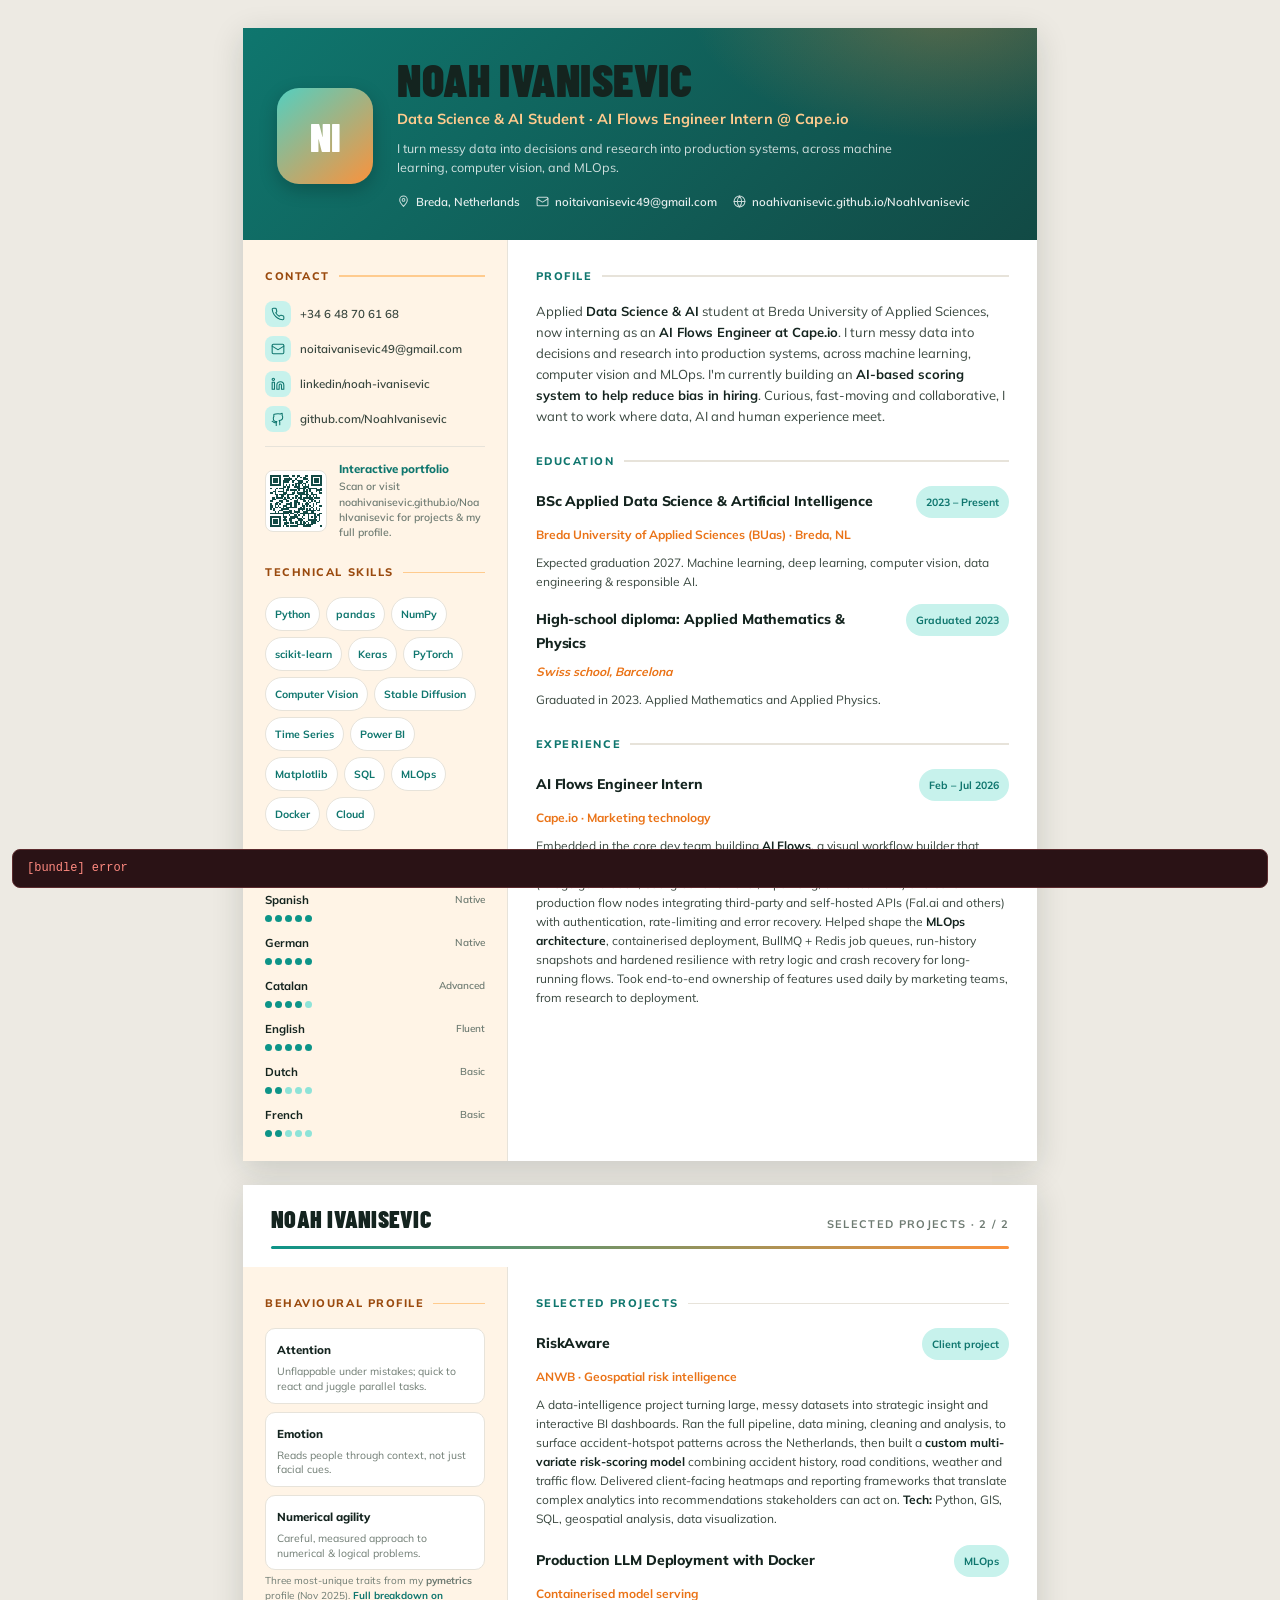
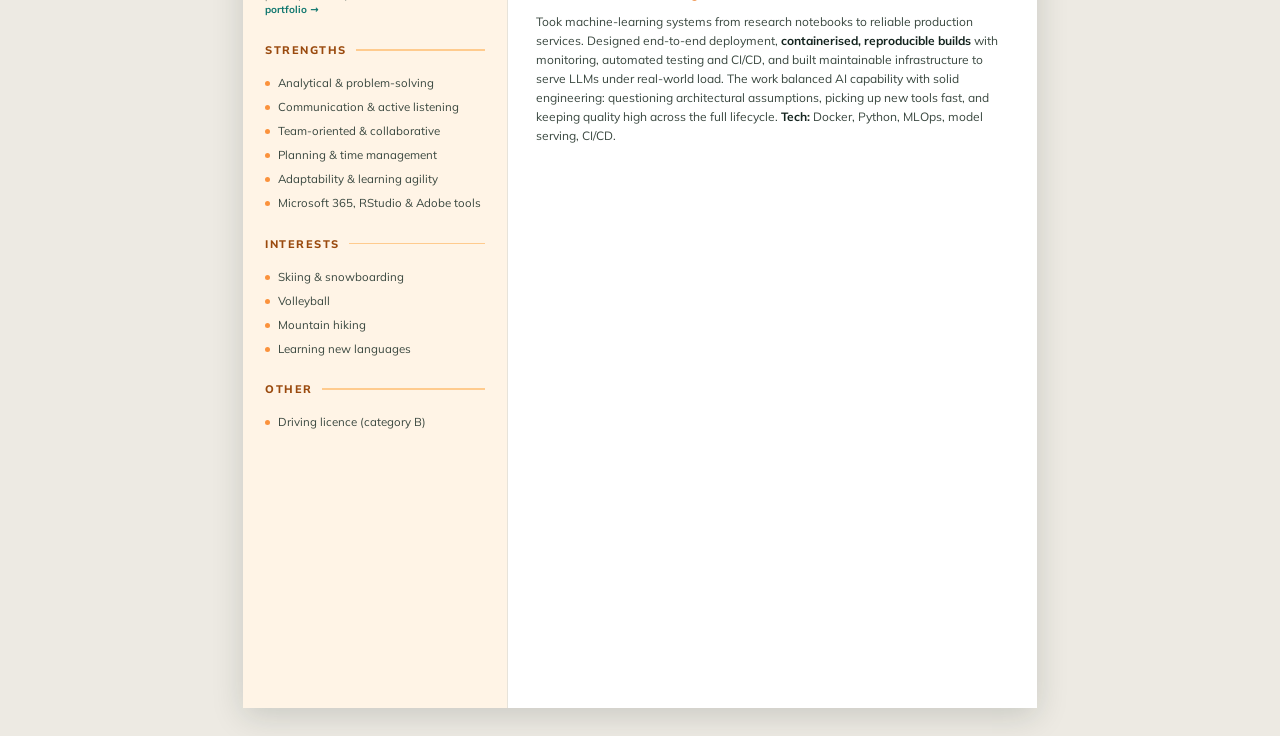
==== CV.html @ 50ca7d68 "fix: update CV link to use the correct filename" ====
<!DOCTYPE html>
<html>
<head>
  <meta charset="utf-8">
  <title>Noah Ivanisevic, CV</title>
  <style>
    * { margin: 0; padding: 0; box-sizing: border-box; }
    body { background: #faf9f5; display: flex; align-items: center; justify-content: center; min-height: 100vh; font-family: -apple-system, BlinkMacSystemFont, sans-serif; }
    #__bundler_loading { position: fixed; bottom: 20px; right: 20px; font: 13px/1.4 -apple-system, BlinkMacSystemFont, sans-serif; color: #666; background: #fff; padding: 8px 14px; border-radius: 8px; box-shadow: 0 1px 4px rgba(0,0,0,0.12); z-index: 10000; }
    #__bundler_thumbnail { position: fixed; inset: 0; width: 100%; height: 100%; display: flex; align-items: center; justify-content: center; background: #faf9f5; z-index: 9999; }
    #__bundler_thumbnail svg { width: 100%; height: 100%; object-fit: contain; }
    #__bundler_placeholder { color: #999; font-size: 14px; }
  </style>
  <noscript>
    <style>#__bundler_loading { display: none; }</style>
    <div style="position:fixed;bottom:12px;left:12px;font:13px/1.4 -apple-system,BlinkMacSystemFont,sans-serif;color:#999;background:rgba(255,255,255,0.9);padding:6px 12px;border-radius:6px;box-shadow:0 1px 4px rgba(0,0,0,0.08);z-index:10000;">
      This page requires JavaScript to display.
    </div>
  </noscript>
</head>
<body>
  <div id="__bundler_thumbnail">
  <svg viewBox="0 0 100 100" xmlns="http://www.w3.org/2000/svg">
    <rect width="100" height="100" fill="#FFFBF4"></rect>
    <rect x="28" y="22" width="44" height="56" rx="6" fill="#fff" stroke="#0D9488" stroke-width="2.5"></rect>
    <rect x="34" y="30" width="20" height="5" rx="2.5" fill="#0D9488"></rect>
    <rect x="34" y="40" width="32" height="3" rx="1.5" fill="#FB923C"></rect>
    <rect x="34" y="47" width="32" height="3" rx="1.5" fill="#cbd5d0"></rect>
    <rect x="34" y="54" width="24" height="3" rx="1.5" fill="#cbd5d0"></rect>
  </svg>
</div>
  <div id="__bundler_loading">Unpacking...</div>

  <script>
    
document.addEventListener('DOMContentLoaded', async function() {
  const loading = document.getElementById('__bundler_loading');
  function setStatus(msg) { if (loading) loading.textContent = msg; }

  // Error sink persists across replaceWith since it's on window, not the DOM.
  window.addEventListener('error', function(e) {
    var p = document.body || document.documentElement;
    var d = document.getElementById('__bundler_err') || p.appendChild(document.createElement('div'));
    d.id = '__bundler_err';
    d.style.cssText = 'position:fixed;bottom:12px;left:12px;right:12px;font:12px/1.4 ui-monospace,monospace;background:#2a1215;color:#ff8a80;padding:10px 14px;border-radius:8px;border:1px solid #5c2b2e;z-index:99999;white-space:pre-wrap;max-height:40vh;overflow:auto';
    d.textContent = (d.textContent ? d.textContent + String.fromCharCode(10) : '') +
      '[bundle] ' + (e.message || e.type) +
      (e.filename ? ' (' + e.filename.slice(0, 60) + ':' + e.lineno + ')' : '');
  }, true);

  try {
    const manifestEl = document.querySelector('script[type="__bundler/manifest"]');
    const templateEl = document.querySelector('script[type="__bundler/template"]');
    if (!manifestEl || !templateEl) {
      setStatus('Error: missing bundle data');
      console.error('[bundler] Missing script tags:— manifestEl:', !!manifestEl, 'templateEl:', !!templateEl);
      return;
    }

    const manifest = JSON.parse(manifestEl.textContent);
    let template = templateEl.textContent.trim();

    const uuids = Object.keys(manifest);
    setStatus('Unpacking ' + uuids.length + ' assets...');

    const blobUrls = {};
    await Promise.all(uuids.map(async (uuid) => {
      const entry = manifest[uuid];
      try {
        const binaryStr = atob(entry.data);
        const bytes = new Uint8Array(binaryStr.length);
        for (let i = 0; i < binaryStr.length; i++) bytes[i] = binaryStr.charCodeAt(i);

        let finalBytes = bytes;
        if (entry.compressed) {
          if (typeof DecompressionStream !== 'undefined') {
            const ds = new DecompressionStream('gzip');
            const writer = ds.writable.getWriter();
            const reader = ds.readable.getReader();
            writer.write(bytes);
            writer.close();
            const chunks = [];
            let totalLen = 0;
            while (true) {
              const { done, value } = await reader.read();
              if (done) break;
              chunks.push(value);
              totalLen += value.length;
            }
            finalBytes = new Uint8Array(totalLen);
            let offset = 0;
            for (const chunk of chunks) { finalBytes.set(chunk, offset); offset += chunk.length; }
          } else {
            console.warn('DecompressionStream not available, asset ' + uuid + ' may not render');
          }
        }

        blobUrls[uuid] = URL.createObjectURL(new Blob([finalBytes], { type: entry.mime }));
      } catch (err) {
        console.error('Failed to decode asset ' + uuid + ':', err);
        blobUrls[uuid] = URL.createObjectURL(new Blob([], { type: entry.mime }));
      }
    }));

    const extResEl = document.querySelector('script[type="__bundler/ext_resources"]');
    const extResources = extResEl ? JSON.parse(extResEl.textContent) : [];
    const resourceMap = {};
    for (const entry of extResources) {
      if (blobUrls[entry.uuid]) resourceMap[entry.id] = blobUrls[entry.uuid];
    }

    setStatus('Rendering...');
    for (const uuid of uuids) template = template.split(uuid).join(blobUrls[uuid]);

    // Strip integrity + crossorigin — blob URLs from a file:// document inherit
    // a null origin, so crossorigin forces a CORS fetch that SRI then rejects.
    // The manifest bytes are ours; SRI protects against CDN compromise, not this.
    template = template.replace(/\s+integrity="[^"]*"/gi, '').replace(/\s+crossorigin="[^"]*"/gi, '');

    const resourceScript = '<script>window.__resources = ' +
      JSON.stringify(resourceMap).split('</' + 'script>').join('<\\/' + 'script>') +
      ';</' + 'script>';
    // Inject after <head> so the DOCTYPE stays first; prepending the script
    // would push the parser into quirks mode. DOMParser always emits a <head>
    // (synthesizing one if the source HTML omitted it) but may carry
    // attributes through, so match the full opening tag. slice() rather than
    // replace() keeps us clear of $-pattern substitution in resourceScript.
    const headOpen = template.match(/<head[^>]*>/i);
    if (headOpen) {
      const i = headOpen.index + headOpen[0].length;
      template = template.slice(0, i) + resourceScript + template.slice(i);
    }

    // Parse the template and swap the root element. Scripts inserted via
    // DOMParser/replaceWith are inert per spec — re-create each with
    // createElement so they execute, awaiting onload for src scripts to
    // preserve ordering (React before ReactDOM before Babel before text/babel).
    const doc = new DOMParser().parseFromString(template, 'text/html');
    document.documentElement.replaceWith(doc.documentElement);
    const dead = Array.from(document.scripts);
    for (const old of dead) {
      const s = document.createElement('script');
      for (const a of old.attributes) s.setAttribute(a.name, a.value);
      s.textContent = old.textContent;
      // text/babel scripts with a src: fetch and inline. transformScriptTags
      // does XHR against the src, but blob:null/ from a file:// origin is
      // silently dropped. Inlining makes it a plain inline babel script,
      // which transformScriptTags handles unconditionally.
      if ((s.type === 'text/babel' || s.type === 'text/jsx') && s.src) {
        const r = await fetch(s.src);
        s.textContent = await r.text();
        s.removeAttribute('src');
      }
      const p = s.src ? new Promise(function(r) { s.onload = s.onerror = r; }) : null;
      old.replaceWith(s);
      if (p) await p;
    }
    // Babel standalone auto-transforms type=text/babel on DOMContentLoaded,
    // which fired before we swapped the document. Trigger manually if present.
    if (window.Babel && typeof window.Babel.transformScriptTags === 'function') {
      window.Babel.transformScriptTags();
    }
  } catch (err) {
    setStatus('Error unpacking: ' + err.message);
    console.error('Bundle unpack error:', err);
  }
});

  </script>

  <script type="__bundler/manifest">
{
  "f2dce612-09e0-4c6a-91f7-61d145ae3829":{
    "mime":"image/svg+xml",
    "compressed":true,
    "data":"H4sIAAAAAAAACp3dXW4bxxKG4a0QzHUiVfX8BpKAc4CzgJMdODZNEVAsQxKsZPeBzW7ktp74wjDg14Oqt7+eGapm6LvXb+fDn388fXm9Pz6+vX399ebm/f39l/f2y/PL+SZvb29vXr+dj4dvl9P7f5//vD/eHm4PrR1aOx5eHz98Pf38cvry6fRy+XK+P358ubx+/d+n8+n1eHh5fjrdHy9/nI+HDy+XDz8/ffj99HR//P9vh4/Pn06Ht+fD1+eXt8/PT5fn48Pdy+nj2+H98unt8f74/dCPp8v58e3658+Xp6f740+ff/w6PtzdfIcf7s7jLyKn/0zzOMj3Eo+Hv3783g8Y/xwv/[base64]/Wq0kl0I3oieiZ6IXozgyjcHIZpCes0rNW0VtNaTWs1rdX+c6wyjmZ22xkmstkubeb92ulKtzBVut+TlPE0fDZ8MXw13DymmUkz02+QyvhE+DW9G53Yq/RC9Er0RnTPbhm3WgKL2QlPW6K0VnsYy7glIGfDLTFpy5S2TGnL1EzkdVPvlPYq3W9jyngYbqX3u54yPhu+GG4i08ykmUlrteexijcLQbNWe9rLtf+gw2bsZXw2fDF8NXwzvO/VOo/NBpY/BoQ44K7zuLaJ/fZdUo8a9tuXqzyeNbwZvhm+Y+3a64T8jPyKPOoJ9JPoJzEMiWkY0/dy2DSc+a/CbEP1Mr4Yvhq+Gb4b3u+46nwij+oD3QfqCfQzdhY+GlDn0Weiz0SfiWFOTHPieiWuV2+3Ok5cDd8MH5urzC/IY/kj/OXJb0N+Rh7rT6y/67dpcRmfDJ8NXwxfDd8NDzQZqDLQZaCdcZXAOXM9OZo09DM2YplHn4nhTPSf6D/Rf/8JQ53XPF/x8ijW8Gb4Zvhu+PioVeax+nHNwhl73T3Wn7q2M/IL8uint2uT+TK+GL5iMVo8Vj8+1uOcu85jv4n1j8sEzrrrPPY7TuM4YS7zvfzqwHA2fDV8nNhwbFznF+S1/s34xH4T+x3X9Co/rullPozvh7cpWRmfDF8MDyx+nDjLfCKPdsZeKfPqZzM+0Wein0Q/ifEZNw04UC7zXU95tml4M3w2fDN8x1ZVDTYb2O3YKeVxKNafuLaJ/Sb2O5KPw+U6n8b395/s9fAy3gyfDF8M37BVVYNuxhuCZR5lBtrsO7fOo/7+wbjMJ/pMrCexnh6H8kjR8NXwzfDd8MBeR/RxvFznsf7UtcL6xxuvZX5GHtOQ6Kdpv1cc39q2+XIZD6xmnDfL/Iz8ZvwIp75ejRPUOo/9Ji5v4vom+mzoc4Qfv9+gOsObDd8M3w0fJ3IcANf5RB5lBtoc9yQ4kK7zuFyJPhN9JvpM9JPop8fNxlRlPA1vhk+Gz4Yvhq+Gb4bvuEy6rLiugSsVuFSBNgP9JPpJzT0GP9Fnos/E7CeGP3G9EuPf0H9D/72c8sQ4kZ+RX5DH+kecy/yEPNYzbgjLPNbfD28T7DKehjfDJ8NnwxfDN8N39K7rhCoDXQbKDLQ5rnL4Gnudx34T60+MQ2IeGm7Erqc6nl0M3w0f1wh8GKDOT8jPyK/Ib8ijz3HNwlfD6zzW37CeHs7y/NTwZvhk+GL4ZvhueKDJQJWBLgPbDew3NTm4uOOzAb63XudX5NFnos+xce3JhLS3f8t4M3wyfDE8sNfA6kPrWZHfca0Ceew3sd/EfsdWwdfky3z/nkX7bvky3gyfDF8M3w0PVDO+5hQfHajzaCdQz/iqU3x0oB4d9JOYtUQ/iX4S/YwvSLVHGZp9aXsZ3w0PrGaEBx82qPNYf2L9I5z4sEGdn5Cfkcc4dD3lcbrhaXgzfDJ8NnwxfEORKh7NB7oMlBloM1DnOI/gm/J1HqOZ6DPRZ6LPVqz/5vxw9/1/RXr4G8To95Q9aQAA"
    },
  "f3fdd509-0934-45a8-bec5-4ae5111b42de":{
    "mime":"font/woff2",
    "compressed":false,
    "data":"d09GMgABAAAAAB3UABEAAAAARwAAAB10AAEAAAAAAAAAAAAAAAAAAAAAAAAAAAAAGoEKG45MHCgGYACCdAiBIAmcFREICsMcvAgLghoAATYCJAOEIgQgBYN+B4ofDIFWGyVBNeyYKYDzQEQ/jx3mIxH2Ua4yBf//t+TksMZrNhzENjlMW4sSrtXKFtROccKZsBRIYa9VEG8ICkxisURHiYw9R3xHPeJof6Fm/7Mtjf15MzrHQUPxEa+mk17Y7CAv+j1OWEFpRYZCQ3tuNRXv7oeiN6SgYo97Rn51hCSzPMTv7/lfM7Mvnr7gKCW5QemF/gGUQFRUslnnzs/z2/xz33sX8L0HA4UHqFNKRYfFrN5aFoXYC6MX9hL+b/2/lUW5iDSXbSwi/Yv8Wr2tX3fPvLdfXfYrHl3toZdRRESikUlMEJICD/m3d/drCyWwgLLAg9haS2JN7n50y38JCSo5zqFcODjXtP2um25T/7aIrV0m08rW+vUjeiYBJqIVUXg+bWmwqIAU+MpP5RttgAwb0lHC6zNJQcm3vqK+osxsVz2tMb7pT+USTUS6U+WA3rK9ugDon6S3t8vYbUICbLprtwJdardddgGu+fincNsfrEZXoqFIV2VTKhBmQk4Y2zfGT3Q26we3VMhZgf9lWpr+Nz2961kE6TPjsyODaEEn4/ZUdamsiwfd28D8menlDm4hDoDzBsBZgBZrATlvF3TOB6GsC5kqyxQqTKUgjhQJ4nGvs3m5LuZyEus6VnLsqP/rwNViHA7vURD/dQN5m332A0+wmbOysyzgMA+wMDJPh5lWKNdFMcXYy2/L3tlfkomdMkbTNGUUK5OTvyd6qwSwD8B6SDUaASQCmBkA/[base64]/M75FPNX8wLoeDW+hax6Zw3VGKKjXtRgC4wkI8h0KHWNsHwrEKOicPfEooObk53pbLy0/1riL69wZ4TxO4rDf4mtJ5721vTbW6mqoBVVn+Q+NX/g7YiYq6qdUQWVVRllQP7pMNbDiKoIcBPixntDAVaHlwIpd9TRJEf/nx+zWiuxzsg8pvE1Hv5rteTaP4+DBTbk7t65fnytzCXke8A9+458IK6ajjEt8bK3Py4mZluYcSR5K9OcYQRiM9Yb0TFVtT2fsLq3VKSIEBME4vgLv/[base64]/+T1osXteLiQFVcvoBFKLwQuPUQq4UDbF/3zY1DsBDk10e+XbRWecGYIj2fw4LbPxtcNcrgZ2TXC8eSFt76M3WMDsAf9CxFSimllHfeZ3nf7T0PzCDde+F6AziSb7TgywTtpzfRLDT4hYL8usVF8fn/lORBN+V1dWRwkWa3hyfGsdCO7l0S3pcBhIjgUOKJP32JYzCJWLoJ+CwJOqIiJALCZ68DdrlTNXA/DEK7QQpzOJLNv/Hvfd13iOnvhJ/QCHoUcIP+SBToT0C/Nt/M52/dLVGhC+EqDLRzNlMVtwy8jmSCRHQSfAhQIldO0NxqQQj/87aPMAdgk37Rx7unq7u7E+jn0DeBAN/7m6T3B/3f85eQi57nbzCnHz5bnrpGj/G8Loh0CbroZhmmqH4KQKJmkFIxgsFigCc/0qCkPIEgIJ+pj9QbT55DRyMAyH6MwqWP2JhNSJC3pQU4yzznuIIxggDLObx40d3Awi0+b09Ihgawy08+7jAwjgzH3QDdD8gkmvoeTAKJ4q1MiKhMxXhWpAroKbaBSkOQSBLekR/LYmshkiIdSO0un3p6mLsRSBz6yAuneksBWaQAaPiB0e/6Xl/[base64]/DrPEfgdV/4CMB3l6f7KrdYzNhGddX98mkK8mAdADdbg/5tWkez52X18rRv9oeH0AQEYG+l/jbRhHkc9nYF98Rr76EVisUTykhXRv78Ge/6uiyte57htrgY/AtY56QHKdvAOBpC4cGGrVOiRIeyjNXzvnhwSUlHzB80Nf+PA1mNtLwTQwh7mFnC97PDTE5Enf71iq7u2F81d3pFSlvg9SkDknBV6Eg9izhEcmUiUFEcPg9RIzHW+qkVa4bSD5R18ki+P5GLkEi+Rx9jM0VZvug/Li/BeLPc/[base64]/[base64]/fEFxrkQJJ/p8j7UH0cFQIApLFQdR7GCqOhLVHEJ1h1LDkanpKNRyVGo72pI+tCBni1w/bweVCvRy+XhL66BTN3M/hg67c/fzO5TgHO+YuIrZPVabpjiRIsEFFBkUHSg4FDkUXSgKKEooetCVI0jdwDSuTsRVhloOhzVegSqjWTw2QcqP9SfTdUwhMpXyrtC8qnf6qTMDkwWajWxWFHuszMFzYtotNC2Mw+MYbThP0zS4KxeQFxEsXuIcvJni+8ODIiTlvlhg/wAA9t7oalmkKObvyApSyzSOBLief4sca1Q3asemz3IQ5227b1GwMJdqKgHZ5bPuY3ezZ2pDlrBvbsO7m+83CS1cXWH1DgD7rlwx8afunhRTynMaHBx0IxOpuw2OYz8ule4YcpAVlYRPN5ndxUU4JHo5MWZDvlyL/ta7Uad0mTDRSZo/[base64]/nH9mmjd/pTFl4Vd8DXYxcuUdsI8u2VWrvYfdpk8VMismnXR3IbA2jXIFkoy56RQE+XFHlVoqXfVTfQ9FH3HfOuNz+19i2swqNnU/+8JaV41tm4KN4dL9JbCL7PAD19sLVpcmqlwq8DCKLv98D1e6fyXuWXVPyKN1j1EAFWPWg/8ky9tvenp+wIpKJZMua7KWf4aZHfO0VPUcPcDBhBcOOTSqD4XRDhqTgvYw1kHj+lAwO6qTcAgJR1gESu5HIUWg1L2ghDSB0vtRyBCCTN8ozniFNKEPhYkOmpSC9pHloOw+FHIcYW542BF5iii/H4UCISwEBSgSqLgfhRJh62QUOIUMp1hj4hZ3KuKDacnXiAS/tMIiLpVJJMoloopTYNVR6S6q3A2rQT9hunkiZJVCJoX96j4Q7oF0D3zugWaAfinUpfBA94npnljuie2eOAboSiFIWcmI+DU+615/5LWeDA2XoNbYGP0A9R1pu1m+a9/[base64]/[base64]/[base64]//CMV+fL7nVgla49frbai6f8VMsX9pk7F9m6/ZWjJ5lzHbLJNzTOv+gFsK7Vr5XWcSHtQdtb/ofIAIWndj2y99VJpY/qn5+ngPfSs13jOFaefCaUt+R2PraFWoPxdmw8KeZ3L6pUd23PJJNMnuokK1YIGNZE4FxMxo8amRCbmBjrS16O1zuJcA42sUtfKZSvlMqeJu5p3gyke2Vi3hweHp96mi0XGv5Z4cz8zDj/vYJ0YKr+vU6lYMpPTFCEQWwQvKjMaSzOt4RZjobUXTgHB2M8BodrX1SC9Lx3RZ70MPTug/FyjD26kMcchzDe2uBDDV8wpEwXaAlXHTxBezbBS3FkrJwkcmVhQoLvqC+hXKPvjMo/+cWFKXEpVyktreQIlXRwqeJUJhXn6sqbCjzX4DdW/atdmc4bTRN6+x8kphLO61jWyLMIyAEXRv0jXuHKqQKWO9Tzi6ZkPBm94oN+cHZ+9GWOjz3JyJx9sl6gGiNhVTO/LmTz/i1IkZ1qiFzlxbLGviGNbQTmKXyVz+HAzGC8o18SFPHle3u1PDP3mx1Tw7Bbfocgh/[base64]/nZyUPP2jKTrUk68R0cLjbKUVW3arcpGzluC33qbZwhsIr2tODGKPJksCtrgMXtFvxwK2Zhc/M/clqfwHzeTRD5ykhAx3vt7Wihg025Z1KhvQuafor/Lv3wMQHZhanJbgaydaHTCkaVOf7dpL2aAhOYx0CWvzxrO68zMxmaV89SZF99DQ7C4kM3/OcBhsGm9WjcWRVcqjRK/yH8GQHCZhEgTkxW0fy6XQ6NDLbszk2KTgiO5RJp/[base64]/1rqclz/i59XpmywQ3D5+3+MHp19nsQ7XGOZJi7Kzcy6fcnevpx7Sz6+lfBY/0P891ADjMsiwNC0R9Fk17jk3eOEY/TWuZc4FYzLhIXSIWqv26a3nGEfJ5yPzUOak6wp9BPCioCA+dChsv3XfQRzatoDWd2iI8wNDFVfMLKav9P3hDlGjOtzZh19ieTtAUum4ZI6TaoS+TMDjslK/YpaUymDxq5S21lvT0UUDIlhK4ZqFvVNt1FvQDyfd3v1ovewtlFYdaOpH2CfVsn/0l9NA62JrOrpoQPSX6lDLCb1hsSmmnCBH+yqvSeR7p3+kPwZp0hR6xWSNnuwUaiJrROsDk8httkG7v7U9PFwZHuk5BiIdGQj/BYrZAQjoFljtQMIgtgLoXIchzn1DtsLhk9iavtL3hztEpepw9/3wS/zVDkin1snB3o3g7DCPolQOk0YxRw5rrYV0pFORBkNDJXsnmzU3sTgcJQn6kV0mCSxSPUQVVgM2OFDxnUxt/QPTkU6lo8GQkIpJS00GGEEOhivdr8jJTXOk8ji05+dCU05gizzZdMyiBkNWDpPIPdn7e9CEtlRNHJGlQihLBS1LRXXf9CU1vUdu2tPs2nmFfWJt0WCff0blHzynzvuWmtXMhjnMvF/SeP0n8ptRFRm82vf8XvR0/df6+hfNPf/9/+qn/6/ihOeByqL3apzZM7i4xezKNiD9HMfVeUAd49sKHfFy8TdDAZGcN5hNqY0Mys4GYmeMYSEMeEEhfwpF/Dg0ZaBJgTYTG33cq4VEPT7p7VfYulrTH9OjjmKDOPZUuX1ltNYL2Pv+kC/[base64]/j3Py/[base64]/6bAglehBjWI0xV0VQK+fcYiWzcCRD3fn67ri+6PKdtlU/NXCS4H10h5fIfY/mcZrvZOaBdo885bXOMV3XSQfT2ijVRaUGnvzeSf9EoIQ/YtThgEN/XlHJbYHrmJYl6LbbsAtOEgPJPcl03dTdSm8Xn5DRTPsYXS+0q2u35Eb/4ILqwXG2ZPyPERLHAFrKaIewHbVXOEs42v23DhVu8d3q1fE/FoA9DVmOZmco/4vGjYGUJMLyXi8kICt2Vdwqut3VUJPv5TJo4ZkLoL5ahO/ls58bFRTUlYnFMnx/aOV4T1YpR9KxicMICCja2uIcGncXFzKeclWpKaAWl7LO0ouJXy/dYDCUM1RprlSftppMa88+P2/vk/DhnPI95wbnRzlHhDPfhiV1ECBQqcVQOGKQufQAFPK4Yo2fi+80WWpRakfM/C4ivlg9TFE53dzpMB1XOM56qbRv91+jIxPT5UXvxQTBCEhlgL4C0eQa29ZF+wRDASYGF0398FDbQ2gQeGCjpC228ztM2z3pdn7j9Ty8GEbpM0/eHdlE8rzCHmnFQmSxypa1Z9iUG9I7xyll2UtVoKcQXNf9zXubp0NdBeCOkMNhEbaqIgtnm9LHMoPDemY1TkG/t9kYXNZs3gY35hU7ZCkwbX9hnVyhtHf1XUiSwACh6Paz765rRYdgKVxrsUZdGXvwXrVcdclO4xvHBX9QBSNwDMEtJ8ArqAfOS49hjxyrHVIq9dzTkgLgY09rkMIw0nTte7tUSvOgXi1ueUd1c93zKZXnIF/cXsy/+UyUqNjCKlWznp2jGe3fHGtp1Kypd3jXeL37xKEwADaI1W9ARjiL6dQT9ExJM9xAwokCyLKfJrgBd2l2RiW2jKSec5jMOfDwNRjkPgh+QgO617E7C1ZQVkc5Q+v/d/gX5UDdt/MmaZyeMOkJLgzjW9GjdzDYgGGivkACFgiSMHh8VNFtrrdGSmQm+wGH+QuDHYZt74jHfd911FE7/o3HPd/PsXGTlPUMFgG/KlFfB84DQPQoXprCligRdck4z5UhrdkN+HpaXLBFq89AtAgTENRsjvvv/IXPTqD8EfPIx8OHi68N07Zf8ddPqFo9nww/CRwAE+Lb0uP5LUaJyNL9YfGPUQfTm8ws+vla692cHncjd/R5iiCre4PtVXNGz4LcMP/+rml7xLeTRvIDusfM0runQQmHG/Rmv+Guxn/[base64]/A0MjYxLQoM3MLy/[base64]/jeWG63N2mI4VlDelEdqYpxW1fuz2ajRnCmsrLVn618doLZulY1u5bahbKiXslXIhoqhwhGX4smQ+MHxcyzbEPrjYtD3QV/MtQ34Jz4PA1bqGXyOXsbx7NARsfSbew7FAtOnzmF4JsyDhk+6zx4umj3xdf+2om1d25q2eRyMGUlSgLhXI3CxL4EEJz8d9MvZYav498FOWU6xaK8Kyxo4+XB5anBdsV+1QiP/xq/bHdSLKx3HmjJqHjD06TzDIp8X2fPjk+P3p7Ku9qVZc+i/AQ=="
  },
  "d0c072ea-0bed-4706-80c3-b730889790ac":{
    "mime":"font/woff2",
    "compressed":false,
    "data":"d09GMgABAAAAADkwABEAAAAAjjgAADjMAAEAAAAAAAAAAAAAAAAAAAAAAAAAAAAAGoIoG5lEHCgGYACFNAiBIAmcFREICoG6RIGkMwuDVAABNgIkA4ckBCAFg34HjiIMgVYbK4AHmGf9BrcD4b323aqjCDYOk7ExJ45E2MXBqST7/z8nqYyxfdj2I5gpVhCRZZaGSz2R2msoUcpZyENwlE3eM5OO3eMkEvuITjWVwnU75L5CYoo8D0Z8xgHFLwQRB0VFKViC+b7dr7VakuXWTzx1QZCYINEhB5EZxFf7ib6Ioe4oJBsQXVVn+82LdN9Q7LnCifWCtyeZF+q/jOSj/ce1UZE9dHJQ69/43e4ILX2kxyT+ef+K6tzX3TMLIwIjKQUYbbahIjhURkcCsskXmn+PaM5m9y6KBfk2VCC4a00MrTpwUHX0m+BeMcS+V9V294UPUpJTylSicRFOgRUMOvDYeTS9Bhfkrr7SUGBt7pwKLkECNXmXPnNEsrv9JIpiCjFgaFY/tkctkixa8lLVU7ur+4bSLEWyiL8IfLXY3PQeTX1iJVAKc/vRze/lBSg1gYpBQ0KoKFbPics2/dsWsfXsmosz1DZ5KcYK/Q8gEHDSpkrXTW87HgQhcIj4AzzNXu1VUIR3PsDYfuKWRxyetvlwd++4wkkqh0GJBUqUNkgODAzS/ApWf3HR5X6luqrv9rPK6ue7/d5LrtUIDEqWYXwM8HzaUoeKCkiBr/xUvtkNkAF1ZAQpKPnWV9RX1OqqpzUfzcv5xfGmZkKIY3YFGkmsHJDbHpjiXIx9Fexq5u0Av0jf9KdyUuCJSHeqHNBbtlcgsNP+29tl7DYhysG+2mHwHJhPLCoff1+qev1vP1YCJdkDGC5UquhKpdUrSDnthtR+im/pi//+Yvfv7ieBBWChuJGQwmoLBCV2TwAsqAGLMhRDp9SqdBZTNa3Uu5RS+twzmXsO51zvPtzvKRB9e529/XM/TWWjiFCOl0sfeqBLXOlKIS2+v19+7ya47DiouFFNIeX8j69+qn1U17hMIVBUR7kQNEOzgiwLB3X+dw/7+aNQaeybTTt5goCCMhUQntXf/c+hALsDrA0j1auHNWqCCbTBOnRAMHU0TAibCIRDHCJpIUTaYshSMhAeBYgSJYgqDYgWHYgeA4gRY4gpS4g1G4gdF4gbT4i3AEiQaEisBEiSVEi6dEiWQkixlZDV1kI22ALZZjtkp52Q3fZDDjoMOeoE5JRTkDPOQkqUQyqdh1x0H/JQDaTWE8gzLyD16hEaNSEItCF06EBAwJpM5cNHHu0ZCDJX2sJsEEUCep5BCLRgQyt3pl9xUX42GF6x43IcaPuXLJ8y8mzMzweibxUwW7J310ps9AIIJiSULsSaMBoZMrgkCEMRws+h6U0NQ51Rr6A+cQpCq4I9H9iPDhbfOfgCPoJ34DXGOZ+u/kWgVVtbrIKaZEBZYD4SHXI+1lBfwoHGAvpcWHRLoCBNEl3fonDuCC/MUj33caADqougEkiAtvkxmwQwbIKQf5DfXJAEI2V/ADQBX9CB+AqnfYK8h7yRfQl5hsVjz54F5BJyhuDB678buRU5hhxAdtEtp6xDVgQTyFjTABJH2kkkAZJINK59NYgbsVGwFDGFadIgiUReKRQEGZDaxEUohJeHHgDi343k2sR3GB89OBclukfraPZWs+/4+MzMB7Nl+gwsPsV4O55fRJXZuvEQcBuuituP7vOjZJyEOxeNRsoeHntZbg/qxrrVxN4myJ8QxQy5kA6JEA2h4J/zHM6cBsIWzMEQtHtUh/xYAmXBxtkMwVnDvj6CxHP4N55uGq3+6iR8/1x0s2qsj/W66WlRg9OCzTwxK6aHMvsjn/IFdSHHX/cT+KaDy1Ax+mwdr4O1u7Z6sR6wUhRKPdmVWvG04L94SE0wII/G8qBx6Pe9G+BZQw2Pq1QqxCHZQ7v/sjPPJiCN1F9RF3pwHRd7cf3RqGqnzDgb8zq67+EHSwdS1vcf7+7wMYuBv4Dgqa3wVZTZDWdW6JGC+aFLP0TOMjd1cQ4AMsg0150FYR9D17FH087RkUmb7eTLq9nXYozBTFB41DPXtchjg604+ZHG/Tu7ir7vwDwsAD5MP9evg353OUesz7FR7pMdxxodYwsvjZr4QWkUM/76JtODELaT0uJqQkSOgSM07ev5owjjNyP85rGjWrIT9u0w7xQYddQyAb+c0mO5jJXuwSGiiSL1ue4Td+/n8RrL3OyLbLPJgkSB4+tO9Mp+F/TaJpaRHKQCCzRth8xOCGoCpmL6qSh/sQUgYcJGDAmk4CLNUngooIQ6mhhgghUueOCDL6FEEUsSKaSSRS6FFLGMVaxhN/uvjhjEnb0LyzAO3VB/UQS2/TJzCL6sBfboFeGs40UX/BfjCxjyOeiAMeE8x4btRYIcrxMLA/SIvy2xZOS5acNnSFP/FKdOPsiar/l9L/S/[base64]/Dfjr2nN/[base64]/hjWvHWdxTbZvsfQhn3jtw6AE7LARMdimYLZvJLYHdCegClP4TQRQMPo2RkB1kKyS7/wz2aJZAqyDp6QkoxHdmMQ6rvGKX9ZmXw6mNDfzMY3py0CGMpF5PC/ZUiuTCquDRdWrelNtAxEkwSIUtt0y+MPbnlfuVDu1ruTiOOcjA9o0WjGIWWzjHp8EXtx7SW7kA0xaU20CYhDMW18/mH6t2T/0pOZ5+3StTd/+UZomMe2fSqct02kwRYPJd5Je7ZrwJDMx51izjaufwSoF+OXxTtW9xJ6zowCpeKSVKlx2m9D0Xr3mfcquUY26+pxne5Cdudn4Zu/IVP/x2pJ4NLGYErAlEZZCRCohyTjSicuwQK7/5Fgoj6QsiywnrdhiK4S6RsZaS62mYAs5m2wgbzOejZRsF+Y6Vbup20vNHvto2E/LQeFu0HaIjsMMnHCUvuOMnBHhJmNnmSphoZy5MmZKRbrFxnnWKrm4z9FVdi5ydo+DK5zc5a6Kt1o+gjwT4oVgz+k5xt5ldHGi3BbtDinZ6rXxVMPNQx6q+XnEVx1/jwV4onI2h0dRz0HV/BzTN9yE5graR+xAHdt/2uwqzsoQ5VcZCriDFAZo53rev88vNp/LgH/ncExJ1Thai0z1CvSZ7weRzVsonW9iXP7yhCvI+ziW/OwO9HRniilfRnpmrAVeAVe01wKRK9FVEOCUcQVCrdoKCmku6OzTKdelTonRFZztusLbV0AeTYSCgeymBu1s0mKrxehwm9cWZLctzd27/FpAqmvrqd6NToGH/jy0dsLRiDaABha90fTE1k9+oEYa4b+Dln+1MhXZH/Uxtr2Fejj47RMHmvxSeXj2KVTnkr71p/dBCuhIDZL1lhZTltaSiPwvkrHki3qSnIgPy0FbuTclJnE8Bns4AzoFjoDHHriDKWxoGlYGpYPDdFuRUe+it7p8DqFJARJel56E9xOb6kKFDukLmqdGyHDPkzGH6bLG2vRCqTBUrRkSvSUzcHKCzdUxorN/RqOX/gi9b/kDp2Tn63uKshzmaHnfxz2TDoLXYIOgLr2xjE50MS6vIgOy7LSAJiZmcdacCtBfXwIHY8hbhky/yWUhkhaXOLrV5HMjwORUCaeTsVcfKIc2OyNX+m7aOg3JVzqRU+CQJaHSamgepZ9ZlUbRLnSNsQNnBaWsDNSjTo/9bIpDE3gZAJ4NKbHZFF0Up4Rufzm4NWrDtK0oo2Brm6+ajooKGlOQK3NjcHTPmAsCa8Fju2IrUtUOVMhB5VaTL5lVqoySP6rPmFN+92vYPPJFe++FDxQbnVTUsbnvNw87EsY2tN68gQI1Hpu1dQykOqoR5tOL7kr5FiojIPMqUO+torpSNHf5QsfsqPSt/[base64]/lNYoL1RzST6CyHku9TnR5gCM2xPl4eEHJ6ow4L9DyDpsaQzJUzWMl8hMWRBhrJngCvVD1BFgvr5QkWKF4eI0dSRWxQU26UucwBbM8uu54tdG2oSf2ZC70hzbZrI3JNpGrgDYH83UxKa/0OQKQW5L5pn5zzPTWQhp2hln5KaVxzjESPMCR8Dy0h17i80feSYtTc/[base64]/sdMy/FphTvAEYrFmqybUk2L7pZK1nEoWWz5s9mJq+XWqd4V16HSU35A7sbnf+txh6MFsOi2HPuaAzxvpK2gYZyY0LYBcaETcDrUtbhfpCjPnDLcda824Lm9t8LPnj/tm53X0HBcgtQWLMu3Gx3ci9/YG9rVLLILOqKfc+nDnBvXPAA7QWp6QSHAVx1yHwFMQPUjIEChKuQxApBsa4oIgvIKFIuh5BRpHcCRQgT5HCegRFyipNB6JSZhWprENQVZBakFKgriCNdQiaCrslEwi0zWrSWY+gS9k9wAD0KTJYj2BI9X2OUGiM57h1CVPXSbD7qcJbFdx29nqK/jLvwaJHWd7RcoxV3VjXdQMabtme4rHsepR9j3K4o+MVx3pxqhfnenFZgXLtUW49dncMPx7141k/XvXjvQLl06N8e/jghR8gfvP57XuPsdJqrfa2V2tsCK6D2UA39yaJ+lNfJRKCet52gBVAPgOuAes/BbDhf2DxO5gdCrb/[base64]/i6DdSivZnEJL6kTWBjShtIRggh0/RYgQ5KD+6/u4dqeqwDGQ80p3TdE8DSZCGmg0MoLesVALKQkFBbsFqoYJoySuMftiMeuLfYp61EZCBhjf/aSkwXqoGTJShAmpmT5C1GPe9/[base64]/mqgu96Qj3fB/DKtGxXprYhi06KM2grwj/Hegt4JwMrC5nW5F9a0/[base64]/[base64]/[base64]/wGp0uyeHZh4Hi8rZeufSceWlN0yIgjyVRN/P6W66Zuqa7ELwMwu+rzUR75iXDsI0rSiSpf3QCzqZRNMes7++xtfv48OWjSXqeftUM0fnjdwpEC+tXSLtJAJ8aeCp2xOBujndv5fxGyiT+LH7MUNK2LP80aK8NKs8JMWEGvViWfoY4TFO4gYMmkUDynTKx4rc2WTGjSKNUa/JzGkzv0r2vCyBlzx6ZrsXWma0Zallz3xcbzvl9bYRiNgcbFegjHYTPrB4BXNu/8plXo/pWHtzv/bMYogf8nPXL476dPXbWC9rYVov0Tb8lEmglpTPz9yu7aJloHGAHuvNLGNlcE7ehzNywX9ksUPywsRT602PLhhjecOakdsi+R4hkFOfYS+2ES8Ulm2QJClcrHnyUzXJRz3Zk2SlIGe4bwNVoLEJu7i5PhztLSAjwcCc5lmLs8ZxL/4uxOjLMwJiu76x9MUaOaP8JX4YAeDsOh6WKVi2ClBx0/xS2DTic1XNzy475mBQh0K/AOAU+OcK5vBPccBXvH2+0ydIifIEg6kYSfkg0A1gq7/OVuH1VqjhN6w5vCQQBz5q5nuu6HuR6P+Dgf8f1J3EojaArkTBojaCmmSr9txGkxtJevdtME4m9raSEYAUJEMIpEpWYRi2gzXQF7GHB3oj0YHeMAniYAKhSDr9ZzH9c3o4/Sda/FO6GBFtM0RkMDExgtkOfRzczsVno4O9IUuI36fo2fUJsHBSDCuV4nQVAAt58cvd0aScEQAxs0Ug7l3AH7ZqyVNZqvR8AG4FIKubZC32MABzJ/OQGuyIJyQvkhMiIWY7QNxnwQx48pYIknr7Zeuw4f4FpmEe5zcVWzX6dSbtXMNuIa6/uORmamXIzTwu2xIM/gVWwNpN6TzNizCBtSCsMSetzNZozBwYHr0YsWMvayAeqA8sAyKRwe6AsheTbkROxi9i+peMxsZPizvqAFC9iDDBqczFwKDyWhIYhinPyNspejgAdIG1CoImX5SsfSfC4H76mQB8daPReSAD9JMMtQ7qKlu9mXMPgUAH/mMHzFsxXpzG7C7TrP54kwNxKVf6yyL64/T/Pr+Uf5oG4uHgkE/CP0glvOp/iS9jOZV7M2Ho2DQTwYjlZE43gDSch3nQk1j1MuLtOgBe0vFzhBTYX4lW1C11H6zl3NoAIfZWY3HJeJsUuWlxUdEda4FK7YhLJyRgPtdzppQTgh/NOiJ36RpcCTPWgQ6y1rfsAhmGEf6Wz7lSfKHcVgZVYMSSbLlaAZZvwmDQQRPjPBgARm71TsZgf6QysuSam4deydAS4oRQ4pMI09LQchyapkrsVbi9BdnWTKZ1P1YyYntBQVE6NITBjhf9e0i/O2lCiQbDjLk+Hg+WmfwT+5S5yVDQVl6iCieSucyoEibIxAZ7cB8A6sz23Lz2TLUVw+5gBdWF9aZ0iHG8x8LMX1NTf07PWHJY8vV8v6mpNxYM9fUGUk995OLMT0SpL2VmtCTe/WJk14T6u0OjGHbbUHWnlQ3DHLNmvZA9I8SnPrThSTbUvz4ZfK121gc/ji19eGUizrEWxfrNHk+f2Ses96V8uioA8GkH8hVJk7nEBABxBGud6u7NaxzUmgG4BIBZO5i/+sxlP3iK5QDofEVNFLblXPagzZMNaKGMaKWeiOihDP/CfoOGx45d9rMGRlq/xCz6XfI7TX++6J/jX7bKy4dzMEkDh5Is+wfw1fYsIqSrelIk2RSl02NYzhnKl1bn73ewbfaA8VMUZ5k06lwOD6pK9vXWsChpwrAT9IZYvfgSirB0wwhs7Cao2KUUg677Znbaits2MfAJo37DqNufGZPj9zMKFwGHu0VwcimZW/YdhECLmXuVogHhtgMAmcTKwPJj4n3HMOWrVyAu/OQKexwxVvZ/Rb7OxO0uBrw36g0K+a8VQljLxe3M4saKSEvc0VEAgEh8Q8jpkpHUFIMqIO7uQB11ew1dCECuOEks2iy4iB8Af8q4FR/CBN4CY2vO8ZTZGv2zHB4s4vXSmnqj3s75RIaL/9+sZXSFa274uqKh0J5yc3cuzR5G+IBAOEPfT88IBQ8K2AAYL1vK4q5gaAQPrJ+2ZFjDEVgcjlDtDb8zYBf+YORo4KfTyg/Kn5Af5ApmRA+KZgQTF9b5DUmdNT3ItYLYj3gkqOZrXuO9H0viFnjy0NuHeAeALNFJAS+hyyXGQFWM+pprAuFOoy9nXNS3+suNWVF2PH65s0Wzgmmc5hiJFZMpfvmnubh2b3t9pf2v2HFfk4PVzMubY0WsrhorBmkVadw97vWlVaN6/7f2Bmv12Ls0uNw2jfFGJX1CeJC8XWPoPA58zTVBwaEZQoovpFJ0UrD6Q4AdL79xotpu7R8tcagz9hBQZ9IrYpnJU1Sp0Vdp6KcqsWyJm4kA+5aNHBjeBeKgh1gImNiPN61IhHDiLzV/ot8b7pnatPiDOeom9vVbnnJSwQg3RZbqqArVXvOzB+xl/3C1cAq9clb6HtGsQDCz7TQjuA0/l28vItjjS4N1m5JHL0dw/eysSA6AAtwRRV02111/D+FVYX8D7mvlTh8WpqzKcCbxV/SzMND/WmTCc/jp21emah3tta/MLmPxvtRh2OKSZ2Tyy3L5fXLZFVlZSTwnwJf5ajK/pGkPKbms7asRVRjVQS0s7PJ+w/h++c1LN7SpOxkrzU8j51SoZ/JOeBENN3DAhEywXMb+uyShaVMYWnaayK14FNJAMA/aivV4crDcwmI/+MQWzOrsKdLBof3gH8Ha5A1aGDXJ7TwIbYjq3lWb+UPC65fj00KoUemQaM2Yp83TzO+jhmN2Qm9I3cxgF9oodvrp9nQn7ipabmqxvSrsb1sbYEjMDLuM70ZNsFREMP2Q9AOih4TC2WncrFDV/6b8GReyLUxmZaT3DS/KdwDnXEz/kxD+OL7w7n88j8NMRQHFkWUpWr6Hv8e2WL3fs4uAbjYOH5hTbEUi/N3C3rt31+9FgZL15YSIO0HcuC150W2d12R5u5T+snQ2IuHeW1S7DO2qs7NCMeTeWVjwlpAf5wpDH6zpXOys8rQ11DW0B73rJ4qDYfxNfMESbuqWmdkFqsCRs1LjoZ1NDu/Tfn1RQfpv4J374U5cn08r8z9VX0m4vcVMlz286I44sADwXXpTHS3cNDrH49E4FABIL0ZhSlsYhhEybFkQmQouryIl0zYPIXtAAmVEMls9A6xtSz+UPI+yKEb+ZW/gXOqThUFptdvX8/UPoid9SCjcne704p8GKNBsS9PBDxGyspjnAH8adRpmg8aSmJloIViI3BcLYItlZ4LUTH9qbtlFMI9zJidJNfJ2prhA+0UA9QSU4oJYi2JW25Un6jp9nitxbOPobrxH9MLw8/v7LR77QoZCavH8k2vp/q8QnBymiDwOhED5HILqvDYr4EIaKHf0IJOt6vuCJsdi8K8/599DDeXIHzOBZgrXXCsEy3/KJCuaq3NgBM7PeeeXM5NUa1GeW+UOSOtBiSgOBjDT0V+z0MAhuh2ozf5PuAWOQ88noCgfx05fdgrtT+YSIbYq50manOR90J5nrUm3CU7OUQy/[base64]/HQf3RMQ1EjIgI3DpCfR/ezwYqV01f6KV6ACuW2WiNyx/xp8JaDmGDQbbQDrO6Wg56SRFGXaG8xV1uKnX5rXXRDQE2CQiqL6YkP7il5z3GtDN5osNdlfZDcikaPbKmHwEve2UnEtX7paRcGOnFAt6YAmYRLYS5JKa8WhE0FsfMZJBnwYrN9s5ImiqcyoIuC9HOcmUZutxE+GB9gYUMtz/PWboyp6m820ysxl3WbgGTRYQIy+sKxetuIph73lBZVAERpI6i5Bu5nEMyktJRZLm1WBc+ru90Go0uYzC4SMM/R5eB53lHIHyHz39GKHiGb5nyMNcOEsJXe/efmcy98WEvQ8j589Oc8nD/gVU2FHWxyVTTK3Wz+xbyF3gvuRzZxybYJFv1ghEFslQbisjbvpIVWPNSCmWc5cFVwaqp749IZIek0kMyyb0SJb7rDNFCXr+tv+6iI8wiy/Gmp02clICdk6D3b+sjZpk1hnea8AocBVX2dF5hCX5BYYNiXmNI+RSXu1EuXqBZ+/LJ0of5p5ksIkhaXpfLX3fjIZbTZO124asJc3l3XooraCyKuYiIemFxyn3wy5ro0/RkVdhnNWHnA6yxc1LKbCFumEARe0MmtyIK8eVtkEeCLEGvDNWts/7PCVUXDHBGdxsGQwUAm4VQU9I5Ivu4RrZkb6ghdlJUHfbnMTEdKSGkDjxENsQyNMCMciN6JRgWLblySTl4SI1P1u+tQScO9OsB/4GhW9MOFBJEWioq0G9UJdjkJ4abMrTnBAh1xkVqNia4HqVq2tGgumc1542q0AA7aSixk9WlIWzHIE3KNFI1CTcPtWQ9tcr/n4OB2ua/phg8RDbnfeQAx0h+wkOCHKWukU2pj2zJj8j6zIQas1t6segB1avtOG7A0BFHoEvCVSPbSjEkyCEZ6KPeiyL7aKQaQpTb1JmE/[base64]/sMymp6BZeCPNBomuA7oBxKj4S+JpFnJzWnGl0r+8iTYhotT5NqhFrKhvJckXr7ztG99ZpovqzwTU/LCw5ogrxQb35zz2fcD60KvyB3DCeNlweIxvhOpz3wwOlC3/5je1Zn1NBP4seF94Fukg8qqb+dRbakObI+rbJxo0iKVb+MTurIC45wkci2YocEWSGfGksLwjbKLd7iUOpfFDq8Wt3xPS8hLfF1r61vWM61L+T7pkWp3cTu7ekFqxK6LP+MLb3wVf73/gMGEat+zd3u2/Vy9Q001wvu/+pQ8vYDsBbIlyMoqkUk5uek7dJcFPn+vVujONqHJ714PkfRTBZFJ901itXDMgYzB0lHPzuWUQReCwl6B/04Yii0nbuheiLIJmMDUYgODeOKuwkjs0q1P64L5KuxnCH0cBTlH4zokv26hAexmGaqQA8X5AUGtfz9kQRRA57LGFL7ijeQAnUvVYPvMGrZyIoTOexvznxFleRVoNa6XF8JDYPl2z236nmt0MpIbUbqaLtQEIs1UKGF1G/Xhf175+oUqTXBSrK3y4miFP7W50PWQOXDrbxZtpX69XK8TsEIKnVpPmWQe0YRPtDMHgx8U1fItEEOFL/HAu9WJaW28wxEsGKCX/VrBmYwJbEe62En8MPILAlyddV2G383Yjq4NnIxosf86bqC9kv5aZUW9LuLlaFYAzzuG7f/bNdoEZCbq5Y8zj9RV0BrxMUYp+aVlNs/15CazhR7vv3dsS4mcNsju4oFIh0aTm3kpoeGpPkrHFCnViOVLyjkzXIaOzipKiLnUKcfsFckQC4oaiyfXM/0spPzYhGPkwfynapYs+lyWYKi6ayse5wHtGXZ9hSPVGn/bvUxcfi9vKI49NG5UrlQzhvUFlwo1iA3l/XgcItNCBd9TpElcp4pQJlkSkELCl5sR5GKznwivIVVzc5Rq4IBidgQgI6/kJ443Rc54gGHZ9CS/R42jD1of4j/V/MdtIrjy6dyGanj2NU8fi9e/ikGRC5uEDP/joQOYP0ZbDGNRIxDVxVnJLx/FfgMyG0TvkuiSgIuKThyL+KZPWx/cMraXj405VMaji5QpgYbWoAnDiS2zOrLNRnxSNtDVt1pk9jZQ4vKr/SQuv2Wd6E3ASVZxDlxazNmTxyo8H3GSPfB/c/lXPojB/rqGptn96BO/vHUecIQkSFiieKePlqHiUUDIaNmANHSeOLA5i3xUfBMhSUs19gji3g521cPiMLlvMfvZyUbzEg57pREBMYdkLL2Cmage/zAE8F9IW+WweSPx9xj+rT6UmyhuvgSEynJviege3pkPw6pjrsqJ0m0cXItto8Jn9DJ/4hRsL6CeQgfvkvZPW5VKSN1nsQJ7Nb8XwnoSyTu/waFW/isNLtE5nhUR5BchujhWxRVFnBLK2NxwblpE29ve3vmkzHva8XeQfk4pYbCz3A9bpekuFxfV3BbGPdrqJ5cPezj+cxonveFePl6+5aTnQUcGNdyobwpsWLowkJgxgvigmaZTEbFn4/[base64]/8i/rzHzXX0PWxU41RdDx4ydhxybrlMB2w5X38M6FLF4Ntr9Vs26FlI7MNUgaguwCVpeHuIcxox5JtLngu+FP6T4q1S9V6cKqc4dMXEMeFVEeEQfNKOhVkPtRlg/5htPYwlM7hdvZK5i3nDGBrtD0dwD6nBj7H58bhJXh7T+DGR0ER1xFo4e8uqBfKDE8IkQb0uVfkkcRRQh21U2acHwRaigNmlY0WDT1Rxfg7jJHA9v4ezhvMrFGSZA+Ppw+NDJK1X6vzzu4zDw3eHEVIaAhyn3oC0yeNngBIRqcwFUlPUikhFcXO/imNax7YsjK2PHx2Kg9rt3UpTFGMDpZzYPJIzk7rkQ2S3j5+33BbYru41QYwGsxbbmtYlvrXf6vF0hyqWLUSdOlxKPDOrU2udc+vRPpXkkLcRHfqawrozdQPeyJK8FFpymytqvfq1Uj1h6hH60GkpQsNHpW0kyGScxXRqjajwv/pkMjA05jdzgLZU/jhgcg74H0R4mtoG4nOrXdczJhqzZriobPRgCub6eLtJ9+WdmM9uYHiN09pDikdcDzRwLjh75niShPF63regldDutoj242dDk534atjwovF9WVNIuCTzpyxQDG9gio7S19nj6HdHWhFnDx/1z/verPa9D/5QbvMLJBRMKTCy/9AqYb5Qgi3J+2dDllevnLKWgMwCjLQU7R+JeNvVwoWqKJ6AfK4xw7tissXfNDgKAi59BuJyDlP/OPclzkU6Xnk/+19kNSHLVpNVhNNgNNCARzRER/6w9LezIYptvwAiPjCWxdzWoBl7NaZSOU+rnHIOBugQlXajn0zrhsEel9xDOYeltNRp6DA7GwNM2vp1fJcOeGPK/W9yNNRtQtWPvrePNgOnyZWoKnt/j5frZa28e9c1Sv52qMSLGMWLnjljfXsTwZoLV9QxBszAPPYW69TOPFKeJmmWvHr0CuhGnVFOksZ3O3NtxS7aYcilc8BE7+82aNq/4QpxNZTjJZevnmFa7MnGQec67JsG0AaqNRDhhgTmTY3A7lgnBZbUC0mfSqkEPF6pmZCg/VjHADGWebe7u+U7M3dbikldvpXw5YPMEiKCwZZtzQJAqLaDArGTdyTvidUSWlGrNBSAI1Y7FSl1za8fP3Gmbc8Zd0KaosWv9vMPmvcn792F6BJ4cZ+isNRFaZS7047qvpKzcjlcTO+ZKcvl42KxmErB9a5mm2uOU+yBHhkv1J44/7XOehzOd5j0MoMTsyNsXHQ0hkH1izYNZTbBfEoTTv9IUpU5UJbUlV9Mr7amQJZDdo6uVG2hDBi/sE/7Zntx86lbrgzoOwImbMxEchhoMOCF4iTmL/[base64]/Dh5dPe2sG2fSys65i2mNh0SOwV9118AtPW2mMQ2JmBeVJnCaBWr3kV1byl9mri/Rftohpctw4p6uWgiXmiV21EB+dyPqitUVXbMX1hiN3N4LiPEF7h5eX/3l2Vi8/h9dtakO6D1FHBnET44ygaAkwLnXZgwjvnwtF6FPIZnwt1/hG25csmfPUQ2RkRPp9/GtlLDNJ77qzdUaQcgSJuseu8c1Twh1JGTf8Pgil+x8AYWTxQ/E7taEQriXf5UBLntRBUsu+IA0NQh/Zp7ZkvCRw76hrb4ZmWsgD2qHxvakfQYOCVx4Wjnc6477coZMWp29xzlfSj3E5+GS/WlM7TKJwtI00Ci/TrHowDVGijsZrZZPba97XqoxtxXrpgbFcM+ezjV4xJVvNlP/rBA+R4sbnY3qkGIBYr5yAMaGdpuCx5tPXDSqhevvB7QPEeZPRsu2MjYI4ftm7F+/FOLNC1r1V9WTRyUuK8QDLtNZMfbxqyXk2DYDzTG+8mvRghtIxGerZp3BDrvS/kxnqNgawhgnScfkPyEcg2nNTK+3/vnGLH7GvTq2BH8AuJ7Q+s1Uy0NBj5v4eih9/l6JQkHHG66p8h4Ch+vct8kRFh7lr2j+c2rvvnVvnqlv/P9NtpI4QzGhv2MHKYeo4nbS4TvC0Vso+gN9dgiCHgX2SEx8yIjdsjtjCI3s7v/Rl/u1is6ZW2Fzd9uPaYlXrAh+Rs/WbbYdCPomBcisstkMux8vH3tClO8kvmf5xRUUjhPMciCG1ywS9VoSp0bLx5tu4OXiedDvGEp+y7wQLhLV+dEcX6i27Qt76UxvXTLYCi2SEbarZien03pdeNxrB9snDbc2rmbWhzKHQlu4J2jM7TCxLnvLKsSpYr+XLX/FHWRXbIhM7Eu26+u9qRA0swpSf5JLyq4hC1e4YG5fRtsheV3GfGuBJKY1d73ptiAqqb5a+nVQiM34uEu91ZU58b5RKc830PkTRe4+CJRKNgW3vBUNAI+AJ0+ByMLRix9eg9S9JmsqELT2I8DDlm0r/wT5YHOp3ufG/Mh1veieFQKMhLeVNXsGrNE0yNgN1jqwO58J8MzV30F+BteR1XhkUQYDXufumHTY6lkOPyM1BMPY3TOIoiOf3+Y2+tUK9mDFT7J7rOKs3pWbmBjEbDy7ctT/h1WSrgEOdRdg1fXCoN9s/T9HSax981XQFrFeXj8B5WWKyEp/F7w5+wCJICWrariW726PwoxdTeUk8LdMfr3B2ni7G+YoZIWstneJdfzWL3EqO/1Dis8/CuWbX59yQxiYdx4BJ5KPVDpry3m/YLQ7M05wmE7l9bzl6R9JyzpYf7I/RizNOMXk8Ot756OC1+0mqb4rHgBe98OERT64mA8wDv+V8GVJPbVfBuRLeOLkM7wGs3zhsoRJzIRB9sKFbMp5EKlQMbMAyMFztjh94jozKuBZ483rsEvn88fFK3CAl9yXTpDav8Gk6kSDnlLZ8Yz3DAj/sTTKlCdpLcnmObsbE5q8xxg+W0yc6xy4UmatQtujuPFag75HJM22evfN+Or09N6KTzp6HPA/sgvV6pXam0n8cH454MvMq584imO3e1TJuM7C8FXoDwEv4yAZ4olEOAHbNI+N/[base64]/AwKT/LP2WJXwwAGoR9GJbjF+zk4UiHk5a6buftPIPiUOCgFx6Ve5U1YMxZcs/mAxiEPDN0syx+O4vMy6tnm/OGJlpQxgwQMAv/UiM/yLE43FAlqus5DDnnVd3Ob8Rus2fyTe10szfWJzNfdx6A/lAJ023Z5HUD1DsRvgUMKgn9pwozhihmcvyGjaN9vRxBe48X8mf0kLzNlIW31TJkk0j7u3cQe0c1C1SdfFuCx/31k6TwnrtEZ/oh9kxYHxedRam9uI23yYbXnv27p62OOfIbqkKXgQeUXb7Fxiuh4CMOtwBM7gbZNA0VhelnQV97dcJcKU9odzkC3lujmI/[base64]/+wsRDIn70wFuZ6nJQVUj7XirrtlHYszaNPlx4TPIEPSKqiIHwpmyMddgI3a6fI51Pl1Hshj2pbZcGLfIq01WyReBIJKpEl2OmN1rg+XrmgBlvua99L3/9vr4AUYATFEIhENEQHZbPQKEZMUDEUFmLDt5TyFJRU1Br3B6dq+WrqqfoLZrFTa1ZQoZa2Th+l1dXTT2dgyMnINcqE9Ul/c+GZCX4WUmBsYmpmXrGFpZV1pTZdtkRiSWXSPhN29g6OTs5U1PV86WA5N4fASLmQgUKh0ugMJoude384XB4/D4FQlGctyUukMrm85BXyVsxHSVlFtR5+auoa+WtqaetUChSkp1+wQX1mDAsxMi7UxNTM3MLSytrG1s7ewdGpcGcQgot0RzGcKMqngSBx+x7Qne+XP9tGjhdESVZUTTdMy3Zcj9fnb08CXTrwSbKPBcYANXf3d/QfUyQ/Ce22uY+d0Dkce7dI8lelxf57R6WCdMdrm18d3gHaWkV004xpA8pQvgPwwThpYvtSWbhYKwKBbOZIWU6TkvjUvqC+aW07qe/PwNbHU7wdrG2/6GNfoH4xnx1DGEzHvevV/C7tqeXFVxtLUbDvFGImiVlGk7ky8YD77PamtImmkD7EhmYlQ9BsCRIO2QduCL/eXEvGA08h33dY/tw876buL2rWvjSOt/2nKW0HxdUZl2/127KI+YqrfW0VVQP5gaaAsEH3hmXScmevnQ9xeqzL9fE/qahW6/A2rPV1U/q+R8To1d7X8/tTFkHGIRaqMYrnyvEx1o46o9FoanS3j9lzGgF7dn6xNy80P5qcTxg689dPU89cerqtgss8cPSnDJxA8SokY9vwBDp0tzM0RCSWQoePOh1uOewbzpDD4/fUeI9Ijl3zFjnjnQ8bd5GJE8o3QSe5ecFuAJP6LSd9k/oxVvWqWTWpZlWvFpk2r5+QdNI36ZsKn1o75ZtqffrWjOi0aj6xCF3SypITNFbNdp3GZgW1p7VahxtsVU6V0/P1GgslzbhF5b+/b+P7ZTd6WdqiqlOrVJNrxT+9CvYgA7tneLj/l++XFQZp9VTX8MRP3y97mtaZomp+cxbGnQvwRByaR8wd4Tn0q0oOMzIPrMvnwGFkuIChfustVFKLkWKsAFUiqSxAfLxCDWRDDUgelAmeHJq6fE1iIWmBXMAX0EoGAKGCcNJQecZx2IsMGCDnFZmb/KE5202hOUlUVM+7wGQ8K4EMi+ezXxRdYq5iMDXNuQmNd7Ll7a6kfFApqkFyIBqApLwLzP8fINvnoW+lp2ldKMPRDgAA"
  },
  "92d285b9-f724-47f4-8f14-446ec41b34d9":{
    "mime":"font/woff2",
    "compressed":false,
    "data":"d09GMgABAAAAAFesABEAAAAA00QAAFdIAAEAAAAAAAAAAAAAAAAAAAAAAAAAAAAAGoE6G6l8HIl2BmAAhQ4IgSAJnBURCAqCrxiChnwLhCIAATYCJAOIQAQgBYN+B4h2DIFWG9a7B5TdF6LcDgxJ7duhMZlu7hToDuz+VAQJoxERYxwAbPRU2f//9wQpcpSWv7SzwSNSsICqrsRhaOiYrTVVp1prIMfzqqW2fFuUrAvo1U9dA407O5wWzhAZ9c98pK3/qy8elVYkEiF8tCr3PsS11VucnT8zfhbdIv71kJUglg0bvsCOL+gL7Qw7m6SUk9ZwMocsY0e64v2AViBMRuhqz0i841GjK7TG2vImM325xD3Vas0r1NuZSdlv5YsAd3pIGXoSRf4+rZ59X3cGYogJMCKASLIdEWSC/Xna5nv/X1FHCliIJzZmLptFqat2Ge1KHXPFOl0yF1k4PL+5Bv8/[base64]//F6r55fL3w+hXgEjMAJhQLhfujBnzD27OyBkl2iG8VWYy21u8ksPtc2r0156t8mrIK2LAIH7yMuSrr1VlkIFTuu2LnFSOGI7/gxv//a9mWmb9/6fGeyBHofzls4BZwAu7RIQKANBbjk4sxzZI2RC1MjZIFYQMmQQSUoz+Z82k4vqwgo85Yc9uwE6QJkSXjukH5TOey5qF2VGXfWkYx/Krb5XFSUECxAk0BAvpAWx0DSFtiIznm96+rt7Oc+/XVbt/y+d9dt3q1RY6mg1Hdw/Qkc8Ka3BZkLmh5yr3nuiqt6rQlIJ0aJkMBbYQ+ppJJpumTC/qiR6hGDmAMaekDpOiJ6UBRg3YLvt3CHbk8PW81NIi9Uslr38y79bz/4vlvt//uqvPjz/7c3ZfXvTfvpLumOFcSlt9mZoqbNR61IUpStclMXoKECB5Xh4eroRP7AGMI6+azaEi2GO4eLhwf8/V9N3/zIrTUgpz+y1U8c73gkw9IgD4ODfLbHvp60XexApOYgTF7L5ubd037B7h9wWaRzXoZRSyxoRhEYWJfe33Ws51IWE/pnb80y0w5hz+LBn7brHEjlqgIBKSqs/P6b2p0JX0t5fK1ejoDuCMqaASd/7t0uApQFmhDzkCFAIMEEC/+duxpBDKl6QiRWSREIxkqFUqVC6KlB1NaDa6kMN5UJtdIF66gX1NgAaZBA0xHBohHEINzeiTBn0wEPoscfQBx8gDw8awAANgzxQCEwv1SBky61Xd8lyYvb5TCIG0MtRiGK7OwaFwZ1w1PszJZ/hJ+pkivY/PPlCQn6cVSYJ+0QBwc3xq39vlApHLSLiCiAEqI/KUDNKglixIthYmFnooPV1BtpQLihfDZr2QX0New/[base64]/w/j6ld9qXf1ed2udxpMbtTLxIv1Msr5+K6kCqtAZYPuVtWSmkfMqJNQx5jbYTVa/dpNtK7VSjTUaFvKNye1tVuyahWVVCI+7JOpEdK3ni2hVzFwKxKBEH8j/9qy/KD36aIetYM3+bRaf/4gb+XVXM/zuZgn48wPYmfdgs/XDeOyIosyh9dNMrvzm9Ogg0XqcmlB2xkPhvHtmUJ5eI/4kVtATq5xuRPnpbDl6/33GafKQWD0oV7APiyCPxvvu/3s8InyKdGP7vkS2JOMJ3IdAtvYzIe9lA9ad8K7Dd9W7hW56/9Wyorc9V9+GrkWc9kjfuXjovgQ/Uvb4ekg3yvfJ0UHecI2/NDMRnbmE/yk8nkvp8xHo/kcfg6mZ/5vY3zb+laNjrSB2GvOwsJ3jv67cbQzrQTymryvA4mLymi5fj11pjoX+4IZK/3rfAf86PYFI/eBp3rU6bN0zIC58L7CxOu9gLMQ1qenIt6PHgWf48tNURdtAB4NPtiwE0UKaWRTl6Y0J/dRXiHZ4pTX6VnY7K+rqyhdomhhJH6Mie+K7PZYesJe0wEs+69ntwE+bH2WjFFZNVDHUdiyVw8Gj33A31WGMonkiI2IexsGYOFidwZKaxDLDWlKoH4cnYIvn3djxhAC5vp1lLMZqcgsGwPq1hTPAPqm+zpZDcjXgJIS7/+m+ZiQf0kG1MiVuGi6RNL33kEvTYqK7rd8dnvW/NJ/[base64]/GIfjz8vr/1y+hfYmy/oTqtOqL10gGtS3F7WqbYH2M3bglqf2nXFKG5pwqXZ68Sxm/tLlFh0teFvRRJJc/5PimazgkC48XpQg8TRtEbPBvoZna1oXJ4TOkyuaaG6gw7O4lkFMUFmvAtWFYO1VJ8mDqRd0AYxTSmE/qKJO+yc82J/[base64]/QMrEJFiJUmAh2UaLF0kS6BvoNmrDoheO/QAIC1lQxEcjKCKWRw1r3pl71aP5eXkBQqZCw+SJatGqT0C6pQ+fqy7H2X0lKI4hraEqxOcD1sODwBDJyiqkMqPqX2nmjWujoGXgx1hRNaUvyLJKg2tZmSKYs2dQ01Ur0HfE7tm++EL8EBJUKCZsv8l3Wp/I2FvSi6WiLtGqTaDuSOnS2K2437cnr3fdlyQ/07tNgz4YwbMToOda18TURZdI7hYVdNHdZvss1V7TxcF173sdauhLyF0+KlBx+ZiBZepKMnWYfJGbyxCheIGPLpUb4Wg1FCB+89mIpEQYMsDsfiIB+HUIzICcCIcKIAVZmgWj94zdtWEw6aTBRJ3m8CxLA7WdLzeawfYptsc4K84a+L/[base64]/qRRIiXjj1RCnq+AoWLk7YaRMjp+Bg7GSsVnH/juLCWt1AxUjBA/8kIjNMwCxEtWfYRxdMrX25+FB3Z//LE552/P9gTiM/+qDqx6ybj4+cOFI98v3hA3C1uFdf/aFp38tjTO6/UT722ES+GcOYjaPzegFCJSpEXWZGIVESRETkQeasCXNHlAvUHs+fHlF3xh1G5N7MybE/xhHBYYpo+QqD/UEIiGm/[base64]/dlVxBVcFIXC4Nw5URhkahhf/1Ts080HmEmMNKOU46GqOl+n6516r5EoQ2U06DVYfawWq2QNsSZY061VZXtSknSSV7kDMBOrWOnWJE5lzVWrTKGNCufqrWar31eMt6Z9VmH/DuwF6BJg2pZ25Tn2iCcAU3+ZuA/AxDs+532efrTys+ft9sMbD64/uAQIsDawOzfITVliE8w1vstclXmOdrPfHUc98NFnd51w0hFP7XGO0zEl9nrtpVcO+oQ52VNUUMu4tJk3iwBWgSQ2dtBjtB0n/sRUUbtOl+mM485671JwyLrlclZNtfWW2syB4W43WngfyAffeP5/j53yx2nv3HNAmUfue+yvr1HAN+Pd8NZ536OCn97YaVcE+OCLQ5HBDhPcVKzIbi4CFkeOJ6Mg8qKjZ+DPhy8/GkHCBAsRIdRz4ZIlSJQkQ5R8lWSroIqKKquqhvrqqKueFppoqpla2uqkvQ666OiFzgboqx+IEVO6LaTR1X/9y8Psute87IabXrEx5o2PY2+k1HY7/1fUTEBD38QGpdQbRjFUNHugEx5pH9RXCnpM5x32ueQdcjWfOh1TfV0lVEldfMF45/sKvD9Deuc95Z2fnsNRsqMwRXp3SKrxXKUmFBPZN9YSMbGRXgGBB1eRgM00rUghVmxFAWgPhb6Lc67LvCMEl2lf12W/1kn96wzUA6l3Y0txc1ZoTY0HR/vqug3TS7p/fuY61jRxJc+9+fmEOPsDLSbX7AyJaYKx6B7lemSGSm+uQQv+v6EYfxbG7d6f9CnPeUtBdfzLMxMmfeyj582zzistTr96p0eKDDbElkyGELkk3LAbJvT/[base64]/ymjzpCAWeuH1aSiJDvK+e2QHDUq6B5GhN9BMTHJtFDUcLk5uhtbQFqzOkLf1o+TGSlDQotGrfyIp3ii9F4CcEUrj1ix2mGqj2mnjrRGrjyxlZZBpzRx/qNlQMYtWA9gZf8etzDLbVmYReA1ZGaI5LMQgi+JMpCK5GXMekL6RdBuDk4oG3n/1Wbzs6R2mrmRWMY/3I//+S0HU2FbMVy0gw+h+04wwiCRzzJm2p5uqy5k5ZLNIBgQUdGDZdBGKZzt9kl1uyFatPKn/MQwJUcWRZacy48NGFkrGo6Py6b5dZmAO6ZE4cVcI8+LmFTGXQ3T61dMIDn2mg2MqUEoOLFyWDSTZaXlonrrnVuacc1bQCq8wfh9yocn4q43e1oomMoqdhEoCQWWBooogoKogIkuQUE2QUV1Q0IWgooaQaO1AOmFOyun9Vy+oSc72Gbkp7JY8Lc14278sg3j/[base64]/h9M/VmB1emzP0XHsn0CITJ0hQV1RKaRNZpXzLpnYN0FYDNNIU1zBtRN7WJcnCMNvjNxJLNt/[base64]/nl3oCR7azvFpxbavbYvWaYpnRplL3mTTXaxWC6phGtnojUO9puvNKEvxG1rDadvkfW6tTBFT6c7xFDB8b6YB/24puyaqyrxK2qiO5bEXUsoj8c5D5uJQ5porYfHo3iPm8VjG5tJecfV2vz1PmMDLKLcoLaS1mfRXTYGcy+oMYguZmlrCMGs/xHWdNOKMDWSifORvSqwSbhMfJ2aAGfkb+RCJj3IA4RORFyCrcSEafoDjExp3grkXCHpDjmLNUHSjcSGaNshxbJGeUbiYI5FlVi1kt9eCyDHlBxxyroATV3rIMe0HCvJjK+zju2kDudTbRxHToGHwLca/f2LGT1UryfosEDu0GGsRnFPo7BkDGZMk1TNEvZ5lN5WMRhGQfGYTUBrVO0Sdm2UF52cdnH5RCX4wR0SlH1T0mev+I/eXz7O+XRItbUznmxxqq6DtUrCtPN7ED9t9UgAGEvpwZk1oBaNMjMAAs/HYIl1gYYjgX1P1j7F6AAVN+8ISgkiLdeGDEcgQtVoaPqCYga5mbGX17CzqJIdWKQV7daanUMvYRKVMTcEEOnQJ35AVXZaYC3rhA4sb5xifawi6p6UXymWFpJFaWyEtL4EPqos1cMthfJu8k0YxDoZlEDVdlQ/om22lQkTxkoFnN5KYhFKtl2RWJVp5YDCljA4ThHkOFhLOaUK/FckZfMaZSXaYyR5HYRBRIhy6rKohAvcGRVwBmkkaZV/VGn2KeUzNBHftlUtEAkVkmvBKSU195252UzUTBN3aYj0toHNpWIbYKOAiyRJCBV3MDE8k4rO/mcOP0RpTtusxmLiREZHIT9XF7o9X94oyIDEnJdP+XVBWvip3cYS2QeukhBkOJYTeiF8vQoq6SqLlFSMuSJQ2FCiRmuAEUEjCJQMPJ1HWINURiAqErbD2orbAFGc8IVHAVmDelotTOM9qm7Q4Huy1UQe08q6eQdkqIgXzLpm2IS3/5/HQSgrkVPhEfNKzccV08I9hWxGK//TkHYgvWbmSXgCojIIbM6iAX+a0iPQFygoIgNV7W2mxjUEpOmo2VCtFlqHWi6obABFbRQuQ40kSdlOzk5B8ShIzy+LMGSJdF0iCYaCwouMmlaOxgFouysRJJvZRsJ6BMmSmIgH1xRWlADXmHwtgqp/[base64]/gJgY8EZSjShy636wXAY3zLslbFcw0mF9ecT+sJFOGiszeeH+jkHs4PcfpoDmZ7zSiHXMM1fVOsPRkmrYZz8gYJjcGicOd49b1hJy6Gnr3K5ObAfjwffPrS4jiVRvXfC1bYksebQz/GU57qoO9SbKR9h711vnr8Nkdl3pUGaSnCaEqgIBzigktlTJEQ9qJ66ppFoNHieIlnt6PA3pJi5oQOcmky11jYtOhJmcB/5tSgQgqlSlbYwVGVoFwCxSlCr5MjwFXFIGyHH+ZqLEJbBhAPjXUmiUvDpokoFi8E9pnINaRK3rztFsKYHxj4GzXlZJ5uZhEla2I7gL9bCyox91K1uC40bM48d547K19hQUmpIuykFiBSWMe5UnNJT+/BZZ0PTlLcwcm25TpTJCWW4TDodJHATkw0iU6wbkk3i7awbTVO00hj86TEr2eIDHNKStjg6mzpSZ0Wu8cLUdTJwJKu0LTesl1vzHfi140KPAtbRJHayN3Hu/ikSRx+MAQrvDlm6aVmTt5h+gpW5p4rJuNyhjK8ABGFzwHPUA+PVlAu9bp0Fex/FlP2IyL2HE23WeLU0QWq0Mc4ZeY5CdyS4csxf7cAm/m9OW1GRD/ERCvhNNHHJFiDHuTgtE6wmQgD/ElCU1iVpFbDoQeIlqlYRqYLJ79jI+HeDNvjkkzAhiqBCyLkFsoFhSojxRKmukwJKHwT1RWq1qbC0Y1vb9XYdTH2u9VYYbqQ5G7NSR5Um9ZjF5aBGmtrMsbx8ndR+AiyxqymtZ4IC0SoOM4AL67i1F3FVyBj2Dg5sUOUwhS/PsvgceX+08sZs8s+cG2ayzvAyTGVZJrSChVk/Xe9AQ/ZqKnqaV2QbZWLxiRUnQ39I7To6ir6VBmgiuLFNNM3obHBJ2JYPMuoy6FWuuwKZ68i7D45RWmFi2AxM4lrUO5OR+NF3jZNvQ2a1iPBJCcHhX/SPn7ZidxKDU0GIMD7c7E37XJPS/ov8sCTY1aWw0fu1GiV6xiPNtMnLY63ckwu224tWsj/[base64]/U6QoCJt/YSdwR7T842XBuEeJaDPTlO3ABM2Op+1rJpiOKZeklPkja/mDGSXkh4UkGoJkYsCNIRwt/8HfYV7Lc+PB1ryjaU7jx5Q17C5Qfh56a+RMMKMlR28NrleGdYxZAF5eYI7gFwsRbgi24bDp5z5HLVU6N4Zk/[base64]/+idlPCFmqwV37ngyCGsyWdDn+78jMc2k9TayxfRkxf5VONOnDwPDTf5g2QsQ2+8JX3SrbDUG1YF8lTfcjvI56CYHdL5hOMOoDf+WRJN4I2fjnXgUlohKtQoG74q/XsTmKLI5CGgCbzbF4yNY4zSEf/s7pU8h+SWHeijW2XzfrhhAVnmUURrbOSFx3d1fdM3N70WgDDeZwiNQHkYT/L4XdSL5uUCIhz66AXdNQv6S3nyAnhlSrNdIyFjMmXHTsd7dIWL0dwxfEdDAp1ewT9sp5iTsvS8HPv9jD6TCpidDpPBP/qo6M1zulYxFvgXsybrE4uMRqhGwLvG1M/T/zXecw+o51gaxEIaZfZwJ6iLEhic+EkqrtNkTMnaQSzrvkhN+XdcfEMb3bezh5qDbUsnClwMRs75f0kfJTF0B0Be/kZH6jNQpMAKHGchwXY8b8Pw1cSTtyM1s4tPFEoktpa7pNrhvjmHYM/yc21P4wqHDlE3MohpAZ3C4PfAJWWW1sL1+eMBJDLNhYxWaTaaoX7uvARxM30TscEQ/aA2ug99R3Y7dsuhDwkdy1AH4K+JjE1JJ0o1YXmkb4TO1xSU0OnSFleD7q8URrNbw6YxzWRj5fTnt4DfEK0QvwYzo5cEg03x45r5TfmG6ZmhGxIoDGz+5Xja64OMP7gpgxPCcbET1j1iUUZynduv9D5pLDe9l6OdOhhzGIF/znbngmdHPbo9wTzxE3dGvefP0d752pp3CEvZ4iplINKR0+VsPEdqtj47Uu/E7JFsv6cylgfmXzCTcTjBj5QOp73v+NNz+kp/YR6JyE9qoMy5gM+xKkqG88PViKteWMdeRIpJO9UNt+5uoS8OL0B1pvdMK984695gzEt7CXkfBGisNx7pQj9XgxGGspzV3C+jWjKOClMscqlOvs7zNxKI2mnf8eX0EkqzPqwmuFl4gGlf4gbJ9tpwchYjFEtW1OH+Az+cyGacxa1wTzNYpFVNsMVqzeS59RgwEfrG0Wp/jQeFumlSdw8FTkR830aicPzWj4ACeFhXEa02mUMFt4HPxvWOgv1NhzDbFEUS9pkVvgM8BzJQkkM1vjIPVinQZdaM7kS/JZ34kb0jmj6vmSJZ54+r94d9p7Xvvwaa6XGufeGIzl1De/WE4tYg48i6JjmsqmnjTkqTV/Bf2LFEe7tJly3s+Bpl2ZNOyw18oX6O6GSX11FzbEVRcQbVckgxtqjqx6Dm9r3Tm4l1Mm+24KhtdyJyKKTdnLnsQlAjSpTfRYoA+Y3AUNqSjAwGVO8jRBTpMpmIu5iEJRG6cNqQ+DiEXhjwJqdiUlVGv+aNxCVsd8/K8aS0JlUGIO4m00qkABBtagbh0diVNUWw8twLCi2ICIgx5ZMF9KiNVnDoKxOmUT00+39k2Gc8KY0yrzjZlo/8YldaZpsupdAM/N6V/y7QMIgLMAwvePiV0/JwE7/d3H2sIcXj2L08enYXiYDDoA5KwodxWHQsU50FvObFYqSIIwPvMDX/[base64]/kdRKfhaKfpaIMIpPoHV9zOdh8PSPFH9m4Ui7h15hsunp2qFvZELfSrQRvXRTT8jXVLrpZYmwoMZdJln7PlLf1xW3x/2Nqn9k+SS4eEAEZWaKJFoALqqTc8UKy7YAYPDmPJBMFmDzLZh/NUMr0QBwCICMYpQx/zMAnD6ghiO7g0lw07TSpDhZ/aZ5OLRaXJ2x1l06szHH6IRoln09tTcZrYz6AXV1fR3RTFJWtvRXkfBXafXoF4q08keghVo4m3gi2lfZOpn5cD00vyoTgETtBHAGJs4wGEctZkL5BkxRe5I13qIRfslrAuEnkv/n2/23pjdZG+M5Cv/CJdDyO4HwYqovc4sMIu+dIsE0dAmW3QHIeuYzLPKVWaGCeaMRgFfbvd14+sAcNqpSiUswTMy/yw9B/nBlAoYvqZU1gvrj+5XKmmFT8OEk4DieVahq0UpyCZSyDBSgad/ibAVtA7Wvp66kztsNDf2fqH8W0SRXHpZzxWKKilHEo2Tos08F0wIQabGDuIjtYUYaaZo97X5zdVAevIMe1Hcc1lkne7j0yO+bIhVfL2KuXEfbMcIgeuQUyMBssGrChpxaR4kjpzZs0FgbmAaI0t9TN7wv0x4fsZ2vseiaixrbBipCAKBmgCN/8a5STc0abYtcC8BpALQl1twas665uFDbWGG0lgKwuKfRok43zVSu5YMMzuzBW/RMz2CD0VfSvkoP12RtNbB+1ekvis9YqG+IGx1WuuwNgeAzWbnsM4HgDZnWogqzWJDCjY7mVVuNWddUlK+tnWQQpPpMCMUm17jAMQByZM0qdbMsx3mEGsvJrbRKuk9xh82V/cbn/yKRLtzFuqWpsNZ0tcfi3V1RftkhimSfCvivyqSNk+9/qfDo4z0d8aGH5yx4pSUAGN1Hmhxxb/Y2au/ggq+SPn/I/xAKv/[base64]/wWGujpQuH0LOoBRf7fyIuVS5PYVc2tlKL/rVDKIAZApOcbj7hZmP38jnmwFQif8TCXdx7qhVxBetuFzmjXvtHKYeYgzPd9E1Mhk2M82knTMcYofyReUOgjMjOHnPNDVRG7kcTtTH44naAHHokM0y3BMc7ozwuHCGyznJoQNIeTvwShOx+ODOcorOIl9lCQ5fnK1L1Qibj+eMuLDpfZcTC1S7BE23C/Gjv2cMSM/k2L3eeNnlCl/Uw/3RwtRD18RF0n4iCGY4o/sbaSsbK5RfSydSvPdHErV1tYnayP0GTSik1mXJjfBGgm0IEXqaaiVE27y+Qjl+KB2iov2odf5vmMYoxZYaW09/mss9JdgoPBXR6WT9zndtP1eG4ACHNWlUocPAm4wIN0SitW3xMnk768Mrbp56YGWBPoCsxBSdNOqhqg4bAOt9o5LWASnAIGm6qK7O00qCdTSlDDrJ8kICVK4rRv9u7d39wUDnxDrR7dN4K/3SwateLQQTPAXf646XXajwRD2F/xIGiCdcdkrwkOAUhzMTR85wZuOIu7aiylxvUUAywOUtl/q6+vBfgoDptzxraf51hXJOqTymVJxXFOYnwdckkk8Xkf2JC4OsaE6eF0LdNLwFv3jRof6d4pfK7yFhVVNOW8oy2zXspOJC/AGEYD0R3W7DJql+S88DLPKUdUTOOYWqip8j68kQi3zPYtps1eFxIFKAuOurytJen3SQzW1d4ehvVWaa/5alQwam6Y59kzAgS9mD0oR9VHbOAv8SUnW67/X6Hb1jqoOXRZLfX/ylcM8tXFO6Ou+nVAG9888OjdiWtnrMNSMJtWu1zgpfdssMztTTghOCgaZEGYZqH/w3+AJESteV7FrBM7CD7M2u0pxtwY0QedxSLT3b4YTr2JsyTZs2ZXJETyd1O95y0KBScOpI3OqNQ5QzKChtLI9GnlUYny2rFZwx/3Oj4vPwYE2tWrflwtI4yZ84+ah9a1cCEFvNw11fh/jikWcq/OPMTxg8j2Gwx1iCYU6RR1zOjPCEcIbDjal9UcTjZ5D7vkpeJfTwZ1IversCsn5XAOEKvuNXd3wY+Xs6un2Qnmn5kevxRSueiXjjXls6Uw/NE6/aqXxBuZMQdRh7MqlfjQqIUfTyLGPebNsFGSuVvpo9C5YTR/PKFlMS5R7qUe93Bwhx3uGykwQ3fntlW6nPHWyqKq9qju2Peg8sRmOvY3MWEvy7Z05dPK/zvllZvfPiu+lWT8tobV2yPSXa9JfDZc2K57d097QCkATNoAMAmSk3F7oIjjPngwSPZ8BX+Ly7sr/3eQnr6IjOtAPwvaSmXAJoHZkdDOq96QCkeQKUpg/E5kGQJAvYMc+mGPvbhRZkQgbi04vSgvmBcGe2i6Ckn8vdJPGF7lVNfgP/t1bNIcgwWUsssZyUqp34SoWtUSwV9nz9Bw0E1Ey/hqm19Wk6gqwnq7bN+0h0bfeXQmy4BP/5s//[base64]/8bfOU9/v5e0AUrcqpTKGH1GYhIipVfT92QJh6x53mC8/urCgx5U+oc+Je9sFzCwBMFpWB/aPKQzzk9mzmMhnyPPnGD9S7zQ0SMAnSMxlK9b/5+R5NCXX1MMEBQESUM6SyRQuT4EeQBFqQ78PpWLvLYV5hcBc4HM584wqzM+2ePt/KGCEy5s2zECNMy7xFc6zwAwFZrrvQnv76ovrmAeOOWoO+vqCoQO5nc/Anv0iLpH0hENxS278l0PbMUafMeyQKGIRpZAwj16DTFfKsy4tZ0NkhDB9UO+Id/bn5YNBSk684zOM9jKtAMv3kyYUq+lprqpNdMbO80fu4O/pN3RZSuraI6l9QWV7VEYMCahmOj+E4T6nay2HvsSkyckut61jzvq0iw57zJgArJ7cyWdDDHoIeQe4uQfMN3EuCyecK/O2DL+c6fYcMgAMLJUXB33gYlQhn1RYVuowS5U5MANAIwN6uiAMBsryZn/hpOVA4UVNT3lKGRDQK7BdGEazIZN9tU0k4hda1rMxDanS8Vt/mpJb36LsAPAgZiJSX3ZJwFVS6/cC/Si6HHGmP1pS3ltEiZgXJVdnZHKtItlRIT2jfD6ItTO5ZcTukZ2JqX3U9FL47HxMZM6dY7LuzMjn8DNU9bPZ96uFYjHNIx6H0A6B8odeJeMrWMf15JAkLDhtU6OKKsl4X/JvDofvPV19UWFhf6P8zwS54w1dZmfWJxmDNjNSZ8x21xqY8s0H9ifXoAR4vaepgMidNVXxhiyvJYCY9Ta2EtMbbySSmrD6B2GRbxGLdm23eEu9sjlW2N1dKvNo0wT0kTgh/XwUOq+WtHF7MS2m7D1Vk8CVflqfkZVqnWKy7bUNzaL3B6FKyl+fWgoKGX6hhFtFkVlokLUss5g1tPLH2ozrXACstIhsZ9xoZEOwFKW3t2Rs8wnek277pqsWReE/SET0HFgp/lYjjx6R8qC0e7+6OmhRNlUnX/C/r5uBsdR4Jpng7q8treqMgmCOBy/OVwff4vHd9XqWm33OVy/j3aYETFgg2rdzspb0gSOxZyLN0ixfLdXprRm8FNeW+/2AtLIWpms3vYXneJS7JkpErh8Od1fGq9gg6Xw2RUWwMx8g6+wtc3lWrTS4M+B7j6maDyECTBtHX6KGbw0xJ37rLKijB1c+n6KUSinRF41XJCBIxcj7foa+5rqZntU84wp/Fk3cDkS7ylNeA0N0hkdLhe4LLe9KfI5Xn2K/x+NdVQ8uj3HO0pnXCinIa55FP6oHeygyoNN/4V7SpyFncXBj7K96SQ/G43BmcPKPZ1t9oKSxYYBwIWIx57MzH97FEw+4HWOxHPZAbp/GH3Y+yWA9UD3QK2AO+x9isx2ONBKPMf4zLvR4wP3lU6hq9vl/8BqK/2F1RDcImTcs7o3U3tUB0etVVmy1dkJ53lcd/L0+SqnRY3+ZOVVCcbtuczTdZrZ/D8fm/6Z4jfqPTk261cRb4L7EVJ7pvZ8lPBMM16LQgi5sEDsR7hunwt/2gZH2C478w2DT7wWeV5Fkt3xRLb3yt++p5JgtK3OhWcfTeiVI20YVp6mf0JqddTGPiuAvHqXC6EH9Zmo/TeWV8WsINYOVPA8rvng/tYIEXS+ahniKzc/JT6afcJxU4EA5xcKM4rEc6f/iLKgFKjON8HalNUyky3V143p/bCYOT84nJdFGPAhx3IVkwiYp/i3KCzFRcFuQQC4KIh6l/4+CmYb3pcPOjkIFZLsp6NWfNf9sJRym+adJf6JOzUqKU5FlMfxnnacxzVNHUVxHs49RiSM90irM+lsRzGKlZwusIO8CmyIJsTtagJcZpdHIoNgD+OcGgN/X6a+7TOh8WNHtUqG/[base64]/AHk2p4vl9mpVU68OlQHVIzYCZIc3q4EdaIVQuXOTdnQSFFEBvBbD64J1RQAHENOqDX5JYAeAqxNSSjSJ60EBLbQsJsL6azDCWfCzwLDfKfWdWhY5R4p2y1mMQgo2hqndnSfEtYI3U2QzhgldWThe8ZgjZ0BGqP6Pu+TfeqHv2ZDw1Ir38e1ndGytX9n/21kLji1lReJiyg5tLSvJfqVxzBovhp9eWX8svKc6vUnaPBOeQ+GDTQpdryYIj4kMc4lKlvcqatfkbEyvOio8s6Du3u+mg+Cy0LFmdX1LiuFYxfhqPYWfGK1/[base64]/iybkire0H7uCxn8Z0K/ASRAX0nYevTpXutBdcd0Jkz041oThMgt2vuSqLr5cpPSXMtW8B+CuchAjv35feYsoKTEB2OQvXizxHuH8M8XypkFx1ARDVcMOYWC6rmC9XGDfz06jCgSKlH6Q4St7/j8lzP/LLX9RsITHw4SXWEqyj6pUD6lVQW4GF832z28toTvhS2aoeN0gsP7DQKPrVvZmvmDT/7EgpQRROf58nehLUkvb/Le29zGsG+zKwM8MzSv3AdzbVBaoTnTXFTVgAKOcpgIxcixcdYnO6lBzBRqEaJtG6GRExF1IsEckIQDuo8Q4H6nQRfR6f4d+QvULlEqG2Uc/WcyC/nFMfs8FQG/[base64]/aK2s/KFlFdJHHasceGgabUdWRZuy345UrELa0WnGYJLv5ApFaK3FhfoozB1dSRCjksqnC3q/hwr4wIQMV8T72s5MYizodNfqz1ar/i8tyOGG8y+9REiHu7a5sreVLnbnqfQyVZQ7MaVCW1HVwqmJOmsBpir6jAyT/UtXYY1pqTdyRuiJT5ZtBOB0Yp7N353BghzuColv9751fpUqoNGo/H61Wu1TZ/s1muyAT6XWr7Nl9ByxYSFqvljo5iWl8kaa4rYy/bbC8w6P8sigQEClQip5TaQFb1ag2+jGf39uKDanrKdAeFWMr8Jbu/ojbrtR+dlFjnVDDqdElRbcu86Ev30sQYVQ3I/j3JMUXHaRm6Zyt6ezSixNzaYi31SgfDlSkcXxOxINBrN7h4tMyaAwAcVdae0sXxksvatB6sC7+h94qLHZ/rZXsSytlPk7g5FkJtDFBGDcSQ5RmIouQ6JLFYZAbkN9R23Maa/[base64]/hyqzDxuN5uCoHGYuzizRhzvra6RrXlzGE12K5WGphcH7hPz1D0ju+Bnq4cbGw8lE48HDDcnkkYbiPZJIzvJaqqNs/vJAYEV5JLBEq8rLlwUikXLJ3IxydV+bdoumNSdnWAM6ABPHEPx7HP8A3981+qnRBua9T9qRnHPM5xpN5lq7w9zYaM7LazB7xGGfj1mDKa8wVlFZnNXkTM/OdqaXZZWUVxT5Ni7Rs0tJEIIJUFUWCyKDSgpc/aD2LV9IElQRQAoAHTlGQ44i9KPEFKCGVzA2FAGAn4b5xX9l/v1O1Gz6fyUvcQuGiT/8ZLIfIWD47VP9xuKoP9OrVGZ5i1bdKtVqwrm63qdUo9OFNB7R5VIypNXJ6o6npR2Xy86X4edl9nNzUa739Qq78nUU189/gMdXHRk8dft8lvr1Gt4rLksCfXaosWXi5S/uSY9SBL5xCQ0mwO+PDjoFIegYJsy+AiFYLapyX5FPviM3Rybup2EhWjTU/jnR+7IRteW3Zz5VHLM42m1YI0qF0sPtUVqp3FjosxZ12NAViN/ZwSFR0Thqv5WefiuAxlT7jD6fxdITZrPfZD40fjMr+B6H+x6bfZ3Luc62TwRJ030o942ubfvGVJc/Eku5zL8+E3jP9Gxf5KJQ/HSMb329/P3D+LOAPmmyKnShJ/27N9BROkbX3rBQgILvosDKpq8VOqeal6tgLoktj2onftgtV+xMS9upkB+VZ4KH0Ubs0mxP+RMeiIoVITXvmT+Fe6msR+XFnp++l9k9kDAgY4jYz4FOHYKLvh54suLrI+CKdSnmlDO4WNTWRex0BsGpdDhxtqQVFxG9nxnhK+oQNH098MT/ixHgKVMaObiJS7IFe9kv2cw5oDAXgaJwGZQzOE+MTyL2AUUdggu+Hniy7IsRcHkzHTwfKCugndUG1CE4/uvxZOrXD+B8dSnWKmdwoli7LmLrOgRHT+XxKgecS2z8zAgPUYcg/fo8kdUph5IvDsBtVs543JWHkAoy2/[base64]/Nd7YJcJEgxDPtR/CZgsqn6oXaH7pCiFI+sXJBEPHyXSVk3sxRvdx4h64JNoMy+Q8oDKYGYxM3zDStiek/DdWrNoIhJxOwSM9uCxrk5MkdBGYA+aaNm2JbSfosuIIdbvfAmAXw+yXQh3oD7rSFIn//cJIXfsHybZsmdcjeNhDF5qvgGOF6yT8eFF5AlWaYE2B6dqvLhSJunNwig2cEwFIPhN2oMAOfR/sF4C+0O5rpok4N8BSB7tYfzIAt+WbbGgIrPKiYu9t9htTx0F4UdlNS1dN8Kd23mw7kl82/r0vsHWpUNLcmLCnkbWLMTacN8UWas/1CoJKD+F2AVFPi77diq3Py1AkcfNY10v9IV4LNA4pZY3qrSrUPQVqLX3aHp1WIoB7LEsDbyC/QZlsusJuOWCYTcueLbqA27ruk1NEMMXsbkwT/XuG0CjDr5BojTo8cyJmo61XlaaGyIKtzESn2uWqC/Gh/uaYVbGZQP7onhQm9h/9YBjxL7/BGjPIuwAPw4X/py3qV9A2b/WNyov5rR5pV8KX18/pSCNUzKBzyCM5wHoIIMQYkSs0yqFRA2VOpFXNAwfZoVNvREjNSpT/plFPBti54iDMEQAJfQFqLkha5zhZgVVkZ5qCat7pj4UXxqwNfvY6Jq/uF3p4nBHXdpYkjFNdq0Oh53FzoQWSZgVBDLdAgo8kFAGWOWtci7JjLRKybLdNXAfnky053JliuYB5tgvw0oRtbyIgZhEjFAJtzkGtRJhNzAAscHSc6RgWqopFedyJYLUvqDA7Nnn+vf+Mjd0EU4gHCjieQ0ANYM/Dn/rDMTSm1uO8RjfG/iq+FwodwFzFPC9BGy0dV41h90g9E+Hy70mcIG1aAmChh0ToEmRTIzJaiR8R9EWQeMJ83c49wWm6jXE4IxaP3ZUgax1y7vS4R1VVrUgcWCjRO1UDWDDbmAG47THKOrf/I+Q7WTnc82OcKCV+aL4XiZhWoV496royZhApZxQERnqvYaxG1kv2mAJPR6Wh0FLI6rCDATncs2GUnBkBjiiXQ8/2tE4STGwQjbJwjkws4AA9eBrS6k+EFZlP/lCTyNbEjbwuI3sdEz6Q/kg1d11uBT7501wmzxaArRJ7FkYGGVx3lT3yARDhjkVV6hVI25bGRBzhbkSM82jHPCNBHL/CRENvdyWCvOinunMQLhVENSjMkxNRCZD1iAmuhmdxYQDc/3JaSFsHZZpEaGZ9H6FbJEtOqFLAIzodE1TJAScSkbub0voi9KaQWr5RfvcARzh1zXYA6aj6hu50LNxjKoOcicEYmPFRaV1udKEH+4fb5kmeJqCkn9TkQUoGJoofNmu14MyzJSBQMuug+zD/sKBzR6lvc8OV6OqylPjVmjRwEF+CaZFu0T5ew2YtUaPMg0kUgfaJ4vDFjKUwuue6otoL9jj8liZzLdmyQeDQvyEl/iT3ILSW9H+8GW4Nenob7xOmJ/M/3bwG3ls1FoDCi4v0wrxtWzWNpKmqNuHGDw7MdKgAL7WDjoGVkRy/px1aL9xESaBpkAF6qVEc0Imq0bfZQU5ohhvADf2mH2sgV62lX/8LYnc6OINy1IjyTsQs7WcDWXEJit+VLJYaSu4h2G2ai4KO3Otbamv7AqyvIWOoa/9qMSMegkABJLPDqbzSWaXQOKcbsAvUAqc0EGa1cpzFsEtImigfYuuiGsEyEflhX1UK143ZHj/Auy1OXFxB5GkRTRcQM8/VnMoCwbNDmvLlKDXNhj3HuDcQ0STdDHECv6kEIhJcACfAQEeohrbEidVoDgjJzjJDmDzbFJMCMaA6/IgQ/m2093kgKIMxhkwNLAhWXE3yDs9ZD9lwvo5T3sWVptICNOm1SOXotw09JyUgPEsOVYIPrf6w1+mtc91ZDh0B/[base64]/yUZRA46B+vtGNl50i+bu5uy4IyV2cNzmzmkOUs6DoOvyC/DaRkZgI0sbCThGDGVHOacGqqBqAglD8SdtO0iRlayHyFGKPMjvOW8YwXR+BU4D0xQ2Zb7Io0Auxp3tXldmFUv670ulMLaHMSLxAXEX6Vp7C0Z/HIxj0iwNInJU447KMPQoxRwPAIRmi8caa4k7iP9loJFB+/M80gkczGDGuSOkPjN4ubZVDl4fMwno1a6ZlVop4Gn+bEr++DEEGAP2wlhn221LI4U0nMNNNk3dh2SvRmdA2OswCIpMChjIjQYKsym7Akuov23OXb1lyyD7mqH+JRa1LATkmxHzKGPxAmVE1JpEfzrp3ESxW6CmzFYwRCk/kL+gTQz+bPtIPJeFLgOz8Sgop2a+R4NwXQfZuIPmDWIpQfG3p8ncGyDypAAXl/7nwOvkDiqh/0wgUuetdRzt+3b/6aXIhvwKYvDxPBPFcVBjlp0YpAJpIYm1qc2bSISmauoH5dWfKiW9U6qjkzscRdi/Bn1uHUfvq0CzQP1L/r+RWyZURJeiJExP/1ZBDc49jUdyXbyeOMZn15CpHfULATqFJDAjtY6s6svWZuWu9G2cEV2sUaJIWIMVGziaaZgmTMq17lXPvGbjGvL8eclG/5xSw2PVWZjy4ssG2n6fevYaXG9N76N1ly2B22Lbm85saCtvUGaJPCCjFTOZW1oEVtbzKrWt1EeUSqK/AKt99Hh9gW80Jksn5GO770UVG3mqPsO/KzZgYNCLVEHmGkKvsqUiAS2FtNylpyaAObzQvfVzVhF4XUqVbXjebAyFVJ3G4sAoSzdnDV1chcOIGxyw2GHzCoIXJCwhiBN37z7B5x3GaN+gFrOT0BI2P4NHp/[base64]/wjJSByxCIoRFwRtN7f9Mmva1lk6OsOBPydQAicFkPgCjpdHG6WULdmPSKA9bdgjQR3UyMh7XXGXwZTCd+dlQNhsq+q1fI5WGXRSzKI6Hzlz2wjI4MohcQrQR+Q/D4hwI8pPX8tpjTKbrwmrDgQeCbQqnm3nJG+nRef7Wm23XlZ6CE+mOSF9ZMbpqP1yguHhf01XKXYdW2v07Ybh6y1tRWraEAqnWvMjy0ZJxXd0QWyBt7VKh/UWx/zAPjtLz//+NUX796ejk8PKz6fXc55imq/XfijZbsLlVv+7/eXDT/yi++PkdDUKe9BRHPDi/i+V9sEwyOVHUyrslYTI+6izU2yQavX1amxEe1uxzzhVgulyEoMs3gIfbIW0WaoAQ405ubXX3549/r8+LBZh0UKMECaDrXvAtopnS6RSyIl6r+JpS67pRyVLwl0nbIVJ2Ajc895qQjvq2w01VHhm1brADpxR3cGtoYhlJgCdqzr0kTjTtttgfeaKEQlfY7hx22xsMu0vPP0BDx9eHr/6nS/W/PZJCrWGsmtawfFy/4/CNqIDBeu29fc+tmiwI0KEQvpRinNPukv+kDVwElK4F6rAAe0KbyJEUXByYWCx5hELx1yk5n+BGC35r46F7nGw65/NL9S9fQgfyA2T5m8RS0ruE4XtG0EAlq3YwaCBA/gGtUxggAiDBr3XSBZOpoaA5q2bXbRxMQcrerYtnjUbhvnCA8w5tV2yrBazq7TOq2uStYCY4FJor90AlPL8AA0/TsMgBoaFFzIMAdEZuwiIufIyO10Eei0YunoBJKlvCKmu8lmGbL18XbhswyWnaKVXnZoo1CPq36Kw1ltD4NQ7L8fZIhVSYBWtQZBkEPBLIlTIhLSwEa9assYIVbE5Uea7jE7v0DknTU4WoruG9s6RD9HWyKsP0jYJGF/n1noYVxzUIdwaMwTy6HBGhPuneNeYoRoNxEhH42MWiKEHyt8TZmT3GT6gQn4Drt8RVDyNWp5Hdc7hDtLzNRAZg9KcamB/KoojgHBEjyc+mMtZWJ9fFZuxPtEw+fZ1kuKjKqw3Z1+KlFDPk/GnS2wzEBHXtDhywayRA5BOtp4lFIMH2XmMcIdxFxbrzWhRiNctVMBqG0EQNlfwqUNHgBw29Qw0ShfndYj7Bf/lYWgb7ysXkh79fBPHd+VEprv8LxZzSZlcdglLNudHlBy/32lQnHBFcQSewrM4o+E+M5NceajXHtTI8QLZgFymeUlT7syDAajMd2vFiyHbPjt2ZfSZdcn5P5LWW0gQr5iwMcJRrLDVBtyMFPaCGY4ylt8inYQ85eiDdp6mcffVtrrTgXzgwzehnd4+oBUgi7fgWg6RP51U+GoHmSnsIvJPGH1lK/UlGOjy9L/aU1wTzXfHs7893M67DbzWVvmYgYAK9Wr5G+FAiwLtoInjGR2TOo5fypunUfJqIbQluUfplNz9IPiwnLRYyL9g1QhbpMwGGaVkPVW2Hnk3Gpxi5Y5arAM6b4QZ9SRmTt7w7PcI/jpjE2hsPVjWRixnD2lLdLJ9IGS3y7SJRdPoYDMdJBmzBFCtYZ7jUkdwgRvgYECRUUwg/mdsDfXrS3X8SK1nY/Myu0zpf/[base64]/Pf1ELFstO1Gb1eKqH9fl4/87n2yzpjPge+T6Cf/HqLiRELsa4cngjjusDJSroi8wCaiwG6mew9YuJPcSDfhOZLhjNb9SeyLUNVvp2vooDz3cTPYiUMua1s14/agE7xyQExMfuqftCs23A5SKoyOJ8M5ZwE2kzEG8PQFNwFHzSRFoXeuYwU1WY65V5hn28iM0sHv1IcHIVYKFRwY5lBI3AGhwU9RBjAnRcRUfs0QxhrAnGQISMUAR2uvxhhWfxTE3gPHQ0GG3WqTSMcWtr27TmVsbIu5ZFGgBQcYJl/VOU6/bMQsPE9EQAWNTUgJn7OkUZtsygOz4r49Dz4FuBXeb/3xO0T78aigHcSslvofE4JbOrm27JxL7V/GXGS9yfYVi/nQiIDFP5dS2d3UrXOohtYzCH2fsP4Ep/AoLl+HaFFt80SIlcfdPm5o3/stHbccxr/7807fffHj/+vT8tN8sFz7Nq3lFvhx3z3Az/jFASFLssVE/[base64]/GAD0x9XcdjjrRONMWNX6/vGpg0XmTAK5LIgDOGjUyPpFLbInsllGvRR0msjckz/dGymtVBDknKzoYakWhMsUogswj8QTVydAUlRzbPlJBnNxDT6Hde+74TlRcIhu3V/f5ybZe2h+v42GuW6Z54bzYWGBNFv2gB9XksJHEEDxyN+dcyqk796cDrPJbOKoij+bx/FVIdJrRD6HeCTDUMwQyQynCnlVOIcYIBrLYw5QbD/s+V3/RLlugTkbPV7q3S1EuUg0dbf1miOvQH03oyYsM9/u9vYg16jlQCVaWuGFhpbIibhArV/0vFKKycQRMfr42yhGuHzMywC+wPffvz0dH++L7kOPsuZpivKAqi2e5c0pOO/0QX6vSCH1FEe6x8sFkIpLHii4oSB1Wyxl12mESDP3CMn9Cr4cP7WlaQcc9cMzkXYtK+L14WTsiLfbYF0Z7UU4ZyqopMAvZJR0aLFayzbi+g95fX7cB0UKlsN64Pc8LSD4I8jf+B6U1WB7LDwIx6F9u2cSvN/PWID06Nldp1WnCPNR3gKOSufbVuQrDHN557sVkJ0FjsmRmJuw19wrxNe3U6sx1MItReFht5nYQLO94xEoL+h8K4GvhECWuKKsHihsm2woXLMcyUKam3Pr+RIiVSeeIRK3XJ1p8adrw+K/BEYjumNKLOWDQr9floBADC7LfPIOABtNLwFYmxFc28xxchDSRsV4YziqRCU9WsnIXYWQ4J3uXG2B90Cen7lO4KBS6MEEYvctrp/4/dg1eNyqUh/1QWqVNqvlQo5rFubY9Ai/N7FY4uqBWeoyDO4kmR1ZMiW8Ek3Lf3zHDygWlYFt6173csiLDzA9vpTC10E1aYKqwcNRt5oH0V2a7vcM0S7a8rv2bXpzPu2TvVHRbhPMfRooUslPM5u81eV0eEfEBnH44MticmFNrHpHStfixjju8ZhcJtkg1eQgILShdtCzChIl8GOUWsveA14Xo5a6M9A4/QaDER1iT6dr9ZV3GK6HzyColdvx9ekBcABxzCvv3wPvf37/09df4tv4VsKsp0lQD3ZqN7Rfz24wnHjhSiHunvSWJdpuLznqdz7KV1gr17FN6tRH93bPjdVqOPxyWL0M+XCZY/x42AN3q5N+JEjwkMHpshj+Ig9b9Zo0KIVILXceuJ7mB9RsjW6809MUv0+kmoSRq9qHECX8G1BqlHqYoCIqDg9YfRugwgdU4xqDVtuwjBBYLYfXJsBDuDW810Qn03rm46ZcjBAcduV8Bs7fnr+JP2AbW9Px6Zhowq6fxP5iWTBtoXasZ5BKU/IATa3NEwA0oAGBklEG1Alb1/bHSUx6L5nuQdqlzB2Lz9tFmzGW521WD0+3LuZOMxyPGZr3zf1qOb+tzsdM4/gw3i8DgYSCquFu2JjypmysqG9e2s8PTtSA4QF6UJpwPZg/[base64]/4SggvcmGFdnajZYNcgyuUokX7A/BJy2SMNvpJ3SoI5NjT/56ywuS8gn/C01eA78f+vZl2c+jj1K1TN6Vp3wy6EI8ABMyMKtomB6iOcrsvz8ustjLeP3yz8hPFvPWVOrfYc4O0qnyPPX+v7VE4or8Wo9tNXiDQH8KZ9A95lpi3POBR9kovvMgY32jeJrWXOp3RzvHFuSlSf8l+o2+x5zzfvM6cD4Vj8y8Z6wxD3o3Md/DTsZchF5jyVKxOmp6QnBUAeAoure1hzEl/Qjt6Woh7LA4zU6Bf0HcP0PR1u9vPuseyuSTENZKnbDUrOITgK39SgH2FUQXqXPCi8KCUi7on27WXOS/Za65MlSMkVfEwTbWn5TFiNsfmJlQMpCs4mr+94ih7Y0QbbSy9WUBOsCQ9ZULT5LljaXGylDDnYaZ8Ssxe0x+35h1Utrkl5+jysyigCkSDHfSQZCbaIf7mhIaRxkpi5KCKT37JjA8Lyih2wZ84XTOeLkofl7uPsp6v5+bV6iKxeR/sQ4FK+YdVplcC6jmB4ZV1E3yEdimdx6QYM6eLWF1H8wwNlcGxheemJ85PrD23RULMaHG0KljqCLFa8E8jyKEoleBltBLykcj0uKQXHK1n1lEroA7BUwvLqb1sqSW73K+kAmAvVol5ny7V5MbewNfkBnz9wbqfTy4Lqf/Z6w8BVc+3yGDII/wbLylniWVJmS7EnAS5kOgA4yroAhUMmPZYoLeCinrmDO/rvoJvwQZHfjrmoYzWYlyi02WIShmvlEkLkZjqRAgya32wFuIRkjpmAtfO7BWDAcZ1RuEgA3BduPZ8ZPVCJ7H04Hwq25rzGREGnc/ykXM+J0yiLtYu8MTHGm2Vgxxy00e0GdY166MjqDOi97o+sJm9Q64yPmEuLab30jzB/Vb2S2iHka6EHK4KvXpUMMy73J+rnIGOmZ49eDz5rkzu9P+VJF+1Si618kdXzajGwpQcNBU370jH7HJGegY2ctULtHsMoJereUA3vM232WnMk50G4l0vl51Wc2Snd1TsbB7TanpbSu/b8O5Ey1bYOnC7Ctnld9W74n3UM2spKQRtMmzOOaO9HTrYaY5gIToK9VqYTs4674JwESLZXXTJZVdEzUBN71zw/Mpm66LUXLsUSuD2JkqSLEWqG27q6pY06TJkeitLVdXcXf6zqzWqqa63Gt6oqU/kH76+aqmtjrpuG2CQwYFgoHqBob4GAdBQI0M4DDXcCMOsNVKRxj7MEe0jMVVzLYwyxlijtdRKazneOSDXUcdCQR4FlKEcVlpFz8Brpm10lmr/[base64]/Z20DqaurdSF6P+hSkyRpOUgf72rTU60eG0WZsrYtSlnJN1rGvcddpI1yRZsjomMgN1fIr1d/0wR4bCC01kNE3usMbgqCaaI5ociSY+WBMQTe+Jpt+FNQHVeGGIGOQOg4CCaAJyJCAgID4UGBTkREBAEtqid+UZyegzvZjTQ3RO/YdqjKY1fRrp45Ye/l0K8YONRqPBEtJooSwD3qDMhp3mK+5yG9F1hklvn2pD/ql4SqqzrxVpafuFfAnZTaN5NU5ktKs3cdbPTO8cGOiZSTu2tOOJgdHls+MHu0kJPe/s7sfp/0D4r5Yks3xa5nd/QN34K6Yj2BKuYw9c/xKvktvusln12X09T0qf5BNzXZ2xq6UnG/81jiLai3airRYkli70TBz3riiW/RcD2z94+JdG/vf8/8cueiiwdX9XscnANrb+sNr1+ac6AiPT9P3XR/HlPnP9h964l8xVddzm8vU//j+R8c8ifcv8k/RQlve2AA=="
  },
  "e09a9d0d-8c43-407c-b43f-5d7124ed801e":{
    "mime":"font/woff2",
    "compressed":false,
    "data":"d09GMgABAAAAAB6AABEAAAAAR+AAAB4gAAEAAAAAAAAAAAAAAAAAAAAAAAAAAAAAGoEKG45eHCgGYACCdAiBIAmcFREICsRkvTsLghoAATYCJAOEIgQgBYQCB4ofDIFWG+5BFcptlwDdgV8osh6TkYFg4yBAMd4ZRbBxQMKPN4r/vyVwIkPKfKh18wqXxKVbdEm4e577QdyQGg1RIwrCwqYBNW46Lh1zWAjmRUGHlJONYDRijUqlQtm0+vrz26P5x8FXUTuEReyLT3DfG/Poc4hVrjtGQyOJycPz+/v/H3POtS+U3hfSz2AE0aD0QwJUb0ifqkxmYoLOnj/Pz+mfa5H3XvyRBIIkJAQpheDBCl7ErAI+pKLQOgxmSLd9qQrtxKjTzqw2Uali/evSmd2/X0aWAXVmuDOhFGBV96SguoRbY1OkTNGlMw/fzverEAMLKAs8iLVLxjrZJs51UxlnBZDsA55etZaLCrIII4a8zyakCyZpE+S7rCHKt74t6i1KnrvqyxeARZ0qyCV25CRl1BDOHs+58f+dmgkSwIrfnUGfZ48bSe4LFaSbsDg2b+zimKpmrHwBZVDNGOSDffpr+84E1cyEfCRbVIgtYpJ/x00PTUlJVeLUIadnQchZUf6hnf91AWggNRgtmf23rNlfXd0X8uwFQCKRKyTWcd2XftfMpQ3JgQrRMUYiZRKOh0MlZzz/t5Zlq7r6LxEJNXOEyR4oBl1Tle6ZagjPZiDJwmQ3uNCzLwvcAVYHwApheRaYT0hgB6xJ6BPy5El/9oTVFwmYk/eVOyVxdocRQhyqavzX65jLofo/JWybuazyJiV2wIpMGNhpf0fwSwLYD2ADshIHAwkDdwqg/0c1RgPR0UFcuEM8mSHegiAOTkiMeEiCbEieUkiFKkiNpZA2vZB+yyErrUSstgax3gYEAtY49cLHHJdTAp4r7u8CJQroOQohWPh9kCjJtZf3dkH4nC/BLgRttJ3Rfn5GubgKiD8CxrTCY3pwJAkQZLvD70+EE1B6emocNL+bv0K9SF6FejRnIPQM/sV6QyRg2h1MO8C0BTCtAEwJMP6HSKyU6+C4jlVyv4qux08jFOr/z/cgMJ6AIBtQNjRmRwA81rxcVIxDOw0LVEKB7lq38Cd+vvo22SSf40Nc87dEaL/8Ss3WmXq2TtXR2u98p+ExHw8xhm39DbWmllVPtaHfUnVVUUWVY54OJHqMIRxBmZ0fOu/kU/fSl7o4Qqds48bie7aJ/wWtv3Mof8Rf40/x+7jy+A38Er7wcgY/jafph4G9+J/vSPAw7scWHwxzob8K9+MuvBQ3Oa+ZUOYFhiyk9hdgJw4lszgQfTs2YzcsYqW5DIZv0R3bQH9voF8zJ1SL7vuk/yX6GN1A76DXpmzdZevOmZ63J59Ex9FBtBv/eTUJyPN745FD/lrn3yEv4iGA2CSj2HK8+ol1o4z8Z11KqxlAAKaj3uzyGrd+FfMMdnCqtkexiVSumkhYNbPe8DyuEpW+CQoXatpAR3a/PilPPGvfzCHW88gT37k/t7WPfUqJW9gSbqO4oQ+c7V+kZbO6Vk9XbbXun0unIB58ndJN0MjJUPM3ObB8qfqCewCUTfi3iFgvKKMQoF9Ly98AgqLzN2KeJ8df9Is1Pw7L4sGhRtNV37c/oTQsP69L3ATa1laX8dm8BbbSTLaRvxV+2X55mKWfm9nMz/khr4UPR0FKgmbd69HtBu7kunD3Pn6rPgwVNT0yR8cP3xo61Gquv3WLSzPmVknxe5pABZXU05V2BjOMicxgNisWjaTmyRPiEAkHAl7ZgL1/c43A70cwjc8sYi9nwsLPSX8XLjbAD38e24KD+aHAdVIRFPQ/APpXAKp/7F9gdHPBtlLsuXCz5pN7CpQsiBwIn5uwTExk5DwjypHaNvg977sfIweW+4c+33O96F/6dUD/BPoaYL+7nmP759u07218Wghz5+rNXd/eVMoBPc3yoVAp085uG+I1ocOTDMIHRiJ6hmRkYqBE0vMEFV1DREzS0b+xx3b2pAXoq39XMZY+4pkyIyDvygrgZPdNx2VCIxKwugQA+4JlH/fEOSO5Es6Bvd/6tp1gHBTafaGHATnhGaA9JAE770CgII0GxTDv8wvbZLYzCNKEf7TGrpguRCiRE+ve//ScNglG6vCLpeGtJwpIERnw9huy/+ov+oaPAy5WL9aARb16IXdXbtx/UnTv0Nx3sk4S6ORAr/qv5H/f/[base64]/O3zR8BwXU1OHzfw/QPkXvY9DE/n4D/quPyK5/RYJn8bvOU2lLX0Ch/q/DDV0J3rgvAeeAemgA4NSKEDEnKYFmOrVFxBKc0RGzs2FPjpJSiHjkX7IPkWBtTMTBA9Wv26gV7MOFwpKAUvviger3ylH53evCFgaOp0N91NQ4CoeWqe3wn/1ImohERdFQR+RXhHbVCeNcO4Kmn3r/Kyt4WSIZD96SLCt7/HG6toKR8HVh0j0iTj5POezSYbhdYMfV8YoSnJoDjw6N45MpR3OF4gTCdbMCI3jpUgU6UtmF4sBBwRNgJsInF4JD3oclzzDPU/rf2pMcMv4x9Axa2oDRbMwkO1B9NJgBYwyFGioG0GqjYjUB2Q+OO8NlAokUacCxZws7QQRYV4bzgv2dnJYGk5gK55vuqQ1/05bzI5ygGabMW24esuimjch8TYKzSVHsWheBVIiV6+DQraRbFy5DypAGKgGd6agrg/pig3IKS5PodTkH0VH1IwgMZlgUhqwhXHs5H3QMNz39YN4ez0Zgqplo6iAoCHJsLXm0sQ8EabzMhbzNIlx80ECzhhoqopCSgK2VwyFdkjJ/NptR4oWivsb0Tv1dt8XqJhxYZ+WfFCgJiiJoNIHOa7R54Pt2Bi+0dVFQxo689hElH8U3daao1GStsFN9AxpRC0/7sRMvwZ2E0VPZzDSZWzGj9s3Cc5boutRZIah/q5H208BygOaaJ7l4BCy6harJwGNqUBC0HIUw6EhtMNO+3D1itdrdcRwKIRdHb/PMlQaG8pcuwJyVpRMLjEDhnUAErDZIbO7TXPhXIbC/k5E64MMUfqAwsNSEER4sQmU/zVOzGNw7sxcCCEdHvGdIVYii7XISJy+YQV6ZhjtTcggIWSUMHKVCHKTKDJJDLlLEuQhSZGnJENekjx9HjUfc0SSPu5ElRL0vnruXRAoUl0vfzvOr26Xf14hM+fwot8sYPmEXduCxCzO21mdzfk4u/N1fs7fBbjUoSBK1b4o2JowJunrUu8XeARKBNVwvIMYT7TvzEpBCEXGkt0RWq/oMV90nOZSgEJjrkdkZWW/AudGyEpmNjqMDy1UPSxKxUCGwinP3E+L4BxUsm/[base64]/xbiVWWDsMHt2pSvON43Xm7NoYTqs9lIjMiDqvV57JSR3JHCmMbr6EzvY5p4z2xqRK6ckKyubGWyVQJQYnkOiB5S7IBgbqpQyaq15yhLzWNcJ5C4s+ewAB2oJCoJZ4RYCioJZcQM4REkwK91CQFmwj8t5BIAkKmhWuY2AKppVDwCGGprVbiOgjlbrDWM/NGRmjVsIaApmzQ3gCC3BbNEWAhYH0xLnsMel+WSt2whoo6kdMqCDZp3bCOiive9mhvU8qmfsjkQT70NS7Y19YUi+6vvuENL6E+JAQpYfzRSkGnFESCJSCuUR2fmj5Um1IqlepnWMKmLUEaOJGO05WJdUo0l1RtcJeCQQkaCPBMM52JhUk0n1cyEg8p//oLv+SKY7WijuR/XOm4Uesh5kYWN2zt7rxdRBUM9pBrgHELsC+4PxAphuA9P3oE4Bqz8hns9ZNkOcJQ7Bq0IoKs+QdgX2sWIYvgN4pljAoDigYayQF1WVyq1cj5CQCK6cp3ugWqn0UCYpzX5e/oo44VcIajiip9IvxCyoVEa9VW0T9La6E4xDvGIEsSFOGAb6ySRCQyfmHTmChg5zwwcBBrmyYTrodX7kKlyf8zuYNc5xV89odBadzprhRvVlf0CcKNl2GDbUT/E+l1qX5wTu2jxbVDY5LJb8cBXkhitHgUlECEwXQyci8i5QOnRcSQIMwsaEET6W5XvghOkHUaiAyqYUhicRG5riFVfGyD3mdWpr8Boi7nMbQtePIBKYC8o9xP/g8vacOYwMi5jgnykfUvAo8UpcCfoBR46gmyzr1KS4l3+wfXI/N2wc1+dNGv7/Jo/3nyi0/5RNUy65E+IOv/EJqQlXr/1NsVaZUAYZozLvtivnjA9UaXgBc5eVy6evmlQs6bmlEyOGcvGgWCFGi0eejIehoUlxhiuldv2OlzewVxzvKNyQf+8I4ihj0XHHuiIqg8qO/Ej8xJStiCZykWVG+1AePqxBr3/xqIPrHoPSStPBIqk0VCKuXapWJX3yTlWh1x/1FvfhZODMkfIjo7y0MpIhIwxdvnE5DQAo/cAJr16/AjKkoG8Uu4ON3/GktKWdd/oPRSmeMB/TzhrUryYs4wVPfVWBcioHp1B1GoaJNVeu6Abcx+/ob26g4W9xdYNqiL6slHU+ngzAoLil9O8HeZZ1EB8eOik6UuDja96kRHg0HM106RN3XtnF2ycLq0p37xCdBYPi0ZcOy06WjemxGh6fNzWFhq49e6WLeWLOWgwZTrz6Ud+G64N+B8VxfeSNFW98ot/BBQFTBab642LSkReWBnYYx6FKV+huJwoA7XXgUJVPYzE+mNuMnWJv/xr/8+/UKex3rt84tTofldYpUl6oIwKfWlGyMK0gL2m+9ttCX62ELWa1uv1WN3eLyWRxdwtzK0jnhDIm6ZAwvowTxhSBD+5x4/fwbg/sIXL+odVf0xTKrF8QSsxf2GXP4y55oa+9MrTSTd5wli1mQYzJtUg3HvkCK8c9O/9NzycMJj1yK2OuAsj1Aw4wNp14SsjbHR7Ry2id6ApieUcnP1vPNnQWyzheau49eZclGzYCZvAYZx43ummj0t7u+qC63p7Ghv6euqD6/u4Gl9ExU5xpTK9f51LX6QMVZGwZs06hYhtp34C7XU2/oGmCEM9aZSTj3fYJ6iXUj5kqf7sv1uFQTavBMNfXwYkXa6bCB/yfZF6WvzQ3v6rpT63ajDdHbwKNEof86QdOSmvDw+oTvgxouj937dTpOo1/DsZ/mYCgqKUs8JOZ/9AKpDndI5ScmqjSgsVTVUXQDIUQHxxu/EHEI/49jexBRM5NcgEhHxBKWk8AEC5J14/uYX9LER7ofAlCT3V2lcxDZSQOrXvG8H9TQtLK9Kl+jBnFCo1COZ/nHwJhg+Z1VZVzjz6t9WHMU9wq6sJU2y5tW8yyxEiRMb0sJK6FRh6z/dgLx7bH8FoHSWQsg2FRBnjTabZMfBv7irtEX7XKILIMqtGDH2zR+8Lzw6rUBXHCdun5B8n2z9S3VhW9kNdWV/ZMa23++uv/[base64]/yjPeUlIAfFgHL8DKQMHQbx05DTaaiSpm9OCVJHnfDn4RMpMGV8tL8tttmEXoYeLimm2v5NUHhHTHMVBh0hKbLnNZfIqc2ZseuSC1ijuMS4qqdUFSblWzvmwzfZwhnyp/+nglNgQQYgXBEupWlVq4c0u5x2pceGV65Pmfrw0KxVnbQ+HWQf8LzFPL7vm269k+pNtm7XJUkkkxPVHvr9wMSvn3lcYt7N9i0OqZyKG1ylkH8j5eedSKQ39bwml1gaTLaQ3yBBsTc8oH/z35ib0s83nZx9bM6X1F5u9yJIcm2RLDV7TQZ1mMfF7W0hKiY2olMm+fbV66rfZnZc+J5N/dyyVkmRpKqXWgC1e/rftLjd/7bR8MN1/h5w6vKkuL6CmyDLLoeoj2hXreNkrMo47E8GkVP1BuTcsgQkBeg/4+V7y4KaC2hK1wgAZTEApaBkoLPOoJmrG8BvjgRUbUH127yq2ioSrdBbO/QMNeFtn1DKORh3xvvISAKxFJm6hYYvDg5iVmOJS0gkixJGHQCQjINqiaqCAxIGIXVWYdbPhodeGa7JHbXQEPIjVtOxJVoIFCsh/wUImwWKzaqCAFICF+BD/1CLWwq4T/6h5hKtlMxik0AwWiN0MbTbXRW5jUMyMoL2sXAnyP27uyIzuIuUQTWIhmgRCNNmLFuQDjNbAaz6C4SeB/NrqaVmTKjo5dS6qcBbO/QMNuKszahkPRx3x/eUlnIG3uNG4xW5m7jrSCrmQSEYht+wWOEtnYMahmKOLWTcbZXoteKsOymujHVBO1Gb1nqQDqiGFPAjVZbdHzrIaKCApUE2MpPneRdwHRVcQNQ9fd1n53mjYDfVmK0iC2aoTg9mxxuyOVHIoZtpRSJmy8QMANpp9XeQb6CMW6CNa6CPDtVatNcz6JM+KdfNzP1+Pns/CrjB6Pg90rOcP8bfh2h7PXYLiq2IzgkpGX8EfKtja3+yUzr23z858cnruj/9t+/vvj79AzlvABojfqtjVGGLCPLNaowIIlEwj8+y6LMt9Nev7rpATdTW8pbo5Y51mBfGlIWuLPLwuuxDcU31p8M36Ho1+Hq4UycMbMSWXbExbi9rAu6aXEV/DjzX7J7zP5Kb/30yty0zlwGz1haF4p753jf8erqmzw1tKzll6a5pmX7mMlookzGmHcznDTF2tmo5PFRldLKMNOWDa3FCi6FH85ngvZ2rAdasPpv0baOTUk/kf1Khaaq6w2mGFMCC1jMzoUslkpvFLFdb0x2oy2yWioPDfZCzjcGzEh7ARX2BOfA0GcQgxElFQwk3tVQ5zKT+LhgHvpT30+yA2eDtEwVG4BN/BUTgKRxs9kTMuV6Ym5ICb+rXDaXw4GQW5Kf6WWUpZpibkgJvkVXxY8PKA76cE+I6OUwrg5rq8Oo9lGMjvFk+kY36yahc7Hd4/+0+rZXE14/rVUt19yTWKq7BDNv9R7UfkcgxTxFMM0syBB6GYDCITJWwdhOaFJF2Bhg/MFzUMgCC9oxDV4cPTlY+H8jg7YI/NR/nAmIEZYiADdPgCSTlRVMgKDwj7oITCyjynpnfmU/x/5BnlUU5DO0pSJvY2PZWF0onxkiQ32yZSVpYtB3SxUTwZCAuU02oNVcsJDPbqQ4wKXoGNtfEwTTotqKMaFdBI7wydekyEeROikcKOdtESstRiEKKUzwCsirZyAlZXRbmKu4jneb6tpl9Wowyz8JOzJVHRshCMAZQTiOgLRCimB/8nbgaiIANwmChUZeZIHvFJUxPQFDb9zggcNEz4dD/[base64]/OarGUgGTO6XcIPhDf+DUst5idJAZlMCP7QEh9/BOZuuteAJKTgsxQWccopUKWAUytZfPxEFIkKxinaCacoep6PJLaT6lgo7VSDPJpW51Ya4414BrnQKihwPhyYbI0g9VlmKytzW5ChbRqXXEBOE7Zv5JBciRPUgr3+/3D/p4XkBdZimhlaIa8yTGx/RBhRkFsekQQRIWLb0AMnwN67zKUO0k408QynxoSR98Fve5XPyVveLjVb/XKGDNs6+mf+ev2pNLCOJdbkEluT+2YXHMv0Sp6PkIOwJECFpOsOb8mEPZGAVioG7d0HwROe7Nu/FN3kvYX5jfyyXROyUn1vZM8OWOJ4foByS71ioXmwOsk4nmhREBWXF5cszDlWrJ5r+SFDP9HzHhbaaXlBgNBFvUoVmnyAs3g9CWVJvbgJC0FeR2Xrwmwth0DVubd6roAFjFcQ8xSLeHMf4uxCiYFMy10kZNjNr52ViTJCyn0kwhTpdv7Qev6xpJZ/HNMVaC5SAFENBd8DmQQK8Uld4xN0CkbxmDNt5iiChBPo0k23UzPK5TeUtSNEnw6MU9rBFY9uIUThX0w4vMjQrnz/2mDsQBxCZUYacKvoCrT3S2M+iKkosDt46GLCbe3TuRW2Ex1I7tXFyDi1xdUUhBQooBEM0cVfQ5gFO3xLKaatTou0MszR5hbVomLSEmplEV/PpcWP+r/tL8wCWzHxf9Ubk5keQrWI9FS9bhWswi/lBAF7GlqnxxFynIhdWQKFKLXglObaQqr5YSsFym54yV8E69n7DhoVG4O/2UcvNT+mJeS2msLqlLWusuQKiRlvYifBqmiBiO0vUUQEFddP9E8zaxXxf2xIiXfAj5dvvM4t/Yr0iOLnfO9+n0EAsswQICvo4+vxtRoJxu3P7e5NQ4z3rq57ON/QuNbrKfyudp+wN6Iv833T/EJ00X/lHnwPxIv/pdpruUlxjhT0yeUXzDULqH/5XX/fswyXvQXmQb7PJ4frtU8BjoTeB7yrTmfxLfEKyH2RA2z7Rxq8GDxxGIncvYvri6efTgGEHCPHswDpDBv2UaBR7ZcUBRYsRiBhhzAQ8EFXZFw17piSi91JTIMlqXiUMatratEqHCszAZX6beOPWIEW/s069Uaiv6gYZA+0eFEdyaWSJPnS5cjWWMoOuhfLmXu2KXFItw3eYv50qzQr/kbJQ/RkYiyXO/tZJWPahYiSDgHpx8wVokiySpLeg0uylliQEfd3lKZeZycmanBHiuvgr7k6szeLJRDiChmJTFeZO8frkCviTbozSV/kgEXXKr7nIea+V1ls28El2jV/AOaKJp10ZnpbdedWtmmFSF/[base64]/v4f8w2b9LUFRXlyp4iHKuhsBQoQOCny5C6vm+Nr9fTFYvV4CHKOe61AFlrsuYv0Pmf7nvz8ErHtAhQla/KnB+deL7+j4VGWO1CiyrV71BDlRX2qFQ7rGmApqMeyvoocWPtQyV/2GAOmhW7j4dGrMCBg0CJCgqgECDAQRBVSKblxtAgCSXujSAZKnLdJ8BrcWAAAMSFGggUc2NQJBAwCBAidrcAAwIQCDRDPZoBVZC46pC3qNnTZPvSW1Gsf+TArmz+Pz98grCjKfEOtNjm582r5be122zfdFDy+z+/gQEdiMvRHVlw4ijdxyQcHQMjt5xLC3pLPuBl846n0Ro7ELQF28vZp8E6VEvQFpjqRBwt4wjhKwRsxK0ZB/GZcZNzCUvk5fCR0B6TReLFo56Q3uu6dz6udVzS4kYXiJNCiS+MFjsyyDgmGND286M04l/KkZRi+SX+qwM+jA4ZppO6Wqc52WD0EAPad6ZZs8rnSjkZNySY/il28SUAS9xbvNTbvRpOQq/rGUJUjs="
  },
  "941f830d-580d-49b9-95ad-f2d904c79b2d":{
    "mime":"font/woff2",
    "compressed":false,
    "data":"d09GMgABAAAAADjUABEAAAAAjVQAADhyAAEAAAAAAAAAAAAAAAAAAAAAAAAAAAAAGoIoG5k4HCgGYACFNAiBIAmcFREICoG4aIGjBwuDVAABNgIkA4ckBCAFhAIHjiIMgVYbd38HxN3XiXI7ECLouvtEUbcj67mjKCd0rJL//3OSjjFkWBukVmr9GQWRR2397N1qvVzeozmRyCL6wxV7B2oyIIwULJkwlYxJG8YgcpHKQ5b2KBMSo8Zrwp/R6AiIRBJEmvy53eMv7yhJL/dSp7VS8r+TD69VuMgNPqD/2+A8jWWkR7phdC4bwv8Bb0Dil9UE66MmhmkIU1VEGq3iaDV7+fBvT37zH5echWO7IzT2SS7PR3b//K9d3XMeGQk5wIhIhSC6D4yg/2MAvlM/4em/u3Lbh4UMdGaVTjK7w+O2ftvbY2MbNRAQDCRt0gpoIxKrT69b/52X4XV+vfrV6fX9z+0LOimZvNIR/cMrpf6rd28lj5AgJEIR0QsR+h9AIKBZM91XZyvBAUVF8BluUgrmdj8Ga6bRDWJK2pJCRHbVtZBOmI+Ywdms/7xz9ee+QFDAjAEDiiDmNDI5r91PXTXbNb8od0HP5P4qDCrAAS6AAJThbKwf4K7cFdyGbv+B1MVDpxR3+95U3d0X/gFUignMcDylgAr6pwBfp+H0HDjQXe3Sx3JVDLREvTUhVYSkzcZZk1N5fB67fj/b28xLB+0AsTPViohXbbbdbZFTiZnw98RK9XttabCogBT4yqQ6v90AGTY0R0bQBCXf+or6ilpd9bVm3/SnclLgiUh3qhzQW7ZXILDT/tvbZew24XNqD0tix/ULKOMU1AS0nvf5n+vN5uYWZorzSpwiqFpgOVMkV6Gm7316uZlSSmmKtDAtS0T71Z51pFYxCrcSj99TXydXOUX/Z7oq/dXVPWhgZh9arTec8ykwcy7TJuGF51tV1a66SwgZnA5uQDAG85DE4cfQLTFPmHXeAAPj/BnnM8vc+cyb6LLLLog3jW/fL18LqOTX1kxpgoh2h8vefNubtg96HdnpMpRiRZEVGWObJO75v/cwtuy96TINUkGQlhD3+8+hAMdAsCuMTWBKEVlQlA4UrRMJmwTiQyx1hfQggupNBjWQEmqoEKgRNFBj6aAmiIKaygg1kxVqrnioBVKhlsmAWskLtVEu1DYlUHvVQ53ghzqrA+qSLqirhqHumQv1xEKol1ZAvbca6pO1UF9sgPplM9Q/O6Bs7YKytxfKyQSUuyNQXq5ARZmEinOHlGJCEpjSRBY0pQNN60RDwM4WGII9X2cCIX+1aoGPDehmCAvHC2p6Mff7Fy3YAjs9nSG2sDRt9I4uzMsDub8KmOvVJXNRuEMg+JADTFDLMDiGCSHHYqBm/0Q9A62fq2rp1r8M9WiRUJxi7EU9jQs2Xyz4ND6K9+Odl74ZiktALqmoN0fTTBGCcR7jT3EhgbUE2vvWTmkPUPWwuRwKKTvZ2FNsOpZE2Eb1VmIZt6i8USwS8EWGGYY/gCH/zT/mT+mCoSnOvlm6YcB3VHx29oMpmLnI0mci+Rj99KUZML0QLlPazX/zx/w03/BZ79lzyPTMtqhxVs/SIL+wYNumj886ZuqMhzHNyGm0Oxcs9iHJyxEsmIiDI6z/lv4+ftuE+LX/KVz9/QVDErw3CmUVrP0j4KUF27H6VsfChm8Yz4z4pzEWDK6NEPjBY3K/BYP9w2b8SReMpjgbGx+O2lLfZv4zeL4rQgwz/QCgCy2oRyWKkZt7RiYVybAFniJ++3TsCB9qYJCRDmF7akwcqupRTUd/1S9FB7rCgscoRYkqf0hmJRc53/Cz1qymlXV8vcOjzidfHbVQEduwc09/ouDQtXuLqF/1pd5J/wLwyN+xTvdVRzXjTzdDkcVBkMRaAiVt/[base64]/U/0VAVhUswTzMwKQzYyAOeotJIW9p4GhzwGIOcSr0Po/35vUnaGF8OM+whH2Dg1ziCxZ4oL/X3Ka8H3ak/0Cfu/gB/2ev7/zlA/S0mvS9cNxl2/s3JLf84vqVVKgKGa9Rk2Z+rdp0mGm+cZtsts12OypYTd0POPhrnnbGWeecd8FF11z3pEk33HTLbUnEsJ5SpQIzKY6wB+w7hLmk21w16O+dX437bwfAyUFQw2NcRYMLNpgQA4Xej30s8mI4w4X10mmUy1BPUKAFBKSF2xdUIIdEhgo4DSbQAEGCmiTIIUGS/ID1J2YlHNSXU8xKT4gd+me0NP6dxNyrDm2aVcmbp9qv4f5vSS6TB7PZmTmf/f2M3eKmz479wGuvhvTH0vyzKVH7J+z+uP/c2qO0TFAFeTd9l6aNw6iHKpmuN/tM31H+3n5aZId3WFepYAjKYepAeSSzdGP4yukuV3lf/ymVHIVq3Gj9zfo7Vcx77go05386poO4ePgsWem6ItmV6KvDRYgUxczCuuKMmyhJstQ/z8HJxc3DK0u2HLkqValRq16vPv0GDBpd8YQ0POYqe8y5EH/dA7/KHuNcCVvfpsQskAxYQq7wlY0w4zhwGswRgzsmvHVFHB/kkksuuSKbmQJyKSB1Ic3HKUxLizwqJWhj0qQupIW5gvHkqetapx4tHfBSfYoku2FlF1oeceHruIAXXlPBUskhdSFhFS/Si4sMd/A0mMOCZZMQUV5G+Yo17leXnuPo27KApq8rwM/PXB0jAFBP1gGIS8PRcjNL4sdipw0CfQ+B7NDsf/GVl686CLfBofuMH3oBZB4b9hDosxBqwaa2iwBQGGf3BSBn8Nr/4t8oEzQEYjcj7E/vRMWUhKTHl7wUZWGeyK84Jyj5EYUKk5JUxYwNrtCKqISqqvEiK6OySj0QwAEXaA56pNpyyCGHvMyNcePqvYtsUPhpQPsnJtYkJTPZKUjpt3WdEpg8DJhReASsAcjyrWrth2b/y9hEm+Pr6V4Q/V3eXe36Y3Ve3652kLUeshauA7d/stJ60Lrjo50efn37M9iegvDjN+om6HrpemjJmICO9dXmOuSEC4zoFVPL95V7uMNPmhOSS/M9dvle/[base64]/jMwwNWLuCdb5G5fJX4GyF4X2cIn/ekXm61oQU/0SOnffEkTiXQQcSZ9SKBLplWpFBvPiKHGhP+eyDG9pnhohRC5vta/Hb52Tcn4GGkbGfWoqzWcdaLUZlvXnmfWZnzd08e4bPDNEukzL2TEK8hBPr7MR6BZHBgzmGoM6BrXX6QB1a8M+AIv/qwmRyOBlS2Q6e3G33dxjIdPmX8uXs3oomolxFnat7Q0FzahmSllA90oiPyPAnDVPkn/oJMSuq3M3zWCQtYBGJlrfkyJwGJ8RbIO63sLxmOpKq2dXDdJWUCekZr6Q0m7XJSCG1IsA+hbQpahUlMASFpxZUuR2omlIzdd4bqVRUxlwNEO1FHSg6kCE7bggkGExZhhPKvqcPnMju1/8pymjYp8g7IW67tGtBzBsYXYbAXW20/dlQRRXUOdeBTTVo6bqpgDheJpENpqS3Oqr9tUEHDA+xOLkS0gyRFkbFusXiwG0shk6fEedQe37xQNy9mBxDqJ5CrNkoPGKYvYp2xKNwJqWb7gqjUasjd5cz6Gcy5i6q2ZxEyHkGFhlU2qk5JWC7Y9Peibeer5hAYa1t/udtrpjEagIaElzdSeijztQMkkBvdnLOIKVe6MhsEldC/NmrTDEi/[base64]/CGrS86GjLoW9DkW2/FG+XxTInw+IixtMxKBpufK5ZK+uKxF1uGhA4UHRhMKHIoCiBUUIRRuKDvToAGiaNxjWRxYK+nKn/vy20DMeLOCtIzhaYv14+hXHAMaY2iOS5mWVv3VS7CoQTBqujhRrZHv5fRXH/SLT3DC8tUJr0zG6ZdrRGfDJ/P45buAh27q/8WWTwo6e2yLsfwDAxTeZL7OUK/cBWQANxiXUEeesLk/SEvWjpuKqe4RkhkYGrlGYSB11aiC8Q2flSv7ZtbM9IRy7U/[base64]/J0QKzaqvoyH6FGI97p1xzWhOhUrbgyZuWdDJvInA2vzRi3ZV94MBPmlPH4Ycdz2Po010UQL6mkWjadZ9h2uxbQWF1GKTvnqHh6xl23PfEZP2/WHT4HN9Hr0AtwG9nVps0uYF51z6DCmiOCyxjsFnVy9esSjY0Nn9z3FjSoZV4j+wolNuS63fpe1s+KcSOTsshadstG5p1vmYQ3q3DdhE1UxrpR1D3h5VwryBgHdOvkDv1oh6PcvGf5Fv2luVt5jwK6qeYymA8+a13D41ywtwU1RtmrFYs+YVFX8/Ez4xkdZYhLaCCBYTFCIymM/[base64]/rIh77yoZ8G+CsIQX8USv3Gb/x97qaorHSi1d4O4p03s9ei1pBvbs9esT/1VXkEhfqxnQC/AeSrwAOQPV8NZO+/sfk78yzIIWcDgM3i6lqMHGUOQiauubGYPh4JGseQYYFMKh+MIDdcUc6EkQkrdBnXzGuEEjLour4nV0/oT57FuERd0FnewJZ3gbnjFJDvBbjORpJ5hBFyq+u5L9CqMcLIY13SmpZ7l9fcuzGSbj+/DgaWM7Fq8/[base64]/qjLbeIoobTIKbgrqBjElTk/P+bl3UX91Cb+6m86dT/[base64]/cJO2hMPRwaS1F+MSStx21bw0+WFyluZLdgo7XFYOwlW3ZTw+fcMrzTXvlC/NXCBoN7lvNyjGGA/[base64]/JLWiMLULT9gywbi6y73psnNZQWtYhA0imyKmzd1Y0MYqGe6/CciDbGWOemwMbLQqWNeNuGHbi7LiwJMvkNm9186hvSugdPLaueLiAVP6/tO7gykPTfY287eE52LowlQuS5etQnx/nq9Ugy/nD28y9BovM/bGvPBq0yO3p4ZTQrgthffow5XeqKtzclvdKB0gA9rE5gW+tTsrgbuzsNFzjUbIdWtgjMzJ728E1f+ItGBRpKl8dZfnSD5UWx9VyOhYuOVVGh7IU60fyMWTeLF1R41zJD1+LyEogpanGRIr6/NNZ3WYMO1r1ackYcsXjuuzysTfkj4dv1TQQJXgo+uuhiRlbnphDVraVsE3QFUTlnXCWWhXIF3nytztlSwRet9tVJNj2+N3Gd+wIknX/SzFq3GbDPaEVHlzM2QHr4V9bwhBJG1mDTGHuCebUpVMg9l2WzcWvZ9fbVbS591hCfsRFab1TmGeGlQ9PdmzVYCP10bgy1lim8fU+1YGtCmKW+UkHX0v44sEE230ovCS8OanZcJRl4FwwgrdGelLWnrjjtdfiaG2cbIh069XKbIGQukNI+JByKbM+Neaxj0VU/3eY8wGn2XvRH8bJKINM93zXcVbM3uGjLy5OcjfNXc5TRBw4POaGu/im590rKV8wHJEZdzfglSTiBwTkT4kQCuSYPKcJK/tspbA05j5iJHy23m5z0sEP39EF6AX55Tdk+3QZ7+wfu/JrJinYBNlOA0Uw8Y2lVZ6nUX5ttj2B+KDCwHtsE68RGNIihMqQwLUlgVhR6KKYecHg6kyylmjBe9YUJBT9CKJyYAl9447zvciUPN1wAHqq/1JEmuJwb766z1g70NDUO99VzYBkchwyhlcyXiubI86VyxZK40eCK0ZXLrhvobBsjcHNkGD2H6rcYZ3VWWKnyfGm/tGIXnMi8wQSEXZUoIt0a2T46HuhtiIaTPPYQaIOSjx2NeB29bBWHgOATGjkJSy/LJgzaEF82FK+qzZhWz74BF6EU00+oAcejrhZvpQPkTzAdi0feR/OhBWhW0bZyaTd05/1AYiFS9WbQu3Fyy+5MsAuZ7C0pEJHTADkAu3aZU0Uui+aYEEQBDN5tduZ4Y7Kp2Vg92NjQMdVfrwBp7DjDIF0jEC+Su2ieWNGdCqGhYXQVdT3+yeqirYTaZ44pLGOIQ5ioOhD4oPCYwXAbNP3YSqrj+UAh/ulMxZBtwih3Z3QPtoS8+beeM0C92uaJd80YUZO67m6gzWSuSMNdwSrtZ8TzpdF/kv4X2tepN6RXo799XOM52fJtIbSU8+g06gG2bgeIktY0Or/oRw/lgFL9RqMZqC4bwlQ3v3a0lZaPw1QGrp0y5BZhFMSUY7rLnxHHXrLYwvAHXerUd9Zd2xZm5A67uVsH9EY5LSaxfx3z20RHNNVgmjlbBEdgzh78OgzhSrSJJjN+S55BcRaE/ugtlGGSEM0yqFCGwpRn9AywcJYb6G2LrhwaaGocH6mMbhvsbA0bHlKnKMal0Yf2eC6XRK8c02ybDTfC/hCC9EP8adzNMGuwkge/t7i04pvQXfghVJBkR4SQBLrCAz+z7yVXxpuaMxPDKbCGLlqkBRY93xcAxCIOU/2t0/yuD7CR5jKiJtZTGh/L8Acnk3SzbFSCzlYunY0oTkywVtcbUtFqTpTJZ/rTWlf8iBUnnsWyNLFAW99td8ZiqBzprB0jywkC+38kHQJQUQ5kHaZVy2zjVAYspTFRidBcX2wV5Dc6ZNnWGXPn08rmdhDOlbSApLw9UWe080/uZSoMwNepbXdiTRRHUWgK24UTL/J5BbcZ3UREQ7oMwIuo/3ZIXJj38EhAGG5Ayq2Ui/HXbNNkaK1yrz4ZtMgE10KARtgnbBmfgsrCyxnmizmZtyPgGZY1/BvSKxb3yf/oi32TYqmcb6eGk6m+WAX5PsAVc6J9UOuqs1XG4j8ekGUky8BKhx15Y0O0WFjttMbvKsphwrb19mfndhcSyykhyt2LVjj5gE0NF+zAcq+ooZuSKzD4QnkZv4AUtnrhHi8uUYRBElfHF+/2ukcfQNvgfZ90ECrjUVirS/DHAAZmRtJLjkY5OtMliPBjYR8rWnQuTXhzHWHAz6NJh6eUFt60ov8nNvTKYgZqcamb/p0AOTGyQb+0ep9ldLnWFQyiXVIp4/Bia3ogwDJ7fV11B7bjC6iAMkaySiK2C1edb6/o9TYAi2wG5bJtSFTQYzbe9IhIDLcl7qx2oyam700n3mR53CdFZXTyZ31VPbZ11udLktiWByCAQGiQHJAahwMAK/iHkvimLOqoa9qChd38kwCTiJq85PXl6TTLNmsBrbAS6Jas7ZYLOZ1fbEEgmI8XjmUGVQYJPUatSpXO/iREsHT32Mf9oFep9Jl8cSzFrCLomeWSqQZRlBYve3/P8cQiFMAXCUHG4YE7be/U8eZHm6aiYZ7jsE1Stdnip/AoPxaVYe89jKyWYeWWtmf54BRl85mi5tcjB85Y5m0uPpTDcF0L6gZAIOh0vaSpuEKwcxSqk+gIs+fmxVU5pYX+WI7NnMN0bGztOYbP57zDq2Kfio57UyXaHQaiLqEBxjmtetwiABS9rYUEJqy0h2wbb6tCHG/1p/Dg7or0vtUVYdI6ZxbvTaJLKkV4m+32Kx1FVcv30mrRPWBOQs/0G8T5VqHWnVLDztk1jIDjT52hoWoVbawpeOWkQKyAM0DkEFAQS7/1bO+OsKS1CuW+eGJVIJnUn9Sf0ZQzD496OjwdvZiFUBp5juI0Q6iZAp9jB7iSR2oVCkvRZEBSPEQUGHarPsjjErw39el75st7eimyLSGcQ4Mx1/gEzQiyjov81/JRN/BiVKCq6jEPocvuL4+dwade0BxbcxDoW+bjjhCe+74IYmxMb/8uMUxHxJ8BRajG25HLCSXW2MRt3+zqM8PenWoDpZtPvAItoxAwIfVQJihMlTXFtJfWEz4BZGHVHOXGxZWHy09frSGT0W6DkZApb1BTXj/KYGbw74f0aL8YWgYmdTvQ6a0q9y5YQnTVFVl3a0NAVmSxS9rJRMJYg2S9OFAoTxfslCcLo+e9rJn2T4Ub43iq9EA+7o4/0K7LenjP8Ygm/MLzqBl4Zg2FlFsyt6wxmyXvaJY5Cy4qs+wCdHUfmgPVVmeAZ7VJHsfXM4ct+xJppRSspXU899bYj+jagVUazLn75OrUKV7GH4gsWEN3lXo5mrSx7jrHLBfw/urJsTvniqOHc1oqyivb6fJpZ6vEfspAVCHC+dFbKzT8+Wfu6iqs276705j0EQBQZSZl/y84B0qk7TZ4YrSPdxHRuUQrp2Tcrt7dBK4TvycJUMNdOi8nPN7rljFSoJtS0+pO16mn2b5K1LiOMYEga140Kq1AoyobQyeoI0SvbCseTsK6jhgQPdY54a3x1Jji1ICuvq992G8dPnCvn3xoGNDlDLWAKnuTc/[base64]/I8AbFjIlHvTu1wh6IJ37JmiaPA+PLdsY2B5a/s6fjYha6fBaHEg5pPvGi8v7anre/Eir90A9pKBVlqzIB6yri1I24nB3++Mvgn22xOYRB5mzYshF9o5Zh7mKLMNZEhovtgFhaIDcD7bPi/C6tBc3IEkOECMB9e42WTj19qSGTEz79EY595IGAx4xZSD58h4u2IydsF4NSqkzAyAxEOuEJucMKWvgHnyg+IH9mRmx9qTXREwK3QBisnNYZ7iqDG2pfboMtvjYXhMQugQAnzYBT+Rw+/zZzlaeP47jV47VCoN3vCorLLa8vAWbR82E4IQssBURLRhiO3K61dbkZSfbcUldx9eriTBV0RY6wyqTsW38IrMAkikwKPCGwcnI/syZegmHUsOLNDASbfiwQAeRnkXQNtzzPr8X2dQaohGS//i37oVYCtM+kGrR79NHNidQwQS9lbfZxeye8uqZEuif1CdZlpXji0zsTqJ1Ugr0zACWoTipxXKsd93E7Im4YnSlmhkljmLAyoaAsjH5vgja5Um1VE9FZ2QkJ2VkFslBiuqh0h1i8kw3qqq7/NhMX2R8vZ56h5BntuFUzEvEsDAnVi374VkjPd61gHQQnHrkbx3/kLfLjXGKumYpbu5BHfsylo267cNyypxTHNY1KrXkoVmbUeHwVi6e1y9HftLrfdFoarvldq+fuvES1n5D3zGpx4Rwqn1v2qo0XvYRRKbepiFOH9R5k/2amLK+WcfMpDixxKIQPbx/xWcbiMEeKvUAfLTpB6A5T0vvO2J0pcVWiiyhBdVCJ4xrNuI/bSXji7VXatfTOSElWRVyi30v1kolxuf5ybuWEdlySP4HuXaULy2iDlaXhSrFjX46O5tumXhB3OTQtiuUFdSdEDQfZATG552ridFmCXGliXMu/jKE4OyGY6xfnkY5gyspgaWwCwmwVfBVkk8R0lxOsAF7IfLAwawKM3VgebHJG16ooF0F5v6NrcqiPxHCHME3x7dL8Blm6Cygz2tEKlRQWhrIRjyZew6BJBCSgyzYRTbZ/cpkLUA5g0+mSyEQGGMeFDeIuGOwlEAl5fENJKD8/IM13kVZn5K4CzvTL81D3wZLIgxknghU5GlDGAfuCxSkJlhY/WFC9A6I44rxgadwOEyTw5Qza7Ido3PKLg9U1RSiFRKmdwmM+mDI2IMwMLD9Rl0vdLPTzpHxnwN8UG76D0wL63BMJQvi8SIN/RZuhoV0x3XiHG/yy/NOzxcyVuCUgznWpJQh1gpAaYT4gzErcGdCUI+4JluVnsDArAqpsETPu8XVnxKR0gzKC/zInpKLKCF4j5rURJpg7URoXF+zF5IBcmb0IgXc+cBYXbn/1DvZoPtzbon6UGQIBZXqIVTbwsLFrlJ11c+3TYSRO0cQbSuasREp03XQnZnTnFWJjxfEdeaN0Kt7il+ey7g+RJId56XJlJ74pdkNZSyWlXcW+LD4p78PHaKXhF+KQfZwijhrBl1giWJZfh0iSzWxJl4k1TYqvio1OnHeuioh9/t2HukX/dF1mw4MV2SaUR4W4WlBhTiJYmtJgQRoCorzEU8HSfArWhgkWZWSwunoJJVc8ZUBscrSeBXtlm4QZupJXb0/L4enAN2GZnNjbO9NivZaepNbXEraY1W5sTsf+8p9RxWCH93/zVj19QtHhx02dv3rF508+CZxIBLtRk5bTg09B2BXkj2N3qNyC877O+DEpkrKnd3PcDl+RoIHko+NW4PtFHvqycVshxHnOxLslBn9k3BEK8XkAZKGfDlZ1hueK7Ao48eCxFJ38YwzDeiXQkGhGuxIU9q8o1FEnXtQKPDPOW1/RdG9JrYkuwgrwnPjlcYsqeXuchPUSsJQ47xTmLXtFBKm3j9tVBLolsHwIIHzrel5F5kQQ0l8RQvIUeGE4QdmFu1mpJcMvFMr36M0TAzojb1hSL7qoariit6ind77snA5/EDk6ngck/fl+NEeBIpNpWYEuY46VHSojX1VvKCSvH7cGX2sq8JPy8ZTaso/M8RS+VEGUneEFDRQZ2RV7uePRYpBwT/zQuEXJfzenG4TkxYprqQPd8a0+OwgNmqIhtaoC9qma8j2DUH0r8dRGNDkO1VgsTLQHPUmQt1RcKzWeKB9gEk2yVNkgwV25WxQNp6qrxX1aTjFIry7anuqK8Lt2QbWCkxgzuGVzdAN1r5ev+jLVTndSLqDPuuaj4kKD0vKW5egKcldNvfSXhve9Ps/L5420PIPka6x6yqzfajYkbW2vJf0HZfT4cnQlDezTlZQEdQef976zb3U6q2vYci64UNRCbi6bG+EWmyBc9B5FlsheowDqRKMUTAEVL6fT/cP+Hjp+WMe+PseV4hAAOf6A9Ez3TZEjHsApkQLs6SEa7GH1UfzvXfwE/E6GL58yAlInsau9/+C8+qU4SC5uIGb+AxIqgLNHYotOIWJNrk4ExGqfxxsgt83zvToqR4AO2j7URxjuUfWR2vmFH5oSnIbjZSpTCxumAHaPROIUg/ty+Q049vaIUu9yip0/Zkx+raDU3UfThd5KlGQRe8RtqmH2TJNR3E/s8QQs55tVI6o5qcAJEtBrhN75n6ceu5wiMkRsp7ivpNZRYtGCkFEzAHKKxjNNbD5FfGQ9QRBjXA72WDH3M7+4YyhiyfsPfLRH7BTUxadUK8SIJiitPMAc0uPf7pZ1pMzzLE1cjrYn6no/JlcPDI2ZritMpKHyDWiLr2aBmp0VkyvK/Bu4X0VGfmPRPeuwzv9ifr73+p5UyglIXSRxCru19x+sV79aCeLNb6BwC59lZ1XJXNN1kHohYn7+W/CoXAEmGAcxIIC2xzKwtg991W1h0iv2Z93jlFoUYmgmAHaPDJPrsANIULlfQ/Xb87vtabUcNC+aQrx6fvtmrs8CDuUDI5S3uqsYurAQmOEFcUEzjUyCU73/+sP7Vy/BBkyqFFh7kiXp3aulcYtga/[base64]/sQfXtSERpbO8/iJ//ViNw2pbprAxy1XGeFx2Ac9gzCCo4BRsP7fCj0k/Xagu4j5RIxk69+YfkVXXhRBMngDdFQrR7f48ZGppSrxpEgAMeDdqGeKgvIBre6PZz9B67EfpP4A63I0BEaVwLpTcmKaQJOAE5mPuJNW/lBusAF4hq1+xvNE9iiTTjo2wLmcrYO1nKNmGmcROTXhFfhsoMTh1H006HdaE17y5I1GD0I0D4/pSlrMd/lMF/XXfquOA45ztwC2jbGLx6phNdWQQXZVlEJCM8tXhVYYHsADWoduAI4AvDebeHRxV7nMAb8pVsSAN1DxB1r/NBMQu2J7hNe+syAD6FLWjEbfDOPX5cbynKldugTpw1JR6rQmYlyCidj2upV4gokZH5C1aOjTSipcSekOmJ4HIewcP7VnpXclF185CZWonTtwbJGK7ZOsE8ogV/HpMDjx5HtrED9/VCg9NE3494P1cOAcI5Hww1qIMV9R1OpsEUor5zgB3eR+NK3HnP1MEzukwsri7Zt7QFNF/pDKfn84E9z/tKdIuilDEHSJu0jWHrEvpyI3r7QtnGdgSeDnHvFgBNIbWETTVz/SXMezwt4GX/383fbPOG+npe/honF0woaNouwMPdPVPIoux5t6LTiBg/6pSCSgB7MF9AX1+YzzuL+ChOkhVB8sM4qqQtCdpzedisSIjWFOoGjD2q5t5k0r1KrpLfHEeD/[base64]/[base64]/n1/dv0U5ELeBUc0XV/uyAZBnNu00h6jmUzrlNIyArVdRkQiaXvVQ/rFvIEg+21P6sp5eNYENlumgVvNAaN2EovTfRVJ2mSZ3jLzj6qaHAyLHoV/TWrG8HXZmqCSeqXzQj4xeNWCrRVJhnBAhSYD9Gg/[base64]/3CEG0mlWKJQugciJ9Oezsso7KvpvD3A9UvgeLausITKhM5+79h8kwNgNAQgrM3qCJaByecj1RZc1Tv56hjqrBHquBX8vLxUfjJVRLMy5aqnS8+MJnVJ1LJR6IBDsv0HGOsaEOmYw6OZvInjJmM5eGQjtIiJ/hAQBWhakltbzBSTjoA/AqKBYEpyDP56ERCJF89yHJvLSauA8R4EYH42sAsmZpKDMq41EgnEeEsOcf807P015whmnAW0x9FREiULIfHCIYvgEqqE007qn23DWyU4NfcM6784xK0H4CGL49Mb6m/Tqsz4ddg/NpO5D9p+KuV3OWuDtT+AFbxA6K3qIeW4OAqIrp6kc2GJEas+V4LIcx/1f6981ky6asdFnzl+va6yVekoP8lZ8sWzvTjaCj14nIqpFJuOX+7YtnxOmNMH9Xk5JlXXoaFLaLXTzgjtlhU8ewDjrCikeiF9Hdd34HkHg2tH2/f6W40PVt2pGCGc01M4Wh2JoMyrXoKqix4/EGYA9DUxqsMT0PH2EwB5DNsEh4tSeOLtCmsDsUdpyiqlAj8YU6cdVaRoh+ZsZfuEajL7FTTm8nOUZF/KmwBAEKMbtORC2OXmzmdUUtWo0Rf5WTLy4XZUdDBYck+HOo5OxmzZq/ThnimgUxnhpKQadAKlO3VBOaFDM0A37cUyiwtG/g3Ci+p/q7eNidj+uVhOPDOXI4Fi0BH00tcK89F7R+HEVlitw1oVh7Ds/qUc3GfY1cR1DB60cdlAJdu2FdtTmmqjJzQtv8TOr5TyeQOYI6Vst4hrE0hzW+79KPgZRqZ8BIBkDUMU3Wu4JrEvYdoIrz4CMryxPP5xeKJS+1I/9vT3cA9M1a5VljSp68WQayA/eFkxcDEYdIVmJnzSXhFIpWF5C0piu1ScsICiZg9wRDpm/Q9EAxBYA1lgHGh0KbS/2kLn97mA8jsPrbI4399iWr518681SxpId5/9+M9sbIfkq2EX9h7MP64WG/FpilmvhcNyBlBkT7TfiMYq/HJ/677Wep6av5/5G2rJ8f+Axv0Lx4ZnLEqUDE4ZTHxGx1cqFRIKMXwEiBM+zwdI6a82zA08Prl+QXP/Pf6bjlRfcchvMZs58L6oFpR7GkiaChR/yZvbmnWkifAnDiL8tPabOhzaydRE5lyXVyHHX9PSQmieN9Yni9266XvGx7c1B9zK8XapxltRHxUf+N4MtCK5lYB7VHMGhCC4UO8DVQHCJzBGS1xuhvwYUf8ahTgPAyGNMbN17ujf1ZsmAEijK6GKfjfhZZcOTpMqcpk/cYo+sODmwPd8lvQ8GypO9k5Pv+AM04+WU0i/bGidLx88ZWyxzs+XLITvne4GKnSwDMoF5ipE0Kr6TxdRbdeDD6XCPHwI11lbJg6xBMExDgRA+pwJlT9hpAA/WmrBdcb7rqyBXiVx1IE1RvQrzuh/qkgQFJT5VJ9YyvW7tEXRJpXgSFuQj8yMClwwXXybMy+Nc2U6mz3e1L+EgAbApBL+cBG6M1stFrj/r6r8CHFFtQILfen76I/W4RpP5jRwL8APj2Du0vhvu+I+/kttPaOf6a0RA7wAABv1CDsnW0o9ALWhGbAb+Jj+TT18vP/+1a+T2Doy+Mzr2m8FGuo/xDg0tfG72965D6GRh+CvzSCLigK5bPCiPuOjyXk2sYrfDHf526Dsvmc4N7f2l0xef0m6oM5PlW34X+woiNqKf1rBsrl1/0KZsgdGXrrl1ny+pauLD1F/V8qnyDfNpnZ+1mFpBtYDGzp/Fm6XlDt3cNLCbzuQGe1aOuqUWSQ1SR3uCLFWk73tfYNB8PRT8fG7w95/zhlkZZ+WGM5HW+8jMGRC+zzDO9CwVXPoHtHYWswsMHo6EkDs0LW0pv5F+H91Dz8Gvu04rzJLpsDp5tTYfa28fGD/1E93xidGULLhmN72xALgumBD+9hnUM0lmEqMBQXNfgPC76ezrY4KVihySNflvnIiRofZHq+kn3iNBpwGYDQeSUDkIE+I0boO8IeNJllByjEM8dfeHYwI7OAdD0BTyTZTwCmeO9EVg3mSNYNlh8L9sd5BgkNYJrFhu6nUbcaviMBiQz1s/gN6RT88NXE2uG75G+3/jidkYFPHI5NJHvgWwWp4j6tGjFjGtbxHCbbdiVNXGw79F9uRkPCTrGy6qYxbIxSYymTFGqmEPVHVZB8Zl2I3rY10s8THU5E5Uj5gPm1EDttfliFQsTswQqpSpabyCeFRoi3wXyczK7EZl36C/4oEp4jWszLvN2naRsRDN6v9v3GuqqepXubVY4GgGz2WC/g8X/t39DZAjGMiaOhY0j4zwkB0/G+zEugUwoTkRMQiqTTBdOiSo9I9q9krm2mPJiGSssLvlKkLO8wlJ1rSuu+ob4PN/41fYlFGxJLNze2d3bP5Dc8Oj4RGpTk805v7iU1sp3Jd3c3t0/eRjlikShMXk8iqAXlzceyoYEIomso6unX7a7Cw2NjMtpQqGW6/0q6Awmq7xsTvm5FeTxBcK+VikSSyoulckVHehSZVXqymv61n9fFU3NqmxuYWllbWNrZ+/g6OTs4lp1ty+/+lptr2+/+/4HyHVZ4/t8IvK0yHx2xP/o+ny1NN/yPT/yM7/yO3/yN//yP0SsYxPb2MU+DnGMU5yN+pieloLuTaSnlCXI8O7+jut28jEXyaZq7mMnOR2OvVsc+i81a/qPGLVXKjo+Xgf5ddzNYKLKGarVYFYKZqlMN5E9LDVBdpcKW54v4kstITyHI+QTFLmy+EgQV9Pado7UrQ6d4HKNt0NHvxM5oJfBvWcy2Xaw+/lx755QXeagq/ORtfLE2e8jjhEDj2IY+3M6Yyt01yvtlEmIcUy62krVYrYiXVERyr7LStRWfmW4OkQHEIfWRznt1lKLp+6vVFY7jsju6h/H0O8R7BODcac9J9IwmYO5y1plVpLtcZzIL2JZ1IcYKUcojYTmLjUhWAaHbgZKUD4qF8nxmGT+g/xJlEROWLf4cC98X1P7IBM5p5P1VZRpxCNGyUPN9CXPm7eCXRTQZRQli15FsXBwwW6uk/Ut57Z1O9SLYEy9kCJZJluPF+3LTttMkMQxnXw8rTiVp3XOdHkXf0a2WPzIauUsG6DcMmqtFpa8wmtmIrX6vdapuJbX2lQrrKgiiiqsuBlSW5h4La/lbflt0VbeVr4/QwJ7JTukgEMlh4PbbG1hiwm8EohGF0U6abiRm7mYVi33v5TP5e5ppOVFhAopqUh01mG6WD36n0+P5Rfaj8j0QP7i6fsT7UecJUhCRbdl11p0340XLj8QTGjsunP0q0C2cG8wiHPeCffxJGxBJj2znbO6ZM/kHWM3+infAVLPz5Bfjo1tRlbo8m3zzDkfTCd2S9wlcafEzQqQVQRRApnfGbb4HgBw3luaaPVllUHR6l8pOCOF74rS4DwLzrtu8MfWZVqM9gI6vTX/lr5INru8oktupW5MM7wUC+RHvpvMK948v76lerLfJs9skDXnAQ=="
  },
  "4ed27b70-2217-41b7-b694-0f8b52df2839":{
    "mime":"font/woff2",
    "compressed":false,
    "data":"d09GMgABAAAAAFfAABEAAAAA1DQAAFdcAAEAAAAAAAAAAAAAAAAAAAAAAAAAAAAAGoE6G6oCHIl2BmAAhQ4IgSAJnBURCAqCsHyCiRELhCIAATYCJAOIQAQgBYQCB4h2DIFWG/W8F5hu129FpDcrFRP8n+exRgYC3XGktFPU/KOQnI6upvj//[base64]/Tid+HKR/0/6VtM45gXXMffznIFtI3+Sk5fn+dY+u6+6f4hJESqyOZEkTIRhtqiBPdssgwNUO1NHNOf/7EkuubuYkEAS4lhIgkkppQbUqBhSShtEHwUqJp9HTagKtP2FOhVqqjzwodz8/zMTAZLJEEIIEgpBEoKUYlYYtPUrmue62d+/881WlSdiv389u/cFFJCLUdFILhMVC1WARtcBKVHhWyUra/9f/iFP/C8VrBQq2CQk091NQKbbYZtUmFBxWqSOJTNJsBao7HrWTx6/1/oQbesfdneI3RU2AAU8USlRVKJsaCNBQUABC7NOL+OdXrRX8frqZdW9iv8Pvp/bcYyFJhhn7Cr+1l6wSjdYozMJHwQV0DMp+D44HmhCJ2BKp+qvm70+BIlslWFZkjnrgynABgwgVZKvM+D/za3WxUbopMLrJI2memOi2PmHgOmSIwnkxYzkS0UNxq3j5GO71f/e1NcT7r1vd0kqpQj+TEUMKcqBphO0+AFaO8Opw8Ap1W5aubKa1rHrPCqAf7/XZtqBogJS4CuTyn67ATrY0JgSvmNNUDrvuahd1Oqqrz0uIGBTZek8FGgismQ5D75lO2UqU/Lta2+XsduE/zuXzR0XxprI+E24tiOSZ0y+/XmzyM+jn9BJ2r7caw+XIVxO97Gt/VEJ0vdwOrGN/QFb+rmNQIXpGpvaZOe5fb0BRoA2GA1GPf//1yrtv3W7z0z14gvh1BJ30BIpUrGxOaNnqod+361Z6KWaDlGFe7l3uQMAMm4jc6JxcTYErFhHRsioCKMToU3+3lSr9P8GQQFjIe3u3a7nnqXO2VTCjM/uQm8q737vN7r7dzcBNAAd0CApiSBnKFAGRpwhQXEGjQZ1IEhNiSBlz8mvcVrnQVKkKFt+jNfonLW5sfEl0QbhZfHlF6T5wf/7J2pfTg8VsFS0h5+0Sa25sOmyjEf2Aac2G0P77w2IptRVQxD99a4fY2l1MIntb88ihRERR0SgSoxNvf0ZU/uaQFeau50BohuUsZ6CJn/YMGdu4sxJhYoz/XzC9C0JMAOgH6QZDQMKDHCGQf/fVQg0hE8OUdJDDPwggUIh4cIhkdpA2mkPSdQZ0lUaJEM2pEAhpFgZpEIFZJiRkFEmwNxxB+aee5AHHkIeewz54AOkWTM8gAJ4CEQBDgF9hKuAbXyR3AO0X2aWFYEAAagtcAiOFG4YFATO4c+lRRD6Gk/ZILA35xfmLJ0aIosEM/DDBcEZ+iJvXODCEVUEOAUguJAS8ZBeWFwODr5MtFS0JJD1PQvZ3npIeeuh7n/8CaqDfRaqs6UfPTeAggjEQVxEIxYJgQM6u0BnJ+hsBp21oLMm6CwL4WjWWoxEHOCEjHnyhOIlIwRUV543AwLtLxAUCgj4orbpeAIPE7dnA/GX8TMZGpJDgmQ/d/5u/Bb8PI1FrERWwiejJXwfvoityXrWZvXMONsd2Rg8AHdniCWtAu8301rYm9fa4WLYBBdwlANnw+kQJUSRoNxzQ5CV0P/pL/qFvsNeYI+wO9g17ALhdHKM+Xpndic2ZNzZzeTXUraii7oAmJVMgWQcd/6IlrWI2r1pTgcCqUkvge9q9SRSe7KExvpwwAX/fDgsQWxl6PFejUw2BBi3Kh5RDDUVw89M/[base64]/AMK6T/AsfLHeiFsxSewz2DqNyfCAZ/ohXW9BH01pnxmGD5eR83ovUnS/KiPeFMcE4tx7CAUPoCGY3heQlbuCRXtDaiMBfMrKvBBRcVnpF7TUS3wiVoKPgvu7RIcqy/Vc+9i3UrElHmJ/1HNZrRUC2HmJpCiiGqa6M8AhjGCsUxmT/Zm2jXSs8lOaqSHCl4YKVk7cSIFs7Mx8KRwCiTXOjquhwBDdaNhFkiekqD6ajhJgoxQSpV0b0uIHvuAinPt2NGQUMij1IKYQJzxKiC/glRlnSksZX3Q/laoHPr+IQowXESfNxdSO5AAFlsEKPPERpGBemrzJVb5M7kzX4LZ9S2XNs4eXPc/qO5Gzbu+kn7/++2a/gN9HJr61nP/7uTTuzNw3Y52B+a0m9ui/Z22uTBRqq/Ftr+8pD90l+8EC3V1A+O71vcrZ/[base64]/tTK0/[base64]/IT3haFASTVIGdutvxRp7BA5I4SjYBg30UuEYCpLpDr4B2XkfKVktHwbFUqPNTj1h9VSvqWXC3oWc/u+bnHD/uxO5g54zos2JR3cR2x/hDVqaiyzpj/ZQDSQBcmufVxIvGDy4mKfrgXb9eXL1q9WHG7KlNKhbErYwavdLZf/t1IxPmzGJC3uNh5aN2dgF27B6TFkk4c/yq/fJjRq5CN02jpr9BqJA/TSW4Kk1D6R8iAQqeXKp6vxz+PZHgcFwI2tWPeAI22x8fXrtmh+Z37YyeavpPDIact30GtcvpfoC+cYS37WDvzz/fqp/4tB/OU7fb8oGCgW+GaHjskErn2bff5P7+8j46YGPQzRlYX1g1Jv3d68q+3L3tcDdZlfB7A5b1/[base64]/7MBhjp21W1l7oAM6IhFJSEYndH7sLjvqurb07VXK+PKZwEBkYZAfDLiRjRyf6/R58PmDKOi/MOgtMNqk+H0lr/sHKMUQlEXlz6nIhn5hWOWHAyP8SNWPHfTjqHj8U2puU1t/dF7jst/oD5m/[base64]/7Co27FWfehrR6qnrbuwTbuacr0vLcvZ+qhx/vTTrHvU5Jk2yKemosipKRjFiBEjEycfLWylom/YNEg8kBhZS9GfoJEwVMRWDKeDHy5RD48FY4hpeHNh1PEwzIYmoQaiapDOIi6n1xdzINVoLBjW1BT9iKiYmF/[base64]/zwkVoo2FSjYJJMQ6ui1RjOaVoYYy0HpTHvaZSzHZZvmcVWrR+Tv0Bg8y1CHg1KizoRREJxO5RDcbaYmtiBDwPLLFqW5Fr77RiH6FrHpXcS0aGq9AascnmJD2kwulIjYda4CUhj94bSTViJJSkuEBTjFF0jpe/RjLwnxPEZXChJG38jw4h776YvojsO/ThoJxqH2AHt+ns40poQO8eUB2xp49kz7v4vnAETLmNv5oStEtJLkCXAaWD1QOTnBSw4cPgkBFlhNbs0H5qaqC/QBHGaEF93Vvfk73TewfCCZyHGy+ZXq3X6g16iz5IH6lP0G/NcoPEIG8BgP70HCKtilNK6wxEgDc4d7hUr9J7HtOljxC68wn2Fqrhm+ze2HxrHjajOQBdP+V+Ad/9lQvy5KPlWfBx/1B5cOXBeUAAK4Bd7oBcyyKV5YITzbks8Htt/N8tRzzw0We3HdfgsKdqNapx1F77vPbSK3U+IbD4hMQUlFQ8aOnoeTMw8WcXyMHJJUy4CJGinXLMae+dDwsx2mqng8SDGN83JanltNzjF5WUGnoc/d96wh8nvXPXAfc8ct9jf30NA99MdM1bZ3wPH356Y7sd4cIHXxwMD7aZ5LrddtmjHheJg0bhYQjISUjJeFHT8CRiZGNm4cvqOR+hggQLESVAkdZitdJGnHgJ2ussSbJO+uihp146GmDwgZLPTnjxwsv8o9QQw+UZwU+O/zRpDuc49WF2wSWXXVTxMkadfwdtAKXT8t9sfLT1IHPeR+NB2TYihFJKfH1ZXibrQbZESYDa0Q3DfVx+WjOTpfV3pnZX/d9R2y/Z6+j/Gq/CxICv5+DnX6le/goc7TC8jwvkV3ekni7iEpfP53LgvCciYi/jDkT2USsS0KuLihTixVeUgPZIWr3R0xHTRIxa6OpIi9/dk3JnCTIj5Si1lM+WHe10GJWV6T0vy+/4Wn93Dw95ol06pR3zCfE0HFrnJNovkfOkYIYhiIPEkdWeqEML/t+jnH91YTI4mU+oluApuW39Dj35Lr9VPj170cRqccZvnN0bCqxPLUOWRaJL6PEenvw/[base64]/[base64]/S7pA5hhdnskrUierx7HnQ/IgD32FD5TInA+9sdFSWuT8NRcNYeTVDUyMwJe0e8aowcTFMs2SRByl54Wzj8A4PBOVsooZRx+l0yABjMnksQ+iVP/FPWtptihWYsIiS11DZ2jUHEcdbSJ2o+n/3N+N7M7mxAO3Co81LSbJbJ2fcD5CxDOd/aIyv6BysnC5LGpzuFh7hrQ5BmCLOOojUao6iEdG/xkjRkqzsORrFc9l2fz1YLpyjugEbmml5RpTHW5eHlc/dhVqonM2AoVpjZJT9HkAo8rX0XNVBKM5GSZphU352mcknqBtqaNOHEBTWwe5ySleMoqqtqU81AE16RcXlnLLKp2dKw8osFKKBmS0qw0LLuMUUOpU0DfEMqONQLHxPwt6p/rZajRiHehJw5ypqwWVV0b9/lWhs2la8rLIeMW+R2bDwyB/MrjfqfiyEMznRQQN/hSzJbOMmy4LQtorC69ZA89q2+/5JbbmHhnoGq9N3sPLqLf3AO4jOytkGgzzLMWeVRZszdGjjE4SWpk/ycT2cImAN4GCxrUsmKl+ISi9VxbbufI/[base64]/oSg9Mzf0+IdIs8uczTreZimsY6N7HJTW2h9I5d57vb5+kOebrjXKx3nHIL59zCJbdw7QR3y9Pd8/QPNG08cxuv3MY7t/HpBPfN0/3yPOuPzrzR3SLr7KThgyDeeTPdFtfe9L2xvGZ/slUPImoLISCDAsqkIAMAJvzMYOodgPYAKP+AVXf/3/mWpVY1MDgkwPw9YSTTEVQUYllm5AaYUrjrIV/B7sfjsFUxA6s5CSqGoKxk34t7kHsJZbltjbgprmgyhuLtUU6uVg4SFTykOFEXfTI50w9ZdWhJdNvQgpeHx3x9MpxQN8OgqVJBO5hCW+Z+FJlieW2mZQyjPJi8VOz4w47pnWe7AeeKC54zysYZrxvLkpdtd8pB09gbRsbbO6/loj2j3+QhM03mOOfmOvRCzjXv8Da1AnH0pePJKMxpewF7ad5DWdPhbO45zRTlPDyu3fgw3rTSXmjb7ZTFi6PjeNexvTBjn6c9gf1w42tbwzgrbW7MF98hsqz4FLV58wHjXjbb75dK5uUx6Pbik8nlh3v2/L3TC94xJ8xkuVy2mj83+UPydWrcGpVPh4Y3TFY1Sl2TjUqPkSRbf2x2jAmzzvImn4GidxjIgs5GqQScEPDtLhfASbSHqM7HBEGGqcCuzf7RT2mK7UR2yFb/Jtew8TsQU5vNNiQvos1Hz4jqTFkXAn990MD/Y7kkqrGiosiy0bb0pkNDSV5+Ee4geOM9QIBbv2vvSWRBcEBbdVSSCn9XxT6Al2b0Re4+IzSSHjpa6XIxjWqoqSOZCwRWwTsKqtAaJTqGqLckoO0UuUmcxId4puOEC++Gj5ZqGD3VnRHatDaOXPjaB6QsPwM6IfXhF520sUAadA/rMkVgZgf/ey+RBY+5anB/cag6vIMKFV8cJJmXjOcGs2g1TEP31BJVdEr2hqK1t9CkQbQTTuvtrVwziwHR4VJu6NdDhUAWnYm4TBWKZ2iXHU2UC6LOcydBZnRlr9jXN0QGE3lM7wB+7B5BuuWRVcxwC6ePB31XRFX0DAeUPLfPgmUc5ig2usjB3pLvv5CR/BA29MIdux4kuVaJqZYkqVImjJA+VOiIrQqDi1CVYwyRcAfmdgPupIrAXRhgWDt3qJSOBD7vjzk3fex4mAM/djXAFrPhlPqR/tfExumuCP2w/bhwxcLB1lclsoit+/[base64]/t4R3YYqoT7ERIm8RNFpJ+ekStx4pQlNKbsamaNEsUEpoPYEDca6JIkkMmrOszgcQMRRXEjzI/EawCasZ8yez2QpizI18tzdmjpficujl4LSQy5LyKItl2dqF38AZa0hJm7j9FyrldnCImoVuba+2FEe4nK3JQaeOdDVQ1QipRl0Ge4zF0vuvTi5OvCWLnPtYerqvAoMrTfQbdBvh75N71+7N25miDCZVoADHZODh6u1/8PBQVZ3URlekpU7c6RWzpM84Eaw9LAQSosul7HVLmUzwX0AVRp0S5547Q6K2hyyD15DKbAQagQJRYiF/NVIBW2qeVcxMxpJuL+uCncVTa3t1w8aHl87jQuUbyw6HGyHlVo1a9J5g5+s1kI3BeWJKhBhrn73cNo9i/oCPx0eg1hT62dSADQVeP+EtWPp6mjilvts3hMa6mvhA/qSJWI4LwKRPrGi/[base64]/8aoWxMqHz4FBkURrnsjR3LzoMRt7aPrQAS0SN/oH5XJHolQs8PIa60AwizjRkKEjnLpgra016r3b9nwSiAsigpBsIo6mqlLhDRv9VK/9iCJLkQExQCLFJvjceAqOh6+4TzEb2IIHXZJmpFrJIW+5xrq377+nZVpgG8wzMsX0evwZFsYVZZqtBbpkcjwt3Na1yiA6LFygdejvACyF5rkTpp9bCUazwzclvmNe45W+ffaKsFqZQkBHNbDZ6a/53KIPtIRX000ZhxZ5IxUKBNjwbiiwoG5qQXcqN/qq/YE772P/[base64]/Q/cGDvzjE44dFQJKGEq9BSFUGkEtgTwEf9Ji0YdtAZoJNQdCbJeBa60lEG5Njs2G/Q3wm3vRdJkSjLVyEEDicbeNlyvOv0QJgXBi7RtECoFm+J03k5a+MCva4+juKSJMuyH/+MeQgYFPBMYYPnWvff0GEOLiIel+aNGrz+iyvoUZtlIQtrSkJ71LY3k5dEWDEAOzGcbIwl88vhZ31JEYjvg/4nWXe9cefWcgIKi3SzBQo5xTn7xsZP5HbobxJBlc31XawV8kxIs9u+dMNQO2q0PWWuogJn/f9RHutIAPSCPdUadRrbkwO9ugWLBgkKVc/5YSJ1iSk6CN5HJFATHOsxz7YT3KFVanzulZG+hIcH7oU6Me/5nPoeGgZweFhuAjolyDoZ43JUgF0qmR4M0dfYOh13K9SVv4CefLRwCn9S2VdFbUeG6a3pGJemP7Qj5HeVZ2ZLqgN0qzfmg5asSqQUnelF0bV9W0BiCbbtSrgpS548nYV72tjVoYVVxxG8AgtONSLGF/GHjDcZicIjYCcVOjA35P4nDz9pwqAfk4oFkqNxBJmiSrMyfNDjWJkkxCJSwalpkEPnbhvL0qS+Fk0gwdXTf0rqXt24j7YgVIXYZ7wq3dH+x3TDEGUH29F/BES5lD6T0sZK8iX7HYV93oPY238L3uVsLk1PSBjGFVmb6+pIWpn+B71kBJP/uTCW1DU66QjK58DQMZ9E20EtjiqUBstTnJVeXSfs0ZgJeZW8cqPvSk7tSWsLVS/kMNtySue0By779LjtDpfN2ineqWpBVNJKydFf6prBHLVDP0F3ZCLmpvWzn1eL21gkK93ExQFdJafoWK4MtfpfOar5E34SeSvEaNSdVWeTA59eWAO98PekYeBCKd/qWROV6rnj3/xL9G8bRspZWu2/J7GntBaoP6fpBWWoIZQ8P4kNtcZb/FQDb3t5VN+tqAgv/[base64]/P8O5XszRgSdiTRe8tnG6cjpCWcx3Mcnv077YIcVFZ4fCRT4/OhMeWM8x06+Nh4ozVWzsWg+5igRXSNjqvz6W/XKTKar/bvrDKVrJp2wCBMNjMI65W5t9nsZ6Rz71dTcrxQJJ0E6fN6rTs6TSrHSJUdLoRfEgYA2xABZE8UW+dle1mjnDSHZW41xs98gXRBsEyD/DCTjzMwunWurqyA2eIcnVAIyAJJidpWoDWAPAM0mbIdp3KUEAtuJ0ZqsG209ZhdRZG3MFY32UIp/9ZykOar3avXFQeXf02Uk7yz/PLuVUJDoS38e7aqxDjAFyLQno9Fe9s1/[base64]/w8MKYrD3Xw+D4lCKrvi3D0AOVV7TLj0MEhCOGgB5mc8DcYISuYyAO1Br2+ZQA8P1HHHVQM3cdcR7DJrYSO8sxZIciXH0ghyAWSQ3bQvoZdRmPdFo2/XZNlv5MTjKYzCtkRZhicyLFr1NUOAYTRT89ZoCZG4wWxibGOxNRYrCA+NZoQLszRREsXFYrVhb1apHV+5GsHOpp9MPNCK9wPnK3RAT+VV5UYeKCDpRJmHo+1xybHOkyjDvhJ07r45MJbGtQ7FYqd6mi21s45Fl7vaL3RhHg2PQgM60m1XltrKIyVFZQVttcZ8/RqUg8z53/qoT3k/gYvx9b1CdV32SsKYi1GmwOA//vkIt9G/hylmitNB2A/CdLtZeZWq75zoC3eYrLZl80wrm8aAFtLj/TcUo/qsbQQY8Ke4avo3ezCA5dmAdgwU97ry7AbEk1/Z8rUrLQYRY+kOdNGaCqWptVoXBwY4cfWRb4VGbboOitsOa3VBMVsyYZRbE9eAK4CpEv/NJr/1Hg6bqCiBYZmi2yunlBq2iBFDQhTTUH6r4AetiJDqK2wtKxNZ2gtTgOkxRWmi1ZQVDRVnGr+8bdop4uM9beNPV3n0wNWArAspryzC5yx7aLaTcZ4xecPo37LFdL0cNpvjZHPWzlEl1WeM+v2GfXs7HnJR1jUtojbYdMijR/kaxer1cwxzTL11ILsba+thBBIW6lOK1Tvg3NysF389LXVL3RtuxYIwHktQ9daVFbhpmQMyuAn8KfYTWvMZ3EENp31oXdRcrpzpTO4DrKceby6jSgJ/lBmViOYix6gc/Xv4QSsf88XPcDxihaqBVjSi5saHz4Pip5ZgFHwgymFEuG51ocH51XgY9GayJh/lNNgHZVeuX15G6cnKHLnAJAmaCVTePkYthsYi9SPRELo4b0SMwAZgi0yqZG/tYhqL0tU6JwtIlfeDq3alZdK0J3Yf/fg2tHWZtXGtS5DUUNrf6x+O5kE75IkTakJXFZStXY6FyQBqG1rarbWZm4ECuUZ2Q62BZQAIKNz+IRaIHv2eI3EDoBMMCcSmvjXJh/srXXbpkfySB0siNg5XsQQvPVrsOc5pX7OKZmV4KcWTcaPp/oj/vs658Wuvv72WtF1ZS2fVGNtNcUHCh8GaVNfOH5sY/vnh7uqWlx4kzGn4PlPshx9ZPzrqAKTy+/CqoPuXhsdRhm2WADrSG7xNld8DLXXixLNkJ93mZLff3MP7h6mSf6D1xzDuSglN5JI9Ef8h1wBDQ15helpZBYUh2hdLanjaG7G/WT0pTSfN2FIAGzmmhhUNDXPzCJ8mGbH18rCCMJGr6ZtRZFVsNp0w90Q+DIEK/PoAhTfRh3IOV+f4aWHNKx5a7lVJgMzkTcnRpIgumV0AKybQC1ZdQIpkBHplWUEgs7oywwbxVF7v5AAQFfC/N+IfwDfS/TpHSntJpousbMpjwxwiNIYchz1VZTXGQ7cs216zD2JDk6jRtX0iUkQi9EK/lI264o2N03ZO+bNzyRTRZ75fgbPYRhifi3UUmlgBMk1Mny1kqmqMiTBD2rINeqsbB6sTjSQSjVfa6HLTWw5ewOt/[base64]/iaLnZwKKqsB1+3LQ+PsV4Yd0jJOkrTto33aHLMtJJDXpaFGnqaI7VfWI0ftJ5AIWC+s+C5J91itn02uopkd5yqujUWT+1YFkC02V7Le5gl1qlSKKChiFmxrAqN+sFpsU+vBn51DtEX/0yLO9ELttfKfrfWtSHOyjsR45r1VRqAq5it5OR9HBEO+hHrzLiL+Q9qVh783vu13AmkkmdDe2yij0Y9LFAEmwmkwCiNgp5Vw0JVRNc61dW2xNqCfXG6jF8PZkEHILi8xGeaLbkwU/3CisH/OF9Djd4sSRneTwx1MsI9vsmyGBRhYq7xob7OPgMQsu5zM7rLLb7Swgv6MdZ9Gi6rIkms2TfsnNAv3fITRoBeFOZlQluTHLy6+sLPWmJZtKokblnadnCjbL9VMD/i50FU2Ad9el2r+iGqrqBb3RPii3trtnmM/RHgocdYdDMv3AO/KnSyuyIp5393gc75T1KMvhDC91C/x6S9TfNLsdROQJxcGYzZiNK0Q58p8a2s2e7N3ACznjjCW00i72q0Z8xbPSqFONgS0yOPKpSyaM52BL1Tq+2/pwXgxBIHpMfMZ3Xk2wJzrW8hZOrfid42GEGlbHgRngZQLFDiKddC/azrrZD0cZyC5JgPeXbelZMw3OAtdUZKQaJsNu7a5/KvK1Z6bWP2QAopFGjcA1tWRwfEZkSJJGcNssftEeuEr1ACOc2RkRUi9B3nnaHqhbNSXPb92jTR15/d1IieKLBwKH43udsH/4od8fugCwPnSQSmCvI3+q3XTSRqK6dmYKlTAE3W/i47efhV4Gp1z5c22vvENRVrPOTK1ytl7x1QygJePxHWOopiwb1Q7jurBqP2VxaVWL4mHQDP+iCIR2JZ2id+eWlPo2LtXJZCgaAgI9hAvGGKW7yf3d3Mte0P9jtLrasMnrKysuypHGVRWtajoY/4RfwPmHYTwTn/[base64]/45TsvgypetH42pU331pnWi92UBcGTQxpG7i6vp5gjXbPGhD3FCwpEeANwABNVI8FpmFV/4z2CBGF0KI20tfX6uX4rjiwyHJfEsIxR0iixdQir5KdrcXHRnn3Y0oyvozA/h+yS5gOvIQr27IcponL6jyTuM8aww0hYcCLCaFBKmg+Ev6mgLDXcEfu0Okwg0OKERdI5eq1KNLxBjNp1vrRWQQh5fSXGkMg4tJPgieqoxJDzpIWe1AJAdtBGOMjYKX0ngZyciPu3pgx7olj7gFPzu5dKhoQ6H3d5h7/vGaf3jhckfEP5BBpmRpkSRvTxh6c7R60W/[base64]/ER3PS4ZJPEFwkjDgfstUkFN45FEZMTPacrnIUx7+mLlnYnoREezYqU5QrhNVnANCEpc2dwGN56zM+I8cpqiZ0gqS0nR0zQ9Q69e6RVdScHG6aGXz3OFd/i6Tv/FTanL9Ya03qTD7e619/0eEprKcjtdijSlwSSY6ClyOXosU1W6wiLYeu8cmrIbegiy28gqxMh6fZIgg86oi4uVmnpIssdchKZo5H00tdUU/Ebf8o5E28QZBn83ertHMldWBslOgRrHox3hUf+kl9JM+6OnK8QyhSyNnqYFm3FhliBrmt7SleP2FF+JSPDabG5v0ZXIBI+NEz4pfFBwksc9KXhQeJKXqznDbfm1DrvK9TYAXp4v2YxN/ukpTQIv2/fb8NQ/z8qICzzuBUa0GsPATq90FRXbnKVO2Qs3q9UnxDT8e5Q6T/Nlb+kWYWqK3Wqyeop5V5NLa8BRrkxA5eFCISqlOZvbkIh8ef6KOhzD3pj26noqD7flMZNu8E7BK7bH3aQvkhTaQptIC91DinyVH9Ogr+RZkmHmqpHca5dSDB2UGRj7EJvZacjiIjjexFUiTBb3EEUhbJrHoknMJ/eA5o1epR9TF1n1g1EJ68kGieZPeFFVUhXKd5ptpo8zVQLG/+gusVpcJQbaA8Nw9BiHc5Sx9fkaxU9YlJsjIHhyPi+TiWAUn7udS9CXnb2F7WYhSwNAqvCyOKK59KM2HyKO235kg3Vv3HTVblmiVi9d2WezPnVssk6/qSraZSw7OFWt3Xixwap+9PISlebAtGR3fQrAdnDJtOxUknOUkW+T5OtZDX5U/x1qShGzu9hmcRYPsmQHh3uEKYJ1TqX/EPEuxPLSTzKVwr+15cjDHCaC4wjDVCJoHk3yOEvUNS9TzbW3d8jOdWF0G9tr4X78ojRX3IdRPxFuMM/TWn7yRVsyqCZtX476BrP5kNXWqmndx/B/ICvACp7W9IMaCwabf3WT5MVcYhEX//7LIX4Bi+F/kGsbGL6947hGrnIGRK//cUnOGHFB6wUnLwTMfuYm01Qz1J2vdntoFhUej3piGL5Agl4AV1gTPWZnYmI4qj0ReurEHg/BjcrO+le3Hakh8Z+awM+qCGXN1wZXbJbWkuNBr7ydipjeGCktf2zPcSt2XYtRKEtfMytei1Yqyl43ZSzMdJOMdriB/[base64]/b2t6aPv+nrD7W1YeOo0aZHfOEqdZuXtm1T8lz32l3MAH6pNuV0lMdVHr83OSefPuXxb+a2+PhbMxd7rJYKv+2LW3KONGiE73MtHrDC5To+4F+v6LSJco+r5OmUdTvZAezyuu5nu05a5EeEXjA/Uh1sB+A4CezsyD5yVe9DaOR4p0vzrjcTBOA6ZdI3pztRDkARUz5CREYJ7U5sIeFCrDz2q+0Uvpd90N4Ubc7LNLtlz6PHc0O6ej/K43VlncOtOpRGyBBV9y1Iz9Qx9rbkovRXGcbBJlBb5VEMsJh5bjg9wfaqajUV2ma4AUdMb/nentaI1K3zG2iA8PFx7MulBCRcYlyW/bKb4L2C0dgmvrR6PcINup5pFvh9nRnZr5R/KBYEUuJVNTYg5tyw+s+4C7C7mn90AMiNY5MYDnmA7keax3Ffq4SWn5wI7JWJxaUh+p8SepSJTpB//4hTTqcRIMZQzWn29yWON0OMtzsN9wYRwACY7wcDfTwidFiQ5XCok9o5gfx5b92boba/HN4/iqzWWnhSPi+JVJuKs41yRTaMGORyg7L8yj+du108B7KO0q53DRvRvdIu3X6AXeCp6rzqIMakd2xS7xKdk6jtqjzKvto1lk2tmcszpLs0fG93Y224fySmB0B3ZRCrOCBFLaXXwRTrHw7X9zTj1TBn9ywRxpUSn7L8f7JxAKzna3ENNqx3NV2skDBdg9YDUCH6h7/5y+z6PYX50buA0dyWl9drfQDQ/y54hnoA7IODM22N3VGiGebumiaAuLkbvESfWaoAWKNK1pxAY6tb/7KunWIqfKtGXWTUSD86aHGaiZ2JWCXAmEwfQ5pjem8QYgknwsfc1NBsf7LUKsw6G06vYVc0s3iteNE/btD9ik/hnoaQzDtLZzuj0l/LxCTgmsnWLJGIMRAgEXLSDGebz2dEINYMIMIyQzjNmAEPanEgFwITkcO6r+qATvfBtU/70x5a01NyqbauAQqfVtcsnvwY42Kb6A13UqI4D5lIb6Km/JPnq+Q8d2OwOSeCRW2TePPohnpOfC+HFPQZN++xYLp/iz3OGtODbE3g1Rwm+0ru5GT7Jh+s3qUX1eUFPhnGZPhf/vXo5toUUVLtyNelK0PC6VUadBrVLF/FhLnYBKbRP48RkP55H2wiBxzlDCKLTQ7ksjB8xx86zbOyC9yRg6M65uVW5+dnPVW52jwB1S5cmae1rrQqB8+FMVE2N7Th5e3e3g9odQ/EzIO6tm+3ptrV8/5PlRG41aC/oNM9qDfcql+AH52V2Hlzb6UG7x4ebfKEDPLfHwqKzV4tXpaldJxYFKy3elgIigVxXHhGR2YclXpVxNPTygzRiK7EPe2tX8WtVwq8RfFwQWF2824XzlKq3CRg+ZutXU0bE5OvSxNb8cHxG7dmZJW+/jkeXWjNuMTHGdq33oxH+B97cCE2tsQLqmhHtSYcH24L282hT13yG5aYew71hktjOnOoqKI0aDTIzUcqg0yPkYnncqIOdDBXj8ip38I6xDNsAv4WX4N+jVzQSqScH9HdKTTbs/XPeKb+8sV7UvcHoz7h8xQpB8xEV3sHqfPy/VMhp74naiurvqGxn4+hRk/5/weJRbgJws0XWna+nnjpvNX0BPXUJd9oi9fqjXVteaWl0TxDgwlv8yONkK0EaeWL7V8n3bSedTgNVS0EQq6pL6wfb4+kHlxZKBbeslUs2zlCJlixWvSeJ/tsWurZnKz2U9X93clz/[base64]/PebWVyoYMjfPDuKROuTaacTGyCPGyCDGThCu04xdxLrrAouqXcR42hGp8L+s3ufam5NoSDN/[base64]/URBaqHcWxla+8s0Cf1oUv5oVvxolv9kUrFup3vRRzLb5cudboSF1nNb5N2/N4H/71azMM1auck+/eimzx8wIEB6IoRm2ydqGNo6QHP2jQjQho6j/BDaERumVDHzFbNMMbPiARB6YNQD++qxwUsMB4F22R+TKUZrYrmmaaNoRICWhcDHxRijixW62KSL5YnUZtIS89DgMwSIGoYWnJiWwxhAszuOuoXQTqJhikxktoksMpFpdP9F8Jk1DIlOmjXQWuD4HoD7z9STB46Dk1UnkxD/mMk8M1lq5jyThcCnxBTFljDXEpZYwgyGvRHKZxfj37sL9JQ4TcXjpfU2mN/FIKOrWlKjammNzTJhloMrshLlKlfXmow15nWvz/qrX2ewFphqp8tAY2m2ANm2y7M5t35QvPWHbm0L3Dhry1oN+1kp1IyuCyOs2bZG0zY1+VUqok9gGqtF7cVdXqDrlQxu4u2m9R99DziHYPFMajjwzBYWT6WFgmegisNcBaZooQGNlpbnyYRXcbCSNO9rtDAB6Sk4/A60a/231vO7e9HKVbH/qSScdJ8N+xqAiQvuMJ709NHqgH4gvx1DuOtaxPIvbQIjbjeAay2CZn+FW/jBQKFngWuRPYF3WsW/HhNphtPQgF3XIqFNoMeRBjBtEWQyWG7Di3Ffu1oP1/EYBh0OO0vlN5kN2LTH0CICvp2xKtDtIjMy1nU+C7xAuJl/6oZX9f2xSBtbG7Dreiy0szTY3ACmPYZLmRphN0z8mBDkv/P/6iFGd9iqMdlIcLCGM6LqfxTR0aAjbaRkPRwz5PA8CNcyBQqEmsCkME+zSGNuYXhEuYUhHucWtFPGgPIEMYcvnDZs5mxNN+qcjeIg7/OVhW14v3QuOZcx5O4mRi71Qo5bCeqiTDCeVX6qcwp1RqPlULQyq3LOkVttb5APLrX+fE6DAudPL/Fu8AyCkXISmTYzNBpS3S7GDCDAHTGfWWLG2Ud19NmAiBTcCaFpDoVD3sIZzg2IEGNColrWFKcBsdOiTfwi/eNxNBz27/q3WIrbJVxP6l5ra5ABEvgU0swpgch9DgG3wHJwhrdgONxpv1N+9o/fj+GGS/hvb59OCdq+ShN7FGc16HQL7h7uQWTNQaijVuiQ0eUKQGyB1mYOdixUIvbDQ8eXEYUUZpPhfmtFDPP2Jsg3EHp6BTJiDiFSMcHmAuTMqWRiAeASj9Vq3uQ1yvqRjYa7rdWypO7Hofnd7/lHb0UNRCGuEXb8CBJGADsqzblcIfOi4l3hY2fEVpzzI1B4cz5DJLgAWmj6KO9oNYffEMFbZtXykpTbtwBiYi6L1gZKagYvljWi6sIDMmOJiPOyd+9+Xxtrae+yt+eZiFDnQYnIuPZ2/YmPImFcrofXQiPKdjTcZW1DonFvEWTNYWMBYPUAiQskR9av4t3F/[base64]/Dmhn5wp3ckd7/CZf9iMgq5nEj6yxmC0wuc1zTnIV7A5yu3k4j9ivAjwu4t3NXxmYPdRNdzu9Oay7TJIvDUvmEuxxBHk3GI7v9M9Dge90sQn49aJ/[base64]/s+LzLTAPqCIq8PNc8Dih4TwKIC0WRZPjDhrMcj/t6qSroH+O9zHq/PicRo4A4MCe3oxpoJaeyA1x4aQS6vDs97cQDp9ePuzOGy/W99yG/YrGQr3cp1DYEelAB4aNF7yL89rQWQp8MJBl/rIHl5Dwwg6nC7Sv9TTJDopnaLVjoRW01L4BKSNcIFRTBRxfLvMyDx4SSHokYNsVHfrDpWOLNTiRCU34CV0kPhJO0zA0x+Z2bViIxhClxulw9yRoBa5DH12p5PwPk/hSk7ac0VVRBYW+V1DNt9IuY5fZkJMO6VHGPhi6ubxw3ta6kWfUdRcfkgVVXeNxOEAbH4E7VNtrta5wb/b2UFzsq9pDe1sMAOKZlp4+BZ5+8PT9N6/ub48HXMB530ZE0SN60/td3p+KV7HuIlxEeu5eppSdm1F0BRsjPKodiGfOpbCv5xGhiTBKHeiMkTCBdlPmzEM5UMKgnVHf7bOCHMUOanvrlSK/R+IYIQY5uuJlV56gdrBajLTTODVTY4wNg9bdGRqKCvGDhFBcPWM02KOdn17e+bB70eQI4Jfs65vmKYRuBjgQjC/O0ePi0UmEn0iJrtC6SC2gOr5G1GlVCk1Z0by/qPR5kNRtmEKw2UF/Z8JDE1x6e73f9rpUDhxVaTKdQdb9gNlEF3EuDIOyLGhi5R2RE8gTYhnCGAG1RFWfAJSp42tklZZ7lAKz4riz8wScNlvzrmcNADvigHqaZ523nandPwKj4d4FtDmJ24lLndYr8rtOBuiCfrDWMdqmS/KuPNOWD8JQa5M6KPPBiyooKF57k0cmibq8tnmYeykVPgs+jOUXexDGjYFAz/0PAxT6wegQuJeggSBAxDBg/8mWeCmrbY4jk8S2AjiYZ+Po37ErbEAmBU430RhK3by/ZjqGR8K2A7yuvlnIag3k6xhSi3cvKn774VIsVSLe1Q5S6FFIN16ZTuQyEk1vtuIaKfJofpvtAuzB/AOd7cbro6BLtQxBUegJrflSCJx1sOjSA5J3uTsyLhHyaxQQSkbqAsjA9mVw7fclEus+0Szi3bpno+LqYXzqc90l57H8cMtw5oNVblCqbEeiSefEdTnz7JKlAqBVwFWgodWnqgPEnCb82bMKCX/yibwWsUkHaIUInbX0TgwRgXn2hMKEi055keseb3yXjkWu5jTbizOIfCHBKKhRUwLIjMvYRdqoxWrtrFOjWaFVryOXfMBCuvvougN0KZEoeCmDd+WdLpf3vqkUxkYvDYWZlcP/O3a0bduD90FuC3pwY3K+aputOS0vXNK+PQ36pHAbMXPAl90EBak1eoD2WOlZtZajCkGmxllftW+BgtAYy6yLhL24hn1dHMXGRyk9OWbzqP1PkOxWIVREDiQsOMSkthrIGJXACZMYPu9uwM+uetaFekbCo0FgDcrv7otrrTgAO+cJ1vBdNqMzV/S74z0C11PZSPEijVFyvEpwqny4GeBALtR4cKdRgRsAN383WB82AbpuaUGrgy0AdJQnRg6kMQfXEgAcY7fl5fWnqaEaKJX+//dOFCAvTh5AJLjG5OAAQBkBDc0pS5QxlGkgAuppc4sVSPMZRxgGoqCRXZ3yi82QJyyoLSviVlbdLIc0UMfzEZMWc686UvDIlweAuG3VS687c8yRkb81AXlUieBRXMu1xAjHp/B+z0YWiyRWAKZ0RNFlSZzE+7ikCBZvsagExmQuPzf+zV8YyvN0lyhXLRNvVkdrq5To9m3uVtutsvHQqL9mphmkL+myKDEzbPKuCJKUlDR8jSRMWuUVZ9OHcF873fbZR51/dn/JQrw8TXPru71Q5Yf9KAw2/wRdg8PQj4y+nzkztNqxSKv7Hp7rrJBdSSWH3NsBzJDuYK+m1FOPRAD8/OPXX374/uuXTx5vrnZiOe+7qkAZn7bh6rogK1Qu/dXnJG4Hog8Z3dNaxDfqxWO03GsyUajTdW1kzlDOT2ewSKi5IAbyeamPP3zz6tmT2+v9zvcpwnstbZYrkGb63ioMeT+xo4ld8xR8o/ZOF4wDJRiGXMSUPGfGYGcHSFkXHwJQl5Zxj89qT50D/cciwaksrS3rQ3Smn20VYXjVX/R8WVfySNP30LpWD8xYeFguiU6ifb17h4C06HpKonp3B9y9vXvz/On1aSfm01tXGhSnQ7iZN6G4GNuaHXnGU3QFzrK+5t5vFgUbMf0tzdx3qOqWk7nm3bgwMjVKMOnxvYoSU4RHG0WZe1V3jQVtke2FOnbrDS/1G88/KDnPb8/fFsUJ+exXlGQOYbHbcLu0on0Xc1vY6xYtOzAYRJg0tk6ofmnRtZjQ9X13gq7rF+i7/uj7OrGePVLc9G/tG4gynO/8V7SbRgIZnAOghqYYLjLMCZEZJ4jIBTLyiBeBdlNk4MMf72yvHOVDrcdLFOeRgwM2xoI0e5rVR1hOUgBlDylCEuT1IhFTg4TI7tI4I5oeW1wc/S1YXGhjN8+dWvYQebF+xuk7Ed1MYQtqOGrBCeP/zBtQ4o/0TPIUYglgD4WgxgRttiMKaoMfSd7U9msF9GBrLTWVxsfirWjaN5rHws8TLAlqiZh+h88kMsSn+xw/0su+q81eKKh8lVav4XaG8EAxTWZ0G7Lp4HYA+Q2O5ulwHUhth+XITW3wEpHQE0NCyxuOh/vovCnLkR8kY7bfVW7lRlT7OqjDKghkRS6YQmnsm6swxYHEUFR7Au59ukQRKjmKdSoA9Z360Vz7LAgMxoH4TVkqGrn7Db3FRdFfQ4NhQFts0nBC729ohjb9HN25JXO+h7v9dj691MnZmMqC5uxa88pbcZW0Gjxl4LdSMWrvLk/L5joXxM8D6iM3tcWQMlDtVfy6fFVrRUWVBu2zrPms8ibeb1kKZuOFZiuu/YTUXnZxpskuOrqTAv4nIImnwiw57GY9XpZeVsNt1ppCklkvoLitJMtQ20GJRLSFMvRS2Qpklr8qYBO6DFrkUuawKW8wqMKnN0ONd6OMiQ7tVhMtz/UNfZ2+Qc/vtZsqPkcfsXI1g3E/MDYIVriCajRpcgPGIypqo08tqUf5kzX60F5nLbwua21IR27Og521wQ6HJBdjZEHN8qW6Rf/P0Ssgfz+9Azx+C4/3h91i9k6kVi/z2MVbt2OsdDracNrlagxrog4Lz6moxry+6Npa/b5+1xjd0fCzYwuUyXzKI2/[base64]/kjEApqpfHyKGhhwibTtLXBlmgxHCWtLQ5HPvo2kXp1MurfMX3Vc2S//vT1Oee9C8iP12DgHInCeXyi8GRfyqzKF9lcPh9d21TviLV89tl5gCnzNNOsdaHMowJDGpFAMtyyLGNme0R5Q3dmwc0uynJVkQULI4oiXvOufHsZ9h36nHf+jEvC1jta7749d9QX5YQmmPhvh52tGYf4/TpS3PD/NnEzhDixp4TODx4BYBheCYbbif1fVKPfyRAddf3he/sE1OmxQRNOhS/vF1gbkqIu3yXI2DpJZiC5esS6lZPvvSN/W+1VUCREqy6n3NiucXqUwSq/iu4s3rGQt4SJ3co73egC8LyAI1dSBGTt1V7tNHrQ7wYm4bHsX20HHMMaYDP/5RE5kn04yqG2Wmrc9J9rdbV6Vg+slKxeXu/3CGeLVOFZVUbyj7pMVXnvYhw2N2p9hiODtcHUD1rFnb+aa4ygrPVC0nOpEFCICYrQad224mNFPZkFzCZGpfFht0Pyet/Bz/6nIsKpZ6THL0/iusfOac3DXowHKomPa75D7B51C10gkIlasyIOVBj99dpbqwCcPWv6/SVFf+WjkRrEs4YcBs0VNxiHfvit7PDfxcvpCj39Mi+PBSQWRk59P+RxXXq4CXQ97PEpa4/Ek79salHNk6OOIlH4+qtPP3nz+vmTu9vTfnMZUnALbhRm29suGgM3/IS4FxIbDwp33el0YHOHFw8bQU4oUj2VgMg/zGTvJ+IzHUd5VjTGc+qRhwPoodt5XP7zS6PE/dy6jmDQIPJDBAQ3Al5ELiaChXHxMFYkBTLBnW16TjhQZ5Ch/Sr9Yn9ukT1R92qBzvtaK4xszSkQsHmycHGHSxEMB8Jtru9KoqP7rl45EFq45Ar9/2+mrS3xfj4KsCKHtbG49dS2KUsDyU4zcdM0B4UM5mjO4ZsOJN9YqdZK/UnE59L0hlqCU2+40B03RKcgHahMWPFwcLwd5o3h/CbXcg7iFfWJvNuORBJHn+kYjVWIwfaiB+a5hw+ST0xAaFDLW2XuCA504ZnRTzz7rs8puJdweUTBjRhilM7ExcnTB+SeH6Ll1WExqtTQfHAYLIsFab7pAz/[base64]/RmpYl4dbT2XPG5NliPj2IejnkcNFLgpypKOvRHxv0GpjYjnj+9OQUZigbFZ+hvnQsQ/Bb5c78OdYe16TBNuONxDZZNT2cUalGRsQK5ipPjkdeXzTihCUQwxSCsRHNzATauqndFpPp/Not8qdXcPCPRDagQR8doMBssnKbGGHKy42KRodg4UZ4+FmHG3tX8JqTyf/He/zMJvpT7NQJJ67doZSurNxFCmSzzuiPrAz8GqPpKaL6gI1dk3hvydygb/cUxWeIYren5fFBYpyAgERPMmlU+BlCB52sM6FSRKXaWsj2VPV5nY3yrmaA71Ul27BK3N704Lb2/PGQQwe1O3XGk89S7FKF7MSxocQPvJtOwykrbOnMgK7cLAuh6/TvbjxYFjzboe49Ma3EzwZDF+diRvkuaYGnSsrR2Mbar9RQXr4oijhkWx8VBrFsvixfdNTaxlvn5GAWQhxbt/39vPvk2a5aIC0ThXaLrCy+3DlhQ8wf5XGeHVJeThNCH+ollFSQq8B1Ua3WKqjaiVTte7k4wKFuKGBCnjIH9Sx8wnUTMIamX++3HIwH0ZKJI5F+/Bl5/9frLjz/EV/DlTqjoblAtlsELsodFD9P1pMGMzbgVl8sxsfIsZq1zS0PoeEgdRtjeVfRhLDp+F5EsonWr63kkyK3dNAihi+FnraJbkM+iexG/IyjfKl/hR3Qua3Ucx32U3yGixcMH1OGDRb8dXlvX3+9qmwQN0bB5yJfG6bsMiBsj9mlqi48kwA3eFdEvrdG/lnmtEvSPev4Ry6U+fvrR29c4wuFscm00XeY06tn8lyZZgrruC6iRWWt02Vq3BkADmhDILnJC22Xv1n9Hx6RP9fwZ0SxTtqjHl/Uc86jc4iliVccxy65tMWw+LuGlnsfgnbzjbrN8GedpSoVe4sW7SL9oQbE7F/HFhHR1XlDdPTeGaJ7rqtWqbRCxFmIR6V0yNU2GKyYNA0y1UiwBCR+v182ec327vjnsl7PuqqR39A7GbOa/LlYshR6YeGNUycNmPRI1VyMVpb9rIZA4xRmQUVr6nPi4Wy0oi5BwXPe41PB5zpIN36N4ZOhHedte5QIwXePTMQNrTxsfwzcV2d87V56Adbpupj7/aKDMgPtyD4MXDcpop40z0vUHfVa4t3hPf3T4Umqm8HJrEIxN0JhLILevUlWYA+0zZ8acB71vpYpK3cixCF4hfr28Sry/JKLjscXxeTisqVMtYVx+HKy2W7Oe0pAUAnLg+1mfcFCGMPobp/BXgM8uNf3KrvwyteVs1Xkz/uXkH+gJAwiwjRVpqsc3ZV/I/pMyyGbG2+VXKP9j520oEOU+Y27QuIjRI8b8Obj/Y4u/7XRP53iLcAsUap+5gMlvTFnLWHva0jFOMA9pzioJXNZTi7Fyh3du+6v8Zz9mzEmKPCfPI3ps/A9JjxPnDVneuZOqmiiNxM09sLec4JWDVDiB0wd3KHMmzHG0nOLl4dlOECFc1UWasVNs5uFKns7IZffSd2k859VtGJRTx95A1XcWzSo93IoL9TlO0xrfdSjbTJKb/OD94uYUzUnLaYIycn+5gM0BTPFw/CIEYWGn/D/joUvYaMYqa6iy77X6xktAbE5TxhI3x0lziCRNmByjUuuVWY+XQ5SIBIULAUiAP/wghCtxJMD53C2RxFqNiTg63mkTEid84NGybADaCIAVXCXitYSXcWcBH+SxykNME/hC39J5SB3f4vyg6VO6eBd5Yhfwy4JRvwlNnjxsKaVJPQEiXXrDhoenlBdzhvdIN3I3tlzWXy2m9KHOJJCjcETgAzyCvGaqtcYr7xgw/3isemzu+CmL76yzmoR/91Z/09z961Nky2vC1JKf9C2mYpcPfHvvdlLmDK/+ZuwvqpZQVJIoJykPLmiyC1Ns0clGizTIrbM0EsOughYCdJ8La0f4eauKB15CeA8t9vefrDeE1qDSgSBTMcikUaXhoUySvgIIZFAlSHNRMAZJZgNXrsgjEEAvbjjU8gBcCh0xEgl2YyRG4PRIXAfjrkkITyOpSxvJ6dm5BEOQQR9TdzSmWGDtEF0m9Kt+SrECQ/xQ5Yst3+uq78KrllOH6oconeXKoxHdejBZ3y1fW8tN+dIOzuSHDB+0NVFmnOePZnKyC+YQzouj9ODnFAbfzvVQf6rX9A75HaVMlDm/jUyUpsfMqaD3qjN7JhcHpzB6PXTaU6F8rSulRg1A78qVam260vtU2zIpk01lc3KeztYvS03rJC3Lrw1bep7uexcaWEdGA7P/+v5JLj/trgUKgzNpdMpAt8pywTxmFoOovWYz2NPOOMuHLz/+zjnvgosCLLpp7gQG1GbL9pr5dtgpCM80WIhQYcJdc12ON0WIFCXaWzESxqkBI/uZTmrLa5TPtzoY0+Anb1yVajVqvaXMjNngytWF0FlDSF/r6WaYFMONNMoIq62yS8AHE20/HdOF9DHGOOus0Vc//aXa2DsHpDniaDiIQlzEQzQst4KUjNyKHNp4+/+1MIhFfCRAQiQiJiElI6egpOJBTcOTFy0dPW8GRiZmFlY2Pnz5Ve+b734QE/KitQWhmsEax03FxyHRCoOVboBYcUTxb7c94jU4oUatvfbZZLNDDiPRCWBvkoOoBDZZVRwJfPTJfnredP5nrUyt44zLiGeaKVp4phlmmZhtwzJ8nV1jE1MzcwtLK5fWNs32wC1ztPGu+26ffM/[base64]/xP3hgZEzagLIXlIN45EXx9Lld/nDsewgmY3uCYhmdXLrFrwzzxLwnqzfKmia9LMyv8GwoH8jKzuoHLAnPA3s6WV5ZbMGhTNDK+KS7ONxwPSRl2UHFZoPHgOwvU/N3pd2EXfgqyQXWab3dFPdkbQQ7GqCh4CucQ7Fk+jp9Tj4V36Bxi5vH0Wt0Nn5L3R+7Uuxf+a/3zO/sFiR0hNyZw7sBw2j8YOPyhzh+OW38vtr6NJFeEsPPvcUwLcIjcPzTmOf+Mb8Fwr/m8OR72FyzYKz1VL4RPyLuivO6pX/LFk/Jf/06bCv+kXFHFpQMA"
  },
  "ac88ca6c-cd51-4b6b-b6ba-99a7dbe87541":{
    "mime":"font/woff2",
    "compressed":false,
    "data":"d09GMgABAAAAAB7cABEAAAAASwQAAB57AAEAAAAAAAAAAAAAAAAAAAAAAAAAAAAAGoEKG448HCgGYACCdAiBIAmcFREICstExBQLghoAATYCJAOEIgQgBYNqB4ofDIFWGw1FNXjTYeV2IIf8f1cbjYw9jlgqLpH9/9+SG0MU7YBW7QlFG9wNYxCMp2PHid5nFD09jW1Z1xNWxkclBGZbzJ4E3QoTJFKoUBwqSAZTM75onN87+f4rPlRBQCSSMHQ4/9YQv2pXlHkWPxQr5jKxRpaGj8n17WjwL95Q5qpYeclZN0KSWfiP92fZuVX13pd+I6gBh7mHUNYYSCa5e1DmJdYCYLQZcAQM6TracFPz8LTNf+/aO+44lDCGX9AefzixuteJLmFrYlHhmnW7TNetPen8nLckM50tW1pZssywB0BVsANuqp+iS5UU3XeAqmubEAVO9U9u6R6XAPD//X7s1973Ieqlm2aaRyqdUAiN6aLT8Uwjkc3+T2Lv8MBzuX+zsXjpDW0NTLcdeMss4V5OUfD0qjViUYUkwoihun02IV0wSZsg+5akIUq3vi3qLUqeu+rLpAXG2BBc91qKudUmNw/AsIjYiwsBMJiXzvz497k5aT2HB6E652Czt/3yENPMhNyXbFOxiMnp9NCUdJXC/797v9nsnKmZmmmARI4c4bDyc0NL7mSq+vOgq9reQuGwKI8wTTgWChxOGebzp7re/dO5UlgFgC0dtvwSKinD2Pn+nU769/UvtuTIYiMKggpKsv2kErODqlx0ijDhsCOOHYmGqcPWYey2d+0wz4X//79veu/q7KKHmT/A/00b5j82URTG2WwBFkYcjRpjWkNYvnTySBfqFa/D/99P+18bdEr1VqaRBOEEj4oFMNEpf/eVr/f+CgHrAHQjXqfEAMNAXQb6f+yXGCCGDBEjpogZc8SCbcQOB4hDVohjLhENdxH3uo94wE3iES8nXuk1xOu8jvMGb+S8xdugCCg54OXs9NkHLzBz++Dbz9FLALzUuSGcpP8cjCA/eu3rz7Hnlw18BdsWPvlsZt3VcRh9EBK/ApGu8zl9lWQDUQmYDf9ij26CUaP6lYjDyG/8DUWlF4DRagsQLOzxGLQQgILiHLyY/eMH36dvQLkPo7SxlwfqIHehC9LfhmDAMOffgIBsGwikBQzsybatLUjW/O26jMAAVoj+Sl/Su1pfZB5zt15fcokzHLtxoC20b+9uWxta1ZLmZah1WmZSbSEjGTzuW3O1lVeIcXapxRdZMKsv6FY9iJIuJroUnd8f0yiG/PMPf8om+xvZn0t/KHfftt0LnuLIRYs73fJwnStcxDoHzGJKnUDGMpyBtXfLlnGj1ZaabyZrMomt4YZAfMYq3XRqm/b4UCyHUAgC//AYfgMf6ivylPsm+k30K/vjc3NiDs3eacsm+ybZ10hfJusCYMIUTEdAfwL4VZLXfi6OxI4TIeICz/w2zAe8QvkjUr7mHe0SRocJqL2PGwzUzEqHnmn8it1wX6/iXwufD+/M66X6ez9u/2HSUz31B3yapiY91lN16Km/8vBnVBnUJ7441VvSxr+oz2K9hr2pTLS1vwpTJ/citQgYrGuRrMsX6nv2Dyjd65/j9nbYcioO7SN1UhIKSR9F6IiE+uSfZH67XtMFyyMPqWP/[base64]/[base64]/ATM/NKLf2DEbhq0oY8DAFaxH7hbHWjQxXDxSEZCD1vMuSC+ZXqY8/kgaYA2Uls/whNUHl71xeb/EdbprH7aQDd1SzxGcfcK4A+366WvcR83qcZ+YcQd4YUKRomOcZOmzgfPgi7nfvzvsMQxQ+rm3OeAl9voil0e8zpvxbtowCVdnNHDOb2c18cF3ZyVOa7CSVVOKTmt4IRJd6i505S7jGgYc6txt5lwu1GXzWqaca/1Vm2wZsEDljxkWcs6D1v0oE2u2uK6ht/C98GLD0dorE0Nac6thT772nyuQyOUwYQxBGk2l+/AxwAu7vwTgc/eLABLb8fRAE/9nzq91IIxfDnvpbCYYqdSAESqx/4Pd8iXqvDlr0u+Mz2tPXmOjPT1X/RlnJrIyw1Sly9R158j81X8x7SS/uUDzPP/iAxJtdQD5z14C67rZAAJU6ggYOerCgb16is4pPvF584cCWPylJRCYXPjUHQvYXy/FhIG4zh3iIv1wHp6mALt5pKHcTyk5o9uXxIYNQz5NDtOQcGTeGhDKfW0BkQCD4qMluhBidc+Uyed8E5DZJ8HP41zupyidqOHuy2+xI2Jrn+jPLmYCzP6WD93rh9NCupyh0+ukZ4yNsYk8C5OVtJfFHcQE2lh2GYj9qwswTKYzLaVgDkJLsGzCO5fCt/[base64]/JMendbaN36m3LV6RRWM8uH2vqKjIYdEE4zRdHa9egBROoBp95MqkCWXJjE1JUNkKq3inIMkn/vlbyEmjRHF6+j0XUE7tOstH1AuQb9+PLd9de5weU33gBBTl+0HOlNFQEsmHgOsxDSRcwMz20oAL3dgudumSEh/5C26zLdL2+43o1nQ0wLbO7eCPNORloQpZI9SZ+gxagziYQwfGXUrp9GkUcKdju+0jOgkxJWSBpyDxAFBYlE1T8qywdlWk5JSGEWdALH1HzoyiFoeC7WL1mFSUUFKOCskKgojBQVTioKQLUFQkaigJXFAs0lQhoKVHs7RAahe+i8pfvo0oNvZ4yk/h5v2a+NPNx6WDem/n8SjaO0IvB2jhn/tjVJ2OjjU0HxUFxUTSKh9JF8VEClB76YAhpFm0YvZyo5DLWZx+ntch6yhlm7nRjMApGXb/OBCLz3DGt17ytm3vvrYYbOZg6r+pLamA37xbEpFtkmp/GmzZCz2xq+mBvmEPuBR1b4AiOYre7s4YiDGoqidI/AIw+0u0yT/PjvFmWkEbmoQfB9fAhqlihPtdUrN3qIC63Tr9BYbLgUvswcE6Z1uf9xb6d27PEA7f2PgcLwzql+dNbFVuA0nfZAsIR7lK8JGSbOEeH/dBEmn6924zdJKm5mlEWiGHh/[base64]/dElCsGavBzUqUlqaZzXpnJmFh2DQ7p1RppNZt7sRbKLE+D9v7PZ//FvMFTMdDt7DLN7rt/FLxewsR3K7GNmZE3GnI6Pda8pG4hw/vmsVT3jfg7NZPSdZld4vca72PAnrysrL6g77YTODh4lDaVall1jvFTPkeIZu9IH64J6gY0J5nQouCnhhGFMyM9rGiYCeGE73s4hcSOjwJ/hIjkBBuoEQkIV5iJNLS7tiNmYmQJ0YRhTKjA6oo1InRRN4JiR11TXoPBvriAxgYio9gYCzPJyj4R8+n2jFSnJkht/mEF4FyfbRYzWi3JWysoK3XGIy+0fCtxnSHrqvtM9baAdoR2mmNyeVnTb9o+lXTb33YHdoDjp9oLX9p+VvLP1r+7cN+0P5w79PQCsRv/PPtk0etDqKndzeqd94sjIg08K12/U792lcmQuilzhuADwCgccAOxJ8gfQGA9DR4HXoSDtUOs5eoeTtVucxBdD1Te6ZfptaH7k4C2+8TKPoCIy3HNzcDV4/uLF7gAgf6vy4qnuPkXBzn5KHwZMNthBXwe0Xc1UqBSOQgc+VdBTIXvLoOWobVQ1xLC3RA3DBBqD3YdfV6qJ1H69aAK52vM0HtDUZ/DYw95LECY+hrB8BBsD/[base64]/y+ao8zdozzW8HC2dGw2UxSoiLTZNZIokz6iXFZCi4kLDRDlnXRpmO2gSW8ZVofbGDZZcr63BCjiz3VoNaA01Rub1NOcLP2PD6BUY+t9oPvKDtDX+mx5DMOnmfF4xp4nNZZ7EC8xNNcvMkjyjeEASZpQPXHdxhfIJHlyB2quM/jIYe4m+axozfSjU6yyxFqiAzBZnfQ3aQw2S/QAxw3DK1ev/0zLMTRc2j8PgnULjBFXMaXMZE06XqPyejD4Q3FER1yyhsSsyvLCb9RIlz2g/C/LvD9O4f6oIXaRTSB1j96E2iWFwFZ9U8tUOjbAzLgnSbiadWDVE719XNm8Y88qQOQTFS9rXer8sKWfFhlN0RY9HO/GVSTa/q9kcifcZxH6pwSaolW0+28vgGo81y9NL428GfTQetHzBVw7zHZpQvCrX71sx9DlJMyft335c7vbZLQfD0Xw4FamA2EYQW4hfxRf/2ZC4R7eODFeh8CErtOH9029AyYFYQnl+alJ+Zsz/ip8ZCdaMsEG6IV/umCuX5zrKj08jM56lkxENWohqEKtkVriQV09dpOJ2cir/TWICbmnzO1xNSuy3oxgq266iqunj9tV2DygOUYUkwhmjj5NDSFeCgKxNETL4ALH448qrshJrdtB7DpAWKVmnE5gaf+lDCZ6+VunAQVApalZFK/Uagip8UPSHXKT8rdFtmsp9t9TtET+FHDqg2ql6rKqre5pVuEQm8ZbIeP6C9/pKZk2KHlbu9ATkbk74CjyaF0aRIxg8cUWr2cMpj6YaP+4xWtRHESC1fddaaiXaWkCi0Q2mrifdnBQSxa12yuZAAYH5xO4q7aW3RjH3hhfR2bGZrPLzq4q8N5DZ3os+s+wT0fu3FfciZdJ7kEgPStEq5rGqOGdvYvXu0Yo6Jr3OB0/ghVEaqnoVVsEh5HMC6tdDjGFXcSqXYyiBuhxTcauoQtnU9ZB4frRwVM3mLqz29EvxKWrsdZJg3kp54qTF8d1j8mySlAQhZT+woqo0ZjEUclj2wLIyaka4wIEgxBzCsu/o45dmDCEz32riCILzX3oxFmlzJzgxsiS/rSiqMCHknE0UFkgQ/qS0kv5YKqRvDHD3+2HOxB2m6aVT61J69s67Emg3pLtv60b7tC1zrB6xWEFtbl1t79K8tqw+lTU1vSuzht/RHeZsCUJBELbcVnpUvFesp1eMp2eMl0ecZ47XEPJV80ydWDq/E7EfSzKt3beytrZPalter9J6ekkv7AxzecGXGdXhCh5NP65x3hxXN7HeeYkKNydctNmVF0ZtR64E81lLIPW7k5+pRWJYd+UjvUNoVlJ60+6XK9JJInOKzMIqeKwqRulN7HCj54Uzrt+xaQ4nhCOFVr5vpAQ68hvGsus41voWwAB/[base64]/S2UzuLmosPU6rpImd3D2sPD6WHu8bdLccxiGG8Y+lCinp+NrPfp8YSmjAT1K55jRX9VkMSmqAJjl5/PMS/Oue2u7Plqlo4Du9q6jSUtUluE2yG9mLI1SR105JP4pqUHn2hU28q1d4qqRzcG9G0xRzfc6oeMYTKkoESDKAi0MoY2rQVx/lGCn20aIDh9KNltKPxLqGeoJ54VpM8gclxlA45TvaaQh2wnvpaktts1zo8gmC9L8VdoQosxjFoLhbnazW1rkzPgWKwGMpcWG6MzKacNJxHFvlwbcBypJKK4FBvrMAlaA1W5M8Qal2ZngOVYAVyQ56xkZqCDBLydByhCJePVAMVS7UZuUofPqnXMqT0ETIcmT58/GhloVqTQQyoAQehFByEfHAQ2gbCp8C0Lt5NkRjnXQg2o54cwwqjNYgKx/[base64]/vw8S/XxR+RjlxuTd9hHRXBHIRiZ5UrTltgctQwRDM/3LztFnTf+HrQ82B+f/337tutbJHsJQAXAGZqlrJjIm3+ZsjIO7IWcYxsdo8i+vqijpmPtqMw2ErEktmEP0H0L7cU8gb1N66hJ3IIq8QMUYg/MpoHpFEwZLSYb1wFt5d3238ChGcXxw2UdQ/xJ+FJ99QY9rkNEcMwO0UvrZZvkMfhrU7KvT55YcJuwldY5rQVb47Qg8NqWGrSaJ9YZcJtsoRLoIk2t3miBFYSAA7cRQEH0sAthrYxotbZsLRd4sNKnyXnxFGRZ7naa0/1NdZLZJK+HAKj9BGZAa7gLWsN2qsR3UIhdcNokrzOhwbiAWi7Z0dQCd9ImOm8D1EA5cTbeh2/gX3gf3of3LXtEi1bLK3UGt824k5JVtVuKmGGBeuOIxaShvFJncNvMC1TN6LSmVt9NoS6CHAXDiADB/bxBdgX4+bZiE283Wnbz4U64euDHqc/ddsh/n/jbXZfLTvN6UQ3203P8YUxaqCuMwupYeJh3AJrC05sRYYo2iVyk/EiFCiialkC0QpDL49Prv5/sdKCdUTEbzdOhCUokVCdAwU1mRx5KbtIKNWB6hEnj04WryonwbH2zbYufsbgg6ZnoTwrSq2nu18htnWbyrZS0Z5b0nPYROdWDRMpKbdytVVCAf4XImRZY0cCB5WQU+E4bM6Z23Ug5HppT6DBSTiZ6ZBrOM7cahac6wlx2A0gtUjryEO7RImJFNNZ5Ra/[base64]/M7fX0PTgKcJfXqUikws6EHJhuU1EWqtQSmduIYKV1MDgmA7JArbygFM0XDMjXBrJoyPfjuZbUwoCsHEezMdDbLB+ol3fi5W10JS30wlPeTM30lLUnMGmqRoDeY4hKl71SrVDqyqv6s0FpRCeaMt5/SJjByNpJaQ+EwE0rGx2yoImdzwt8P7xnlfSXln7WmfFEPK+w1KeJVKSMRDI+gJ1sobMTYu2FJa4UaOcY5WIM2wRXyV3ojXjUU6Bd8ohNk3atu2+HVa1W9DtSDkV/tYk9BpC/dJlLvONKQlJrILTF7ZjD42Vxt9hAYRkqH3o0zdNCtT6+Sy6KJdkObYiq47NuwJvuTPpZlEl2ai0DfUEiUrVmcGwPrObmDKZ9VQ5DoPN0jEJr7o2fYWJX32CIgIR6qCCY/ErrJoyI5X8u3YNvLbMmJLZkCwtV6S79WbDlz1MfbMNpWSWnsINczqxzI4tdNg06vaTkd5ZnJRpWbLl8VBTgG22zLQOfKushb/[base64]/llZR70/qDwSgOlZOwhzC++4HQ2KY5hpaKvpwkm5jwRIQi/frE4g1VLyZE/EBG4nL3VK/j6WmgIsWSzp0nPHcIKNuBtcnMg6vSgs1iKE3gUQsOY6EGfcVjoB0EQ/5eM/61empUDf4eBSl3JmhC2u0vbnLNzqNa1MZrN2yBWYhBttUShHvp7I/Qg/8WEt0oLShjq5XKpMYL0dXB54vPlRzzalSURec4+7vfnWpN1T+tbdzJyT7/hrd0afZa6CQyY3a0ti52PW7mdIpUV4Cx8UjeXTok76sJwNer4TWO/9cM1zggDdfPkv3w+avpfe/11M+v8A/lP0562eeDH51b/z37t+xV6AAgNA8PdSdOtYv7sNzKhWf2dwDszfXO/vNoSe1fQM+y35g9H+D+gjfOeHnirs9v+qTPh5ot3/7xKH8Q9ywa9tniY6M6K88cMc/rd1Xm63/0lhgr8XYykN8uIg2F4Kgg7A1vbiEvhZHGqhnSivA4UZRRVe2HrzTfvqu32bi7cBCHxAf4n3IjHmnPdBgE91GxAEUOE6R1EFPubT6wZii19tYPTynQ2c416bH/YNEpOq396A8NIFl9pOQOOa68w/PxJX7nLYivXD/r4SkyqkIMLejBmRJL1WTExoR8s6M8+Hq5D3RjEJ6e647C8ZGOGdKuhdh/bz2F/FPKn1FyvMR8KNXrj0OSrlclyFWiLzwxg94dgHVlSILKW4gH4WtlB2STGCx6WG8KZGBnJkNcrjHMrVpQgTtYY2fQpXJaaCGFGsmd9nbng6qw6x88/kv/UU3yeHgOKC2x1Ol4enl7ePr5+7l/geZeXkFRSVlFV6VVVTT9VwRVOLra3D4dI8XX62QE+ob2BoZGzSt6mZuUWMaWVtY2tn7+DoxMCI0xJRDCdERMXES+2GFEmpsqVlZOXkFRSVlFVU1dQr1NDU0tbR1dPnVsrjC4QGhkbGJqZmpLmFZXcMsLaxtbN3cNzTZCwlkwD3l/7Wv9rMhohjrkoJxASiSm9iKCY2GHikAuYuZW/dhPiSmgCiSg/EBosGivdtEFsPJ17gSwaBjYo+aAu6zy8zA7mcWYRz7gHNuCmDCn1jXpY8O1J2LgjgjOKeg1I/n4UOav/thsHbzFQPNujFAoEFQsMYAIaFAwENfCWW1AIITUYgDkQsUPLggGEKQDhoGFiwpLiUEDQYAoSRtC43OCAILCXAJmWAA1aXYQshhqKtQXtu3RCv/+cOu5ueu1k/982ZKmvzpvEr46H+MJBy3OtLr+29J9f/LkjnWndjM9+i1xjGDpqrMYph7PzSTl5uThnWjGfSh4qgf/Lw4XUGefJbiJtjPmHT7Z/jiXuxjWxT68S4lcrdF4/sWp6LTWxW7r4XnPxR7hB3qHWocSiNJNHlTLRE5DfQiZJ/gsLpjwvfkxUvzc83Oriq+NE/IpRJnK7q56HLuL8imwCGpuqj9wdp9ahN4oHt1Q6xgU3K1LvpD8V4sK2tyKvkr1zLOL0HAA=="
  },
  "32a3ad85-a97e-4bbe-b661-5d5769dde831":{
    "mime":"font/woff2",
    "compressed":false,
    "data":"d09GMgABAAAAADjoABEAAAAAj6AAADiFAAEAAAAAAAAAAAAAAAAAAAAAAAAAAAAAGoIoG5gsHCgGYACFNAiBIAmcFREICoG+WIGpGQuDVAABNgIkA4ckBCAFg2oHjiIMgVYb5YE17Ngr4XYAStB1/20UwcYBgOT13shA4DxAUp/4nuz/PyU5GaIQd0JMXa3/dijKzNDOEs2aXdQoNYzEVF6dWAqlsLom3pEh3yg2iyXamnDQ9AyJFh+Yz/A10JFfXbPuZfr1aFZG28nqWkXVGbYpOzKEnWN/scQfKPiSyAq+dMYas7HISAdHgngjkZwon/FnMMUfnKvu/439+YkFv2nJqBlUVJXzNj+4Ar3uHIxjB6GmLs//s/b89rkzT74ZkEySeHWNllRXt8QimSaSWIUfMdEmPvfnaZvv/zvgCIthYbEoM3HhXBsdyKoKXbbJspyJgdWrwhiAZgPWdRcswhGMFQTlkPx4+rjR222SIAmo8UwSTii30I7uH7X5/uwiMYEQfQQCs0BIiCGJT8XtdujX07X1azsAQIDn8LTNh7t37+7g3t0BAhYOUEAUJYycHigGModVU8rIP3Xiqn65ivrR7kek+137FRbaUi4qhxUYZQOkC5DhQnoygjYo+c9f1C5qddXozH2V/gcQCOhb/lqCmGYmkz3ZV1SIPcRk/8FND02JX43tTxDNhEoM5olS99XdIRMSQxVLRUQuAl/tS/V1d184gFSKmUNR3xGOkQIVaLjS/Ok550B3tUsN6tncZ+kVYAbwfPaaowbjrvqfdgEFGAUUnmo/ff92DwMSTyYpkgOiFUY3Va7Odnq4Vs60nFgqEbtyHljZnr21yeSRYPcKJFHYmjX+3X6T17QagUFZZvDngShteit6QAOgHOKilsZNkcFzKlOaWFQ8/c9lJdXXa9V1uKTVRbZzl23kTENmAtAEzko9PaP+/TfNrbfaKcULkS00PBOYIs3sAuTGZsiEQ/+fTau0vmAsL2pmFrzE3iOKbS9nxxBdeBuVqlql7upuYWsMWpk0XpAHBDM276nV8jzRvJPpBhcYPBoAiI4h3fc8B5QRZBft2zC6LL4gzwB951vZJzGTHpnZwwQTggnGFa4wqtYN3uPkv4s4R2zzv9CZpYody5Ulcu7JLTIBgtgQqTxe9Z/9Vq0zstF/[base64]/TAHfFvuXqMai69/dSWlBv6XEpPZbgMZWefe9u3KWQCuYnTt7h2wvaftmNt3pcOorHLKRsjxsjbNDoM5gzeoxCcqSWZD09ZXrjzhhW77jX5khLTPRpAlR0iH4PvravHbapMtvXCnqbnuefeNji3uH2ju3FXjsHG6Ft0A8I8XO9UEmYE/bHexBq9/K95Lnd41u7vitpuEZuLv3iQTRLRjBJh8VQcS0UlgJAXjSLppEr2ZPlXZMuTkJjyFB0MKtZFplSEuROrMSKa/8cfLbHtkGjNZar1/m1HORTpRbO3vKK527T3dGSigt6sY6lcrxOV7YoOeTpvi55NND+F+508710bb7f7HKohaF8kDmVVgltwpO3KGWflhs3Dn3b/TRYdn9bzslBHS4FwDo7O6so9hTdNYjLpXTZngB9Wj0ge7BbNxchpmqprauo/LatreASgow31jHJqjcu+nIBuB+2H7C83C7ENHPb2H2LqBPnIvFyQyzaOMVo54OoZxVELn+Scs/CfQUuQtZZAO7adNehcu9KVOowRQcY4AHrlgdIlVf61n6ztTPcrrdK4gqXG2Xl05+V3I3sYjXbSdtETBO/8VqA1v7g4VIS0csAdZH5FzrdYwhU6dXk1CeL3L8Dnf8AP/lnHdMLemwVrq4vY1ZZyYFSPlatP+5M2JDHO21h6cxSEHP862D4c2PdOdVYwbDxAGmY+qLH3xp0HA4VZVhFWHeVCW+eAJCgwIIGuOBBD/owggBjMR6mMIcdnOCO2ZgPX/[base64]/7UiQoJ6LFWwaYLu0+WFiyudas9/Q/757EX37ulQsXaqg1jxJT1GZ68/WJWGAxUs1O+O/V2y8BW19tF+psff0EA+GxhLx+u6P33pbt1NLsnC9JCytdn5eGqjuDAw/Xo9uVfe6/fHV+fXkW3ERnHf/wA/H1Zo6BgoLGxqLxbhReLrJ5nMlBkbtuxeDC7tzIUr4fn1MIOnmWaZba555vMSJlykKDGy5cglkmcXbNyLEan9HjZEjRpEnz7EgMEH9gOducKEFYqJFxqQPU3YnUWiLCHmcGKsQYECBYoZowh1UFBn5oi/lOWKa9iDzownEquPO1hgvpTlnkLsEQWHOS89CxqjzzxHRDYvtLUvkEy+rDLhjsn+Mc0j6GC9lMHDbBQzEz0p/M5ikUzzCwYzfPUsu0iYXxO2TjDBcAmarwbEk2OedOP8trrJMOD4+PU5m22cAVbO4fb2O4KFv33G7REOj8FOB9E352DcP9xvQLcC1BJLfz8nnAIFQ+dmBEQvFLIkgDNNQ2MIrCEgyaiYxTpOmZI58Y5/VmdP9ic/t1KemnSnN/35FhU20MTJOhle+5X6yjc2FxEkwSTGfm0yBwUCwVmr1Hpgj3InKG8Y0DaxiF1cMi3z4pugbx8pyc18AL26Jp0GxEBQb7nW/Pmk0390Ntltx3R9zuuLpVZ56O19+W/TOwlMMcDk9/T/tyt5SmMlpWT+r/lfD/C/FOCLx9qS27htmq1SQA/xH9Jy51xxh9R7VWSA7J5JMYVePjsC2RV9Dja/5eYY/[base64]/D3i56EAjwV6Asp2p0n0OVBL1Qjn1ZcUKP9x6gHq2B5MydROHZZJnXZXCtRWKYD28vnsX4U3+f+KDf22yXj8/3DqZwrwN+Mh9BRYuYSRmxWqdz8D40X6L3GE/OiZPNJVXigJDuXQWEt4IVC6LaiURO/IQKuMHDnEinWUgOZEmro+5jvUiBh94VMdX7DzAjl3j8Gyk7OTGsrXxy3v6GD0tNt3Lce31enx83dhyRYnvtVU08sJ4TocaWsonw3JcVJmi4FxPDKczH01aMA/CuX0s/W1wt6wR/UgWEqh279CYLzJT413r68StX6uX2etXxSFtKWGPjkH2Gea8zkI/YnBCPmvakNFKd64RefFV1OKUm9Usz5DHixzSLgNhDNByZ5FQyYz0TxLl3UZcjdxqUhAtUlKllWdR/o5pEHx6qgAPVCO1IA5bgbm3DPv3lirZMVRjTVmlKMl1/JgEF8VYzt57E2l9IZUmpb2ncjW/xfNZd6NlNNWiJsmbWsQtQrSXWBuUuK0Y2WOObDAly105BjlYwvuBYTutRJ5a0T23cBcs24qAI7GVzm8lCXgdvRNVJQEYrddUxFtYURKev6FRQ0q6VGklDU0sixaK+WIp9nZqdBE2g+L2ZhLa5EUrQZK4VW66oupTPXRzQAw7FCVeBNzUhkS/[base64]/86LD9XRQIHplzNqmxjqmDjqmiTUM8mob1LQwKSiM1MOmaY8GpoKzSEkCyukWlZ2g6Ai+1gyuMqeMCoMy2/NaYWw/[base64]/jCaEQ7P19nTfrpVNX3tB8VsQZtgO8cnxRcnaS1lcLPHlUY4cqPP6o46dhkqXl+qNAZvAtxtLT7oJJ7JNW2aMpume+u22s0hkB/wgpR+pcs3yuOUJX5smkBkbocLUNKI8SWbncbtLC29Mgsh1JOmnWSMssk8eEzUwakTHhUii8piJRiWSTSvQRDlZYApJGp3baYoZUV/[base64]/Xuuklv9zC6p7MaHnavDHXH7+BAnpYYsaTm/60mdSt74KZnqBCPztVopZvA81Dx9z2gjtoQS4XdFdLodQSRJqmdItE00RTRgkiU3uhhRMkBBeyQTkViFxQ3gwSIB9UUIEohDYyR6SOQ6OSEkSppjKLxFCuqaIEUalx5RIRqEOrmgpELXBHAqEe1FCBaITnIAry7PF0sCTlklBl88nZjkY8NuSajD2KmK/GjRgLjFhNrIoOGimSHWgyO/BCEkXVIhEz1WIjVkuMWC1dFR1TtWhZdqTl2ZFWZEdaOYJaZcRqtRGnNVh3orXZiW7NTnRbdqLbR1B3GLG604gfmrJckb6//e2XYNwVgOHu5kRdnK6lxZV6iQpfwpN8k6/UFzwtKEBQq/[base64]/GQPTYbRCBqKHWR1lRwjuYotfGunVp3jueqXWSLSdMWeARQXJpqilceCIxISjBr1mrdbVMelATV4UhyAwpAJoRdtexSBGYmhnKtivmHv5mgsLSBHa2DCij75NGL9aKcoSZEIiIe1KXZAp4/[base64]/Atl3CZoIlFSmJ1gCrOYJU9RpaUKTyJdS9XRvJIJO/IuDTHOERSiMuKtvTDFeKhc1iPHaIIo+7UKZq6B7dM5UD58UWr/RCxUh4Ia6bE5iUnfLKdVV1OiUfaDzzqNeF3QufGQsntlOlTvXI590UIuSvfYyyYnsu9zmUxEWqqGgYvb/OsWnSSUUEBydR6/[base64]/BhksqBX/W2Go4KLlzzcdhDSQeCTRRhcSHVHgOquZmuDM/zRNmPY47YaxVVC2PsLXjpI9OyspVxuitviFoXshSqEfC1cVq33G/lxFawK3x2yWdClMyCvOZy2LhE3ldeujSTE8E89Uriy23UwdOJF5Wv4EvYwKd/6MqSMlkqO+nYmwnDBZq7EjRg/FUtzNtSH7LeDHsp7CodKid/[base64]/[base64]/Hp9nOmA4z5EnIJHXA9OjoPyeY3eykZfSZruz7nlcinXozrXqEmo12jqEzSNGl8ZkniwDLwZz8BoD+L289b1Byzs3axl/QHAsIf7vyespDL2Kg5w9VULRVFTZGTMn+SfmB8KRub7CXKS3A84NkaGsywuc8owlsVkcSy3H5CTJBCyuwIZzhBFUZQ+Qh4gI+QTrpA9p7XAUpDTGrK7njgngS//mCcU6jY5gnA43f0AyxHcZoBQPCVWcVICQiCt6V8DioPEJVSH7ZRAuB5qaa2mTuvP6BHUJQVJWk3zByH0Q/jIQBoF9cDz+Fa7RP8IiwAuf8Issa+K18b88ahmSMJJHpCq/9WDBTrGdyfV/zGWAf1ojPQBCScZwqVHvuRr41dZ2PRouQIM97uwZYqMDHdkdUSGgs6APbu9SMcZkKiALAsV2U9tdgipB2nMwgPee2dH4cgG5yRlNO7qJbt/En9CmA7hnyTF/EfrH/abkQI6bzoOws+Fxc83iIVOFKtaW2TNTR9E42aeDsIZfVQbc51yscpYiqIOkQF7VmtB/udBhfwviAX8Dx9bvyvIbvUNczZN+yw8CQRF3TNV6Di1MGedEcc39WFAgk6gKu/zgIgaE8MLx9l6cAeE8LFo324iibIfGjjsLi0FDv2OEIBZ5XVlANYt7NODFhnpwrNWW9FXKyWIhit7WzcJBVcLdR93MleQpSodg0CcSh5Al+xeKz5HZKGlKOBvyPOiO3cbB9PHMJ4TrdXgPzTGQvGcnGk9vOvIybGANjDMCIdfBnKH1EqbUs3zRw/CsuV218J57F3QGLXEMcLFc05ysZSoOLZ6J1RoJm2lqARL4V9RGIB/FOEL+1Fhe25GyJljaMx3AF+sGGfYo9WxEI5BiFSXEmYdUpdQ1Bmy05pZnzPL1q1V8TcZ5idW9mOiXMizNuUVZLZ02YsFi2dfgcrH9yLji8X9jNAnsqhfflZOy0uqsLctGOjaT1HTY3ODpdx8tzqds6yK18Z+uXyeazGjcqGE93aWzPANPk9tfGzbysF/[base64]/IpyOhhqL2WG7b0/f5KId0NsyHJ9kQt4hDZjvWhcfbEXtQZl1+wMLeeZ1IwElcJyBuykAZ/wnxNrA28dRZMZCiE6wl6XEc4sNAC3uCalavPyveOXiCmI2Kmud2uvLhPmMiHIhuIWOYnnJVMtPVadrEBcxZVY4l+FKlBDa9puL2g2X2kgZFpR5CFfoRyfxzpAfFHAtqxzs6qE1FTByEUSyG0PeSJ6bZUmvAeP+IZJ2R48CsqoojasZkYe4lOl4a07jp/5uIHG5vuFYz0hUMDnfVqL7BYdPjskRynd3BXp96XWY5MkLuFxcPLr5hqD106M89d1ejgKB4L79CaGu81uJsLi94XuEETzOKqdJhmnVYMvLyJgQhtlhWpiMXwmysoWxVBZJUCcNnfldm33r3jPS6m4x/jvOxcy7toj9CoClUHw5507DovTtT4qMh1EEY/S649Oyg8TJnrZMBuPxoCrts7Yzi3N3ySOc2V+g6z3VrAJVltW6JTW+NrtXD/ohBv92tElTZ5CZLbnJzjhckw7tDuCFMT0h8RVbe/Cvhac9AqVA8ON9Zafv3MYStpdeMfpNgyrcaGjSKagdBmSzz1FSwr16vAN1khFxnIXvAJulEqLH9z/9TvKdvVaX0jRX1mWo4bi3/0wr7vgN/THe/[base64]/RpCL6AQlHfeZj977sSk4hS6/RRO8jx+ZvQco33+zy4ml7vnLIE9kV6zLnLiNHWzz4eV93kBOQmyWl91Dc++Yrvwgeb0n1QFtz+1CwFiwgN3sPEDIv0JKLkqjwl+VRTc5Szy31HXvPtXqqBcYGZDAOSA2ln/3RtTJnCfLWFrY88Vnj+giZAuG0/J8PMZe0Buex1dWkuxnYtoRgAHagAUhpDRWn/1ciR157HbQUYsGHYotVtkAL5JRqcNyJr436+3/BHzQAdv1HUwaFNZXVfer041QDOnngL9Hb4F14JIkQPP/vWxvaz9AgKbu9hVkEQ4DI8HZMSoINZxxUoRm2PSga4PKtZnf/SERvkzlnPlyk581dSVP3+OLMl0d/eqF9/8hyS//XgEE7OKSawSEePYO4tRyKvYFBTHUDsVvEvLX3Swu7m0PqsxjAlGcRt8UU9yS3hKMzv1VBfMlvAKEzLJK/IyLRfAexZ8TkpHrpb0pvxtwBUxiW8hFyM908eUyuAGFnj4rJJVp5NA6W7+NcM03NPBCmrni1AE3IrIZX0tA+xfbCoIbrJki7U5q0K/YQURmeO7zd6g4RzyVHXq0Mz7LlKiktyrukfHLUvjfXiCgNLODrsEBYy4iOWgijC1C0+9XksH/tbD23bNv23ZuNs6d/HQ/[base64]/vero2jZ5SYSOHp2pD5l1OqUundeT4qHmyBwlNbRVDnv1fwf25l+w6rslcYzhqkhhjxFSf58sQFCx8VuAs/qKjBkbLfFWBNl/a3XKctGWaIpWZ6crE82ZZiM9NG7jX9VKi5MkEy9NLIn03a3mOmz8dvKMvdEpPUMSYQ5leEvw1qXML9D+IT7beYuABrRggK7UkSp8gUhM+uRgMSs9hYmQu+H4OloZrpOni81jyyYX9GHR7OFNAGMQYIsoMsa92Yn5H59nm/rte8yBn2JBMzMu9psq+F3E/p1Oe+qEybq6nTuLkxDR7iVZN2wXx0v1ysDen6XpKbFdfXEMG8vcz8zybWPaVtvq95j0EEG4OQx78YpVKUpE/2STuRrGLSkAnBtCRJzESRi7g2BsHay9BhrLBP7Gmww9nAUpzzWGadr27u6nIK7q08hpq1tyMrEl6Xb77XUb0ycyDsrcxof/p/[base64]/zrrLZ+F9VcP7noY1Pp5OHLlvYwlW0NcQE71tZGPdndkpegeAC58nF+8KqHPgr7whNIgCeF9qC5O2R6TcR4qyzyCH2ZHK/GOjlJJjBq6bmcySIvO4NdR56wS87ZRrdcNECiJvHrc2arLA3Rjr5Eto0clsg+khyKuMcHlziqSJJzdJ8QQntbY4LiMeCYFDk5vI39uoz4VcV2NTlwpHR8a/itRfNrYus3l37T2DyVUMQ+yso5DqVMeAH/sq7/PyAGvGwVP+Xytap61bSFsru6p721XCt+snP6+5+ve1EpABZbf0d/9zhWRq74p+w9v+PlkptLWZW88F8rSN69AKwBNRL+0YhUdt7ur8NSeKPY29zHwfNPwAd5FRHua6X8UBpgTki29Nj+tTOvNG/Re8inyn03xGXGPVlJ93l2j66HWmHtIAnmMW3+dCvvRKfOltY/1D9YrYuhimbn4BMGiYuCT3AcyJeSHkJvGg2PLFWzYe2/dOvRAPVMRZ4TmKsF5zPQCdv/60hKc+o9XLr1cEDuqaj/CXgTnLc+94oGKax/oekM7rhrxxJ4grg0ncpphXqKGOQSr1IRMmBT7+g/nxOoU2umZQNmWyr0FNclfeNedECeqqh3bncFfqzLJbu9a7Z9CXjHSqN75SlqjMsWy1dIIp9oDX/9CGcCf8eyedIHqxFNRUlzl701nNCmUsrUYqjMy/C8T5NLQH0v7yRhlFBSU3pS6DqSSZA3fDBC4WIvwyyFt0JavQSdic5HitNK1Vx1z9DSAE4H5zoGQHZcJrpVGqxDTfVyOKBuTMeeXo6y2sUzdJm+on+YgoBgAfHlUCDX5tLQZ7oXo1HU4B5D79VnK5BX6CzpW6QZUN8/iW77fun0NqM/xRXRVdFrIGvTF8//Sb7sR6Fo5Ry7UNQhN5dVHG6xgnDRB4oskX8mClB+SpSCOSj4YvP2pX+/2GGAzqzVKMxRT4HBCHYEoOMPpCdB0SKf8sDRAUxhvEpc9Q76r+L/GT/S5/fGl/r9KTmAXNwkZv4OCT3A83uwxSIQMfOxEgp8Xk83Q26r0y4ZVQW4BBcX3QRzd9h/ZbtMYg8KJRqOmzfntt1Q1hG//fHkFkic89fETjUvke/Q5bN4o8escwdOu0p5563ijHsgo1OISMaATfNIL0IwqbOHTyGCB9liFviODUuY7738HcCLj06hwxEZIrZS3NPj1mFi0UHIqCVAzGk8CWDzOfGn5s2JlmjZ6h1x8hC7F/ccjcrPevtleH9KITgPz6h/FDWHfxpf5BQN0Jg+4J6xcLkb/4r7m2dUPg4xMLOMwh3v8bLtSwdTMXepX4Q8xZzP+rQwieMnp8ElHO8kjp0IsWNULUhdIHESu3W3X6r3rxFD8Yk3KdzCh8TsI5mz/qVXRZCMIyrapFFNgDvwhohCYF5Mxkr4/FE4xjO52KvX1gWpbyGGloosBiSyzp5AQ3D8W0gPLu53aTRVm+e1EF8+Xr9mFWaMA+1mMZR3OVGMXBgHlnxDHGuZyGxpotf7t25euYwGCmMIYplr8NNJ7ZJl3KRnGXLMy8nvwOjLFXtATkLd/7JopA5AErGJVH+FtlDMZhIrda/fqMCKiIgmJcBxWKIQyh0czaqHvtc1Sk6BXUOP/tJT9Za3ARqmbI937i4maswhvQSjY85AqSPTbDsOQxZ78OWZMnwbhSSzDoQYzFERCLFiexIA4Evy9S5OAtFQ7rCnM+w1c6GOLNMIcN7a9/zUztJTZpXlh21PMnYzmeRcMbgaAdtTSwML9CGmKg0USvi2qr9+9jv1jmcPmxVIWryCGXtt0eyz062BbYfr3wMNKmw5626/p4nOqF2Y6hC1hhSB00IQb6HvjDf1BQrFVh4mZdF2ENVwnjtw+9F5bhzmHMs43FAD7nnnk6AoObiffeyAnJ450diHLazTIHdHv1AZOXGLnTl/2hmGKpCwx2WT3gxIHAYNizt2VFRKiHMzHFwhxaDiUj+CHyEmQtCRvskfzaNY1UOwqYwGWYJ9BZuMcD2d3hPXfUpTNFWqiJUJ/vhV0ZgowMX9KTC84WH0UvF/49KG44qjm6RaF9oWBi8d+IQ9VhegRZkAUtWWSN6ToYlFoC+mmeJhjYcVbadRazQCORWNpr4HG1jrKERBC23YTYDtyr9MwJ/sAGyOzYVoBmrrtp42C45y6aLWidMViUf6mmTaFQ+dMmoIAGXOFiPAmVKrxMP17Pwdm28yarIIDpPGlegfXaQ95i6jH2tKPkqqnL4mcgwgL5ZGGlWdh0MSCFRjrkOJJbUrD/Yw8XlgF3A5Ve0BU7guUxcrGcXJBHK9Ke8D0X6LRzHVaYPWIyNOmw8XCilGc6fBTfS8yrJ4QgbPdaj76Q/6qt1dypCHF72NIzRsYKADLycqBI+HAQweQdDm4ljcF57NM/zS8v5fgaiE9p0iv8LmlniUZGCisT3cpfwYjyyoCHdEORCPRSJi454BPDUsCBY2IpaAiUTwmWPls8OtEOYVEQPbaSMIQC4mQTyP4AynJbq+KN5hP90/y17KJi6TfN5kzVHU7gVqSWRXS6xWrG7vFGzJjM3Cc9W0qrC40aBpvRmYLAu2bICdGiBCULcC24Zv22gy5IvZZo0hOH+b5ST/7YBCOB34Vi6RtaZoxk7NU/TG6frYYWZ7V2ApJqss5u3HsesU6G0uKFxtm/CAiABpnHxDu0qiBwcwcpFsLFFRPQnvnjmWx5KJKbhKKm0wthcxJLExNhgLy4A6Hy24wmerGyEBhaPMqhFQ8PfP3OpF3Jp+s1EUoi/svna1vV0upOZlLcSZTIZdRbH1fvuEkFprTUt9DKg9NRJOf4DhaUew0DNC/Vi8zaNpunG87mxnttFH4WyH5ju8eRxEUNjJqKOKobPF5ocCy4inonw/1HrnARlYplgkE9em78QKu+jqaGcHQxrt+JT7IHuGoScSZ7XQ6LaBAZRYJkqJHpMOkC3z6QSKCrHvD8Job5rExGhUX5tf+MX1he4EIx3twh311J6G59hKSzcVn1kW4xmdc2CqmTE2zd4epx8TiXBVtRbaiMELO9A344cpN9PxNl/[base64]/dKF4x4+4cNjxFSB1Z2mtM1ix6Fvl0DroMOJtZWsqJbCAT0G4Czss5rQVVVpx+5O0ZUSd5bc/mjEP/YYNi1ATG3QlAl4oTVuw+bIDQo0TVtNU/46rtsZLrrFaJF+gW/vr/00r4nd7ZfmesyplPxFpk7CTQyT1EGcFDhco8Bw0Ie7WgMKjM7Y258w157M+bkHWR8XHyiVttVIvgi4f6gcbOyBRHAbLH1lCbVLEpV0+dsPrvlQXi//AFtOlH/[base64]/NomTCHKY5VHu5ujLJch2sh1GHZGoL/JSk48RhoJE1djDAcl720GgW1PV0HmzcVx96rVqXiNL2hJ10A65UwQmU352XOwE54fvTnMexqCD2/CzyTHZgawU3WtJjEMCCwMw8cpMmfjDHZUU+CwfiFZS9/F96FO8E5Px/SHFf1CTiPSFEgh0cUVKmBBnBygzTfM90uHXqNsdGYVEj0XXVkn5FRYjCFXxjaT1xHStxecPg+K2IbRe+ox1oAvA/42ZAWGChJmUNJYtflT2PKn3fKdJk3P7p0HTnxRTsof+mbZV1wI+gYMhHZJzJbbL+9fulCq/RBLW0fQkM2WwM8YfIUR61OEM71cdYkKs3tFunjz1m/8RCITa/NNkKmODtWbNqWgu3YbsdAZUjxDgsyVEUKXSmiYMqkegyxzkelYYV+BUjV5HWuwS1GDHx8WS0EH/LReaZdvW54CalaNW1t0abaXKXK/gJSch3aJ2daY3cCfeiUm7xxo8EFAoVYrpuM38ZIizoPpk4Le/vBwzL2z9xuQR5d2V4+d4qX0xCdoXnW15vQQn22tC6TMy7ud9KUT3c58ppkCZN0B6aFfA6UwdRjDG6Jr/Vm+KAXVuwNviBBjUZlrhpggFDQbRb4/hcWGLsaLfZ4/SiK9BpcV2C1Ytj3NwLr8lhRU3MwXEVnCaJjjGawYg4SPuvXuekwZTHUl98fMOgKxEWLxr2Vc34mt/u9M18D6XCTE6Vyu7Em2EOwtyXMtr7MSVh5mfPAJKoET27U1J5M74luFHz/9wEhwO8MqpMmPJE4jrm32A0tYZtGlPO5iANMpgAJQ4VwLp5I54zsk0d6pPFE9qCymyHTGyyeRBdt+6MwLG/t4t2A7tD65pB4X5C0xpszHru0taV63gibZMSSHubDL3mijaf2/Qoj5ebOF+1TwGIP3xa+rdRnx9TvKoovrzsNeTRuxfzmmQuzS8obqBhpdUpTrmAi49OuOTLxkjzmF/7vZ5Mv2UlGv5EvE3blxWkszegazfNHSY44kYs42KhLYnaZHDcKZAwKjBS45EabmoL6J4DP765eDlbV3f1NsQwk0b69NZTs26mSAXRCLYUBVpJhIP6Aprm1KECmUbYnBKhwk0dGOJ9oHo/PJGh3LSs3iaA1MKwxaT9FEnti/Gp96ti+Jc8B/zX/z2gQ0nWQ+EFWwuAXcV0o5QWO3K8y/dS/dxD8CsShoCkBbem0AgVWEaCdxMcF8cXecmk2Y39+BwoAVwU6hSxo5PeA6ZvfgcwSmSRuLPOMbKlumcsIi1Kn93sIxmkijyHwSyt2xgVKp/Wu76AZf9prTqB9Xal9fWSsc8FEX2YfDFZO7JpC+xQEAggNHsqzyI+80UC+c3/5q1u/B8eaRH4OQTJhKrbLNHCtnwAKgzZvClbIQVAN9KE8qKA8ZFDzjBw168iQaCHrzxeOB4v8flA3HIGN4krC4qt3nUFmZLJ9Ush+rTOwG7li5FDaLTA5Dtk5EtAYebYA/RSjP7uErxacQLqDMk/tLfApLpinilBFZI4aCoUPGOy/Rza2S/+4XmkvLziACujQAgRvFeKv8D5HUho2Zugmwi8RF4QGAdQ5MHzywZ7tVJdh2UQG2D4jSOKhzIYGwIZTy0RPR3fNH0MWxwLP3IsDgoBccJWs9KXHcsI/ikH0AXywGDkSd33JuPZ/4n0lhkhTwAIGCPjfMmIVbJu4FEBuT/wxD1Fe+PFeaxNq7z1N8E7rhJ9BFouR4i1b4Nl74Pv3CTN8R1ClQvTzZFB4paIBPw+Vp6hW/n5dU4f3TBe8Ywfgv9WPcG21vHh+vd3t6L3XVqDx/mUEtN7iEhziVyvNJrVj/UXi0qvhhLf+Cm7N9+fv1Wma2QPXoyXTAeT2cnS0fWaM19CB6z0qrrv2EC6mf6l93sa6upB+HJ9WdI7XhefPa1R1TT2RPIOtpaO39QGuGR0bQeetF8I51g4SoyAP1Iva2iYU0dUyZ50ON9pdcML7zjtYb7EKtRJ/wchvMNT7lPDla96eZvj1o1sj+FkPN8XolijbTYsq2wUMkF7ltNAqkX7tgYUeV7a+ElP2tTsBHaImCuIvaEYHZkQxdAENTekRgnxhfyRGsw0DJjDHLuCOXRsSCSylIKCRCeAWP7ezEHMvz8LUFZ9FmGZpNlk+i4Yv5iw6U/aS+nwVuMDCu9NEXFnFL5BILD2VFm5TLS2QsuLXNpdYKiu+ZvHiIZ5YllxLzJArR5JkORZIlsSChyzxEmUKkUysQASTFbBhyZ415/W13QQJ4CF8AalCQCjVojRXXFNIMNUQ0EJIZJlHOdX7xAK2rNlwIhC0g+Q0auf2I5YrQ06UNk63KIbS5DprEZjUQ3XBFEqVXmxcJIGkRJGUnZEzurq4lQTlyGTY7cfs+9j6/+0fQQowwu/[base64]/67jW84IoyYqq6YZp2Y7L7fH6/O1KXnutNaaxNn2G1wvRdDQ8ESZXY58Ns0h08AdHR4ZJFPaMDIcHpLiCPweO/duVrpTg+ci4h/zU9zZIZP4Ix4RZ9J/MJJWfS2QvCQmSpCorWZOuoO2ASUukDD1IsjIW9vEgu+wbDIWlHNsLBb7dgvEwFMzOQg6QKGbp+XBy7CHkemR0GI2YxJ47zvMO+n0aKavWoAY0awGot6VS3QWq8ko7bZKiBicispGsAGHorG2ohs0WA/vJT6bHwdRyDVqqa1h3pK28L/ynUGNHVTXqn8jjmE2y75MJzoXzo5r9HMoFV1W9xE2gYKlG1B7GctiY6hwqwgsTWrPEgiT/R28ysSY1sxqZJc8pyv5m/hbWwlIIbG16q7qNkX1gJV0qreaoqJyAqtnq1Ons4uera0BuHJ+NNS3ZzKY2iDE3wtmNsn5tSWduhz77OT2CvNkyZo6Mw/GwMlYRKjQIs26GtaEFNkjh4qiN9Uqp8ychRcqi8DUWfrBElGWZvUp/pMa90l97ZVk5c2xlq1rFqla2uhizE5HmlWVl2dTcVGwsm7p3b5EFO2vOUXmwr2M/ra/e4eixiLmCiA4eFqmko2Hu1gT0MaH/zwXItFry6qSr8Wwla1olsB7/UsFJ41/DkYHfmziVkoT8y+H4r02Q0gVJnq26Mbv44p5+sS+z2+in36xHdDky/rkdKiGyhMj0wyYExgPyqXRoBNEkIRmXqcZcMBOkYLOIL+sunzwsn2anpdP0NBREBGxBjaCIbgWy3vtEElAlSXx7TfMl4fbmIUoyJV92LyXqE6A07rLpOOZ+aoWIacyMYP1BcrPVAuPFCqENJGOxBMGm3Cv+fy3B+suYK/GECEGRZxcA"
  },
  "5ce60369-2378-462c-96d8-a4fe564a78d3":{
    "mime":"font/woff2",
    "compressed":false,
    "data":"d09GMgABAAAAAFXQABEAAAAA0/AAAFVtAAEAAAAAAAAAAAAAAAAAAAAAAAAAAAAAGoE6G6NWHIl2BmAAhQ4IgSAJnBURCAqCtnyCkDcLhCIAATYCJAOIQAQgBYNqB4h2DIFWG1e9NWybRjSD7gA0Jel3TzEZt/CgO7hW1wOkjAwEGwcw9lt/Zv//GcnJEIXYAxrbbf47BIsMlbELw4kw11oNe8LevZEl9D0by+Vaj/R6B0FCQnzb/IFhF8EpVJ/gqd+8PxvmX9Efh8ViiY4C1blm8hzOQKpcvrAlag9b1WMX6h3OIY/0+F2ptvQz9MVdCS8V27AKaeiQLmxBk3Oo6fs/rFrXnYFtI3+Sk5fnn9byO/dVT3r+IqIDRiMQFQIqBL1qkzqiTZvZO+6OCxZyIYRSciXEjIhVVFM1aqLUhW+JfEqFiqYk9STVSMWpGQzPb6t/Lvfecy9wCxBwMBAjAaUVjEso2qhYgYCIVajT8d/M/p1IJ9rZqXBjZqtnZ6N64u2+Gvr/uAfd835mEooFOATBWidg1ZpXKl6nzmU6GD7l4OC/uX0+x5UmnLG7sbX2BKs9qmCw6ENt1veqgKSDFBBTEigkxKWStNloT39dldteDrO3i/r/6bT+f9uN2gFDCJYIDAt4gE1jtXE7YFpghYBl6Qi6S1HeYZtUGKg44m2hIZkJgTqyYlk5/zzu8Xiv+/9f0+zCe/9XybIbCENsN7k7WAEnM+PRkLoUUFfCHljqVHC3zjL71TjRWAFI0+PUUf1fHLfC8/3a7511+W4X96S7Q4jaMqRKL8DTO4b+hIt4JaSUhjdENy2mpuSc7av/qSu9gaICUuApP+yxA3TgkJYOQT8o3fq2qK+o1VVPPlZo3ZbzsfIBWio6O61NpcNLr3fK37KdMtGbHYh2WEa230/vXYaf6jpbUHYVbghGzDY2ubkJxXKqyr18uBQIIuDvTbVK/0OjJUBaQ47WGXEtZ600Z1KZ1ZxxPjIua/z/G7/7/26YBsEBAZIiCVIrQRbAUEORkgbdDeoAiJoCzUxxNMZxpjRnNVrnSEJaURhHI45ZrTE+PmN8aCvfILrwwkviS8K9+IIw33CJ/zqRFzpewMNiAavWHOXBH88UJIeHwTIGi51y4fn/pc3m/7u7MAntUYvbYgzdSXT41JlLH9pQj0eO4sStCrJUh/KtqCgO0qAM8N+caP+7f0chUa1wMiXQNlRMzcgxk2W+3xHIeH+4eE8IkUH2sef+xf98cz7nGhCbW3fxiGAEEfKNogpVUVWPR1kaXH7j9i3HcFYfW23vvGvtxiAKBJkJEGmT92M/8wsuk+Jukvf37roFLNm4doQuiFfeJgHWAlgA8uARoBAgGwn80l2LxkNy/[base64]/CTLAJIRGPT1o6iIa9g3/EYLhPTd9LNBYwXfDk3YRGdaPPs+JdiTYVzu62iz3tW15W0g3Q9aQ1Wa3qW18sxhS/egprJ3zizzatuatYVC7MrokSVtsC19mY9M3TVOZxlM08fhZn6t6J797MWTVsyqtu8OQctXVOl+OyiG2OkTZkx/bamOtpiylMb9m1mQYWyNQg+Tep7pXR1oUW+tqCvWrZpc0YTXT4q7RFRoRdISLSJHEzLUUzWoIduHffD/ozpuhdpXKy0+6y8Xy27dTkMs5l/zYcywHqiOtza5bzUKLtwxZWZ+VY4ylIk/HP14MnT4OMFuApGG3S/Y5GtLuYgWx9hZGLsoH5k1P97P1PzkX/hls5PrcGpqX/jP4mstrx8KxVZNCI/3ODksH6BxNjPJVp91guWvQSt39SuCz4dozYenxZr7ZV1xY3vDG27r7VZoFydF4MEzfEWfzsR1Gcc0nFFTAvx1feOlr+M06D9kVhpqdz7fcLlDyOX++EZ25DcMNNXAqUahAXdc6DRrn8SPrmJgntr7Ad3F7EpZ5A6ig9BKk4Ew797FYtDEEmktH4XLYMHwV/n5RFmQAFhU6TESjxkwO+ZRTRwNtU+1FYie7rMqw2SSaK8KySBIrnJGeJtmJc2ssA1lpK4BN1eriLZCR0tVv/6wyKHKfStv7Eo9K/[base64]/tBSDzCww5UEI5YIGIepd3DDqg/rGdoMCxEhVLSgu7pVZVdan/5eSPdmX9d7PegUVIySsfnNQETLupM7x0bVMXwOx5UMv7593GrjnetMCVDkA1Z1g2/ifY/ocKuUjJmdzPcBluFD3cs9PLPlfc/Gqqbw4q2QcpGxtUv0bi7JtbFsELfECyT0X7gIRPpfqpnidDDw/AanAW7mirsjaDFtu1hV1ymoNd9SxWJVewtGfydidgqWm8ZLce0DVTHdtFv+GepQf+o1VWrsQ/OjuJzwGAoFuCAA/VR1zdwFg7Mgp/SXRsFTC5RxDkPuVp11/CTKW7jV0+eAsXV3QYHERQChUKRkFEOT9iWE6Y2Y9dDsIWHiorNCOaQa6XF6S6EdTcKDIfd2JF4pMzwYHcf/HOKN/5vOu51iw0xCR7MetS7Rcd06QYS+7C/PmCC4ejZqFE6FecQEs4rJyApY4SC25HAU0HwdCh4xmRKOOun8DxmUBPTaXiNGj3tI9ZZZ32mRhCvz0CRRgGTh/iR/3eIA3mXF+5yHQ8zTTZu3K5H0qPol/8GMAkRKky4SNFixIqXoZVBYQsPFl5IzOjndDzkJPDTcBUaBY010VQzzbXQUm999NVPfwMMNGgMn8e17RzdIagP6TYSYLA4UjyfJu9lFAJiiJmECE0YhIsUJfY8bj/Er1TD5WsUNNZEU80010LLY6sVa72Lsrb0RHqn6QN99dPfAAMNyuB8hiBD9YYZOSwrNApGG2NsxuUyHmPCyk3cMgkmZ0qcGfrMpMyiYd9+2Tg6Z3Nt+X6ZGaWvDD3MH2TsnUwqTJ0i6EQ5Se8/8iUIDqWPLDKEgAYOIIcI6MUQWgrZEQgRGjSwEQNEFTBRRDjbOplgnk70WDQSIHR3nxlT/TTzqFTMLlssxJlvkaV22+MQmwrEgr2zdC7Epv20jQGyzQ3ZxHfw/UDntiDm75IucR6aOMmEzmPdlSe/Pu0RzK5HNBBh/Zet/dI486smMuTHZ48I7b/Pn1Dzu6aZCN/J3vsUSylAkBAxktXQCGa8HmpgEi1JdQjJkdOhVQWLkigT90aTEegZRTLLOJuJ4sNPFdVEGDMdgwiemo7vVLw0iPFw+8q+AoWJkzoBBeO6UypaoWLfiNT85RtuwfPtz6OTBkcOR0fhH0b1LYQnfl6dFRrYG488c6jvMNx3LnawmbUsP5UWnjMxfDTOrs/jN4RTkS86SeNX4Ag5MlgkECgQGiYp+o0Uz0eVQx8sljuPPmnHoS1Znsm/M0cXGWy0mEUy5E8SRgpzzL2bZZPNrLbYapvtdthpl5c+zaSG3qPqX/baZ78DDjrksCNH5reSdYQetB6PT0Nt2nOBM/AxVHsaJjoqlKlWry3SbLow628RBhoqvGm4uluEq61lKK20Wiqt4abpGtJWB6a120295P1D6/HKfaZ/Lz5LV9gIzBwqoXhxgjRiwX2wKCM22VX0SX+kOnY7kvKszXV8hNPO5+8JBGPLYBvzLL88o5MKQh0r6YTUiGl8H3W3DQm83DZwTMVg9aJrNO/ywtOsUBoDP6NbfcpWTKnL59MEibPNRYG6tDrj2F/m5Ri60vbeVs5Uj5r3yUE/63aBm2C1D+pVTwPD5lGvAngdoKbEAawSm4DqmUugYCNdkz83tyOi6YAFxUk33UNMSLty1OUqrUcNKZqSUsGrCKJONIhGMVRMFDPE+nFHmkaj2ujv9YIFieJl2FFC2tYpuyagGsU900/UivpvbxbTRQ7SpYM/4UbA3B7fe8YeeAIw++uPeYAf//64+sfLz7b+OOxz/VP3ye0nNwEBtgIO8CHIjdmoaczVftJcmdXe083/ip3zxEeflLjgorMqZLvGzilHrtdeeuUUN/pQqUnJl+ZzRyuQQRBRNUYm0WLFiZfALFWadBmqu+K8q967mQxqaKBIsVJV3KrVaNKi9bg7FdJ3rJ0aMnz4KsLTbv93POe3y955KN8jzzxW5o8v8YGv5rjrreu+RQ4/vHHM8Tj44LPTSeGoue454T8nOXAkGDyWlA8Ff2p+BFXpVKGnEixciFCRwjwXIUWiJMkyxRjBNm3QWA+7dCeXSmXKVWjkUadeiU6BqQM96ODbmcaNGDVmWi/VyjDIf/3lCTPd9EbmUuSWQo2xzMVv4S6Cmnr/lrYgU0HaTno1Vxen9u2/[base64]/WZIzpKcOXqr6FFeffHhGrTg/64pp19dGI3TcDJkYu8tJdOt374w26RPwufrT110FheLXYsXRUZ3bBkaVVFyngEfsND/9sEU6XM8kaqHhDt6ri48MzRLBNWyOqRGnRPirSfuhG5jzRhPPbd+Fi+sMDHey4USulTbqCSuGjzS9yDzFKcVFWAIyhZbMMkNz6Q6nqkz1ipJrphQJmvFIs/k5MGhAItqGNbx7wSV3HRT2dmLh08k5/93Pc+DOqecNn3YMHFLvahVUNx5GzGWgmycrmISTLHsQHWMzvZNqRMQ/XqR9DAl+U4wuWuSKYDTbMbJhRy6rgNDUmQNYmEQnU1FlxrAMXSvLWiQZgeRobfQRlykLsoWot3JLWglbaGiDeWlrGEhrQQlyxqD5kdiVI3SewBwjRHDwsx1bPQAqw1vjVh9bXmAiUwrF/yBpruihUYDkiaXKgf2jDqldQFvhWUqZCsHkch0uJCDL7mFNh9oqVE25RLJnGks7/gs/wz0KY2jHCUo07vpl7cfo8Y2UqZ5Fhnp/q6WXgaRFEfbVZwMNZfNJ7AGkIwFlKznWXYRyp/J9Blddls7K3eCH4YpQzQQyGG70uS4ViggOGiqGP3dbQYyMiAhsetIJM/zzqHIqNrxTKvDkEwdDaUiK6RnkzkCSTkvTnsQFjcK57EStOwjnD+PnG3F/G25eKIV88jIlRsqeAgqeigqeSRU9sio4lFQ1ZNANU8S1T1nqOFJdcYQLczKRF7e8YKa5GPMKHVpp2Bl3vu7cXel7/[base64]/YbbUo9E6D2K2zGx6+PZbZuPox3pFU/+aT+DKOxt8Dq49OdLga4JpQZbFBGsODLqIIY9NIyk9Eam3VGx81KS8D7XMtJ1/iazWuAuOMJz/W4wRjIeDfdiJjcwYi5W4VR7RVSdWpUL060jp4lYSdSBMfLgxcmPe6mDd2g3JN9ttye32O2SQtyjnVrvP68sVPbw55IeCGqPkFkVZjwCzchHI68x6QgdcVr+E5xCIXCN8RGEHQ4woNSKL/Oc4BgimcFR2onJUH0AaR20nOufp/aFiGKSxEVNE8w6WJaK1EVtk7SEhfYxKZycuZ90Y4HH0duJzfj8yBHJ/[base64]/G7MrnsoF8NpwExbjdcpGPzHSAHuWZrlu50g8JY1aalSaH6SpiTshYyNKsPL+cbttZJ8xm21nGSsPtdOGzRqiqAbMMZjw7gMW6Hlu332uyi8XhsF63vGRAHrEFnsqJ22ZXLQVroVt6qVSIyl2LndkvornBvCetFg6JplEXunVDN4YPn6nbdkXXucX1sqWY25bPuI/EI4hIY3B42+d6xAwhByAXpBF9i/PAyOYP1w2ODKFhNHiOAfLOY7YmDknY5NolnhlLtNiTPnp4KJmMrqGR/68aQUWfAkfF8shj4Iug9gktfmTu6/X2GOg1Detf9yaB+0jkdSSuS7YY7xrwapGkmUJN60yLh/B6iePoGVle951kuVhrcX0Us869Tt11Sc80MCLZIEBzM9XaKi3KjWbszU5q7q09zK9IYW5nmiPtODH14U2dzyFzBPLaOYCegHiYmGMOVcQ5ibNcSPVj3FBYfB+V5EpHTjYCppJQPt/5SDMwV0HlGKOPcBDbm2VUxEiqJBjtZPG8hni6eRPOiTrKuHZKifh7Dr0v2QMFHkEPLQHZla3hQgWUj1jjAJRIwHlybQnm7yQsqpSIC4JbRg/HgEmx94FK4o2KMIcnkKgeOAwZATQiWWt2Hh3UdLfk8fKIIm54U6XMASX2mf7KI7I9xp02E0gdUGgFuHOLElZgZwADisRORiiNLaA4AtKTG51mrr4sQRHncyzwO6OhLPYGp5yCk8d0c6Sb0GGTmQ8ikdadza9nBf/NJdyuHYe08TSNJxbbuoyMFBSOnhg4ud+oDJKdgJXmTxHNiRL89nAL+liSLFDsjRZSTCBbDLRpgpRIaNrXUrGoSoq4waeh3RtI4jiDEY2DMYPvCQbFIyMA+RrIFWKZ6IEewGgDP0RJClPpaIFBu0gC1p98FsRBc+XubAQeCmIfnt2ixPIaVDCV/xzCsKiirkvIC/EUhXuVbpEC2Tb5KAhornOnlgjaxaLZslWo8i0jhnbwu/aywDPpnIRFhxOM1BxlE67ZMlMValCju9qhDJpytvXUiOWFUcsDfL5Mcc1DmkYo8SJui0uGN23V6Am02kxUxM1dlgJ0/088lrQUWWoSxhUPyVSZFoJY9kqg5ZgLInKKfDuVShXFFlXJ6LVhlcn+sK2pI9xmYlvrpCsXfXXVW7U1o63bk68CK6SsxwzFp/3SToenrdGlYRsbN+ZmYEfNLoM2QNym3a8r3vkJX1baDcD9CyEmc4bWv0XOqGFCYlz0zUAhPrFvt0mPBOj0YxtBmzktG+mcA+4rz/AQsH03NV0wFmZRqUif5c1KZRFQjux4cyXe4sNjU4vZTGxVKudmce1UjuYotF2J5ljVsfg4TiOfDjKao0FBP3id2E5vpXvnf03Qwp0tmyXrzWhPo5g3tqfRFmYiCxSR6tO66LVBuiuYQCt7Y4kJTk7qUDd2S6qjSjA30N4SmD/02tJ5FXHyGhNJVN9IKYkpjnnkgSNCxohx56+DrESjWJGKi8VEuHtmDWsmBDvUXB+cKJTPivpZuVuinkt3Y1OcDdXFzRw5p+OcUeFS3P88eOvB+8hRtj+kY7U+kHRTVnA/vEbyd+KsjSGQ7X6vlD8q9X3eUcWl8Wc8q1PrVi1ez3HI4ZgjCOpcWBEE43HL6ix4jVNB/U7IWAOeaA2rLEZryiKQXVlgP+UFcHlNXiycLOI+ONTPXevr2/wN12Lj0PxqVbF7Tw+4dANX6VIeJGuXVRtRYXizN7QDs/LqqiNsuAk9WgM5js1QbyqOxUIWUJVgfVRR6WMkn9l9temu1ZfBm1CZ9kUkJXLye3diLZ4ZBsOXLZOV3+Aeq93RCGxv+TLb3leIxa+PGd5X9Mbbe+B7SpK5w15TrJcKsi7A9VzkNknTntXBrUTTMEHpZmjbgt85wC6kjfCy2/y/+feMv6u5HSu6Hn3HG8o2J7tK01A77mNlGWfUA7D0DUtEvH6/EUO6TueXxjvua8be8Xofz3knI6OR9blfabSiu8npUBmV6bKd79AUEFSiDFP7G/[base64]/bopEpibiUM8RsC+ejR3OKoKvgL8BjQMuaJoAqB+V8Yc8f1p5E3nkJDWA1ZfMp39x+zWBlxV45wWbzoNl22WuK+N1ZXzu6hG9bAbqHJxNhLqgtiDtXsdEjSmY846vQyD1kuwaAQdM1HP7X/YzD4sNEfnuuqH21smuWNTK2xTb6D29c2DCyiQkuWTBHHYT4E1EX7C6nM3J0WZFMwGTbW80+5Fd2fz9p84baGityg7totl124/BfLpAQvjuGXjv2KctxXIiehsIJM7NbO4bIkP3K+sZB6a9/eeK84i/M3/ZPCJsgJBZ7EefR5//KxhfqjHxpTAlwEJN+dRZjUKtroTX/9GlZQTnjYiGzvbNS1X5c9W2EEYBauO53qtvg5XCz6nYDPY6s2J4AT0LQvV0yS7TEKG8JtukwiOhKHarSKJ/v0jyAS/Pk9sQgzIrw67C/vi/eYdC4DzIprdtenEX0PEJdkRRwT/m8rH/bOFInqkix7y9nxaZZXj4ZJ2lJyb0xG0CKc02E/fpkPtbG0xmuS8ZOqKRoDssp4Z6W65D/Uop0UImJNZIIfYY3cU1Zsap/9Kq2HevCVbvJxXXYFkcKmZ6lm31rC5Cu1+H6bTzm0NgOOds86T0ym9+yCu2RbHDU/xu6esbxKQJMWQ2lKj4oHXLXHq7hbI+bbTwltC2ZMmgVWC0Bgn+KYFJbPGlCsTjuZ0UVku0BSVnZXwlIpmMQ+mjlpmVRyytq7FZuYetamynZ0JLgFNkOlRS7nkW0WWRRwxRqn0smUgtMP4XTpScr6dV/xXgTVHUgqkWU/rFUMqvp4J5xa/SP2Sg485jDTwSJFGc7duoauv0IV7fHyM0ejQM2Xa3Sn7b6lbLMTS1eL88LXG1x4q+eG5GGmZtOytSGqr7sNmOAjevxo65H+d8k4TLhbHbSyfziT2yHZFPdXBzD4iDZdrujpvI54A8AnAO/P+kO/[base64]/rJkd8sbn3v3XADwCqzs5WownTwwqFXywCYAoAYeFGLDzmTfROjvh94REvik1h+xCaWiCEKQoW2oRciuIKoyh6H/LzexlhTZ1depv/pS/GUbzjVTX9RcxIoUxDq1ZExy346+kzA3yaPy9YMBqfVSSs6qvqqp1/PJ7Rgc/Z/Vpzs1VlnZX9r9X+3NwsePP3FlQsaxGRAAxqCueLAsXdSQBAa1cZLUAbQNqfi79DqfUbzs8NhJ18ADaDVm5g5cl4+Zr7X6yVdoO4U5t/kzCyZWRvxMKDbca28IDP1qU1teYrSw5KEAOKAmLTSdPeAxzGYD5yLU+lKNO2KfpizH6+9G8ANB2wQPyVE/9LqyYWcjmLh8xiXVpjs9WScUguc4+kEOa3565frKbmXLWtodq74XmEFde+VEYexafNm5Jh+B8hLsInj5Fl5a8iaMQYBB5LSuOp+wAAz4h/0snE0Dyx9/6PuAOxibM7tkK2ETGL7sicfi9ZWrhUxMKOpQnWi1WQ/rdygVSVabgAgTKwAzrXUJ4JT8dRx+GbsKmxrriuuTUQeD2YnpVJsiQyhrkjFlPr0xsYkphih+HzbPnchrzqiG9dGKqrNoxjaEKKU1z9mM2X2Yre6YfYPYanX2qBnm6QDz+MiLnAKhjz/anOqDJkeQviCnplz8/Q3LVLUgWGH33wH1wNPO+Yb83WB+ys5uQNBks2AL9JYwlf8JJnlcpDMhKAGQBI1m6hA1uD0WL29rOfWr8x1eQSce9EoeoZr9not1PFeaEpFlTcdVUANvSRcFH278rVPwMbxRF/S5IPxCbxA5L8VqyKVeX+K4KLgL/YeB/mtmbr/TZzUr1Fh7jlEExQhyvlAIwBQErPxSpmZY5TWEemwWNWGGi+UuYuQfxBCX9PELE5mQ05VkNTp7aADcoWtUpz+h5arpz+kyS/Ekbc+/N/bE5isbZloq9z3/vzoJkEAICSPHaG86lnMa/R6GU/+SP5m/Bu/aDKIp+wspKz2FRjJ/erNnrPu5mjSZUXBnCql6SPCx1r5qxyt2ptoh2WmyuzuG44MUubeU2TpuV2wtFakjqggaX6hs+5WRiDlSxJb0yS9aSsKBaLA4b+wFmwHU1ZJ0bh7k7odnAAz4f921PXwqgYOJhn3DEojH0LoI2nIURAHqNUic/CAMZsKuoY3ijbfBoC33KeiMUj3CHreCVPhpKx86LGhrHPcHPFxUPTUuiuNGOZrkncD6kEyYqPKV53oEjrqBOXxAMgJX8nhd4KwQGIppCa8bY2/B/5RBQAERSXJH/lPzeAefN8Nq2tIcKlRPJGQrgU4C/sqsZaGpOW39LpVpa1Dnrd67Ew9jYAGHWLTy0tn92Nf0GiVZ21jdlVsaOwz6d0RmYDJQCR1Hk+/xYV+eH1fCIVgAgKEQs/E3wXpm2NTZfq2ZZiy0diFomA6iwvcrnI9NMG3YWDFRPbqVsrOnivG5dhg611l6qHOn2+wc5q6dQiqOYpRdt5ir4b3QfNb4DouoFW/+wVluC1LyppLCQQRAjmln3cQlshWZop6Gus7/72rn9VEQgr/shSzLbUX2qyNbqsr4ptyIuEmNtPDeogf2jGnKSwRU+zm+oGWru7B1vrNhky3dUqrfTZkeTUxpUSWynD8jPOIIILVm/SbnUigvjBI0Qob0uizUYjgoxZcbqpFcgtgeA2NUjdXtGtVOGVjxUP0n35Z+QV53by+C6QBr8n4FdOYuajDYWtkcAEicXx2APDP9eZI+z3jQAQkYMizje2pjm/LepN2Ix10JgwgSIBSDL+/ZDswb5Xlh4ayw+lVNP0auaPZWm/tsHPKG9oRadGHE10BNvOXKcv+ZVTYuMksjhWz+iZeaE9r2fmFKU709IdaWmO9NTCtNp0iB8L1ZexKplPo+SltGd44i69nGa+4CZ/XP575eOmqJZR/SLu0pIXc6sKYvt/d0hRAKu7LeQh4EeQxKEroojpJAgRkIdIq3ozgkS0ySaSMdOi58uJ8A4OjJ0xZv9s0RSCaOMJnTtSCCGNNmebVOQfvbTZBPi1w51+/xC/hKAYf1a9GA2wvZbqZQZDEithcdBQlEl2ZRkKJig8dSlfI8k2jk1m144kpwDx+qE6j+GZaweCpu9wu/k6wpX9sGfLKL2eKu/uPq/iD53uj3Jcjb4xVXnUpwqYHadjhraISpjVuI/uyw5MugS/9RP5U7n7p/cyzIU3PGsUU+C0eY79EJv4VaurGXdMLmc2l+Ktionci42NbCMl776rYKBE/mFmCaIVbzJULcFGm0rh+OFuxyYBrRDwduP0p2kX7rGl5Y7KvpbG1gFfDTKBbcWnKiBe4/HP8iMC37siGmzO0mFP2543w9gzYwOLA4HRnkb1T+/UdWYn1+UEJgcHqJVkxERCwkQEuRSxVftfjZbiJPFS5FdYGNvHMSdvDmPpANwU/edzDTOvwsJYVm21ppAAIIrAr0Wd0AfbUR+k34q/4N8P8YPh9hq/2BiVW11SGcLZnNWrVRM/ICR5hiIjPuDQmL+gI6k5CJuSTXynIq/Ez6h6f0QIcjtNSj+GARz5MUmvpkn5J1zAlX5CUtsgJrPnexW1iyZlp7kIV3KapLelEHxZ/y9icf8vMj45R1qldjEKS+1Wco7M7CpC0AgEsLjUqOfpRTTP8LMUwIseICR5iiJFrADjOTXvxQ8k5fqqvpQAcDJhbCuvceqISIwEsJe+KaACnEbLHwsjS69dlfZ/XuG2owFIcnlXld0BHsWeM4ZXLucp/bgLIrv5mip5CSWrmnYW/hxVJhXvGtka75dxvdBjPvCvs07e3qUPQIyCXk6Qwp4U7N5C6xj9cLM7Lr3yUVHvmkc06GEXf+KwGQB+pJjnmuE1w9gUKCs2mfMrrLpx/VAbaZSLKP+WqwvVbF5xqgud+IDHBYASPI+R4g3bWuDGU7GXaUN1Xa5c87SxON/GhoRx2hxNa8P8Z/jdgjM474xg3TbHW/MurfoyTd5RQafR0GWLs9VKV13AntVgBbPvS0yS9wnB4aQCVfs874iEu/8DgB1nGicv2sQJ948KyI0Flv5oqLtWEMx1SCsqNQ5Dupz4krE8fRYfE53Z4vFpCvLadPrW3GxFPStobO3umJsPY2sEwe4+IYLcyXVn9xgM1W3q3AKv2lRtUPf18KKEX5HkPWaEuUcycX4EdVbV6AHmGAgpI5B9jb6CeqcvQG6E98UCsK2Stu2E/y1niJc6NWUlT+I9su4aAFQAOAuR890VmxOar+mqa/KMtXc1D9bx6iJpej8t4HGtYuI2ZaduE0yfqQ6wj/sxN4l51g8AGEW0yv9u0dzurbucluE6UCdjoAKOZ2xXZ9uoz5MSHSSnbmH8W1QreSzx0bnB27lv56ryHtk+LqM8Hi1GIHDOmhXWfbjX81IPoBnUUXd/yHkX8LSZ/J5uh8PZbQ/9pTU8+Co9dvz+g0ztfX8wz2EPWoJYphr/asGJuncEgndEGuEpLdRoXz73Zk8x23C1mbXjq1QuUapevsOoosoVrHhJEDCakaLMyt7pcHSfoe4ZmNliiUlSLBRm9yfPFqq+nhcchs25f8a71mkYREByVsuObHQkSxr5Ne/cb33uU19w28VdURKDUKhL1s3zBDV2tktnqmWObxi8UFpS97+Wr5JV4aHF3WXdkTFCHM52d6nzbQGV1Y1yojX5PqDFGKMXiZyULCJWRhaJxBy/BHVW1jhRtG4mFA8jVwH0nT9yBvdC8gz0bC7zHH9+TE7txPZg+7iHX5tRPSAqGl5QEsNoCUIuxmKVTOTePn4gH0K/wcTg2M8XlDd4obrnGpjNM6mtu2OiDveoiK8/bkpXwDudoyQYJdVZw/dH5L+8LsjzhDEmmkMOKSae4EQrIVJLM0Jy2cJG2XmuFGuFk/f4Ey6hVvJDOxvyIJL0LG3kVL+j2DVgX4/p9DI0wVOTCqQabcTq/jxX4YBlbapGnQqnPbEK5iuERopOFCp4eAxz/DMnCUtMDB4hSqQpvViCcGKEEQyTxOT93LywK9DF8UrtECiyrNEL1QFZiZ5B+jT86W7fMRKkQo6TSkYVI1FxBtJrqoCr2HrKOrdaLK8HI/5+wTVBP4reDU5POCxow8LYGocpsFXBw8GwKSyHeHRVgiiMlQmCIQ799dFYGQmmcTGgaQGRpiJLnrUwr1Ax/9zZBZtduLsF12w/NSjMztxsS0mudjbQ6/EwYDnDayVzBH04v9uPIs49egCcR5QRiOdCLwrwTr1SQbDIWVO5Nib3LdNrYWzh2scDoJIfoxJIy8njpTrftZKteI/M9AQAQgBiClHMu4iX8xFfYNDri3JycwoNYpxLUo00hQVQkkliSJiB4zn1TCvBL+Z3rL6ZGQBysK78yFc+qTe92a73A4bzJCmyWnNCSD/YXAFohAW0jvBgeUsPivZg2dhpphvJbEsyAHIAhAQ2ztkdga8+eBW81NY0K9nq+fS9ev9+5EBs1Okv3o9I++6tDYq47av4Tnvs6PbY2O2ffR2R+uUXB6KjTo7FBJMJQhwnmrtFcbI+5snvU0hWkSZWTgnJUlbIVGzHpy5njJ5GXeU1tKm9l48krDnQRPgoPpxY/+sQx5MNUtTvIIytY+LMv6vI9kRRTfycKvozgVwu+CxaNafp3PritHXuf65lhUdpaj9FGw17TZ4U/3P73ZnxxDO1lrZHyx/mSjHuu1m95acwRqbscjz33HGJxCWSLpQhFL0P0AKb1d9vLnL69abWfNVjhe+9+98CaEqnOvF3x4/vT/nrjvSken53U+9VPLyFTapKTq5iE5OT7t2/a+8nxa7fFMYw3KfSIVhxkk2EYuMHfL594xhXkuR0YahSo9TDGBbGSjDNLLAuLlaJYq4k5wVanFh6taUaVIwhulgfDs4T1sAGc0gOrOdOoUBRFnXz++8IFSTp/YyCCkiw1DOhrNQVVkmwza70o8BGXEkxaS3bSPV0ptSjop6Uu/szyX243C5+kUT4NkJaoxCp/0OgW1szlV3heH7Nn4uOT/H34CGTqtV4bdFi4xVVuwTik3sSf7z74jySLh4uK7K+6L52m5ykPj9R9Zz1Pc4GA75XgfCgdKPvCYfjCf8W6UGhYNnNg37VYeOqLf6v59tYjy0rsj5XdeJzapK8fc394hoT/qTDDNfMH3r0NwGwDgATTe2H6vo9eh171F694NXNGpdgsl2x4DVhss9WsjKdoBWMEYMHY6qcTwqP90qjzPWWlRwWZibdVpOPPvUOhb8TI0xmwu0Y6lHZnXlR4Y2+XGYLxd7JW9sr/nie5vznOJ9cSJSxO2RcRMLutLz9XiP5MucOsdi54zS2fKSpq3TGKXofTFmPJ4swIJ4+JeoVUnibS9Hb8CnQ3xpJDb6tRjLkWQ8De0F0O6YUV3ZPd709Dkfdw0PADi5JLaUp2IHYHp66/VKBs+GLZauYWO2L5JwF0oOSf1vQeJZ1osDT6Vnmct6Idx/Wa7e649c5AeocdA+yX4lHB0zGkiJU8AisFu16wjN6wzfeV3y1mOJni0cWaA/EvhqreFUhZnucevzmmNtXyNjQHTgMvLxEiP3pwtaCqeLcwmLfXRsi/6UX7+JeXojNyVQEiieNl3tGtVOpub1L+qWaKQq6K9qGxryJAGT8XN0yAwBUeUgp3qGRNnevhyzjkrf2MFyByinAVwoNAEziXVqhIjvZbfV4z5uPYg83CFfgJ+EjYmRoG0f37/q/sTRaCoBqr+RtVAGgHhye6azt7WDqkajZnTSXUDeJyYXxZgCmeqCpM0u1ghV35zvLRhqkWMnODwU0EcIBpfCN+jgIaVDIFBH9OPZQw2TyHG5xU0rsfgu5GQ8lxx7YercId4VHza9rAIAB7GN7y4IfRHwUq+oo1u/AgLO8TIgIy8sdtL3cCRA/kyeUrCJkGSZeRphimIGClJN6feuvyrjPvjjlWDdPfoPqnVcNc9iFn0ECcht58TmnFs2ap79EbMOP+UYPHiHWCY66JH3QoKw9KlhHHOHV/XzEpYYsVKtd7HtjhcIBp+YTjg3L71Q+yQbLsi8L5MpVDnkvQX9xph5FdXW6Y7lorUsvybWO3yzmR+c3YLC92XS15ZGqQs3OqPge2cgMuh0spzLGF0IwQS2mVEnnEIAknVOZ8VL/+ybMnifNduT8u1b2iZiBzdtGy1SqCo0GyhZRq0Mko/zlz6iYJX+UL+vZ30z4Cfo7pJT0V705E6eYiYnZoFBsjHG9v0p1dBvj/0lX0RNbytxrGyNTiO7hEY+rwWn8/5w8XUkGJcMzlFqBc40xDhWzCIc02xmFZIcCjQkJF/xYKuNbshoaMs2OUWfpNK88KaIwu7kuXRX71jIdirnSSiQw7qs3tlevKavc1C4yEgNjc+c6A+wbZ+R9fhTfgPEely/0w/yNvIeCEIkifnCaP/VZvLs4sck30tY63OZ06n3rEi36po6sfDagy27JzctpEOm58VYhCn33ajqG2MdsV8sSXdsSEhr6QtiXNOl9y6k/Lme4BGdFhbew/v5vDxN+FQrnDjU9mH+LEJb0fx+ASADeV5Z7EbEVMdVj9XZdoD2bLZ17sTPdWKYTbvz3Ecz7L0H8h0cnbP338aLHE6M/uIsccjrWDabrTFVdKpb1qoxuE6/nB5l4SJK/8SKi3l9sy0i+qMnUGUtqncszNNXhdq/oaMhFMdNhgm4MMkywkXlLgh1paz3a42ubPdzSHTzSsnX5Qm1H0rmDJb5Ju32q3GUfnbSVlkzYEHGVxx/McXuppv6EdmXWcZ32hSx0AvuTpgC+AcNm8K34NIatxwFF/4GNo1kvaW+InmnXG1ty8owd7UarNSgUycshJV20NaemrDzPXFZssZQWm/NKyy1la9p0CFoGUEzOmwjEBZqJBjWawQXR8VEVJADid9P49HXiHBNkvGWGj7HszgbggdWdQXtwPsl0ppYwbU9r3kBsYvwx6LrYhjx+RpfPt5Boui5Eoev5K1+p1KiqsrJUlZXqzEwTUVe+IuqqdNpMyeTnssjPpdLPI2WLyN7Gok99Yabhkxhq1zfzbNGnu2j5E/rYk9RPEVEVxtLDJ1JJ0DKpScVY4M2bvxoNMocIyL2kOuk2QlCTpLX4rZStb2/VqUtNFrpRHukT9JS36YfqdDNEk6k15Ts7D00wA5qIGeBHUL2c1SPwqTosX3xWv3Y6n8z3JzAXMEqUWkQo11JKjGaeSCkvt+QEZIGcAyx0e5gRBoUWMe/s7NWWX1e28oTnGzBEF9yex46vVInV/KuVuJzfKy+ANu9RK+UaLdI8xlv3y5+A9RwB14j8qK3dTNsk+RBf8kuCPTDlf31yMGDMj/4IpZKPs4YkrhsExgX7Dml24tFX2cFh4erwcGN4WGJYKJvzftYZF9As3H/CytrPP+HWyTtdx43YzPXfDxjRICMi7mFXvg3Bc98HPCn8vgh46LelcNIaGs9Ivt8WcdpjCW6i7qQDsq+0iRloI6nlQClWDiytoV8D8LZp9CzlyyZpqWySDsim0lw8FnBn6kDaJ5ulJbJZ2i+bpRzZLO1kZpC0EdWIatg6FyjfhuCOAEqO4/sGcOtvS2GXNTRuk5p+W8TpjyW4mbqTDspNpU3NdjYSyO0kvdyuNIome+FTrAF4UnSPu+n0fs/P7BmUtFXuLc2SezM9QekRPBZwC+pAssoWaYZsYSCQDskWabPyiTblE1meVjfXtlRF7i4FpgzcUe3YBLLsBpthGbDC8uYW1dwKeZu53STvgJ2wNOwyl3chXyVf9Tf9SkZ7gNXZ3AMaa0eBRt7q3ffIwoQ3yHpe+PX/ojBe5L0BsTL672ulZF9jj15jP+4zyT6vrxDXgJINMsItMPs2owdA88AhoBQAa6nUMQYqHRGqwtBYqARdg7hDl/T6ADRe7w59QfiZI3NEysUa1QRdYFDzixrXG3/coXrAjrqfu66c+7KJ7L95Vt7kA8EvYkS8U8CCoAbKIitZVfl1w2y6aB6QHKjMCp9Zf3fpKwFOaDvm+vVnwDfc9f9rswn7eUUOVMmqKhrQwjUHCltphxDJO+gEjucsByq8xCNbcqOLWs+VHCj8Ems54J9Id8CfBWCHvn4Ok/YWre6uRgfh0C8eKw3ICy7hlB0qmBrQgAB5DlX4Je3le3oX8OIvyUCNidN0xr8jM3NRR0YukkbLSk1sqsSvKSi/iBotrUqtAISc26iJElHxSGxBqrNGKFygFf4nEa3wtzS0aL1mJgX1GpbwLwryt53qVd1PJezq4ejoUf0rm79egeIWUrtZgwwXuVWK7ACY8XaaRTS0fbmS2+G6WhmBpvXtSgGC7uqP86pXcY65cYsC9QfV1VNzKCozWSErkj9rwE98SzvCo2nJ+JIxM/XKZTrFFNVUcC2Eqg6FQx5RhnMFEWIMJErN8mWmAslZplbMQRIfzg8fbx9vUKO4Rd5inRET5S2AHQGQwBOkzUrRRW5xQK3KyiiOBznNCfkK/P6Pn+TINfribJ7npOqW1SbWKW7msHUYNZe64CwdhBpqSYOMJpcAyTm1blawYx6J2DLOMJcxRRTxRc6JOSYxj0HfWEGHO4RIxRCxOYfcrJJkYg6wxWOfE0Wn86klGZXR8TLyeU7If79z3z4JF0Qh7hF2fI+EHuBI368vFwdlbodaBKeIxshTUHiVnL8KpoA2Ig/lgLOckp8GRXbdNG8DxMQTLPmhpUIZI2DpKeVBgRQLIu77WtRQejvYqE8QreKPExIR6RWIUHxxfM+YWl+FujW/SZSPWc6IiSUY5+pAHwJyh602vmk8xTkY+HAMZ9Tg5KSYuzKRrs4Bformi4cblXyZKtl5iCzMAVvzBIQ6UYoJ5gSL+eOma8FZHdWNsqc9LmYfC6gsKWigw/nSKexEhccIfXMy0SCIxchDv2lOy1cLdOxF1iROxUy9A1S0XhYtk/ZIcOFb+hnhFPFJTolhPqnrOC+gcHf5u+3bSxig/KX3SIQzhtOWPlHKdqxF+DRXI8fkI6PCVMAEY45IhPOcFtOLGzw6jSPZ3QSljoSYWnqAzYOELrRWZSwm4XeagiaNXVwkECv2BkKOy6WWmlMKEur+v/IcUQQoAUr0Vof0wmNvu1pEKfvWBY5Jgwp9+WigzokmOSGmEaosXqkI7AzDQ6Ut7UyuNOJHNA97DxJSLKf0GIKekTzaLRzgNLNgu5JWci2UYeW4xz2dHOCcco3n/sylPSvhyLtgQyyJFM8V/xDtfRHa/nusNgLYqei/DJiB6RUrx3ybZvrBBkOnIiIVBv6SGyDgb8gPCyLUIz0oyOyu+8QHkk1L8q+RO2ahLhWpuU9dsV3NXiD/b/zLKkqrB1RhDiH53/CuqDW0Yqi1xHszwIo7zYOiurKjD3y1U8SIoIOm4SpOAljHHlKptG32iLlIeu0v9/f6qu0pNuQrruzbZqbThRHYaxMR3BKRJ1QYQAiuzvrtRYail4riwArIcZrNpXWsdH7v9SV0VP6jGZGOIZEASQy8zdXbYGjEZYOC1VHzuWGeE/cdpZeXIXYIoPiUyf4YPHA1CH1esioqnUmOiREmwatzUJzpzVbA7nAgjDESIUlSiibudbeDLoPbF9emZi04M93dPeoExfYB13BrKzgRhPh+qqtIdaKUgef1Jo4RqgUnmUKAKzBU+lxihaVPZ6Jcw0s24cHAXcuyANK8ZTyiJY9bsZFnHMFSB8a2vQ6Tmxy/TsHwQwDyyM77zZpuUfgeXJBQDI3S1vY2wvGLAj7tyCnX6vupohFtwgvd0TEq1TIBfPPx4JXdvcHGNwCeQ8IzDkwjQtxzIZ8KSTVVx+zAuM2UaQgVQfFubEPKCO9VUAtKxQhRqspARC4ymY8KAdhiJkEfa49ah409gPMkRfTRHZCO8YJn97zzkWaIprq/X1mIYISypmVOCe/OLZUt+N2DpV/7Io0PxujK19jrYsI5XxqCYOnbqEuYMgtyqIJ077EfjZax+A3zjoamrz2sabaLyfr6+2lzLeKIUtdr2WthC+v1Qa34bVdRv7sD7l7cfXz7fHUh9thi4wWIKJ6I7vLHD/9YrEA6jT0l0p38BahyPt5UujGH+k07sRIaInH/OIErl/[base64]/fqAfResbv5CzMvD1RULR4nrAC8sQAIVpY6ZGqixCgC3khHbQ9jAhe3kW2ZBVIxJDcSaO/nYIqQ8FYs0v/[base64]/[base64]/dcMTjS1ezqQuYX9t3ef8sTzf73BIMiJEvjbSf4tarwBrSkJgtiulKEGpqGtlJ4HTvIXvs3FFTkQVpSNhETSsOKM50sJyVat2aY6gWEi3jNu/[base64]/PGwv2jjQFUMM7+pYDMgOvFPxFQXBJPE8TjeCFuGvjM4AXnKZN764pU7b80tuHrW7xh9WMLQ1zoarybGZbrb2aUEPbblZMuSWTprwAPdVe4+XZYVjagej1ASZRCX1RRBemogX88vcPv//y4fnpKNbL7nluUBaHJNq9lBvEb7O5/uHlYQgF9ZZN4p9D1X28fVbRXaWrWj3bacyzNd5II8OY9/Hb15e7G51HcVvJXzsb02nHe3CXs/RUNf2TVPEH+H8FU2hlWtamYy3TLNNc1fSXyCl+V8SfbruoRGhRoUvO0pYrjitGgZt6AYcblOjw2Dqtm1SiZWOPf+GlX7ugbd9qpdWB4bqFyx2tov0bBYqPE/qiTcLiI1zV0yduSpP2S7CuPiY8h0976TC636NYzvtnq2V1yOMo9Cd0/9/36d7uMJkyXFXrF8sCRpKlk5lbGvdhzaKKpnkrD1HapQDtlAIcyEYJhyJKkSaV5gtKwqWW7oT1+gGEm/pN/7y0Csvj+hO8M7eLEDw48yNK8jpTDqN6f51eTXRcMl2j2q65PIgwVHJA4x+qPv+jqTHQtG2zS9O0c9qm/XDEZ9iuh44edL+0jMPjA1ZyfZ8SswpK6GAHQA0NuJBhDkRm7BKRczLyQxBHgu9NEr99F+UPrdeYZkg3/CJLmA0reDrcOGyJYmeJFmpzqVb/[base64]/qBUZKr20YWBU7dNSx0Nt39Gvt7ZYvnvdWl0e9gbLUEpXi2BjkJlHSWca3mjmTrZkboZq8FEE6LkbAdn+N1aoe6r5FRU9HcLv/LroMQiGlN3m1UVsOcQra8PLNr97/r1Lo1Eb/S/DitF0/79ezrI556D9tmqlqiEfHwKz7LGWIoXGHwMVXmpgY0fPSf5crQe+otlpQVctezHNWjG1b9Hk6tk67i7PSx91rqcPCI4t9YlYxyzJGsbO4ERNOOEZgCxtUjWohBvC/yMaWZGY1tujNHXtnN7qgeBbvKneng2u9XVCXtRrvHEpGl735mM4IS+2oYgex9cjSryt99c2mede8vVIdCjSCYexOuEt2xoqhkQ1+yXYKwG1iQxouB4lPClpchuWVYUXFrSRf/0prosPm9jOB86VFncut8J5qOhvSJZeQ6G8Qhl1RUDwZHCpFabHE44s23XgYAWuu29VFp0JPXEdXHqA0k9K/vgxP4r/gS4eguh8ItyymZmOF5Q1uWz5kley3SzOyV7DfGuaYPYUCMdxTuhIAfWkMHS9sLSQIYG1GMr+NDMID/0eOghWEglomImYMytI28ZQjywitIjYQhkspNP1FBj2tGIcHySObCrxCfol3DJ60vLC8Wa7qRj9fHVUfQ18EnxUaxEeh0MBWjtK3NnXyRHvYCDi8d6NIHLTg4/A09a3le3jBgBke7Bcb8dSieAUkcSccjRFYEjGXvl+vuhaJzxzwlfEP0/4bdoQVrRXdLWlVZjlS5WZ25d8Efm5main4lRHFUAPAxPpLeo4RrXq42d6kwIHVv4uY/wV9uAc6Ji8Sise76tYDuGf9dCdUFXNXzoImLX8aDIjtibe4IASQtrW7O0KItA+NSAvZH3My+pZ+LEx9D4xZbFXc/arRan3eieg7l/1HrF368g6Acws238sVQCG7ewYZ9vxERJs45Em9pAMM3ArECdiPFMNcAbrTsHi2mkykHdsBL7I/Pz3pgRLCQz0oMNIj4G8KUT2cKCN8UcrppgZrBcA321IPARm9UAEiB4J7ixBQiAFFaNZiUvGxgG6WBmYTtbXI0yOQzFeG3/8vD1FZGJ6Z1MPOk0xsXH33mUXTKr643ux0ER4ZXe5mSfE9BEMeAUx/msyGx/MrseNinzkG4dtW++KBupN+l1b79ddF0sSzjOKNHkip6gYNdEzadvL9qlms/EONr3ajEdjiSZ0tStz92YyaR0MZfSiiR25NfsVX07/h+ako//pXP/nx1199+vD8dHd9OuT9cJiSFPNwerWxdPrksAf+yLyCOQJXaUAkAZDY8ghNqJndSGQ/kwyWv5XFHzpzsEuW+mgCgj1qCWlMQAnVpIWhxJ8xDc/[base64]/4V/uq1y0ZV7VRZHiEGijz6/rnNm95GntHYc2MMlsFXoRUrXEXaYPF4rGXT8xmmSxWM+XW/tgiPYsIeAeuyDRenb9fKxzSn7su6Wc2Us+JS4VpmtcIHVZEEUelW7C/C+JzIg1DUzEONcpZN9hu2orfnpY7t0UxUuN+aBTwjttUoAyVLksYOb99lfXj39OBrSSE2MYBLys+uF7u9ifMQ5HqGMbLgNueQkxmIiFEjk5cDAqRGfzwGFB+d0DN8wqvDEapEQEQstaKudfRV6I8nYje601lNv+mF1jc1uFxE8XYnpQ8D/blGmzK7WTJ871wIdux9WRa3l4mWVnioRGvkVBwwLK70oBhMp+gRpr+DspYRhPKoxbzy1ydv7m8vz/NpQpIU1VtJsZRSZHV5eQLKrR7Q2y20PD+QEP/t9KEUl9xLuKFgLSnFB2QERBP3CCQwNXRRVoR0ID/y/yPxcCKq3fRIvDTxXId8ugXStWFh29llUEmBTyJKOuRlZTCJru4D759vLv0cxThbctVWPaZA8Cvg/4Y9WMcjc453Ku3oGAUgjNwCTdIQwMSZVY3AE2Uzdkto3Gg0SFWpxgmaYoUkX1wst3fyHUPPZLlEHVy7N0DYWR6fG3UNF5r7MyqdIKF9CvSS+Pw9s7Y+wWfb6aoyVIMDVae4FNMxesznpq7/sWFGo0fEuwC/aSC5nd9T6h2nefCfWeGCD+SP+X36xz01V/z28F1aA0LzUJlL5LfJzh8A1UMiaglmSyIHIm32tyH653jB7ZyQJtSHiCr9QM88YRJyOqh/NEXzY3OyYhCujiCLS8Aou0inHVNEQejiPtTP9UIELSShiPIiUm4CNVXzaR+dDt3WVL7T7pSHx/FjDfcN0mJCxeh+ieQHc2KYU5Aw8urFVQ1CDlZbGAeIWoz/4JWhRYM7OnJClmTsPDRtab4Ml1sWOAOjbd3X2Gt2YI82ISW7YSzEHtUoI5VQfU9S63aqVbRXr5umKFyXYXWxOhe79qvm5fNe6KKWlXt090moO3vi+zC/X1Oj3TYW3jZ2CQo1BBIuvA21Q7WnIFECX1JQS/2czKavomk2ow0gD3dIBxMTxKyaCf13YYIBuD56f7ki1eRQEdWcGaXUvoWz7ohYQlIrtyO6CsBEBi269PICvPx4+fF3vsFf+PNUqGhspNr4Rw9LHU6XCNihnFRQEMONFVnIxCFVquSWzeN/E4Kd+iGf58dufMZObRyudjJv7QRb5emz2545dopVI1GkNaGS37KDR/7P56LFY6pWt+PYoYARFCJ5f5frqoKKqFidVIcMb1G2NMa1rrEywgTFsAY5865TtZX5RVVirDzg0tMT8PTu6euXD/iA99dmj5tWREvdlKvyatsrTLOj03yFRGSWnbVpm7o/jOICBgLZRA40U7Zu2qEKk55V7Z6iyhxzR8SmYm+UHOEaa0e4MBUt5+S6DM6Vc3nYr1/1z2ur0C3dIo3ZBUImau7Tnlq73Nul0zw1Km1XxomONSlT1ewxQnqwRXjq0XBByXCJoRID0qwSGwsg4WMRkxp3VGnqCBkVzvZdZ5ewvdlenx9X88eNhLt38zh8loMBe+v9SiZyiz/L3PdmpLpoStRvyRBIzH6mQXpnXZ/+6LBeEo+RcL5Oz1G4662mgyYFyeO7F95RtlwdAbNqR8QMQQYU80FgvrF9wRyWrSPFnacyEPmCVHHpqMVG/[base64]/r+9//46j+PUb1XgO9e/950qFz+G3tk1vof2u8hEhgRgIA5nWmV8RV2bah5VhbJGcZ7X35ItTh5zRZIVSVdjwhfmiro+vWSHGDTn+TRi1Zu+LsLTmQ/u/u4kmDdM3SXwv9UGD9YlQSgG4TLuVhltD3TS6C/0eYXUveFWudUNTspKKvoK+QHVX/5/hQPkOWOry59hRTQdIUaCsTNzgWpVDLTWheNcg0ZHPnnMHdgX5fK5XiNrntKgzTBizg6NLkIu3YBYEp917FD2w3C1qauq3ZHDlnK0JaITisLX9aWktUyf8offwO//jR4BZJVlXUv0z1RZC36YmWj7mx2HCZmUqOrXjNzKaTIZYpS48zCfCug6iQmF6m6ii+9aAMNIBKiQAZxEGNG0X+ehCbg7CWNFpswQdWDRMBGgwsHVHxx0WA5NvN7TPH6+RJpuUlbXQrfVfWatprqRUB7HlWLlFJdVIFfkK/0ZVA3BFmTRXSfT2gKbAz4meYWMkjjnumuExGa7bs25+wCrjqLbD/I3ejQBP5AN0HeoG8S09I3F9tDqgDb4LGFh4z/ukPhUjyEU4DutIL6Sh47dZXaRStdAf8G5PGviOb0Dbr76bs5WSeS5T7V/k3Ihqt40gwMcSgnT+PcJ68UABwoAXMX4/R0QBVdG8NtOr/BaxAIx5y7hu9UjuCShYoVB+EXo75Sqrem9z2CLGI01CIsQtTYZuDGd380GpgaAIaDFMC1PnfPRtEuP5tQyHs2pbapUtr8bAmdrGczIiXpin47OM34dDHDLOKyx/AZFYqbxo3RtIX0b/pIQQ/mPjKtFCln5zWq35AwhyGD/AIGjQnwU6urn5dPn3oBow4w47caJ0GsJPHSFutnaq+GXdMRcgo1qaAJtXzU5mhxYqM4YkgNm45RBGOfOY5ZvASpRO0TCDg401uTMui9JHzctjomNtGTkr1j4oSn0BwTqYFCxrYJXaT3VekDghiS1MmZ+jhOpyGan6xnM/uEZxGQAoJics0VfZzR12NWChGqnxSvhevvRdfdECFSlGgFbnIpFDNPPn2AO1eRWwa6Y5XjbBJ/va1JkqVIleauewZ5V7oMmap7q4b6aOs1ONzdrAaKDHH5UWPDkX/[base64]/k6/[base64]/r9d3kGsmdoqG8m81iTJvxD4ycwjx/dA6dZHufFAxrPQ9CWpnPQXMTqWM5zsOMVTmEyR4ly0nEvLFGKWHANSEYiMZT/tEYl1w4MSDpXgZ6dmzg+KbpJ3RTc5N0ELEcCASNhnMN+oqh7nQODI/9LhNZVN55j1zWqyO9Jbb+Gcy5yOLJL1PkUsc8NfBkHkjWtPs9S3MybJcq5uSALSeXKUZRKvwY9XE1k83nuVe5J1A84zvo="
  },
  "b10e4fe4-f37a-48ec-bc33-fe9b518c665d":{
    "mime":"font/woff2",
    "compressed":false,
    "data":"d09GMgABAAAAAFMEABQAAAAAr/wAAFKRAAEAAAAAAAAAAAAAAAAAAAAAAAAAAAAAGoIuG6AOHIE4P0hWQVKFHAZgP1NUQVSBOCcyAINUL34RCAriFM1DC4MaADCBpxYBNgIkA4YWBCAFiUgHj0cMBxuyojXMs36M2wHU7u3mqJlIYeNgA8ezOzIQbBzweFsHk///hKRjDDesAaDm+08iRwQCSdWSqSny5dj9UKa5pcXLPdHwEyckWoZI+ASFyNvKWYZXvQgI6S6kKIQWFSrMFOvIBxuyGipxoHfwgz30jWve++WNDxVrpKE14RwisdyHa3Q2/zCjjRhxSzf6r6/lZkpmYlFfeAa2jfxJTl544vcH35m5T/6AkJhg5p8hZUfsbmN7B6RbTQDBSpFa0jelQSClbhppjSQEkpBCaaFUBQVsJ+jpKZ6HvuJxtnKtWq41vPNLw8LpNe1cafIDbvv/M3AgsYQRa9bUxogRLRg3RJ+vquRF/4hMb7T3Cg/ifuFL2n44QDUg5UhNusl0JKy94Wlu/653tyZjVJjBRtj9u7Dxf7wFjKjcCGGkIjHSjikVRqH+YYyDh3/2c/etrS3En9JEBDFvHCqp0emFyqMqDqx3LhWNQhACGoX3F35/TZ0tlpPAUWrZv2qn/wEaGS7qSsmOFym+FAJPnCuunZaEn/IIY8tZXZi7EdL08P+/m/3vY1EI1jrVEVN6zfXrrsnAfWoyYtqpjBTSQCFiJ0Nz7Ubc8Q1LKrINEU88oVnT+qKK6u0uJYCg1sqeJwYNaMQHHmSio7dzSkb4OCBSQLx1M//vZt8FHmXKmBuUPhVZyYZz9tfUkBGoBLEEiQuBIDY4L+fnaA08doqgdtTK9bwA3HhK+dPxmZy+ZMot5VdA8gpIP+3G88sTfmD2wwAD3EVjG/P+b2pJNft3rnSfU5vSCmAVVkID2OiPvqzRSNaW5h37vFdaly37Vvu0m9IbCiytoxxgh5POwgJgEArMC4bhLJDG/39VrRakcLl0pjjpT8ZkbObsFs0Edd5yinK7ndNDDDIEURaTbFhygCjJA9HhQME2RCcNASdJG2JyjI/mBIie0YHjUBM3hFimkKoQyz1bblVu06aiWx6qezb+9818aKkp84400X8LzVy2GAUWaRKpBxWmll0NBsXboUcQCYaFw9e+21M5T/ds93AQmQYJEoKEIOKKPb76d197c9+lEo94pNfEC2ska4oRCYUt4REa/XrLfovv+jKQqI2QcRNfvBAMhbQf+ahTGaH2E4ZGB0MzFO7WGDC0A4YOeeuEq6sK3Un0IzOAwRges9SYK2CRpl4NDGuCDQZ7IzBsDrbaaJfN9tjusB2O2s92ecqdcopGjXoNTju7EACYFKJg84kPACAn/jC8hU2oqDVkX3Iq7ZpvBXbkRwFmhBGBSkwRVDElpeRMuCnSgrUT3XFL7KhLAAEMQGaQixaX0m8cBk8a+K9W6e1gsjvQ2cJhBwPdbVswBwBgo+7yUrizDVgAiMMBBfg/Vjj1E0ABrP4OBALwR1eOA3tSpKWzmujgbfSihOFRln/unxOnRr+L3q2Zh5zrIUcfPLp9jfhFv0TdbJyLkuk6ec2yuoce/XTv2R1OF+pI4l+j6NRfyWwycWp0iYDtab4vBiD6F0+gJoz3TCXJu7e9s2FuWKEng+qyf6QldfJ/Mdaxth/R3d6zPxpFfFe+xqQ2QWDpUaLlQNz4lM12R4gWsHe3fSZAsKnWJgjjCdcnGJZpw1JTKmXFUv0mOrNpVanMRtgcq1rlsXn+P9+hRAbmk017Kt/gOi1/gmb6Ewld4XHnrMWoIc1GrNc4sSIX990ZILXvY17OHMfX4a2DT+c/g+TZPUs5fKrIp3Swbh0VpbEQL0HQyrW5m7Mh63PDkyR3FnF9m/kWHMoJXxP7Me2EYK85188P7Y5R8yv/uh6/yBm1E/C3qrksLCdOXYG98GsyeRrLFTPqrIEuD48huaM9r/[base64]/[base64]/[base64]/[base64]/DqRd2Mh46MYRFduCp5RAhW3YNthFZT0EAeIpqSRWG7UR1SZMCjQ0QpvJiBAvl5IrL3Nj8aWMChUZ4BWJss9LxzJOAKsY1z5quULFuCjoONhSsC2nIoTr7U/zPz8wF1AdUBEGdrXWl21v2tz+69wdEz1P9u049VMD+6b2/29/aOHwyvGN01ue3/XSnkun3j3z1a3Ld37/ogYoIH8KLmsVveqMuSAqiVqyHesg8kQX0U3KVIbWYgaTTdrJTspJldJltsrV+DrfEFpiW+pKvcxQfom8BC1RlCixKFaJVeNUODVeg6/Eawl6opHoJplJVrKJbCFbERtipzioLpqL7mV4mX6WnxPkhMsayprKWyva+Z38bkGnsE88GGV755SydJCPoKB7S3sAI5bPLrNRR1XNUZeZCv5XGPvFBVD3R75MHFazIBcwpwDI39kJqCsWMROp2rdbDjQUs/765iMAfi3nU0cqDBUVoRLSsPNr0W+D2awWXoK6VkzMHK9i5HB89+W6JX+zQ22dmnXEDnVN3UM9s9345mfTTGoVAURSGwoeWhh8LQ93QkWSX9Xq/0LGb1MRJuRZofSjTFc9nl3XsluIk4f4ejTyPy+IqUtm2sWABdOn4n6LOxwXj5aiGnSG5dAudAY6T/7oTAzcfLwn436NC46LQpPQMrQOE6Ad6GR07uJ33o1G1ut/wDoWYsQxqtv8UQYv/[base64]/gIN1JzViGIPHW4BKKnbQkkFHPaw0AisdTfXhmLDcZVTcTR38MkFRc18zDJYikWiySPZc33SMEXlroy9raKnJb3TvFykP8B/QG0pmqqloiXylsqps7FvWy8JFEwB2uJK+3jbUgOV2FZeSL0ZCPrL3ahEXjSaMexJyspRhhbL7ikYP3rQKLrJXCrPEHjlckkweVlylos+GLGxOSPebk89TAkqL3GfT9aL6F4VmwbDJHpGbgTV1xMmgYJxaX+oxb6PuM2xrRZI8OCgk6/hV8TLOq7i0zkFUep/WwuEcvAjdLVkp7bccfJtGvzG+4lfcStO43JYjXSQXJzkdf5Ar09yzbczgbWH1WwSSC7swvP0594kecpGYwMo8VsSOAWLeXW02Dvy4d+CkHe5r48dcrfD5XBmKoJgaf5usIHpg0CxcPTZOCAD0GlwRabRF1MVbbKvZbxoBAaDcYc76FqJHX8Rrdv/[base64]/SEoWfDAPNJ2zxf9+SzJFqZJkCSDRqPK4HrnPZGDhBnVvXd4NziKAVYsWkxRV+aW0/PXjFYm548Z/PO/B7V1l+i/WDdtXeFpKqdhR76MsEohg7mgxs8WVq6BAToxr9bfCY96uMEkZLe8IT+GCHmx4DoJlLwopw9+CWR3xpnyj6/rOy/cLzLLs9BAvcDzVD4hnwR2mqevwgtYEqZsj58AJCrzkI5cu0+xqfTRDgru+NEBpgrxJoAjED9EyJDArLfVX9+KUoqwyeibLD1LAIQkoGku/bhjqGFYbcLixlqyRdI2FGg85IQn4jtcU9llvNbudSgczZMoVKcseM0QZBlvUvEaQdFqvzr1PJKy0alZDB/NesbrH8aGItRAllYsmJfUF9achKbf25p9BsalGPzqk4QxD7CSTFZTF5cYzHpG1nxDdrcpotcNut/IZ03RNfgzP88O3jpujXEJyVoogR/yFUTNM3zQSygs0PBKmCrbxtFtyUd+KWnfKDHiMHrblMxUULl8fcTxlw+Ll+f3Zhct1E3bPJgluCpMBfX3RCfRgRXCDxm0A1UZx8VdFY+ksWkCruHeqqsWHtGccEbZ64k/aaXiuV4OauDaDMWQRIKwKXeihXi0TgGhmjxXp880WU9mmyLk+s7AZfcx/jkxZGIDSUQRZoY5kJeXgemD4JvQZTk2vGHK0ZDc/a63DN0PPB/nAOGvZHu7P4oNznf8TT65cm4rfsN+0U2zKereqSph2YlJ7KMQ3/F5GwK8mWUfOWsxRZ+8XzYtWcSnTbajp0/m9bqX76+Qa2svvpx6+1pIdHQ9z+E4xXtRCjZy0dCD4J/H0Ne3woePj6mMDNZA1fX4S52HA5asg/vknm/vC1zxfd9gq+dfrndCakXY0u0F4X0W6ipXKMilh0FYNjqikcW6aAMbDfToifRoUWel4WLNfRqveKj6xu5pPaqngf1QeOHXW8uHFiJCTab7Yjwo9GeASLOX2jLawoFmrQg0pBUaFp8upVFuAOoXAhRe2nEHY13JefT3n41L/czNnjlPgo1Byp94DaNEdsBKFE2NgPIX+R/[base64]/xYfms1MbV40lnJEyiiAWePwuztznhdr2sgG/HZLXCtb98AP9TZqfqia1GQvXHeh3HxaGbRe2I5q8oyGfz3cQxnMHhLb6p9SQ+gINRQUItVCY+pHX7IdyqqG8s/5s/bMlbxGPWW5Gp//OWVwuR7631RFVwsthQuHuzsmkvBw1/3BuZxj/8+wenk8u7bHCWrWKSEy4aw8FI1WTk84I4Zu5hfWxBCi2PjEkb17nzi6URFCEq1f9DAhcPEUcbS4hdhCGSVu9HuW2F8cJAat0+90kIuA+qOa6a3OoH/cqZtuj+oPjVf56rZWVR6itj29+djo0Laje/dOHBke3XwE+NqZ02Wa0v/MGBztaY+3fsQ1JTSNVPEPtuQxicnn6xnbWyu96zYe27t32+FNHEOKnMiQ3xtgOMLbHLrpaFT97GYn5L+9UPzhdMHD09O+O5179zTlpwuFGwfT7hyELGHb8pj9nB9FK789z8FUL09u4/zpYP5yQPKqw9nTrD8GiD+EzsthUgWphCIoKusyW7idw9hRdagySbpymYxMUeZsQcZWJInDlUqC1RdtavJFrVa/pPxfDz8XzjUSaHKKoEw2ktNRimeHWlefpXFUYhFTQyWby/[base64]/YHLCWLTdewk81Fol6x9nA9XCNKsAaiTU2eBlnre/+sBnNYKrSfof8/P8NM/efsI8aRm7mnb5adqP5dH7tJP/eIfeqHgrM/QMGDxJzPHped+V/S6f+VfvRHalk/9S/85LP0p5/Bsmdfe/a/L+PZqM41+5vMyq8xh/65m301oQbCQ3f5fcqZmvfnsvbdYxxbjSxvDH1wD+vQA+eKdyrvvn93zjWX+7xNlU6+uNmG2JqlVYIiReQyqBK8Ozj7UOMAxd7RaNQbfGr/i8QjXr9OpY4YQ6o+Ms12Z5yuGxwKu1GLS7lq1YYEj0cn4bm66RC4SHwm48e9uJFL+5hhbJIzWUPcIX1LMzn7Nr7/y6LJ3JO3CtWxyiu0yPd/FmvCbPhf39xS7e9MxuWVv3wX+y9A5srS5jTu5vFt47uR7eu6e3u4wfRjDuTizjxm1WxHv9fn6/d1fEn40l+j1RtqNP4vEduezSKEvqfVTyiIKDdtPgy7SIdI04WYHZue26QM7nlCH9nm1ExHo5pD9SgwjXuJ+FIv0vsr8dfjpuaL7hLu+Wrd1mp89yDl6F3NkA0r0egZtjMMm14j2WjdVtEH4UUqB08cMPjFDl6JavPvxXcNxawuzyXlAt/nAg17LOO/f8lyaLZ0NRWl/5qovJUGo9Z6Qn3lWeLGkvcI71lhx5u5ffEIL6tAa/D5Q8OtfX0V1RlOJ/niSeJo5qMQU75548REo44acZSCYHDPHgrR/rbIvye5uxI7dYY6k7ktw+mOSRcI3uRFsvq5tvuOslb84oxD+bj///R6m6lxW4KWUztO4k4Sb6pEvE4w1JK+Fw+/2Bw22EDaSdjZRe46QDhwRtv2XjZFWEUgTRl0ujW5p4G48+0zkxcRzXUNUqWs1/s2RdbMa8TE9Cmybf4af4XbL5fN78NTN6ZgS0Jkh90w3dmpm97mCGbbXnimOHaVdPtze/duPzrmXq9VbvK49D45qve53KpNIzoXcfad159UJdJ1Awynm77WoKGFbVwe38qlhjVa+lqHp5cFrQA/BbK2Mc5t9U3uaZiKJ3KJ8V31b0MrtE/[base64]/S6Wv9nLHernXHbbd2snqmrZyNyBbY9MQEz4vDDg5s7yZvwCe3LNktFzDCWTNrvvrgIjLV/XJP9hFOp04LyWeTsVgi9ptEOlnact2KlMXS/2Xnqw/DURUbtlTLfro+ibzdRJSWATmHuWWPLPexE55xNo95FneRuDcL/zSWUCnP0OXD7eSMdxnWUE0/7gTVrUFcDi/9U+JCYXZFoqRr1OWv3dAADivBTgivOhLEP0kB99TncJa4cQp8L5ayr9Dkiib6+H6i1BOrVI7KOPj2K12qBGl5RT7RxNz3VfpfjkotffgcvW7BmXEqmx6MCa4eOs8l0Xk8+oRVgassLlTAc7TTzPrN9Du2/D6yOhgxqlV+nfcw8UW/T23QNxmj9kGK2LZvJweWgzyPJH0Z+/WJOYkC/uE1iZ8kTPYivbsJu0/c6Rj0+nyDvo7bhNt+v1av91f6b0Pg4l+d9zQEVRLfTL6o+ooy/Dt2MvcK2fx1kuzSMoHrG0Xon+HiviPnr0C83dI86X/Jmusa8kWy7XqrrfjnSA3vclW4SAjPnGzddemPS/9mvzIXuIpc9X/K7A1XK7768tDJ0Aw9cIDFfrvE9BB5aFbq9wqZ/wDcThA34e5b3aqicpuGy2bJ2OJmQrBcyqHT0VI5x5m3TjpaV8B3udVylkyuWDGtU3BlASO4FohXMqu/JvhzzfJ+DVdGmCMovk90ZGZk9r/JsyXF0kzF7/nFMgaT9dsrYYHSzYID//+6Mp1a76sJjCLrLXqNmaZIzbyLLIBrATl/rLbWpGWRlTas5Cj2hErDE4k0FaoTbyUvkBfgPwkcP/5J6aypgOL0dUBkPJOYtW85wWsqk5Cs+ZdlX/pwLFVIwO20WMq7wyI4/sURwpHbyO3DhMPPKH8+ba259iEC2uc8jZJs8R9yX3xwM8NOQs/tAytgynwubf2Nqw4b87c3kqRJYHz9iPnhfNaBoWXrxkhsWBY62A+tPzTgGm4pcLmX9uP2/wClTd1vXs8w8uwOmU5j9ddZupAFpZn7+EI7jCo9Hl/IoSz0Gfjw0I14vP4oizmauV3hvyNTpKmMgfTFb5se25sjC8jV6MtzrPM/UL4aGzoZnmEEDrBKPi+peQiufZOwD9eX/NIc+8x5gku7tn3NmJy3SxKXReHWCx9CtTWIDzYijZ/hPxOpiomGr7fL8dkjuNmrK5xWS0fN+N6j10YWkDnpHFJ1PZDuB9eGgTdXgFuYnTlePEmM+7+8c34fmxXNApXoHJkYMHI7QiIl7vOceWS8wFrTFWpp7PLU1Dc4+SwpQmFJ+UKmw00V5K/y3qBJuK7CP4ttHG1llUikcepKS2x/2CWIQ/HJTx4YvevcLdc7Mnsedwx3fhYePvjhP/8ohRU+mmf8/dev4f+wPknzIyOrXH1q1Bdnj+BGcC+c4s0is4YjcFevrR3xBjnwv680aUWDPbie38MX1/pHkRGTrlL/4Xbc9lejaGr6PWQBEvU8af8eGeDvycaEtrEtmPWOxHPv8IkkElJBLYzEVgqaQ3z5KWKZnT2YaGPH2eEw0v8LzKWIi7B+zdni9gHftOHNaxl6bonTaDBvf4iUzWiXftjva62JYOWFXgMfPiKAn/nz/WbbklzrijWeRvUCMrugeihnv8QDtA78s2i5TJgge4AsIHOyOfIyTrFGSr5BHQMrYT/1jhCO1OGERHim52/lbv9uB/dR+8ft2AXCB2mf9+R83pv2IXzzprS5OJ9V687jV3tcNq3bZG7P/Ck10Uocyf8lPU7SEA165aU1QRZknG2W7vsIN4mDY3m7vQWlljsLmhfTUr8hyRR2Cvi+yrm0D7fvAzOuSmbfDWZeKR1NUrd62V/07xc2CVqeLSqO94VbthEhKbxRXyiEbfHpOqOMu6rYQc0fylkLIbWt7NKCR7ass+XZQ12ZY+9fdjnhetGQ5bor5Rvl5xS4w2sv4iADLMdt/DvS67XAX4dw5fsePJ6zSMmGNnIEg7pKjaJO5N1mUSPXR/X5P+9vmLROs9MnebBi/7lTf5JJx4fD0Fmuvj8/tfzPbR+ezRqXmWkI523RoRn7C/Ha4zgYwzDkXNkD0Xvpdy9t/yoBTAsfCukVeKk3fzPuoadLpQQ5efSP105+ZPNLtAXJpYT/3H37XWTJUo0KTWP8obQH91xY4ckEE23tha3CXfR11l7xDZTfLbEeWQjcA8Ju5/dncnmw+prfODT58GOPHwoQ/YuQMmDu3+aRD3T3+6s4nZHNyFNLXiz4ihC9MeXD3y13+NFG9T1AcMxDghj2+PCmm/LhLKmQxr58f//X9gIyqSrtTKfvHF+sLAcB6T3H5/95fJsd+Y+G44f1Dlf8xtjNMlVZbUEl8U/SWwfyjwtdl32ET/3E3YED9MxB5c/9yPfTfFMBAQBB6Ak/AgHnjQDbCs2rQqfYlbNcs2jgzOXwKHLk/F+b7vBDC6A8oIMCsKMIV/8dOQcDnIe1IFzxQjjEu3kIFHwD/uUKLIwkIQjiUgP4uUgGLOUZKARs54vBDwgsAGVJcwogwDM7zwjvjFCCKQoCFC4IgEnuCzxrukIXDaZwfeFSOCE8gyDntzLacGixBBaIaRZGMI5i3H4CRCUB0s4bpnsHN16xIzh2aC2YkcjVFnX+Jhedtx5nAgB9bK5QFscFtVa7BL/ZBb9FfwMrLV0+jBX/EA4zzwUwzSIXgq3jFmRlRjo6LeijcmHZhKWfHP52IomIn3QPzgFgUvj5/ze8+z8AAEABfL9F1OULFoPA+Cv+I3wJQMD2N8Z0Ass4QNxb1jdT4dnNhYD/V4isxYvr/g08AP5fgtyFviTZKGV9y43iCrUKq9kt6zbJrW1EDoTwb+0k2HL2/DIKgK9YCPzvghqsjApSahBmUXk6phMts2B59s9N7UmRsnJ2fBFvhsD622nxAZC/+ZLoItsVgocAyGX3IDA7CtdhCjwup9qE7p9zY7+c8zOwPiBAShlHbKE/hluKK9Ra+BlwVn9yZQ/gKMqHQGonA/Nl/1lmHbuQ+lUC/9mmBggAIDukun3PoxwpmK73LzYd8V0hmAP4F7ZengDwLfcNAuf4AWroURSr3fHLfAAGIjRZqgaQ30xnY3/o1/3/FsBhyHYKvEEamo0MYJKhD+67YhRwEzzq8fOPXDNrbiN6z8tj/eiTS9qwt2OTAg/F9/jmBh9MOEXcnMOSblxaypocf3DZr8sKyB6/Y/hrbJ766IpGDpW4b+XJlSWc8/N3rarm3pg/sMAevz4xhvdwoRHxQFLfwjeLgKwlb07+gECfyVE3prxH2Ca8sfgPi/dnkWyMNugG/TyjfKNao+6lfMyODVI3Uq9IvSv1KeMK4zYTvGkj7Yq0HyxXmDKzkP5809EVhcQNGQ9kPGeWY1Zt1rGykHyReauFUWpv1sssnq2upd9oWWM5uMbfcXbOD9Z2uOdZv8kv573Qpsnm8bpTXc/a9m9Auk3x6oLn2d3aqEgV6b7CrU2+3phsyPcUfdzhfZ+Suar47Y5Njpc3/2bz/zbv9JOKqtSUx0XponJRi8gwCZ8kq2V1jD0Lew32aaccp9FtVW0X7v3Ob6f4p8R1TX+ty6MdSaNmLBLOJFxNuJfwtGuma7nbInNCvJH4MPGbu5DpKcu2Vkl3kZ5yz3K/sOvA9AO9MIBOYIKyCAAGAHMR4wADAPVIP9z/t+a3KFdIr7wlLwFBBfWJJLvwm2Enor+RC1t7nxy+cnKpc3mk6IbQ3OGt0FKBvotEbFgfvYRa3QmvX/QWJSCIoHEzBSAY9hlwgNZjBoihgxUn4ZGxTZtY1Cqs2t8t8dauj4fQNV1nup1ZKICpMnZX7P8sB/lP8YF7ot+fUgaSdGBTib2EboKR1v7r1ChkKxQnJoOUw1JIuYe2qNUPHFi500q+r++xkwAPZZBcLl4ckvjr+l+ORV8eGhqhpiIRBSieK7rhkhwder5VrR6LbMgo2UzH6R3QOqqr0ktZHJgWHQNEt2Y4IJgBGEFO7Yn/kw2A4wYlqh3weDHtyZ4YVZluR07PattxvnK1HLK4u/0nDj8LJmcNQHSuoQ8YGKD0TAuvCPdf7IQHxFogWYa4Pj2kcb4a9gIInmgnBITZ3RSMdX2uz2MbkK5Nf7o4xXWnHuQ+WMFuInK/rk+NdA8YT2dwtr/Mhnsyzhmv3oS71v4OgnQnR6A0nyc5J7B84VlAaAL2+NcLQA1tUgGzVSIwwhh0S6D09WE1+takmyGQtBYlGwY1iYuB/dQoeD3F8rY2axVspK1uDTADEDAIgMBhhRXDH4+pg0U+hqbWWRhb6amkcViDC5b6tjP379/l8GOdZ0ohq8AiacF0aYDpGIOBnkDAbxnC+QOmBNq/Lw5moEORWOev+FQBRqkADF9W647b+8nsPBP5QdglSArg/rRBmEXhc/Bq06AUlF34dGDFBLbtrex0x/BpGgDHXpypa3WR0A6irBxb0Yh08sAx0VYsqEnN7gmJFj0vN0oCRO0ZTmQ1z/+BAEaTfbE0/PmYqGNHagGBSQQzUmCKknvi2KgMxeLzMkgYDW9CKov+8mvoYa62pLn/OMm24i6n3KBUaCs0hCybaDQ+rwXOe4c0hzPbjNaYpONzbTiURTjmEGsyVD43BkD9NG/Ij23tmln7twi/95FLgVIG/d4yktqYZHF4uqsl6CkegPjLEuN3t/915XsB/M/whNeDozIJPOCBd1pG8jikoSQFus+u5IlZPX1RRIZvYLmjOWYzBidpyPjvEOSip3986VhvpsNEB0n+NVTo2xaA+Pi2Tgph2UItHkBEgaAOv8t3/eu0/qvbM/n5siDAGAkbk7ujN+aTf72WNZSBZ6efGPQvbY1l0KdA7ubt3QFIyiXSN0IQ6RtkZAV2XPRz/+s/1J1p5zaNCU7X9e+WVY+HbTTqFVGU5NMh/+AFQVkxu8RGLcUlmWpCIcNjRKgg4ioriijDrq2nxrg6X1ZP+w1EhOaxrD9qPy6JnChB5EuZVCb3Vkenun+xZxYp7Zv96TGafa4costs7oF1/WvgmIkJrbia3G6HFWxyEP9Skum/2sZCT35HHTo256a+xSvx2rb+tzJHKEuUUbTUzZsX0XBwsOCCNmzbGuUtu+pTd1S/YgUK9EifPPtW2e1IhLxmzRi4st0Y88YbpgXj+umtJouSYs4QzFDNO6JMyO+PpIQc6meJQmcuxwZDQT+u+ymxXhJMjJrqIts85Ii8iElR+rA4d6QwpdDE/+praqreNSYXlcDfTpS76DnLKVJyhlZxWzSHl7JUU7m1vYXFKOtqfdM9KqGS1fvHqHKnWhEUsSLgFOjVzxAKWRrTcuJ+LRDtFu9CkXz1QWfHd4VSjTFfE5acYS/FQ7lSqSyNYZd+KwxQaPqNIq/hW9NneEXnotFq3xX5Rg21pk2GSi4hSniOlcorPgxb4mJ4j5gCihliQJiKCMnMr7OzTHRZN9uq+cM+1a7MUcppMgqdHqdXe1dISSjp/XtxzeB6HQcyWmOIYkRlrQhtmY+WZLKbeMGtnQ3O7+umixWsaEoNUkfkRETNxgPd7o/Olr32/WOwGCostFAxCOoODCeUsK+m31Td0MZJqTGe3ZJRO1EyDrq82O+EjFqkdoVmzQzcN/js2XfllQ+VNyGZWHSWogOuOxhCJrE25sXGOIYtpkg16q+yvoU3OevT36qqzxqpmhc1HNg1deJswX85QZJakyOnG4CQZtRMhcEktSRO+FHWQYhOjMrXhSKxnBC7KEYYobI8gcBXUn4/m4fu/wKpfXSlj42mHas9WWWUGJiFdKFwqOFPuhAh86/DY98RKrWetvhimWKKAEWUqMQH9WK/O+DXqjW4P7NmYlI/PMy1E5ZpQoG6LvxPzthZGJToQ/TTw4NSoG+Hmhoaxb3LpFVLw0mQ9EilQVSUZPXp/9Mjc823KwghpKBSc5BXiTWYgJ1fUXSQJ7S3FvE1hMhKwfxNoSmhHXYXa8VTF6i9SyoizgFlIsOwqPl/iLYaqCrkLbXxywVCGOFE05FRZ/W5jW7Sl2O7zpRBjJjYaUw+GUuqppL41QW/+k6ObsFNYP+UV4Od1SBYiKVoEbNggwBTrjIrZslStIhZsCEAgw7nblC/LhxluVN9qGyc1v81aikDK01i7Mm6TcU6pFYrhC9iz3JqxweWCX/9lvZyNPsKmC8NUUoBuqeBu5ouWTTw+CUgzWfpDxWlfHosNnixUBje4J0N4EgYHZz808xEdQVvwH48TNXeO/qX4LIT//u0yyUF6ejuLbkZFkiTzn/zU7cal1ODe6dQa6u2IIdSxfFsWdF1RRb5s2R4+HDVURNBMJfmL29Xc5oaxP+Y73XSQZAPTQxHi5VKIZ+eea8o9vWnGmpUFBx8pVnHe+vtGmXi52Jt2pZFi8UgQOaA03B9heZ3L4ilYfNmqoWgO62IFXgyqrO7q/2xVE63N11joCnOgtYM26VRTiqbQnXYkuOmcNLpKYq10URCRz8K2E36qZ1e/2KnJIzXLZ7aSgYgo+02YaAClCjJHeaVq6CHQdKo1TutvWM5fbdXoLIGoRtq5aCQIr/EUDpp1FzUS2Ednut5SEmXpyg1XxeTU3QS+WMkpaibb9T6CRfgeqrwdcIad3+qX0L+ZvHtsqaJ6b/oty5bHqw10+IMQU2lkiKNXWDoyXCnPrc5ECPFjg9xmxhaRSPClcw8HBPcRSlhmDDhUQaWhli56nnPId/2X2wpjaz4/qly6gcNpR7I1jfdvGDFJx8R8kAJoVkQWLwcrYLTYoa+yT3cIQca9C9bCAe2wF1k4fO/p4XYIgs2NYcuQRIUwpSNmCOAAKEcZmjnu+1/bNN+kivtAZKWyWEL+yNZXDNiiavDPhrs+eI69RFV1Q5wOMEwFFISj21i6sIylreoXJjO5XY1/LULWLLeyFEhkUV2RkiBJJjUsV9/vzzTRjaVJVNcJj4mJUXGHhPFpqlUm3MwfO1WPivg8i4tRqiBsLVZgq5gRDh0eB6ZaaNqrEqOt+BOlCHpOJEE//aInKMZcWIV0E17IElDnAhCgYpNSGvP1kwA5Ivl7PeXtsBKacjiuF6ACBH/m0IeJRPzglVGMnbM3aKxEgGjRZxpgSGN38cZxIKpC2/mTqOkxBOsC1cLg4zfUMsEZHJ9/5YaOb3T9nYXbOhRK5vPFTFCQvjg8tWMuCATpYm9LTn9D+ghNE+yLJL4UeL/GN3UrkqLX9cEu5Rh9hIxhKKzljODPDYi+rxQgGA0HqN6MpfBGHSLEDYW99ZM4kbNwfpff3raaQ3hLlWFrrRgxabYsRfwYPvVz7lknFNhpO4YhgcKjOz/uw5BJrei/7tTjykxTd+FVAdZgoMk6EFjWX+J0OxjQ/RGCbv8rxu6d83DA6/XTFEal7GaF7JqPxEvDiFFiRQqkokX12beMR5J7Cxhm6PuKllxG9q1nVmXXx1SYkp1nb3v0fNCj/3hxGI3tCbCku9eITCAgYRNXNzSET7U25PdZtLpVFK+GqK8tZbjG21xW60FFEZkQlgvTElLdWFVBmBjo3BVQJ13PwThAORJkze2OBsanGYp5I15vp3uecvLrp+G5vVrHo9eYAPXvbbN734k5+jjDnmsudFscofq21JSmXr3Am88PiU/0JpZ7jH3hUb4RhrnN7MlG9ZxarcHQ+joR9ZSetjvfWwHmut/hiAFmDXe8DO6ut/wrgGte9wmX55aF7lOb57IGbUOyOCMM52TuME5LINkBe2bwP1qAW5zOxFDlzRul6u4SGyKG1cqlUpOfHiTHvbKl2owY/hdOTnlygY6EV2/d1M2KqRgkS4P7muA/l65qSB8nlE7iXaJEySxDCVlnL3uO/UQMP6Ptq0cswIawwKQcl0e+/z541ar2/Mavc7l8PUAJdc+iwwd3wJCrl5cq8BgPBCTB4pPd7BEhJfuRHfgTpugRgQ9swQ+/+iFkNcds9UG2cKz5I6cM05gENcgp09Im8Ju/vyiQOsS+HQ6FcMjvRD9FrM9Qu8Y2/WqS1RUnTHZChNap3B6FC5vdxBMDMYvhWYwmKPVWhljRyGBsIxwOO3XrLuuY3DHT8vYnj3plUH4uLDpsBsra31DPMoaFJSQa38Z4FAYp/ve670DIRiyZ7uTMoW1zL7Zoswzmk6OX42BDo8Lcf/OUawiUXa/i5WVb8nZIz36wM0txEEeCp7LGhqWVroJ3cN6TAFX4wrcvhFLD9FVKb7eaL6T85z9nL1JEhrN7Nm8vQnIkcdq57kbLazn+P9BtVqKUt6RzPjB27wVQ5VGf8+OM+wIha0sWyCDHrFXGNE7gyT7ytGIFN7xp6/19+sgV5O/kIoRL6P3q8P+qsANJYbCy61FWmL5wADnKmHvXNKKp9vE4r1SUD6+bY529uZkcp1FfVs6okYo/KIMs+bi8axzkiPlcqg1lv1Qwv5F/PTvdd9ZFVX8K1iCtygJPdxnkBFe5M4f2vpQiJQhEhYNy1AlhtvKsAU1y8o6bzlS/kuoZy/u+IiOyejjTEUkeCnZ/S5R10lSk+8faqj1eANx7CbDicEmBfukkafSGnaKI9W7WcvhOvppUeSwpjGkUgtQM7ZGyODy+DO0UbIEevBgP80aNenMI5rNPTUCdImhYdLI7eyx6hRPyXt5wuOm6LtNSdXCw8TIBnS95uGEnfLSx+4OiJZ0BstCQFukzS4IFLQ9LPvdAMG4APGP1himd48/F7lb14FKJ8eIkipDYZ9oirO6AnklBuUULw5ubPY6GJ6bT8kIVz/z8on0xv9Nfjbpu5PZm4jffugX9ItU5y/XBUCZ6UFPS0BpboKEzkOgoGVa8GtmKSP0CXP8diiORkVy0C/QLUJ4S6EkuyV1DmsDFFC+/AbQMkFj18yEsR3L5u+EMjchv/06aCemKVihC07ec76zQuf1MYoID/HPM4BuKfXsIAM5h6sJJdnEFHdLoHNx2MeUHm/dQZxVM5Y94OdUJY2LEiXbJMNt9CgpNHQkIS3LpjkanZAdiStmHDCbF2SkXo5cVLahe555KOZiQLxtW7aUlBvEcbaYNpuvcZRpZnWeScY5K3euHJK5YT/Azc7O02Np73o55IPT+38tKrnJu67LrpSzeAxRh9vbUxd18ilwcLdWhjDmXoioBMY+GxfNLsWzr+spQS7+xX9xHXTr+ugYX30drGU5GooB+YYiK1J2Gk4Y2SQs4cxXJ/NtYmE55aLYD7j20y6vdtMw/XQw9aIIrelaS7+AvMb4namzLrt2S9jE2kDb1wcgjCbcy+/q5m+KFwc2LxI+eQPIjtfTtwMuWluf/GmNyee78WtlwQDtYYNBFHt7cp9KudwH/bFs5eeh2IMNCRFtxHlxJimZpEk6a6FJy19OiWPeJLRA+wMCvgL5xxAOkkJcy11bqVn/E5IlGRlCZ4RFp1FHZ9u5r7Ur0qlG4KOUOuZVCoc/25M3RGWzr7cHQcrXXfNSNkIh9OPju1AgPWfUeXam2Si0RUMwjFtqer56GA3C3LLv11hWcewyQ4umrr5ZZllmMmnGZyknnuCev4KubE+McajaJv2yPWeO7qhs6k9nooEZx3Z1cXtBVQuX42kSYg/uPM1koNur0SjFhjwqCuP2dGFW1Evmfq05mUyjZQJXZbiXJiJOk1NccOTkTFI6xhnOR83CXT64F9uf9w2jT88qsOF36k6VwGJXnuIO//lTc/ttTUMDg23n3ogkedCRHukXD7ZqxfYnriP/bz/gbUukbzywPUS4Bs+ay/N5gTeZOSu4GyiuYvCC6Zbbe+wyVndEbXJ+c3RxmhHleWd3dVSn7nC5H5adXathMGpxR0CI5WQ2zwgO4W1rhB0TjSqR8coH3IhvimnzHTPw/9sxmPzVwa9PyPNjapmARHak7TeFvry1Vhfq0UAK9eI1e9oQA5RStEPRrg45FMqhjH9aUKg2wTCnh8vJMDsGMTHTZqV69i6LLRVjecqAJZGMlggMOZGYG4BCOPs6kF7/CX5jdsJi8VHHghx6j8jT65PDjwe+hdVhz2K7FKCbmGlFvLN9XyOI0Cib6QGnG0ZD20FMaQoeKzhvuhqgeMOMy94zXBbPb98XsqpurspXc4fPxwgw7JhJT1lYV5yM0djDp3mPpV0riml+4sdlXcXh66DKRUpEn6Lcj68bc/T//DdGk8P+cvaURa20JF1jg2E5qhPri3T6SqpU2kdZJ3ynZiDsNH+UOZdrlPOg6K5HrjBcUm+WmO2ioNWOWRhzuD0lt6pqV/HagmXQZYRbDYcKj+baQw4I0FcP2dd7obXDRz4cJC2il2UP5gTg8SMSsC9ZNJfLl4qFmZKaVKTFpVreanF6B1I6Z4axbmFQgcD7PQ5DImWKLMqE4mLk8tU/qFRqTWVFuhSJIsKHKbyUt5YcFGLWSegWm5kTPhim+bfVjrS81SqHAtAR5A80dYYIxsTi1tKxs4l0ensYSRjVTLAz4SwSKY+OBmc5bIC+WdFqC+wj8flrUmnVyy8rGAahl/D49j4DbuTP9A4jZ8d1Q2TSGqbyCH497nh/6y16u7pBpEt6PAKjOMqofvWSt4s4fjT1f/0MppzZZf26zG88PK/TAb3Thl8axySLXUtKlzj270LJvKiypeV7xm+rb2fHPrnF/FLD1bX/frS/H9ZGAs+GW9ySR80gyeORYYXzWngTuNsWg5u1AXtN4WHVTJAF3OsoANZrV8NlQSGIQRG07VsKbLPTWPAdMM4cB4+xgNOXk75O2OPgQzV81m6Vi8XJ/Nr0IJMxWRFjAQeGRqfL3oaXMi+49D+tlHXeb0MrnpmPaF+hVMGbQRMpvvfLSsliw5NI9uNj+HXZNIO7KYhhI3r2url4f3rti366LTorJvX7IvEKdTJ/KUiAoJoHDutKLMgDmzNtoI4lnP3qZAbN4970klfdfnS98NfMko1gvNHwcCKjZGOYXjjd/MZkEjsd443gbFtDz+CDpbUG8tI/eU8saAHGmbNhL4hBk7S9d9i46k5+VBheHtt/JqQXAqAI3akhhFmZwKHzcCpny2CCXnCWZ6evarBGzJjyhy0p1uMf3ChK0TRzYkRR2RDuyljIiX7eWyymp0hvdQk9ZWu1b2lV7GI/EY2jYlYIiIEj9R6Soy1kRqOOUEYCGi1/5Zyxv/B+j5sFY5CcuDiUmtwJotgFaG9K+Jd/sNkKb7L8+LRCrdWrMSoLqqThfDubII+NpdPQ9BiOIClCS0oRLL/rHfsbqSvng4kNlNNluF1tbG3wqGxYlPz4Ua+VJm7lv58vnTTDEUsoAsdS244cAT4QSRLfREZFNID6FzG2YriIv9wAyLRR5kMgcJwWSMX2Yz30shGyfFNifk7nwfl6JWIgqJeHTgAV2cwQC4xgRihFui0sQUgcvBJhqMl6uT+zTs4aUDz7oMOLcz6VS7MSov/TnjtAopIDCJ+ROuqK2yXmhxFiy28+bgnmCOiw5sApnQwhVRVGFEESUACpq21vjqVhmgHFj/vqnPrU9aFpUf+n+qZphzDG6i3Jb8VqqYRWyliGvAygM5szBR8Ya0EkGut+TMyviRGKW5Jvp/5RXa05U19XSGYG0JtXZODNgSudaI2jrfdVaozuxKjFGsbkrUW8QjjaSp6EDUBKyXIlJKonOcgj6bKagKiGxwMBCC7KkSlnfCTC5dw/stM1b3HZtatc8z3EMtYM6kdtR74AldUdK5LIJiVjJCKNnIOxjz4sqsnN/ACwUW6rr1ZYijXPVqs1UuOAbSifjHTKArNvkxgW6LCbHa6bsWprTRkprdjdM9RSJ3cxGO/UzSe9f+LSUgzhBRYrt31OFBPRq+S/mppa2uUHS4lmvch4A372j2HFzAQePzYANp+6NsyxrHImhFI8OcRmeSIQOkU2lSnV47AoEJRY5XnBUORiiQRl+sjICFKm4l+XeMbtH6G/yUX9yJQdw1pawBb59j8mprbDqKHgb22d2jptTZfa0kuvUQ2dvS+H+VjECwGycifBD8A44w04be0mvciZToDgTNz0Dsv+cGumVb2oTxTt8NvN9Mjj9bXe2hqHJ5bfIhfq6+bHvFWxG/3dsEna1BJXU6mGl3WLG7nRMKta+xT7qHNUSHXtzS2nd0riE/MCzpAzlQAo0m87KED+UjL2ZyxDu+u0atqUKFc/sK5c7+xWkbu1fO7NGXnbh6SQUmLInrTpHD4hiv/0U6vaIF9umBO8O8Umq8lYSHXtbXayakWHcB5/[base64]/A2vwcubFE83JkBzHAEta3pHwzNW2S07wrGrE7PM/GYxRG+/IaOMqgC9OnH8kJ+wOUJpvjvKxHPh9PzhWRkRo2Wv14H37A4grrGzODZVVTV1KBgkMFB5RBFwYfaV+RDTyUtphapbUUL4ijZeeyz1A2Me9ktcsiE27AkcZFGoJwugmWtPAxLUvscMbENouWGZSVWHdyaEPxCLVMgIIX2/dymX8iyFudsKVLPd19xGKlryja/LUOSS6s6BDUCctb4akFsUJiPCZ6eitYUIjXnCGJwxVjHTV3lSMe6+QSJCbomK8t/U/zSgF0Dg+CjGxdttulfL24PQDZYroVd6lv/jaEqzGEKwuRiKF80ixKWVrERSkd0dkHmJjfPjUHUEqvYTd2V6oW4aDJKIp0mpPc8GWOZs0oZszqYimn29B6HDQdGe65U4quViRsWV6VisLEd7mK/RrBKObFSXxqyX4S+dV4MuNBDiQvXSW7XFbGbJaaslINrSHAso6GsG7e5KnTCoX/zecPOin47o7LJxYrAkFca2FMWNl6fKPqo2L4kUpI5hBtXKdTITnXzeaWUv8tL1VCJ7wAOzEeH7OEdMzNTB68AExq945u5wi+7HsyOYJLcz+22+rqrDYpxCyup47kB1PHy2ooQP1OWAQS0YlNHbS/xWLIcNZ611m7Y3RClvD4ytsNDrnWVuX0xAoScrFh5/wtmbzeHqIpy7YNOp+bTGVDOMqYsySUSCR17AWNFVIQ55C+5mkVvJ0wMEyDWU8MzZFb9+/+6xoY5wYV5JKUqlKpYeA9+f55URkUPOWFCmYNve1rpZC6bDRI+hd4QUzOpPlWaVEtwv/91PjWUCHFTrGHl/5YkZRyPj7JantOgNEX5T/VPcpH8M7yHYAK851DfpYvxLFztOYxF4QUV4CcNAdjj9Tc94gobk/M5sKC/tzHJPaz3Se9Pq22650DO4aSmz/[base64]/VpmbhQH1MZqFlKkRjdlyMB3Yep4rEknfbeTO+l0bXCnfK5DidTv8/eF2zaLy28649JsVluGzjOWm4vMGmG4v2thOBUTfevCnn1TZW3bi09/IOMCva2KhEiHEaXoXeM4Oy/O3bnUa90aCsfBQLqbzZzMCa3A3JzlgqjJyaIwfWOsovGUsOXwf5KmVLP/iXiJQ0xgZqd2Mi0lFiiM/IkOw8RPHHKi5XQv6NzGte4q8RLEOCNHFixecxhom8zOsvmb31Ib+f1xzK4D9pvruPm0q5HKQ+GkmOq5rC3nb906GD9qV4syPBAZmN5JF2pCvLyyiLPDukgmj5mlznomBtR10M2U/6Br7/j1sqxQSC1GRNTU5NfcRsBIZNZ8fc1JrrJrtaIWg7Fp+4zWm3mvUq7QKIGTHbTMPKAEtbw065Du8SR+yKj2BydoqNCRoPQxgbIAyjRFWeOdi1mxA/oFSOCqUK5Utb9Bofqj3NNRGyQIg0cm32WHXKzfDS4b9qaT5XzqhT7Hkp9u+IIUYNK3T6R4PSa1UlcOamzfI0aY2/UqUpU2huHfhLcy9c1Qne6Hgi+ohp470DFtVQrhHbEVSKJMsZr30m1rBKRCsxKJ7PiBsXpwmorUnWgRtPPb8VvLnsb0H8Jr4E0C4UhsUmSx/MCbK8/Nonqsy6/a0JBmplGLrhmpPlzeD3Pe1/BXEo60K3g2HBe+XarfN3XubJVfm3QT/Drzne7irntlB50FXgktjrwntz7fGgzZBk93EHXqI1eqNOkCjDUiiLWadeWxSrKLsaK3dWHLQeVelr6uprDepySxCzO7u9RquMBte58JmO8TR6PZn+PZYz09zmRUbE472CPlJ6itWOu1N7UZplyfWsNiIOpwIz/kuZUbcrz4vh+MKVejkoub7+WRdQ0dvfa4A4ZdAzVZgoaXktJFc5I1308puhwr3P71VCktPMRRFp7AExt1xoCDmVEhpCu/SZOhV7RHzOY3mnzv5D6ItyvfNYbeCPUIQlRVTTi0KiIuEAEvaEvVvLmtUjGCPihTbSsbY70XxoPgFT0NqiqHRSVPdik7Sq8ClGBJXUza6RbpGCAoi/Fh6rpfE7laAGncXKSFlSaC82FyW9LLP/phQWlUWUC4603bBqe4bNmuhTHnNvfEgXjcs0Qf7GuywEkWYAEnLU94MMIvz6IMcRLZBuErKVKZw5iYuD+0slSCpFmBEUKU+m7TH25an8x2Tuey+0tcFyadiLlshZN843YThon3iynqHpc93/Mw38vISMhJilxVvYvgOLNr3gvIMFiEdW03Iu787a1Hvm38eFyPYAhMVXPilE9Mvu5XeBGOXgXfBchAbAERsinZNAZg7R3uXHtzs067ELyw+Xc+jqKSL6p0+sgNhXAN9VLqGwOCru2PJjI9kI2/w/GNcv9sOfuNklyxBoe/L0zpnqp4YCofimT2UvGMKwcQ+Wm5SKJK2v0GzSNBu4SLCktfT67XBVel560ANrpa37eU1zHMeuqC3OmNCSNTOCkDF0IY6yEldA8gtVnZ04rYK1Sj98K9K06c0ZUOFIcggNGkoMSZO2brlyqqxqmoqiWl9R1NkbBhm/NdRpeWZwhAACKR9NUi2CCdisEOpY6Mn/9Srq+W5GoUGmEDcbzeD+zjppc5SGZQd0qEdnMpUQJ63jpQ/[base64]/ghbJ7dnIZcLpQb/nM9DD8xT6VseeKAryVbl2oh7+kpp+qdFCS0dGqXQjz61rR8oMOTenQkpBGbWiqR8107iuLOw1qmYIZ1r/FE+Z8kmoKGMv8di3V1d1YjznxXTsUjJNKWaRTFC1WgCinr+k7r9M4AjvdM8eeL3NSYMrf0kGd8LU+43awt/8jKK05aSkgs6jFGwhUTckciKXxTl6gKRaPunWMu8/o4Ne4HkyMURDJMa6hKS6KRSXcNRzjyV9Y4XIe0t+za3B8sC8DvrX1hZ54VfiEEkpK1vZuToTpr2IFJ8p8I/9PmpNV0NsOjOfOSWW8D3BQ5VSABTxHanp/FoimNuylo/y8N+4c51squ6o89CPwPW4/dPdHw7Y6v/o9wcqbAGK6DoksoHn3S7ZMo6mThZk3yuE0+cX1+vQGrCzKMau+2pJtRqGf6JSIAZnYkJ3OH+Ezp17lnmsAFLSfdJyb0/6qa0NgsfN5q2H2Dl2KkJILesXO3FhwU/boHgZQsyDc6zE+FbMsWGSVXo8s2ooKAH/[base64]/ddEPmuNuA6IJTNXN2S+3fR9bX2f+9dRJBnx13qjK4yh/1J/9u0eo6g/+vh2/lQ8OLtPhP9i87E0E6iYZtZS/wzsNaFhPArwObf2mA62DxIreZpmBhOtMD1kEMyqTwxcS+/t6UBTJbAuh2P15hsdF/0/5T2JogwUB9pgh6wpmeHddYjgUqSPnyKEJWU0+naHZhRSPuydpoK1PAdWBfMW8W9uPzuYztSFTSKrFNc02inBTuTvrG7KqVEC+lklJ8veTPqD/l6P2eKjZ89g31OcvW1dTktg+5Nb4VOQ4yFa60Ps43f6vr+FkBGQnS7aGoUVPaTiXwb+mwLcfDHkcQkNAbp2vLEaamMhiL4CxT5GipAGuR5be99vj0vw/zfDsCIIsDXilIt5Bok46hhgEjyY9PeWVkZv+u/7ZJhcTcf4th1Qt7EKVFVNhwzAdhhL85+GkaVGkgyCBEL4ykgUMGJI/U+mCt+MtGLRRtFou2oquy0USsMbkcrdQPYyWYTMY2ObAgg1hEK0LKdEkbRPOFCY7Uwf2b9ZP5UltRP+IV1Zv6CwJKkCRPjXt3L6hVatUyQ5fEWuqZDvxS+wo2WmGE1prKIR/[base64]/A7cL+07ZrjvEhoOmRCZp+mN2lGB7qt9OJkEs/Y/Pre0tTrQ4HBbsHKJ7jt0ztdYXCaosUnlwrQuKxMaGKuioiyhY44y3QJr2TkXEVAGjZMyNlKe7Ud1OR5dFRX15tp1rDsON6axvrI/DacSkNbICrRNOU/k08NXNVpfgz+FosztQ84Q8bMd83Rq6B/nr/8ht9f2XOpzFnVSLfJ6YJuViNccvtZOi8/WaCPjx6SGoe0g2JClb7JQ/sHN/gcQwQN4RmtXz0dhrl3SBcGjj05XOl+Z/mc9+ZfP2iDaHRQPKOZOS+a4SGpAaNWsnOnXgMjio6idyD66jOGIeJYpy4tI3DSrLQmc2BKZi0uYQRcQWIdPsZzek/apWjJN/ltuq5PKPSc8q2XgxawjeYLUhVnqpD6H0qq86b+mBix2xpEVmXvJ2THgVSwcLeYKWVuXcj1GHICiH/3KrYblUMFeE2uIuTzpWyjqjy4zhFiYoPB8fpPM/54k9xV4tJz9f2m4hUyNNYfqcSPOynvSPkWtkeWf5s2WpdAavyjNpmvDjqABpS0mUt/9i/lI77+WEM/4nWetkHU/juyBOB8vC4KxPc/4BTKHgUVMkthGWoVMq4/pzuTyDVkyTYbAbuZYqfElSG7L1bcVmfr7BXroUXxqXWFUxTI0PihR0ixDHSeDbviWZQhcFHwOQt7ExBSICtGVYiTo5IwkOzLMe8X8VDl7FSvRlfKMHFK5ClNBF9NHLMeRM6r9B4x62w1n5EwCaSxQOU4yi1lE0xlhkYMcNm/rIP7fYBCpBmCIGpBFWVMxh/[base64]/ATwuX8wAPD183eMR/C3eNM5gIMCIGD+Shx2y/+IqJq+gVCt+iDeA/1E2TjcN3C9RpFKIER+t8/tF2PumsuHGdJaWelgdAjuDdLs21frdPkQc+Jz+U97ZFxOvbvH5XJqt5Sq97aU9mA279Luc/8tlutV4pOtS50i7N/5oqmk6AG++nei2ltuOwXufCvbxIbOvScfNUBganbd60WWBk/RuzFa3t/yQ7JuZj30Qu+/kVngf8gR1yIbrWFPqLFej8X7peXHISOrSXoi/QiveeDZKFmJ5j2ijEFaoyD1rXy0iZbQP5lXPE3dA23ydcUXQDfKbfAKNzNp/qOOtEXlm1wsrvyiJeeqKpcVQbvAt9wv7BrEGsXVNnhh5e5tS7QW15HaLOzU/bU9lB9yk1gdvFY3C0OPD+DtzoufE6sJNcpU3HOY+lCd5VLVyTx3vYwu14z9dGvcv9wgJwXKURTjuj5IB7zsn40ubE8BN3gWHIKkDYTsmYBWZA8UUH/BTnLZlJaGM8XRYWWtCjk6wz40+8765W0p8mIulbPjXFrmn5qldWeJ30F+A53KBMpEb+n2Ks6s7sx/[base64]/qcDlcTU/prBaF1TtjCv00t5LxSa8nlgjlxlY6I71aI3Mquvrdyyg80Xp26x+ot0GS/[base64]/[base64]/4/VVsXnKbhhrE9yrOFdU4CltCyy15zWqg1QE1owQII4xL0BYRxiRoSxiXwLUtYOoK5a0BIoxL0BYRxiVoiwjjErRFBHRhLaQdyShHGOUtPk6dz7M+N/t87LzkRITQZO/4cgn4ryd61sQq2NMd/gcUyS9RfQxeLnBBYfkUsd6/FR/1jf/BIvE4f7LkdiQ4seE/9o0DAAAA"
  },
  "c00db04f-a276-40ff-93ed-40aeb0c5f78a":{
    "mime":"font/woff2",
    "compressed":false,
    "data":"d09GMgABAAAAAD5MABQAAAAAgoAAAD3cAAEAAAAAAAAAAAAAAAAAAAAAAAAAAAAAGoIeG7ESHIIuP0hWQVKEBgZgP1NUQVSBOCcyAIJQL34RCAq9FK9yC4IoADDpLAE2AiQDhDYEIAWJSAeKOAwHG1h5Ncyz7oPbwbx7R+82oxERbBzIJgaD2QgbNg4gxHsm+/+/JtABYz/mDqhVGSLWM9Ea3VWuVKnn+F23XeJ5Y+9PfCxYsEa5KXs0HSX+Qdko6mitKUHRO9ZYeFDrO92zYXc1S4ZilZ+t5znwnPiam1sJgq+wGGpiGGgSDEMIjGO7djnn//+uMnV0ne7PU2Wrpl499n3FlEdo6SNGTwrx9E5t3u5athWSHQVYAazLTEkKeATw1SvREbL3ALbZoSKCVJRkCdoYhZHMzsn8it5HxvYVq/qV21yUw/On9sYOQvibePGa/JC/UFSA4w/qQUGVCseOd5eR2cHdyT3lQJ7+uTfvzNuztByDcK8erd7ZYhKB2Dc32gBrevpRCZUuNrvXa79NIBAQBmWRCoW+Pgm2tihfKz8LuoARUELMf5RXdQWfqmRBzByMYCG8Dvpm34ffijj1ZH4ez/o/VwGLaQdcyO3shzAfcm7TL+HJf5415HbLaVIlTRBwU0rynhAaObF53m3/A+6MaWNFUzerePDO+6pIq7AAG4wZA0YPRjjBmgMsODF9sByBFgoyGcWAcxHNdEjj8XQ+Hkf0V3PXfVQE/J+paTsbPg6XbAinRy27UcB76wzH+hxi66JJrV+/mAUWOztYECBBawEQpwWOlAaKe+BRBo4nmxTAx+wU44BUAKkE6hx4TjHUIVVS59QUrktbpUNpeJ6/V/Xdd5LcTNpg0QCGglCe76/[base64]/VxdmwAqE/tE0Pd1VAZAPtHA4JCL567ahmfe/FhPxfOo1CD5FqR7qBNGS1EcPBMdnMmYu8uon8hFUUqDgJ6JghQD2EAIVb8RI+w1udIpfu00XXaLV+7GvWHyqtP5ORX1En1+FbuVdeqw6pRbVIjqkfVqpjyyFYSqlClyn+Sl0/kLXlBjsrDtN4p18ulskPWcXKP1Eqsu0cSUiZxUfzCV7LRW15w1JPud71L7eCYNRuyBxeAqh9As6Iv4rtLB5Wmp36Zz/wv1AWLP70uM+O+TVmcZb5BjZRKav5xLaTYqnxKNbfQZFrNa6S5lmqpr1zkV40/2o8zSLYzFrd0FrA0ID7//WpVEmW+X5ey+HISnQ11wteu85RPqzPrpp16TtbFw+iu3XLm1Xe2n+iz16WjT4XeRlvtREK7Ue76JpnyVh2k0OqR/NApRK/Q+CBwW2rxpN0bOe2t26HCHJs6WxPUNWTaQB+lH9J6d5Buj1t3g5bjB+9CXuFr3pM8XrExHHJtrk+1zUuu8yTYVvg9DtBifmsqTHMtxbTWnt/vyIMDF7HIjtoozJl/NpknzWyhPtYOiA0HTlzfdaMAD7hYVSfW5bPTWPXDf2QRVMyjD8jcjtdQJjAdWGHih3S7uHHucWr2vUIrjM6OHc2Dr0D/FP5bpU63Nudw3NxU+Z3GWStdnKzzj25+tN0ZOJBYsgb68QP2tEK74IBGLhhHPGdR7lOI/fPG/CXuW6XF4+MBci4l+R2gPNzgZrY9tQyZ1BrF5XO5YestF3lOZlsWX6wjW0q79/MjKYcIwNXUqal0EYBmAJIQhTm1rS1Yh2WPJ60lOZbztvpOzVLpinHD3E0RmlvkKPaZ/fuas2/lRna8plJTPeYYebuaSwoum8lfDh+r9ceyP6U8bws8aV+hcPzgCLKL01S1TzlE6dzBi59IY9n7SuD6QSf3IrKl0y8O57RMbhkJy+WmzuVK6oFoWPdx0adTx+ei84HyOM+O/c6e4K4fSQCsHlhcQfSijJbgvX37aF8p9iSb2kzXy8x95nv26/38rMZY07Q2jY1CXrtSTw4n2Z/Yj0+zJqOObhm9f8ryxOhft4uxfTjXCknp46z1og99TyfHKE5jsc9kqRwahzE/plmb+12Ri9daZhg6CXiF3u0f9/UXfzJ1PuiIJxbZiKMcGFsM6azaEG39zv7rnTTT6ygBSN2cSymtSW9SfR2SDZ541665ZpBCw4fvLRe26zsjZteNXSvBXu/4JecJbPMeTon6YDwmcUIodnk8aESplngZS4wlnciqJzjG1D6V+9CTYTOhztCvyOlGkQJKqoyPCXuOcGt5IR71MqZf8cllb2nxjDZs23dM/0HFDsJuzW5rpYzQR6334hPka8P+/lAwWdsAGk9E6Z4JJbO1644WYd772IEJxgG/[base64]/PM4GmQqpuVnE9MFFxRlQNJueMJPgS4+nHkWKz+dwUDhOSkKY6em2IBRZhKbbLilzUxPLmnW6a+IBAQuZrkfIEzeGVldfVtJJ368Ui9gvl/DvDJXyJ2dSpBGd9xlST4U0xFCAqctKBoWmzsshGKh4vH1Waq0CIkoWFnbJfEpynssgA5+NUKx3SkhSodxJvUYPCHBXRG6hih0NevbspStgX088lc5e8pkKyXEUcsJsM5ZHyB1xxLFInDiu6G/OUoHpisM6aaUTk3mNOuRkwJUcD8mKWHb3nbiHFku60keOhnqCi+a8OKGNBFOz1QXQ8HQU4hVBhC8DkBrAN03OtjeQt/[base64]/gEoMQ3BALs3+WWQ+4/44krnrzm2VtevGPzAxGAAuT7d9cui2iWVgdOfOPbqI/GeE6mZEn3TIicqqBrGXqGh2lkGTgFHBvXznXwXDw33y3wCHzC4E54p3iXeLd0txyjxKqxGpwObyAYCCaikWgmWiDkc3P9xSaSkylWajrVRrPS7DQH3cnIZJogi13EKxfUxDUI5Yk3ig58Bu/Kqxmj+vK1EKj9agLA4OUVyzS0STBFVH/2RiD/Yc7HhI9RuqW/t/MBUyu1AXINgPymRoGARmqfZExy16ug1s9fsEYAfvDex0QoCL5AQhcDVGszYMYVBECE83hgSoukT1ai5dKhI+EzjPyGJ4XUhIVO/KSwDk6K6MZyVH8lKUnFB3DlbsI9zvHNYej3IDzaIyOaS/wvIPtXCYEW6tYdaPOqxeQ501KWNfKgGenCOWUChkLT9E+7p0eciNJi8k256WR6m1Zzq3mslG7/[base64]/Q8IgzFBnzNnW3Q/rA1NVj5h4QSRzD8WckUKNfBqHDsXjZ8I0zz8pE+vxQpMbGojlgvOvpWDSc8bLUFUp99ML4+FLuF2USwZizOQUcGDzndS2M85FCWFZcvrtBRNFpkaqpEo14JVGrzkhQ/bJIVltcrLgGrvvLQoNa3PDNRoRGK7Rs23O7KaK/nnZio8Wpa6i+TF/iO8eYItwYxaaBiyShWCW0SdKtmQTo7g7l/4MWv/KjN8VKrP4Sy1SBVSx7RPM7bX4q27ZJhuHb+NaUnh5RECcx8cI57+rwqAyjKOj6WO+LKivgyRSJylkZZWI2lUApZlGGKoa/ffhIQSaRjib9amNGoH2uwZ+wmkl/vPSkEbmrN5OH+HoWhD8XgBr3hdRClM5JRqAZMYTOZKdxZhQPjzSJJOQBsYegbs0EwPfpLzObWqIf1mZyJdLMFugN6vK3jhDSUXXPYJBg0o1mLMU5r6fBlQfGjrx5YnLawO7l83yNUzbbR6TnGmSisUzXI2Z/bzrPBuUp6dycobWjPRMnmO0dZguVFh0QUyTddl+6gyoRQ/BgpiorwTXInHQ/DMqizISl/FOluGzKCNl2ndbRsG1EAUW0uKYVWvYN57HL7bjFnzlWp1m+6XCvshzIKO3GGz/vWHRPgiF30t3xfGmSyAwuo1K8nltRCP6o28OJ/IBYAPujOGIgM2R/7dVdRPEBQ1KcWqCnOKfiMQCybtNVkaRa8JAXqg4VYvREoPQOvCDdXikE5cVR+rTT4hNHUFva9rIbz0OSdBbFVZZyqH5QcjVM055NURHqV+ULawkqUxJd4TzDEMNmvEsvsI0we8UaFhY/jDGsmfxLQq31Wc1AAae8ArfXTiZz9DeRX9CUSZVMXz2lZVM+klWttZMQ2b19ao3n4vcog4QRCbhEz00zXNuqXgyGbf3PJSMu+RO/By2Yhv6jf8am6dBMdF1JkDdlQVJ2i8hHVxcT/X6Q6Stxi0laQvf8crp6IyszfYQh8KmlNE3v753DubzjUvQebJNVII/lyci0pLRjN37esfjftAz5k+4jmdmVl4FZGVGEqUCmaBTSg0gQRFAZCoXnx2vjaN3haPyuRZ0YgWL2NxapL48E+tw7AiSMKqIjmTiVvCFtCz3eEPd2sY+MGQazCBLbf9auRqVDggrSi1KqWFT8tYUqO6KM5YpdPJqcNlLkUQG9EnjQmTzE0ZENg+Q/4tdBBtIcg8TPagYyFG6urkysQb48oZkEicOL2P3/oYX2y2EsqH/lXId3LptpnYAFZopEMkmPjc2gMsM6Gd3+HXaOuY8cXXFeA/Qn/zd/nzn0IgbpeSZpH94ufP+xQbZs42L7UvLY85xnjTmW31T/RVwc7yO/z8aTc8Uhu7+FYxxryefWHBmHFdNzxqHfiq351cGEk79fGATto4jhaVuKzJKkWIo35DY26G21jvLP5Z/XpqVmS64k8XPFW82tGoXSrra+BYdicm4Yp+5bUaYOHUzM0VfRHifxXWqZZ9+w398y4pFlQcuSP04awczRFxSoqAhfFIsqBq5WfRJXLyXLJ0nY2jWQ3+Dtkioke/B6TeA99QfmrYVDb3vJqJu5tM3Sawo/E3u3BKf/jAMQHilThfYnZjraxmlDy8t0fQeS7Bmt49V9iRLfnlF0f8c9fn/78AF0zzBoH0X1T2anp1XnFE57sz5saDJpNGmmlA+Bi6pZJG0K66QY0wpWR5ZBwlUIElZkrHastibo9sY1FNPVmnpy2LIsrZCmFyWoBXJYv7yTkrvGZtBweNVFFODdl4u3KXLvAyZpaFFWmuU775L9XiaiCUMcYv5bQ/uvBlbEhvJCpn9mCZNtuPW4UwFWoyKdcaxxk5ld0W1LqsxSLw9g0agqNrqpWe3KXw53q+U4i72soCAVLRYHBt/5YAMq1i1kT5rNnPJsvpyaiLlafjzBw9Y6SvILHJWJuzVbZpVvrZeAStRQZne9iVeZJ5KJU9m0HuXmgNyFTa3KQZIzap3z+tIlVqp5KwJ/0i0DE16Wic3Mh/Ifyh7+vsTXDUtTkq02GNpbAauUJofTvAtMcNSnrFMiWPS0RZD+wvQ8XjPAWGp4MISHjGViI3jDvJFeHttkBlRWJLbEDkpxFmdZQYGmpeidNNbGlscS0ZuwKwIZapUsI1YYMw+xVbXRTixuevmP0rVoYPvg15hLHbtmAj5kCzWiZJIlfxfVrvrfG6QTN1dgOAX1u+/fEs8S/NigjEORTOzzuVdRwoSeHrP6vz0i4I/59nxPHXtp2vz39NGvV+K/QsffzkXezYF78YPc/98VPqUw7eDX6tAv1HkH0tncJPehRqB99BO8T/Dj6Ey63V5nL5+Rz7Q1a3R6q8oxs17drPDcR/Wqu4jh8V8T+c4PlHwF+/tXX78d3BCuPXPnGd1rH1ZOdDzG+ApWTs1cTooOPBpNMf1UU+bqDyk9236uMUUbXr4jQT4zc1SX91QkT+QL+xEIKYSTBDsiOU9BIaZuad0ZNtTHxpfnG3R6u9IxVT2ccmgVyhxDlqKWSK764Xq9tmF/dorUnCxfitOhGhu1Il59FQXMHFUE6N/dIwVRE69vh0o5uOynGnO04ePHa+T/zxzV53I7nuurgI7dERJQuzcMzL/+5TUoOHFu7cZhS4VWs4MW1B+sXUH4t3ZbXtF5o2Er9sxWXd1VaFudNs3ObB+k9U5uuzPk2zRdq07sBf7HQ21pGu8hTab00aTKxk/LGlr2NRqF1VWwCRuubFM2Ss7Y2H5wG7DTsN5n7V/Dvvr6jrZT0JGNVTXV7My1ozXQNXjj9F2V11TBXUF1MB2mffQ+MhW8edBrAH/v6jOj70ya3ROk8xu0s3Qt9y5YgcJQL+Sn4Jf4Fe1Si2QzB4QiA0/[base64]/iQ74WDrPX5/y/Ah/Rq42+9rHQX6q1fbmwirrh/Zl2W112VVLPxEzX3AK9t5Y3Hnf7Z/PB981vMQ8L8neuC46STwi3VWR/b+4rpabuq6xERIDN3JThrn6iuvK4VaUnYCE+Sg0tNtu1Kb54yu2n7O/NsXBS+U6LC5/K3oH5bKtpPCGfNGAIc4SgsL06cAsTiLs8sd5SDZ+buiRiyhy8TIYk+pjA2nqcwXyl/zwkyaKcCIe1865fxUR9npnApVo9LNW25VwRQuOH5wN2WeojdJA92BnpHSp6rQT1DXkG3yWFXj7gFAdT/+QPHJk/9cP8Q4v825Xf1RGzbj5Ut48c+3L07MGWjm7GnJ+EBs/EV9okIcFosdPRyO8fVhfkqaknZwqlRshinIEPbjMjkwk6IP75EwE7cchNFZ2/j1KUoJXSyRLX6kWMYWOw0g2VH8ykh7Q06Rmf7G5ctAvX3kjQ/oVw7Fvr6yODF3oLmzp+WuH8TWX6BhqprHSS6eb8xXRtVbTimWNnX5U0GyI/16+JthSVT+JfXRJPvRFPXOCK3bAtvUUfVqYNXorZ9uxxuB65Er0lHplS2gdKwafTQe4bHKhNC40Zh8vZDtrH+YGfQGdd6iy4kIh/1pjmOnx/8YbfPvosLygjxlpUhkubyCUqwSqVRSSbEPpaIc9Ey/oaaR0narE607VKlTmciy1euPqqPAMpuej0JbLBFVpPQp6o/DJyOlrXmPlha0lzxS8hTYUTqHvKXom2jHP5GPnrHZjBo6MYrsFj0tGY+peHHeOFcxzrORYekTygkTUfWzneDKJwY9/5EVUdUpRZ6vuHKf1d4p+7NOS7XLn++dZvQM24LbVMxeYOuqeLVXlEWc2LsdxR4b5mggUskj+ipY+NSi6xl45gOI3ObyZGLbLVJ+ywwMeCfG0obdPqKcH1trLwc51fX9fgwuZWSJlMmtT4M/tUrpsSwBe8xs5lRlx4GXY7qm3apy7GfVKdW2cVT/ZL0jgmaQaOgikfTPCjAqO4JmQUyuqVmrkCXqkm6fgrakrFJqgrze96t/2h+V8PYUhHig5dsTEz9tKOMtqoooZGab07ITSvefjK2L1B0icWpaasaiqNBu5INfpo41YA6s/CDH+NXuDXd3U9/Lwh+UNhyjfVT63V00n+Ka5N4f1be0TIqSrtyIf1MiJVMkoTcVhM+7HhSyJHxzyZDO56eolAFpGQD0/r1xnm1DC8Sks3dsuXcySqP6A3Mk1s83kJNmv88P8YtXj3Grx0CTqKnnWbgmeX5pdnlQwWKFFKI5xaj/3MAlNaYKA0JiUWC97G+eKEilmc69+e+2aAodmDOy+Poz3KXhYjrHUQR9c3FnPJsBCrK2AwIAUHCjzkOt3IQEE33NcoKukMLCgeWuldzHv0GbPbhOUQ3cqhsmSbnramUUHsNcKyglX8EqSIY/BRtjrxkBFZyUJ2+vQy5c9z3vBjQjki+4WSnrl2LoegR2kYhSVb6WH4I2pUWwi0Ke7hrFgSdfjbJ2pWDgFkWaJBYPmVaZ3QqTmMaisBSyxFXkhM0AgsJR2IwWY/SH4as/JwpDoSL6+2QEcGpoWNv3e6A/2/dl2wbxBABlUI/oexb1jkF1gpkwkXpGwE3zIc1AWXFiva5PhdxZ4P5IpVczuc/y512lLoA70Jc+LLmoh4knN+h6cukcaBtT9+zkQPcw8PmsACzJdyIJHaRofICrZiVOdE9LfCYclJvU9w4VkmjBiLo3VvlG3YfK9+4fQGvR80YvBOVz6G128wULIb+Kk0AqpT/WtOuWdEV/IwCX9mkE+LD32kg4rsU4C0G+Uh8xGbArarqpggLpsukv9fj/EjTXU5Un/S5xaSODZJM8oYzqph5S59S/eoeu18+bwCw2V5rrzCuheGhxaIsjTkdnoHOFc6XzoHPUeZs/R3dTHEQdQl1EPShF5A3njcmbl3e3VC+ZPXxZk/vQx9HPQo9Dz0Pvlz9TkjBHMe/HHFJ+V+SQox7M/[base64]/YdwqMtsIdrMx7BA4PGssjyvXIb/ZAwf+R872jz91qVf/2IaOnuEA13bfkkEF89S4v/tBKTCFHHPejCp9ZRtYYAKKGFABZftDzz+5X/2HokD10MH6FAIhQFJAY+XqRwbrVazVicW+EkXp/Vk1O/HueP9OfQLQOa2TCHGKENYEHi0UjQlobaMYrTcjZkevWALDHMSSdySTnfU6cLeRdGZ6/T1ZXGRffCvtS/1LAKG2zKJZVncs+/rPHoPrYJ/uBdVadjlpm9mbPHAB6Wcl8C1qwjbeoJMJV8Go8daKtzKxsPlWkwBBO+lAkCwTgTL5oOiBm0ORM8WeQtONAM7ksE+vyKbLPeoZSrphbDPkg5BkPQ3L1i4655UJQcE10kfMFwGSmOEd/[base64]/WTTIz4EjZy5QvDFpRAcOvB0t+/zyLUwxeQFMlBsi1S0VOCU6TTl31O62LUDHg/QeQZd6l1J23Ed5mkF95+NzszcYVHefsmI169+8PyhYzMzQOKZNE/[base64]/js2bMpE47VlTY7NqkmWeutINDx12wbNAIpGBBqVbXV1GQzhm1Ogu2y5zWFKMrlScT4DjrbUCrYITPp9AEpDVR8963u1096g3A53ltFjeO2WoDBTH2kq63/2bq+WS6Vseh4GtgDwdSTlU4yX8JcvVrwYnTN3dgEb3Y4o2GuQmtpDkGABNaNREdDE1dWqIRKzki/Xrw5FwYUxPet3LWHuiSSKYVphdKoJB/6+rBdgktXjxR7IyWFCbOWi/KxAPJV/[base64]/bwncnCm06SyiDKi6rum7Vb9NxqnmDwYiVx+3X6fWmkPU1zVXqYrZWBTxKBSEiVBDpK8bnIxluVLmp1c4FJ+ys7MKgCHBGt31lUGc0aEWkN+gmRoZGZLdHx+TQH78fGJzIWr82uP6GELRd9fBB0PAo6QeYiZqhfW11uzEKLmn5plisJj84ZEJOfCYvOMEODa0EZijsx/P9KkJfidP5AnycLTDHZQ2zgEPBD/KZQELtQAgwFcF69O/RAc1A63VWrZq1Fiek0M6InB1yrcfHkVl9XeIcuxLPs74COcfnMYCI9xJoh4jKhuEu0et/+rn2KD42OrGh9uBJrIa4GudAHENU0dXbRI1RI17v1kEMHPT3o6SRMEKSRAEUH6ICQgkTRQBnqgXcU5acMcELMuq2C4zyk43A3pyIWBGdeVlISBWRubnHBp+Uzy9tXq4WUbB7xDLA8yHSZxKbmiAs7IPhABJx/+/gYizr8NCZrSX7jns4+NVQAPDz5nknaSy/zRbwBlwFtgJFuzSHtsUvAhG3iF4fwc6oGNn3NaivejfPF7Cx9qZZIqtNThoMqj1fGhhongvAodvdvv5e0GcaFhZbEoGYW2RgoMiaUTGyH8nJa6g+N8EXZD9bhetXfRCwS2DD7tc9zzp+RpPDgLsA5Iw/3zFVm+OCYxTYBBmeg/[base64]/Muws1VXp/HZTaZLaIzmcxunz9CaM5rS+Z2H5XTxdpMNDBjA3zyGBAoQWGg9sZxMVDmtk2qCJ58MDs/M9HV0dktoo6Orsn5xaUl/onbRNsYixc2KAYNtzZrrXRFOeOWXgOayHDgYy8dFwMVA4BGaBRpqFe5vOQRUpk0bCRLVkw4B7KW5BEMSe8xCBaR+DyhmIkFNN9FBa36boNRhHw83ihacKvDI6Jg3ZyDx/s2LotJNofPpmJxYO9xdxfG7Q4TFv8T/Fh9dlYmVLtSptbF45JYBc2Cg2K30y82MoDEd5G+W9zT0ipCDzdnZWZmUmF0Cobgbv4HV/zzsh6v6nutNo9ZwUCGFshA+akkjZtMU+WcS/MsrTa463KvAzjckgNPMrZDgWTlZAYhiFD5+6mn/vto2/P/f15fH4DDKVo5NgysyJUk7YWUF5Vh3PnMDGq+OUxA7RqZh6nB16bFYsIMukoiZinfapDQUcDgllnltqqlEhRjb25FhnoI5Msd5FPj09Nj8uH++0LKl6c3NMc0eNBzS3o0la6OR/GukoYw4Q4pR/koQEgDSEA6mZ0L4xviJ2lgBKOAUcATJT4fV6B0nYDrw7sTIodxHhg8I4pEsaKjERQuVWly4tmlnKCT4LrowoLDV47O51jgHPynfql3AShR79Uvn8dT8inYD9FKBKt3dyaQvCqEAbSKY3PD6DcMKUSFBctweSO4LAgehFbKzvMdmigIggEIfJC/BBGhhgtjDHMI6isY/pmcDqsbEKoKvtyALOQq/rAihA2v7RTwFNk2XvkWtzssw1fOW+gX4XwFzt9hi5gBVWuuwfCWovfgN1e3v/zE2iB4URufPOnRnIHPLcL8l+eGOjUiL4VN7SSMegBuwA/Yc6ZDJfR/0hTVphdKS7YXaJUI9LKkWpn71pHi6oamtmw3LtMnkwjZZggVVQDCLeptxphIjsM5nAxOTawMBbvIBO1AShsmMXzkDUtZQTfnBuZdSjb440A5QtIwyKD3VmD7wU12cBcjTHGeKw2My4pSlO0FDT23JQRuTtFbKYa2RUP5MiOG4wKbDaMTmzMUOijjMzLU/vDfnudURx+paAVS0C/SVjbcIr21sTZYqw2PX8Zxw/Bs4a/bm1B8mxswxapp6mINN6CwWcvr1f3OAJqScm4RxWnI8ng77hnxFrAoQJQShgkTMGtLKg02w3BWBj8dtgNXQXbH05NTQ19VThqEnY8+umAPJ/5WYKuK4wSPx8bXaBmm1m4nStojoztE/LVTfuJORSwNM/enhb/9hy4v2uwjQRIUwpSX1EYJ8IC3Ga6AV3vd+5Okv8gmMoC4DRTx4MnZ+XnDrA7Dj+cmfywsfOov/34FO77QxEVKLlmjMw860R2IIOyQvp8v6MD3J0Av4Lwwg3ryxSlHMBYvOXY6jLLDYRDxjJNI62EhYpzdomPOUe5bD91cpBQO085R/A0xU5utFK/gwM42dl9JVrxoKPgHsmEJlKAJUnaeb9UrBcepiq0jVdt1mDVA4QJ5zO400i7YQuutKy7GgR3fccotoFOCt5U++vtP8eGuGsBFDl96z+Boq2pNz5xexBjs99NJ0MrrgNSOJi+/C7fJW0IcwCyFx62G+O94uJ1QhTl31rxs4nXn7IDbjibPgllzSxrAAO7fI/mzqNrAxfFXSxsIuIW82xytjVxFmu+8a4QNrh6+fsVbloCQWyjsHE/TTPPfhtEAEAwkgg8G4cYmbbOpyqRRdS+U1RJ4cbnXH6/FL4/5vQTOt0RxV5ycm5/7eHEwpMFnWFwoWA5qfmRFCsCeByLBTcaaBItwwQuw5B3cKsZmALvdQY2pKsfC4UYwItDnNpJkZHlFPSpGL14aeubb0uOlKBxnYlIvbXo+1zalzTuG/tLtDx733DjDRN2guLSPswlEveQSdFeKY/uI0/QduzXQGd5QlA2GdTjt+tisjTz6fTwGrBeO0LZULWXBH83Kfp865d0hOWhUYzOgLWtMLsZ1Qy/0TfTcQi2ocIGcW8I4okavt3HBpu4QCehXSb29Y6vR7IKkttD5PK3Nn3pTvTMOuqj36413WW5QiacMLqXg09oPCEvSs1V8Aud9J9LWDOWBtALoilM3b7yf7hnIpPBUKggtAb8kdfCtFzh7nf/l85axQeJ8EbRJbr/71s7LJHMCUFTu3oXSOMZS7sjw8YzAAxGcJ1jIOTqr/Wy2IEC4kxRnSRZPg+O2kyPpLuph11g23VOSgFa1DQMaLqY2pyAsX1yG1QiZaO72ggaeqQsiILlYEavBvMczImBUKgg9u1Ao0bpOIiwkn5suLcUKN2CfGWq9lXO2l1UviPghjNEujBzSrLlAT0FHsqJ1dVH/01qJq9dXNltgfd6iIhidJIyv3tMLHIIRfMuy5H4TqNS+PkjkmdPIa1H/2VUJY1AxzZ9FspLSGC6kDMKbvMhfZeorkNhTkspKMJ/nmzB60sdxytT03O+bLi71coGaPATIFGDpZDRjpoIZqsluiQr8dAeVrfFxNvXNa1OD33Hmrte54K76W2FRlHC5kdimaKHoSXPZ9zgTHIMbYg5PU8HvvosXnW8Lmmu3ngFeWHRYVsflPJGPhzWeQQli0Z5ORRBArDPjgQhst1GMGweCrcvxwfBvLU1rOT95uTJz/3gyZYfwXWOXXwo8UN2Y1ARNR9giE0NmiENjWdxDzLz/gSJsppCP0WN8V3mJB6efKS5z8ck4ZUDIBBwf2v/OBe3+zkaPX9cHBbvQxe7YdL/9lBfYkUJBDn4rgxZD0ENlSj2TQejGFw9YrMevcIauec8jZVI9QQOwcvGa2nW77UxcrSm+FOHzfd5lOxiC9oPz27PBA2u7dhCH+m3mV2sFKwN5pdG22x/nd4x0tD5RDSkp2VoNMHu8QAhE5p5zwh+jhXV2EY0V4NZvZ91xv7eQL/7g2JIOg2dB5M58l7KLqPFPHH2TSdmF6NOrbYnNKIiSa7RqjX8BujcAJ9z1a4uCeSPv+HGixsfeInhZ2/XDs1cbXAYMF5FepoGjXfKMhoFxXx60tR8uC0ONYAFXD9ayhoYG+G63VUjnKRxt9TGPLlPdDHxuoZZbuJi8HiZOsWQznbj30KSwu6+Pjs96pqbSfo2jTNBj/pMRY7sGQcCttJ2dGb8rCa1lag2EXHDdf6sXfvO/TTkogv5p0v16JY8eDq9T5vjKyisIFRsOF+hJJ7SIvqT/iktAyBkV1HMKhUCKF9HR1hBs3RWEQkLYcZT15kEwvEKPNJW7tDOqNbP6me0qX5nUGwE3p68C7nEpJdrjk+NSEfDxFtTuLmiw1RrF0ZZbbI0b0pGtgi7x0A+CW2/abLjaa33BxycAPyPuXwleKBTwy0uoAVvGnuvCNj5q3YZEmSJlZZScY0a5SdjBLVmvbUFR81w9q6FwCrq7P0VsCV+JKbu7huXzxM2JeIm8e8P7N588HYJmuvpcJL/UtnGhBZoLxNySB8QSixOJJtS4UOvSTZBw+PAVo1OHvQgqoGYNeZyIlaJEDHN4X4gwBixut9HrBTK23G01AxfM+4t5Ozjh8oAVONh/oTQC8z0gpG0MZJ0E9vYUIYOwSUDDrElo0Ed6e6amPCJ8xl3vS1hLpqg1O6AzV8w9/0OTM+Ay9vqDtz3+76/g7rFPaS2vbGWjNq4hV801c2o/40k1IgR7qxHJEGjLgoMsCrrTmdgd6gnUQndV1Yete1yHVOE02PzhOLezwOZ1OVzYJGXlrGuMbn1R/wYw8h1UgCWqRrDkniG5ZhHnMCNOiLDmBWEY2Gy0c1PNEph0E7YV7YUeZo3kWPFIU998CFyk+XFnON07PTI0Cm6LGXMeamAcaAzBcaj5CFj3EvdBTCkhYCK//Zu/3luhT8pHp3W6icnh+W3//QOa1euG7XTxCslTl3YNrIQUFAUkJWuCyaLY4XT6bDq9xElGlPS0mNNJXM/Hu2InKLilgWLMBImKhFLCo+misbBBCYVpeV5hVi/YgiBrO3rw0OjYYn89FR2VZK0F6VtGR4WXx4inhkbBwC0NEhNZMyWDiRLj0V2imZmXZlGuRnCnGhbbGZ97Blh9KTmkRrB7wsjmV6cbBLnf4TuoqnrJKrgT+PiSKjmozmLwVQTp3Hw4CoJduKkGg2o9GzDCUIptwhN2j+ds42I4/v//RR7wgYFbknIzA8/YfZMrhArXd1K7tHdFowIzgbVeG5yePnaMC56ZHxvj4xe9OA+2ePDeZJeeg1HuBm+muxN3/WQh0rDilwphRVyUx9lUBEKMuOvAnTsdamBouyqnUSnZy6sWrvBy8JIKff5IuiXV0lzTmJ2RFGrtjbHS0CnWO/xFtmxMhONV03T2MydvbKdqVo3uDFsqalVu5MT0kdFalrKiwbaAqJX902xwm3XBS0MvvTpCL4QrPOZ9LlbrjDGVYL/aVzdIs3vk2u0Lp4YXA3CqUnRuK5HPpfP5B/ZDJ0t7vWqmc00ZZp8Wd7qRE9OzIZ6xZ7PQgg48bolSnAInTC90rodxZFkUMsrEVkvrlNoEOcMeR0kIKuDN2jatCY2H83MoQst1V8cwrPKVxDojgkj7PEMqSOVkO4a5Xba+pHrvfZfa29FzolVFlo2q26kv7Bc0Fp4dLgXBAryS31TfjuZkn3kCFWrYXP/P+IrRXiKey4JiSP0BXUYF8EDy9x6uZC13mteO2w6biYMg4xYD2eubkCGOfv1nVkeQ22OdB/v7//xTdxLU3EKQkoZznBOk8LStCWs2EqJBINuXCon2dJW5XzKYINwfo2TlBHkXXlJbVlJWGk2cDAWzT9G8SIjjluofHxEhQhAOoKAqX3s29DJBJz66CNDCidSuqgOOMhpJvo/SUo3emTTROPAOsGAOlKA8hKw0nXLJcYXrgKHsODUMUHFp5axVRijKQMaZWDysMtnsGHN1XYEIvjuxZcsNv1YHyUj8wqd7iwT//KBAU975we9Gn1JZCyRgRMRehcyL6eC5pr8z76jdDsYDos6zR2/68a+Y/pe/ZOntWM4Zz6bhMIenvdJ4CWH+0BDYTTeWgo7aLp11SJP0eskqsv8MEZc4e+17OfIc1o+EXYKeYdSS69/Go+ioexoDn3WEMYoBUp0hJmGdQPomNWoCdNuck2p7qsJajYFn/AY9ErFl3QPeE9G4v+MB10wRPqy8oQhW6CmjERAMDIEHMvBoc+ZKRyFBXs17txAJEeZ7dycrK5MVyfqU+PWVFVWVcfBkVIRqcZktrtn0PIzWp/dXCvyQ5FZEp7MHogNMmCDyDqEwsys51B/mBhnBYFc2g4DtODO7NGzPYGV02V4EK9xgwGUBuXm6OLAQYsJfxmAv9d/2IL0M8AIX6QuNMThD7YTqj82KLK9sTwxkoPhxrclJocHRtBSCfiLWc4BhcFsRqRQl0YWESZrBd/j9mV3JUfzWNygxEtqLm0Gg/33G3LkvrTYrHOx/kWaluZWt2FORhMKgU83NgJbDzMusXVY03FPHyXfW9OVOUHIrOo1ioncGjIldSrGQhmRZSSabnFeac1Ligpt0m4dstAODg7fHwBT2au94UvUmUlGMg+XPxK/GKOFxJ8l2vW/[base64]/UqkTpVxlJgOfbbEfKlamaSQeCnnL0HdA05BZr2PAJC9bnAX09BBx1hf3Ylfl4gFit9jzz9Jnhw8mn+5eXKVN74jAkjUwvDKSLq6DEwQwThyjMNXSWI6K95TkzsJUj0nOMhBEwGlyIPwYH7GHSnGVLJDrQAYJRwgAYmsJBnxMgeVK/EKl0ZNSr4DUZxmqg2dBCo341PaUIWMkaRmmCu7JV7xmyNKe9QrTo0ybvkjWe/VMnUOfxjw3Exf6QkWMkYcu1itgVKNm9kl66yAcePEnDBHFfvVcGnUvRw7YspKi+exft2VRRRohoCq6SIWXx9SFETMc6gVxfzI13XEu7V6zgz6IOB2Fh7utGtiZ6kiEXDYIeYopJAAiqCSS/rJiLr/wVCHUKoxCoVypTUYCXqlUl8w4lDKREKjRgJivumfRlw15uExBHoA28U8hDnNQ1LSy8/+38gvE8Nhriuu3RetbvH6EqU9QTiEJ1/MxGKzGwPgmddLC/3elqoIiPmm/x3xJPfjv/+O4EFgHjD8KjfFdsiL01h87JS/[base64]/1kgKDh8PmxMbt21MNEyF4DA3yMQegaAqDM/zGbvZ/CT9aRGAOe1S4A38/gHj31/8ZvKgTojsiacEwss6vRFbapaLJlwmJx3Hy3GlN1zIyF6nyglTvQHPLzTQOU7NQyzCDVRn88A0x3JawkR2fFzaPyKzb8xP03OefXhk+/aUstkgeOhYOcXLSY7Ckm+/PdxqQ7duMDuQEuGGSKdwwMDAi8/sgRXawMZQqKu+BdnK69DIqCrir1YajaQ9I+J2HxKMBDweJ70KdKDkGnWsQEXHrAw1ydh4if/1ZrLpuwlBne5FvYeuUVvh5f38tEQaHEPlIfDs8VQorNYxuS0XvTMebuUgeNezyckR27y3FgxcXH1vb1JD/fbzYTvlxtHDM/wr0mTT99baRZ0yO+jPZqFNgBr0HxTKLDI+PjOjLsWL89lmi8NhNAKDRy228lYpG8ne2IwM9T+M6oNYFMQlksYb775b/kTF+eHi2Pji4tAQ7OXijEq1MW7FKGm4xKUBKafFaB46M60ASEDyZTZw+xui/QPEwLQ7NfLA9cneTKYiwsKDbKT8WZDkkYw/RhP3lfvwexlo2Ths1vGydzkczkwK75myc5YR/D8ZAIbL7b4TS4QOvD4Rhm5khJCDpT7UfX/teelPz3p2dIFb7+KSSFxXtKGzsyEqQrKXDQ+PZlKSmkklHasj/bfFlh9S/zGE/vnGSfaebm34Z7UXY7Z7gtVdf/iQoYNzHGN11+YexoWf236VoRBkr8vDmSsElCS2aMM/q1eLsRz1vApoT7yHL7U3er5ubipyeZ/MSci1PE1nW5HrfVIsRV/Jmc7S8cUdpEDKhvqLF1n5DcvImEb9/M0Wy/PZCYcbod34S9M9P98BxVDc747NL59/gU019v1zegrSG3YqWkdyqp3nRLRu3Oj++bM/sPKi9vZ9aWlXKDzkeM2G8mpr5jmhRoys90adhD6Uh0YL+ugOyqDsONKT33+y91Ceg/3+y3qn14A3Ji3LLwwq8Qv9HPPdZv+9e+qbX4lpJP+tzOU3K4kekl1d0bpTP31mrStqzVdbZgPRvu3+3X8E6yqSf+Td7FhDRnXjXm5BqW6tLNfLbMT//+7Zn/5hZRn+++4tal3pViCzvKR5u1581ns3L6lsBATQ1097lr8pYM/w/B4h+iuAdw9SAwF4//1lV7A3+IWWjQY4KAAEfl7fjyOUSO5tP0x/QoCH3JvfQL1M2WXrrczsC/RpLOMzzHTYjpXRI3xjTVrqL4W1w8CoLTA7GITqjy1fpp0tuslO9sY7hqIJ1eXR1XJF/anIYTrVpbgRclOg6800C3iuNiQyU1ogmA+I9Wpa9NOSBhivrOLrIcD6LO6SbqIrs9cd1L2IaOS30218y6+0mklwSPr8qLZpz/a86/BXd9oifCM5XWwnYGHrdGSE/mb4UZpND2K5C98Z31KcbZ7uo5AJefYOWgSn5XQUjCYsX1PRXmbB7lwyCnaQ3/3hRkwZ2hNcSlWOBPIwWqVDLvPjEvQobUDvrSr1Q1OkMamUAU3H6PEWT8KenRvmBF2TpGP+pJmPjFAkLUvketg/LxflFFq1WyGyD+Yjk50H19WUMxNYtqpmxj+tT8ruhzJTZE8LIMAVRkExDLKimPGvqiizyEZMFLi9px9iQllvjynS1ZUxTYdOWWjisRD57UWdNQhOS6dNvpsikCofYUzw81xM4crJBTpNXkwUno6F8HJ3zCEiN8fCxHMwFsGV+lgUP+E4FLOUSCjmqCzCGKjK+ZinCr/HAtV4KRZR4KZYTGpdsYTEQrGUtOixjLBcmj/eExhl2KB2QxImtBvQq1Opyd3jj9sQretEzQTomNHQFm0Prax/Px2duxAdZkVdJ3M7KVbpLqvrpUilUteTN2nQSUmWDj957cZOaEkrpVc7YSxNa5+79F2bXKSXNtbSFtoKz1yfUaf7gVwaAx7hYhAY12lMrxFLmKY3jg5kOrxC01svUC6mxFgndrxa3YPJFA8bImShZ2PMM/fj3cqUKxOdo1in2V9eSGXhnxdKZwdr1SpkZmRie9BqUPfFSdCK4ORhfbp17peDJrNDjNNxG1Jmyh3fp+kziRYndRjrLDIJ0OF5ctqAbj3mSSYf32Aw0UGVLNP9tYMS/pe/[base64]/HQlVxGF1YQEDVBcyeGGxgCkMEcx0h3EOBq+ZeNpTlW+A+UGd0YwEBtbSqz/AUAsHBICxNljQ0ZAqypFiaLetWCvc6MHAIKEubO2CVRjXdCTYY05jVlsNRs+l5/4wWxPfvpi/u/t/Hz0E7Mycn7lxsmPxb5KlzxYfwxOQpeboF6acpxjAn4cX8bP5/cZJhlP2J5pGMSnjj33oEcQgA"
  },
  "88d9b60f-b7b0-4b0f-8290-915155677bb1":{
    "mime":"font/woff2",
    "compressed":false,
    "data":"d09GMgABAAAAACZcABQAAAAAbegAACXrAAEAAAAAAAAAAAAAAAAAAAAAAAAAAAAAGoIfG5UMHINoP0hWQVKCVgZgP1NUQVSBOCcyAIMQL34RCAq5UK8ZC4JmADDZPAE2AiQDhFoEIAWJSAePMAwHG/BlRSNs2DiAwTvehuL/UwInIgruJnD67MJDmiIszVbnzXn9zzLcRLVVU7QgwsAtalRUxxjBisUwxIwApqtGvag/LM6KCESIADGxhgVb7Og8ibbDT8lZ20ed+KJ/deJ5dO1+4h1HSDIL39ca+br7z+5egFglPhXFaAGFY5VTIiQBjQIWKlHmav5/2tbf+94wA0PUiPYfC+NjFEav1Six2+QSdRD9Lrj+yCg2/YHfZu8Dn/gf+lMhqSDaYMZuVs1F36IuS/YvMr2IcrtY6eYUdVhDJ6io6A3rFIWgfj+291DvDM1CImsySeqRhieiWMgaCh5phE4V63/imh/If15dq1Ab4TTaRtYQIim8QjyGaHTDQLeuGQx+YQSGBvifF/ijzrenJ8kyx3GASwBjD1bOsFyHOarTu2G/ZWiH8Ygwyc+3g5alwXnLUblYF6cf549vZEl7cPTdEvwTNTi3///rtK/Vy9ONgzu2M/CSJX/QBxwoGivOzGesFlrqpPdky7JGY48zYA9q2J/t5CTr4diSKbTkT7xAIMcLnsX8bgGp5A6wYij3bA3Y9tttR2rLTJIpPS4T6rDEZfr4r1/+2vf3JOLdoAbLCT3YxiY0IcQ8xWW2v7f/i0MoHQBgFvARoYPUkJYW0suDChRBIhNUywy16YS6jUGT5iEbB7SJD/[base64]/4ZU/AE8lgbiIfQESdA0BQXR+Of9cgNBJkHga5BCym5rjnSsE53mTGc514UuVQCGjr1F3mp7AdVYEXgKFCDDK0MMBN0GQTtcZsTUFinMO6nugOQRmjtzz6mRccSeQujLjmqse/Rlr3rhcpWlRqunUqxq5SHKoThsWSmKX/Sd6H+ZzmguWRWyodHU6fyReygb/iQE54tyRo7LasJxxQGZeDoIxnjAnsTFGAV8GNnrOdmavlNho0f3ew3udbtP+ierWnmInqI4/Be+zOf4pMFHeNlhu6wK2VA4ZfGoeygbbg7BuciEMQL4Lb8GIRN3BcEYw1/0jW7QZagBjSMANoF4ACW3Urb2iG7Le7xwm5xF8Rus1PJS/ZXsXfw5RXcBWKH6YO2gXIC9cBh/QZmiw3SbPLBJPviNhlaL3lMTUviLqBAGCfiHS8C8lmX4LpSFb0BZ+BnKijzvHkEE8F5O69cguhhxU1ariP6ot1Y4X/yYVZWgQvzaVYglqDBaZKJGH4WJBSqmkNgQNWZgljG7XEacM8voEzjblZyVjNOVjCZ9sGxWAHAFtAAVuAJYoR0zxzb9aLCeuwAcVIFV0bQeV9qVdqWb1Hey3GGZGgYGFTgvOhDANeAacA1w8mASXAf0JBP1ybh8Lp/Lh3R/qG9KSA1YSktNL49GgSI5RCb5aplVatOpQbcxLSbN28DGYdwmPlP84jZJWOJWCJjdu89Hq4D7SQSGkAjNk9U7FJL13X2yk9kqj9XfVQJCiuQY4ZH4g0HgV9+OAq+9df8PbyRP8/aOWHvCvtIb6yDakU7fR3B/qr3oP0kT3SkyymbSKlraE/4+XVV/XKjoSTiWB4e5u9+70aTSYPH+kDdznspNfd0FtOdR6uIE9rhWS2ajCt5UJi99WvR6S7njbjxOHyA9udvoZB9zGHABzscUSzGLmXK8BMcjeXTFFHNJmfGmE2CCGUwwG5XK6qwgZmoTtepw6rXgH6phJip5AM4OoIJi5CYb0EykMwgMNdJdbcQYZ2PnQMMlwAb2LXboSFH/FZrtJ9JZZtNY7E28piCxK+DpW5E4qPY3AbKtx+KiVjrpeA5lmqevd6PLsE6R4DDMRIcSqEhdjDjTRYjTXII4qx9d0HWh8/[base64]/iQD8OQyDUA8SiuLFdxm1YIewFcfkfG3AC1iNkiqUvR0UzwB8x1ifi/8Qc/KIozyfOaeAinMK6TGri+gP4gjXCgAMuT38E22vHxNuYAmgLspB9y4yPO4hqledn0bzejqVBKHoKySp42Fi9cd9FxGDBSwk6neFJ0VFrWJ0UFfqjiBlqIyWbvpfvPo6sBtQUKNoHdAVuj1AXZMSv/1ZfxJiy57o/frBM7fb/Zvzg3+/[base64]/gGVoQTAo4DKkQXwHaAK5ABSD6hSTIDsA6oSK8DvoqoGYdZZDIDPADQD8Bi0ZmC4A4YFIF0AAM5ayjleNAPZQ9Wox77/DTBEKQMrbTLIVaAQUrqMOOquCOyJENwB2JbAWJzFpvHZQraMrWZH0WgDUyxS0yZqazL4coVYw4wsjlPOP6yFq6CVCk6elHFpbT8ZV8GgXaeMoSDfgfhh/CDWaFJY6g87jEpiM47ij/X0AHW7eRv+WB9yZC/G4ygHbNLIqStoW1x9fdwhJ/X22o/oOSJxknvXcBNCcQrNvq7t5lD1PrwZ24Lv1ZKMdFIkXkUD34S//DYQHsHd79iqawPtYWqISY2Dh2oyhy9B9FwK2MgxflsHCqbMtX/mxilO2Y7g4LBaVW9xupHK6cjqfeVuKLr/wl91ybLtETzq1s/a2l94HS1K35N5270TOXDqqXcgDibi4Nnl9fWHU2IOcmCVTd7AkLupGrDGesmj53tLnD0jyW5qucLdvs14dbeZP8d8/EHv0GS6ohM76RfrJ58g9dl2x+V//pH8PuaDv1OfalNf/+1EfrC2ti7/qFHeJi/SFJQqsWcoh0IVpATVSx0mEXN96ksR14LT+0bFSz/ij/0OR3zEqQC2GPDHc98igqeYTnUJi4P7eMWf2or7xffbjsprvw8ds7adT8+YP+sz29jb2HrlZosh1f3OYKJ0b8YnP2x89AfrJ1PTVZOe/UHMx8wGhx1fA5eNxD6H7qmCG23yhvoey3Q9iObXDbfDdUrbtGJrwZVouYtN3VQ4D02zkw95l4j/Wc4SvfONDnJBm/p23gnRYSMvTjU4z+xsCXbQBQjCzhDBg2xK/0UQzVtEH9dWldJWu+mc/96fGs8JD3/zfsNzC78ZnE++l7i0quaSm26auzSk33iz+aM3X309bnj1tTc/StS4peJ41BFL2HaU5f0ZUH0CyI746BWPNu7ZcXJj2RXXXT955WNNO1wnNV1zZeyxlx766Pg9T3z48suPt957/KFW8HOPkE88/K318zuPrCzHFldSt1q/ffiRJ0Az/IH87cTVXerVXXW5b79QAiKuaE93y03Vc+aENR4o9Yyp89is4zG2YsUJVhJn9rVjQ0bLjngw2CUtlh2SuBmEXKEntOxD04ePPFP+d6A6sLvcVbvs4eftbZ3dJWnJLN5PJu6Y68E7qtsXD/QO5m8y1+8rzb/QTLI31/nmHa7DnJJD+6Nb6+bU83lfesth0z/V/zQv5/bluqra8KxJ1AYHyIzMawbMlsHA8pkDKNfUvNXZXZ1ekz8+NLXZZRGr56tS7OydhZD51Xk/tZ3NvkbzYP3pr7P/+bp+okrxKuNDyOJyNmc1XF8+VR/b0tVT2DR8UP7LJWWv32JdqiybLq1ew9ftw3ir8UTjmUsnGsI+jzU6PmG1PL75MCSGsrqzhlEDBCfuesFx0wste/Yie7uHP3bCLDOvrGwzBWV3nDLvPxW4/dwdKWk8cqp+kyjd9XZpCKVV06V16ZR6TfpsYmNate4YNcZYNwim9r+NRZXiktust3NS8Ma916SCKHmp/mmuIgxxEav+1Au4NXEhtnRrHubixQh51epVtuQI5djQtg/tbx5RrYy2uvAVbOkYul26oQ0rV1xTRDnD39h407mOXS90KaJva20ZIa98sYSvfkrJ81c+tXI1VI8cIt/6zyaDGpxHp+VzHS1mdjQRr8vLKwXtzZluyLpa9l9gzZTd+uCeUY0m9qDmippyP7p5L3KnAv1FzSeuNCRaUy2+e0QVhGqBWpqS+utCSvdX12Y+fXmVKdx//JF2y8eBW+IeSp0Rvt6YsEmYDpOlMWSg1cFWUKvyh1taCkp66UAargFsYFRCD/fvH6X9DQvt92jr5a7HpV0JfkxyJG/mDhyanU3Ll3c+EVjVVp193zFBtVWWvckzZXc7zE0+bhgXQB2CzX7sjY2FcsoLlmAK3X5VfeO7+Rz2Ey+NWih2qzdfvOmrBoIH96JybLBe1lpnmjadaQeJkj+59i2PpGlfwxQw9JRXMEVUx2uJSY85qFEa9Vt9g1n1x8d8yvLjbV1YPj3ty+l8O4HDeVjJGTM+vlRnVZ/LETd+1SACQ2tZ2pP06het1hffo7ZNtF//xkwcThS5Vr2Rn+JLgwiee+lJruTIJcO9Zb6l331ne/J3720613HwhR73J55AL03VPL43POVyLs4V3mFVKl8LPb7lNPQts6gyi2w5UDhQeOHD/uE+vvzZUYyAgAEMKJB9QIkr/8NtgcesmJUnxJf4HvuRFJfiV/yJ/0oAGszv6uAOQxgcF4IQCtU+ilwr/sS/GOIGaqS8BR1w69a/wbWhVYjvAi3cpfZR5FLiT/yLIW7mxMi/2KKUwFikPSMg94+de4zdACLDLlp+kBI3c1pKPbYo6sa62QZG4DxwA5ECqA1niHIzJc7FDdQ469Q+ovYf3BZ4zIpZOUI8ieexF0mxFq/iTbxXAkCVZeECl4nLxGXiMnFZoDIIUD1Hj9xE4IZj0VEcGM0KsRiaQaz2UeRS4k28iyEmIUSKgc9bZN1jhQRAYASWgQl6Y7+6crlBBAgF/gr2w1dYkccGRmAZmKBXgAKEGDdo5VpU6tQSqWJqCl5t7vqzwXU49umFef2Pa/OIdug24Ntc78DV3L8Pli2QQcAe2Gtk2HA9ZFz7GavTT3puQaZdGNqlNSxpTq1W0uuNFCAD+xfvNZ3kSbglcS62aavzfFbA35Z+V6taMwezDH6bjNBC+fUkBexfvJfV6RfhFhjC1+eaXHbyXLYouewnA5dpzy2z5lOsf4hckgE+M17wTp4LptPH/SQICDIVwC0SOfNmsuRRtEZXsUAGAUZsioZtH2coq0PhB/dVb/gJAhCAAPwEAV/AnVQ4OHv3UQz4Mj1EfxaojsGYF4e/IQQhCMHfEJIC3E5NxQKZj53spCGV/FDzgcu0OXRXrPJK5FfkkEHAX8Yb3rteRJYVmtO8IzEIuBrt/F1jCwjd9Z9CtAkA+/Sb57XiJJe4zRN042MJWZgvuw5pVRfpFj2uN3VFC2aQXNuc73l7fZhfcL9nHIkghqSmNBsTzuE5K9fmgfxVNMZQ0ZVZleWsZB1fF9az1VeTtdo4En9LtVPa5e3O9nTraeNtZWCzRUPCUDAsDA+PKk4ck8fi0T4GxvR46nj5+OD46nh5/G+iSgcm6+SfUtMp02XTHdNT/YpMN3OcueIEzjZWMuso6z7Ws877zo/OWdYQa86lbh2rxHZiN2L3uy+6re4P7r94PF6C78dJ71Xva+88vuZfYT/t93OMHAenlnMD5+mgmxMOw/Bx7n3cF8Mfw27uJDdS6vCKeA+VPHwD/yj/Pv5r0S+RRyAXFAjqBc+V/xX8L6wXfhNfEq6LykSvVTpEkWoz8UN1UEwRV4nfqr21DfKgBaEK+msAkAdguYboIA9A8GMwMTcwg8mSkvmOpNmAENRyiK387F2BB1yjQb9IBL99v/tet0cUv2ef7sje4W4DZMghLfRyWwiumYCKXcrCqJMhgAGM9Bbkg1rev7l1kPHPA0xgNjPjlF+Fnw9Ep4OMwuX+AtZeeA02SE8Xj2akGovND2nRSItEC73JhUrRqkNCWyuAMWkXkUSB9/e5SMzjicuqaHCoyIrLg4cs0+RnWDpp2kkOoOO7HVfWIIS8AQ/tDosF8OeN9du4SI282C8GeDxvE8Mi2H6PskaqXGWuitNCT+pGcl2WJ+0exz1pihZKXj15jyuIF4PgBhKgyG4P5kJACAIUBcv9mWYCq4PT/zaFjmaKiiBBvkClEET4Jh8egh33RL0ySHAnwM4/IkAOVGWr01Buh3V9jDsapFxGnt6psHFDH8ExFB6sAJUcKCJgHAIMCLQPCGy7qZSqk5fk+XwLYSe2qJbZxXYlZ/6PfHj1lLIblP432MinbMiDVwfQKgf8NWA4BBQGQQ0ECldvwIOIY/4ZHLmjKmhbN71c6N5AFTgLrIcbQjei4qqwLfdnkcnzx61NAfA7tcoCGlAVVbD0ACukmCJvbexcMYnB5z7hzA2UIJR0XYuKy+IeKISjletCEWM9YeLVAawqgEeqlFcj9r5DruzFO8AoaVgFu11EVVdczzNSp3KhiRNeFb04xG4xGEvG5BdhyjoVPYsOxGRKAMY/X03hADWY3zucfwMrf1yj5o8VJ+bng1UOEMbPLiQjw0W8jPup2x16Lw+exXTtqUJ4BJxwHI4awAJbOC+13HzzDfkzuF+BVwLWLhvUW9e8+J8s5gUqoS5lShdmqc+fZen/ExOTgfS5xv3j41OSyF8kYrCXhGPtNZbl9XVDKLOEELFGg6K4TGXJ57uqzzrl1JnzdJihyp3kVv/khA9O4xP+vosXLnbfeMONyDzf3nG+LzZycEDE1FwAj+0a4CbYKAXhsEYu/FDT2pWZiWE48bl4Z85cCd89loh6XsfD5EETj62iXgJMsy2wEeg8/cuJQgiSqglZBbJ3I7JYND0CAkwRvRxFwSg988+zduus8ALQFyNzsKl9Z381WLOSlLZm9p/f57FAgGZaWmJiyRof94/PSMAvHc5MZOeitELlq+WCCVYR5UyFwkU7KcRcvGxWSJ91Sla9f/jc3tW6k+wqAWmlBFCOod3r0JgITPgmJif62s92n71+1/Ud7Rc86++3rz+RX7Am2bxRXM31YhL0xkxTRwqkfADvjYWfs7XlR552KfXPg0chJtggBQVJfYyUtEVBvZhwd3b2xe4Aqs19TaPFAoxeF4iAIbetr1NGuRACFulohsWys6/gW3JIy+mQYA4t62SHAfHhENMrVs1ocd9557vdblbOvdOpskaJ2Da9CbhyWzjMbe6EcDAjv8cjEPDHP4cvKKQkHXsa7ij3z6kky21UVGmFZdfDoiCIgA5h4XKlZ9o0XhaIMykA7mIqFiEd2Dz7ux1lBBGR/Z87l2mjodD9BdjX93pvbaRhcO4VEI9T0VOqKRugEr+5YY2A/ajhFYFtlgkare8c2FZEJujaM/uX8UJC6C6C1bsgdFWqtthT7WsjI7aSEgt3HRgXHOFsa+b8jBwE0XHqH5ufVf3qom/xUvPB5uiTJ6Mb8uFxOIU0VPLDEdsLPWruJnpef92TeGw9wZZxVpZbD0GAhVgsUFmw3B8P03r14i1QWQrwSnBYp6BDic1wiCwbIMBSVMHSAzTtif1h3AAI4pU2ndAgG0/n+mtkWxtz+if8Bs66Drm3KyODicJoAUDy18AlcPeSRuvqqWkdPXru3IWzg3BbcsPK72BYrfQmPC+z+RgmaX9/4NnXKwDD6UZB8YNjfSbL+cO0vRiJyPFUoFkno4cagYHQtkLxnyVu0QBWSPj9HaGnpoLBqcCEP5OPXUlMiTdIGNCQA15WZorVaGCg/NkdKNrmUe9Xwz29AwM97s72W3Wif3cf2FZi48IROWDecev++g3FXMy9Dr/DoxbmntIwgOTRawZpVxnEWTN59j+Z9AXQZtSEHJlsufo/AhbktO/oX67pAYW0GHX6NUfkkCK9sTG/XnPflbFLXT3d3m6z1tzTdSloDrrdqNrp1KrXEcYZF3hNmtoZCUhG8NfseiXglAYvXAhKnRD71qnT5+Bw+p9TX73/cWtrW9uVlE9mZ4c/pvn+V4ODnwn2wEckA1jGUadsMgqH0XZsN0T4SDbN47HZXLSTgoNLdP78UPhzs9ktM442+IZvGaTFHY0LMMkYdNpdIoum+/s41G2TbS6qv+ZLBTW3i/mAkBeuZQqYfkr810WIF6XldIYKw7o6WksxvnzfYv1Btr+G4SQIZy6TTAa4PLefzt82Ih8LNynUTOGmtor/YPBPoeU0lY+Wd3NHoP7tlstIito270nnx8kJTxNWxGeR4HOs8dgZHU2WsU0F9J9HtLp58BPrS4L/jX4esu2v7LxxaNGjV7A+egcjGF+TlnB5NBHg8xmw3Nioy0QMskRjluMGnVhPV3Iwx2JJstF/33W6dToeTH/2xsabuMhiCD8m5I4mDnHICSGbEQIc4HBA2Z++BW1kFGF6odoqNgVGTkgI0KS5sMRiEqnaYCKEEF0im6OJsRrTpIzZfnYyrMmXTsV6ecohpYIylHMRkTQDQZaRxKUXbSTRRlaQ+Po7TxuXdEApbGhhmrdIqDDE6HsuhbQVHCoqDUbaka/6OJw03R9DbkfpfkwiVur0PqWAj9EIUYvs4tzeZWS+S8m3wHr72fEVTbUCYyieSpWhlFWBhoB++FCh8PtramBi7IZRxOrILfKl6rUEg+BiPHHxUlRayjc6qRRyFyYvziKFWiXZU0nPYCllUyEta0k21dHz3Yayx4U9DgqFJgbrfBgpZjMFEh/GoSGDARIfRlp5OQ0M1k9N0vP5jYhmkSEDYh6+RE1pyIy3EEy7r1xMBiCAiDCirjM1HScmxXJXtTy/ETEVs9ez1Ro3zTqds3M2XpA4gS7iBN63QBqkxeT/u3tizOvkm54Kzv05tcL8OtxiMVGLbKF0NGo1zzZApsL2smzGEJnFE+FLdHeebnM6c6lvcKSjb140bXBbY6Ilbs9iM7WY/jfuJRnlCsTDeUyLUeGtB6ABTQakS2f+P6L4O5pCWlM4yovZQtLZ0OaIZN+AIH/1AG0P788csleCsVb/Bh/WYf9Y/w94Xwy/qRGxF/k3A7G2JeA1oL4rs0ur5SydbowDkwyWyrL5bKWURpjTwVXHSFCRqXwinKXGZNLnHQj7mE4/e8o7e3UybDxyecDdxRUsTUxOTV1drjSjeWlwKTaiMCek+UwS4dIg6Tr75w/GGYABDNvxtI2L6e+D5HSvnUajJ9EP5J6zPN3M83+DU34/yVuNKMHR0z+Cy0tkZRUebGr/Epz7ZWxx/vlgX3v7XSrWGm0KYol/syhIk6JoQxnhCKTZMexw6joLhhm1xhozBLNgJR4gA+DN+L7+vCBXkAOExoa0483k5J2HhSGG4DFjPPG4HbtBAIKd6D+NaqJmofxeV8I399P/eCOzYAh2HvswSHjh/qKcbot/9Q8/m81MnmVtJZeUGJXaDYunpEwqHWZq+851yOWsyOyv8WSHCinUiuIqaMbx6ehvLQuuFaiNFmSFQjEEjC46ahz6K7QhQHCqsCKfHRi7vK/Tk0A4LRBMvj6TLuGwwiAgx6lU5sRTu0/9DiWwYScqxcIkbuQaO7gABCL9asRtKS1i1Hw6cd8iEBGQslih3lHCxrmhW7XUd0k7o9RcGxDotVZYE2ZgBNLW1hb/[base64]/ixahSXb2LRFqWRAwkjMr8lfCP9JAOXmeznicsRNLDhB5eWCP0XIMXOySTx01328saKnJqZICGeWepzG9q28z6S3c4GM/Fejavt78xXve8NiHIU+ek2pv79Ail8ytQg5eP+uflink0nszekF6UXi/U6V4YljUfWU0tUejQpzaeLnT83MjM7NTF6ebiniytYDQZD2XylH3zjWLFpnrH+ruAGoiE60RItsA6CEtC56SjYGcwq02iOG7TMfomcgzns6UJK1w90nKXgFNRMn0mRZDWrzGBEhDypzDYlyQn+DzHFCHXSp+No8dkFVDdXi3elZmcDV4bdaSwYnEtH/y2p5eLJBKVYSO4Oz9kDJVzMoqDhiQSiZ09IpFKFihwYNaWGh93//EqnU0OD3vH+kTnLr+LJyDUGA7lbJ8fLtCpFbLrJGVfbFnCY2RIbF5ekHWqb65uqPooG1P1K/FpjakKS/8CEtJXsrgJ0eK+6bbehzdZKMQazRFBxIlFFGXwqoQBHCebrWVg93cRU+/40BUyxq8+BCoksOUpR6hoKTUAne5/dpao9a2CWneAy/HBuTLszv8R9TmOUhEXoPP3X+D8CUIA6gv0YuHMIgq5sYy7p/iiY/[base64]/[base64]//tGREbpTO+ZxQ9iHkt4humrtjOxyAUbprH6TmdePwIAAQDqi890P8S+eFadtcCk9G8AgIENW68BABi66yty/WF9lW0wH2kABgQAAvnoLEBrybQUD64D1L7wPIl/AL+hf/cMseveYqVhnO1+QY2c9T6+37X/GTzrb7H19CfAc2YE80Kqu31EhbHJ4aKe4fuzi8GMs56I9XSlkCPYC8B2HmUC9DMrSi74W+niOYpCMnZPftn/hvuVrXnjZbHcdaHZuwH0jb/[base64]/[base64]/XmJY7hFAAQEWGhTc0JAdfWz2fxzeLAm+4PiwPCALbJXILiSChldLIheM4XDNABYjvnVk4O4/uhjqNIRzLQUeFwUiSMBAgYcAHiRosIBDInxc7iQAA+V5p9Vged/p7LU0+MwGYNBAgYMEf+qY3YAFCh4iYOCnltkTaMBgwZ8mgtNpOLiBZFJ1ETIo5aaZl83fO7mFIlWycleOiX5WkMr9PzReUnh8Ph3roKdBnLgoDM/6cYntVqpWn3Hvn8tiJUcdKClaVMIfDcKVj83m+2/+GKFiELbll83xL/6g34rWB40M/tnPy0dVrhRZt1GeGuuCuqxeMWbRavRKrU4k55QVpAuLUaqjKa/PC8Mo/dRY8zEzyk2Io85V3u5eEcaVzcSpJ6YzM3LbTnlZafTGZv6bxEjCH/lroIj4Y3/krztoPSr0juzuFfWqRZQFzoteUa8a06ac7AP/rau/TgUAAA=="
  },
  "6b508569-7737-452e-8ebc-3a8c16a1aed9":{
    "mime":"font/woff2",
    "compressed":false,
    "data":"d09GMgABAAAAAGjEABQAAAABC2AAAGhTAAEAAAAAAAAAAAAAAAAAAAAAAAAAAAAAGoUKG8Z8HIVSP0hWQVKHFQZgP1NUQVSBOCcyAIlGL34RCAqBi3D0JAuGcgAwgeIcATYCJAONHAQgBYlIB6EbDAcbwvo3mHI1fsBtA/iuK+mTucgSduwjcTtjml7F0JEIYeMAQJocaPb//5+VdIzhoBoAqlXV/4Mwku7moIgIRzACkeEsQ7B5pyPQy2okCjnpdNEI3xtTmFOkh3NQHEx6OgZxwjVGacVGmMHksUfjqV+38gjq78qfRVcnFQqyT1NHmB5USZAOM2lNuvalJ+WrHILLX3BhW+av/tv4IXYcyOHTH1Eb7pc6G6pOmVsZyiG4XkoOabZ675jD5d9ryAiVVLleVP3E/H/ynv0WuZ22QuLVvqqR6oMS9xp/dRHgTg+Rsp5QUFz9F5FVr0fq+ZB1Mk4gThJ2XT/Pz+3PfVEsko0eFQJWshEGVv5qjBohIF/eGKWMKkFCe6SFGBnw+YgVYICKhAyRmzVoDJaKWBogLG2hCygKSpPaLJUuiohYWqKJpvR6icl9zF3PX7z0q8ml1KuaXG+5hH+eH/f/P+ba5936pQqWQCWoiQ0+72eVqMj6W3GH7z7Sac1IcTOjPfgXBEk+IOoed1eyAwpB0T1KrdQeIjjOj3q9c/Cf/jLC44FIm1coDXqgbz+mBTKG0Bh6BWGWix27bOxQ2CndmwWUPb/xF7IEyf8pt/peeRxt2nXmq9t1ZTJh9bSnPbqc9vRFZMR/mwENAQKRKui/309PgAvAElC/AqqOpztV6m/AygKryDpg4vnw9o90gqNFSZCFAQYJx4HZvYs5vQkNqEWdQeAgF/iTGD+3H9jU75GEkhAgQRM0SogJRLyytts3t+Y4Fd0XtW63tXNpywDb7B8jF5EvooLvfvfdvchY3oxhNDYGkcpQUECAqKbbu7/UQqka28cjNeP/SYRQjEfZbA7bz/TXAIzkmtUhkw6L0Mgl8QLfz9YOyNrkT7Iictoh9npKENlgZxbYoIc+bxmRUaj3p9oU2Mo0GdHkfm1RECeBwoVMQ6jwOCWMnegf4btNhwEGHCDGw/f7pfruKdEreCIV4dhHyE6N+vlb+nubKeAmBYWgEpbF8WXhKxyBUB0fYUyF7P/Z9P12x7P3PDmJTp4eyQHgopEVQjtIVV6ZanR3x6PR6lqmNWilB4garfQiKUSyQ4S/[base64]/v2/9gy5D48rJ4tUI5xg+G2/W3icaPXzpGtllrCYIZhgjAkiGH/hM7lsy2/9sE0XZGrUkeQIUaLAyh7vKmSITp0e0rEUzNpOyiJrRmC4h7H/[base64]/pF2a75Yb3SruJNcI+8S5l0qTAIiWWznZrrf4IAgNYAjAIBrWqN0iynIg05DLvhzSB/rZ7DA5wL2BWQBcCgYEALruXAiAAfq5go+Kt5mrz/[base64]/8cYgY8dnCgAafDmCADVrJ/fLmWsaq8z3nKxMsTP1TzrVcLVd2QB63geN51MQQ5/[base64]/41z8EdqO6yUcuhiv1RqHdW7sZeyU1pKQgmippc8J+nuEjV/kYhTFrIdtmp5j/i3lqeQYC25bwJzUEEWxI1MKZ1APBoACVaQ3ml6PWkOoFwgQk9Fp5AYc+0AgmaHyimo0014ffoR80sET5j/C/05pl9K7TuM/j6Rx8QNRGwQIfzBIN5IWKdeTVR6zqYzATUEFhsjPccl77nE6d18cga4YU87OxF0rr2fmk5eQd4Sg4mIV/JxWQUOrbL2mDSMkAebaqDTvRl76HCnVj6uwYj4kWN1zOSE39ZA5gK0s7F9sALqOKeqzDzFm18Ylhu+z9zezBbaPjMmX53kWAb4XabARbd9PZ20lwgm6anp/vHzxuyoYd1kf6kZLlzCbkCdx5ZC92F2I1a1BRWLSp52Nr6nyhyNS1crMyDTZVTpMi0Bagr43+LKpE5ubBsvcDNVfmbRlfohE2frLRDIu8YzyDVWW7lCIAax6bECy/dGcvTXTNvM+R/L5XVeTn4otygAr6sXdM9JIEVLQkwY0r1+y/k6Of4sciYTzQ2BHDRtNn9u9XrUJRNjjL3y1yngVpnWpNOIaB+bOPmjU3FNu489Nj7/4zjT01Y8D0h7DBbzgPLrzs7Z6cJuavzGIEfHL3uLKeASy/bk+Bne3Rp3yDyRV65dchCJNZdNxe84eHG62cn2hVPdfX5k8JhyXGLXkYCC2J8/Ro1fSYXS36omIJhnWp+6MrPdsLjMtTrjYOFA8KF2oRuLIYN4ACoZRbcef/FD0J9HZLpq7F2VdmeLAQ6C6OIy5t29cQ+ssXFAwBcMBY/wdZlXIUMpfQto7OXk6GIZY4kAN1LdYlDdOa2yORB1eI70YnPKPlPfeA5jLiyxNnb5EixKrj3JUDcEjP6ni2v0Y16/CdNXugUQUsP00I3L7jxsTKHWpGPeL3nlB0h7NhzODcsPKxfjkP3AUGpd6CpE+WMJ5cNRYuS5cYCRfwKLa+QHbHzOrM70SHO+oLl8ytiEC6RbOEX4Fg19KEv9IFUTPAImXp8U18QymTc2PED5yFAF9vqvuGh8fJAu+YSt0s5jynAYOYJhMNLs/70oMET4b+65DqOhOJBm0Cd39i0WWIZkgzU5BYfiagQP/l/mCKbGFUqn9AQ8UWgWh3ILJSXnYFJ6ZjVcfhcm3Bpx4hmlMcmOnIrMxSZ7HHLM6fjf1O+c1eFHr52GHS5H9DrltGtuafLEa5/1tJ5xnbnGzRX5Qm8i2AFOm+7zEXEAR9FuEeTpOJ+fJr8kBvrsxE7mLpFL7JJ9SSlgMGAjH3FgA2EogOFzhsbgyNL19EV2xK7TU8eKksWZO3zXVOgv7yuR6ZJpd5QtInH/OdfU7qmImwXXXsQ29G7xRmaLN9NM9MSg+yRWcJQYw15Z25f3CvJk211puFbuXUfENh6ky6br5AiEpvI4mbYdcJbtsaTX+SoOB4iVVLJFj7OjtMN+eM81R7npLXB0b4EwnuGjA7MetFyPr5O+VKsPiFitnuHeQh8xJxLao+fu0hibHFzXIWpqf/l2jzq9YV9Z3zuqv09pvDzT0YmF0vAwJ8daELDmAS6HS/bVy4VaR/RX/epEBKDiOCSNNThzgAefgsTxOiFMmg5DCs4f030yk1hRxv30t8s76ozYpctrgIf0Sc0heyAVjN70OUyJ8rr7436gTzvmOGqktdtBzJl3PL+tj44roRaKuyLetbwg/wXI5NrCep3AhZwYp80k/R0vAtDfuU+J39tZfpLlt7iv3xX5U12rDy+X8//9WcfXUPX+knsA94ScTexlHHknxUoeLl7hyJalTqy9sToPVI9O1hG0rqQ9nCTlwjScNP2VPdPbOY0cU9hTK/2dfXhD+3BReytcEtMfjZZbcNTO/4Hi6J3uJbaNX+pfC3ovYqkHTNQ4WCISO72msA4nXDrhlqT3Vd0/+hS637HGHTSWauvQdIOpx/uQ5z44VWfPxVDrhN1IxetUjKOeK/quVHor9gcoDkz8NMOXod+rdEoAYv7IUGNwy7Tx57/5Q7k+yin1OopHXx/SsTy6qtQL9xeS41X5+j+epQK5QRrKDYPzIJC8AliEV2MmNfm5s+TJlyN/Q7kbYTxvAQIMpSPFE0SNL5ROhekMxGZyqLRQjWp1PJR82li0i3CImq/RmEXCLJFlhQ3yxdiq3L/22ypZtWob1Kk/dyV56d0ch33JdbTJo1y0ecsN+9zOo2et7kmvpJz2oWe9Tl/t1puNpywHnXHBdU3a4u2YjJ/OV+1ftCyjj3L4vUCizjnTLKoDogFMr7xuuvMYOME2rkuPAkcurHEXnNVNDAtW+cLAzlxPw90Jbz0iz2Z/mXmDG05eeuZSbqBQeG+8y8EPKAh+mHh/iTDELEhSJl2Z/ihJdDmw8aNgnYXBkjhVB1FpUWp9TwKW9UwErCb1i82I4Ft8gEMDh2FjCCQsfJW02MdAKhec6ySO46i+oCstguRkPOTBcnEJhV1Fqn7SgpCwi8FNpOqnLmCJ+dlblA5OhiJSmp/rFbU+5WpvK5ZoJBTKimKv/xSN/peyn7rokvAJiXyGJ72L2LAnCAKCBBAR/NQsuNEcMgeSb5c+2+1tI5MfX6tgAUSDy+Z7ifDdMUx4AF+CkbIjC/plnqnSR5lDj+c6uoKbMXD4U4A1E+HBRIwmH0viISXd45Lh3TpU+NPIa6GYmEukI3aWlL40eH3iCOwtqPReGaEKImKVqkhIW7IpEDgcQWyJmvF9qKZOox5Jjtvijrvuua9Js/+0+F+rhx576pmXXnntjbfadXj3J4T4FKBHRyR8wl8QQIhILfJViGFNFIAab3rL297xnvd94EMf+dgnPvelr3zrO9/7wY9+8rNf6mpyjfsKAAA43p4ulwAAAAAAgLqm/5FxicqfRhk5UzytUPw9gwRGiZnzk8CZizz5WxDliL+2+rMXonkE64FdM4CHQQKjxH0LfXUrUmyjEqU2KVM+ij3ax+TkQkqDHId+282maUv4L/Z/PPeggDbceJrmHFAGTOa2ORDEoXk6UHbfffkqyL9/7GX6xzJA23bodHt6kIJxgz+603zz+TaPDMr/[base64]/7XjrcsOT/JkACVSQ07Fn7jFuLpVaLwx9fX+Fi2XE9AsSISzr7Kvn+BN9M2t60gOwuuOFaiEoXO0Xw29gh6Mtso3BGHcjBZNjwCPddUhNlZOB9Y8H+NMGQjRsvJ6E/dmDr14mQt/siLEuZgWyXCvpXBwyfBrNY3aj0bRxh9LUcrqLoz57dYl3vogyhsSIUT4rXN0HyclbSn+vAeH8ug1MuFS0VjCrDcZJtPGvCofNdazZc0pgUJT/k5Sp4rJzTDTt0vO83gf6jn3mrlXdYfact99r5gBceMvW4my/Cw1eBCgiAP38ookWsdCh/uGAEM6opi4xiFJRFzabnMHPZ+bwCfmFpYVlROaaiWEqoJighNVFLNlItVCtspzloTnYr11vi47UJQqVhYXdFn3iocuTXd44DXRPydH465LwsArB+GHMnnozPv26+HpxsdT/1//VuQeA8MOsF+PctBlDnlToLoMsA8M85CWAWOOh73zjQXfelOWBH7x0WgQDwF+AvCMoEoaDhY5zJ7FqFDFoEAaBwAZgztUSZG3GUBeSxtFzTK+qS+BRsUW0nH+/BNfFePDHow19aMlRUAJC33bmnOP+z0Qu9+SiI+9TIfpgFLL+/Fmj48zopY9hrLhYhtXldIwwxou75//ZiPAoFYAgNnX1O5i93z7BYxyAsIa1laesiBkcji02woYSRkpTGlprU5fUcyfFcyf8F4QTO4s7Hpk9AKTBFmGIMEUPDsDClmAqMBhsNBOlihMUkyFCgzr9R3H67Dhw5ce7anYT0f0Uw4KmIQZyn/bAV1rnXM/s985U9h5ACh81eix3L+f0ALzgq6e8mHpBiCjE4DISBMUyMAFOOkaGnnmZCDLKAOOkL/5vYsX/8mSu3YlK/GMzTHQOE21NObCnQcAD4/0eWaR3qwXViW8D//3ey8pf2k+3Z8ZL9LLWzRdz7FwL6o3z+yWEr4LOb2yYFn3510HCwVZdrffogIIicY6+v0/Aje4BhI0YBnmGqJsAXveG9XObNyY1X8ENbAfzabPO5b+3wfR/r6nPd9QyDWSY3zPBSHkWUAIjOG7YRMrxe9GluzLF/Q/6vQxWc7ViqidlDZj+5BhJ7WWqkcpCLs4oc5+Q0sgswTqC5iuoyhuvoruG6h+02sYcq/E+giUgroQCPST32hMJXlL5R7Wsq39L5kdmv5vjDbL/rMt/ffm0OfOc/PxcDS0qFZaWztDTQl82aCogqn4hyMeQMnxPxFZPZUNLyIzlPMhrC+gaR3mByG0lhYylSWTAHm8iBQmgKAan5UFoASjaOCqLxPROnfxDscBPsilmekMBRQ0Cdv0oAkp1ozBydQnBGqWblWtR75pdiYXkZrCyTlLzZkC/RFZKQCxS7OPjBc3i+ZPgxANemM6DXoG1ucpk+2/Xb4ZgTrnQpUvuoHWLtCDfnEZ2DcxLTDSXu47ijzH/UvqP1A4OfzfWnef6y0L/+LhH+KQl+by78VhysCMWq0MRURGwYwsshsjzWhsWYG4m5k9UwTPmT32hyGkFeoyhuHFubxM4msLHxbErL3gK16NBus/VatWmwyUad1tgAAmAUBkKBhTumZ8FVYHKOyCUIMt7NfoQddgHAAYQf9nzAQUToP2XxECIBHkcKw4g6qNscQTQewW2OGo9v2hwzAd+0Or4INe8cWn0oRjnk+/[base64]/jzZDd0EwTRtekXUU0k2EzuUKFFN5LbMwGUB0/ijbxRjff/NHP7c5j1wFd5/KkfAVaAI3wt/9vSNvHApDpKhqorsQYou8EJbQZdKYaOUUVLM8glDVKpfBRGrJkzxOus3qkJNhu7CLeRcB1pxC++T1CtWh+rlD7jnKUXoDhInJItPhCBKnns6INGcmJgYR3nX2p0bZQhuKfN3cz2VKIaY72a/zHgLngjS98z5sXdynfr0Ay/jqy3Lo/bxgTa1JyMZdxvmGMLmCTMsYFGRPQCBDgsqdpkDrvGqFSpF2PNXj7IlZNoaPrcbgUR6qGaYRMppTAiY+TpMsVNQxmojBbZRj67z++hVvphGr6iRV5WIoLe1SLNw3SodRDvI0JnKarrcoyNVBzWRNsEpWjnHubxsiyO/g7DxPkb4+HNow8w2/LLintzwire3cphQP1O9dv+BRX+cwvDpkErJzy1YfBg2rw5kww4vzCNGm0sr5TxTOEzkLZ4JV0a9Dkw3Vgwta3NLLPRR9ebqp9wyFWTfCBerioQZj/QW8cuSs58DuPqVYZ9hgME6ChQLG0KtnoSjgvU0wCLkEWoWwRs34FMOm5aHX26YRt3Ll/Actg/Rx6LSltVUIkt0w76LBU5r/IOw3B5RLTFXYVajdnQ885RiTY6lUwbzOyxUuK8s3JR7b5Ip7s1Gjk1FYDZGzUEqFA2VWiZaWWg1RgNVRktaJrZ1/pTQm8vf2r3JkXEuis67phaG2+FpC/L4tDiHbeyo0nH7PQly0XQbySrQ4tProBgSjzq1RgzN19Wag4VNMNlSKuLhr9zYrjtD039oQys6gtQathpEBgge1sJVC7JYk7WpWrBsrHmphQiqsC2Ig7lZv0ES8dF148FRcP/e3/KTPumgfeTpc92VGCUY9KeQX3BuEx2O269dlTMSCP/c8ZT+9bIB7nKczphVbVgwbMV8/78CDndsRmjqefRW4OCTxa3xIxc1V/Z3riwVLKnt3r919kfv4dujGVaE8tTBsmsU46gzZyJA73IUc1ixy2I9OWceewJbNoDrTp+bNfZyrgNyq1OqBCqoek6wesHRPyW3FGLtwH/jpD4HSD09S4Jw+5Cm1X6OmMfSaR6EPBUwRaeyCZ9AVohT8UQQnKQMyHTZ9xK3J3KM4cfdg+7FKcTWzLD4LW2tg3I2Ia+wh3xrYT9MesEcGF3uC2SZrPQbqkN7wK+1PH5tC3TlG408W55nZ+OGJGqGyahrnjzNkzsDXCjGsRAH9LIkBIkE+AImyxgDGPWaGH/umd2gQcV/NnALUfWF5u2eQ6bwslQB/R3tnviKDsWfs25x6jFFSo5dK+xzMU43bKAn6VHsW7HNWwhpezQBz5mzn6qBmsCVCX2Ze74/wHtexlLKPv+mBM4E67ul17GLHbiRw9muec2IT03KBvQ+We1kgVryoasIYmYU2hwwkQzycjViIrgjMuJna6E8fiI7MB2ayecAZ/W+Gz4V41lYh5/hnteKegvdioFo4hSh/oYFtZF++jFDknZpVdJcnT4YjBucRZos1mRNm9zFuUcCygAzRl1kIwzGGsV6rQ8Z5fXMoILzNUFazgrCvmIaxj5G05rC8VpGWzSxjv6G3rXLppdy8YibXgmVH4WMuO1yXbD58HPbXipdv8xmLCUMpBTFdn9o5d0c8h+O97SeewnH/XK/nlrajtwIn8ufHok17lx9hP707/5Q2aVh2kGowkj/dbx/qPpjExoIu2DtzCcMwFGHD1swOrAhSKslkTGFi29Jtrd6DejE6lAR4KE4gvvyE+eVd7jzVtLQ8ngLm7W3m+Ger4DJ0uXjneGPkpEpS4qGbJYfNMvEGZbIkJoy3dgOW7XsGzNMn6dPN5hp/J9bE8T9bVIWA6xXH7i77bFnGSiCgOD+YF/1yardt5rHqI/3t8qZ/Nf3L8dfS/mLlpHR9jOXaN4MysEeGBu1R+suz6tyojW1IMqvPIwe5KEXy552TqHVbQ88/F0zDupWnAMEX8xj2FWGzTrOS5WIeP8L6B1noH0noeVPk4hsXJ4ouyQ7O67VSC1rrr2jz/Kf+0qfzww9jtzD9wa7Xq2VnDjk2/v7KISDa/tCBjoOlGHliiOwewqrcTvIg6lJ0DW3eB6u2xTV+KtBGfQVc3kGWXBXRKAyjXddQFB5orpNbapUpqca59fX65sHW7hnSTEuLWq9vVrfMkm81tWiVqhZN0y3AI/9e5dTsj0Q0+1Y5/YZe9gfWVC+sWLz8yLZty48uVnjhVOsHfWzw28k70d0my66eHsvuqI+eIB3bs2PXxyl37NxzjPNOW3X2f0+8fGZy8uWpE8307hv9JHm8OEQO0cbJIB+5aotduz8a0e9b5/[base64]/Kmhb3ihrNfnp469Jj4/NXH922bdWR0fGlR8jOqON9hgHBMF6S0y4t/qYFv51M7ejzNFTwrY2wSBVPmWW1/suq+Vagx4ivyYKf1TcZtdomQ/1nYBTSMZ+eL9fLIXM63+01ysqUFY50d2ZrZpNDLxLXdXI02iHGuZLUAFneGHJoKqolhjRPZgDdbNSWCu0hJkhGBjQTOO4JXaHAWWfWqBv0LWvJPdYmvUZTq2uONPkDN+E7gwPDY+E+l1OubXmUak5oaTQ293hAO92+sKZ8b6iQTU5/K8Ba06lpHFt8bNu21YeXlBgyZGSW7MchlsO32qHbF4moDix1gvQdc90F5Lk7IIxebq9eNgVPDocG+7t6Bocn4ally1cDu1/Oz/tmEvPLJPmryYIfJmm/n5/7xV7093uBRHk4bx/n36G0V5SFslm5QWE0WLMl9RK76cNEuuwicWNPasFl/S3S5jCAsZfW51wm/4C93FncIAM5UuER83vMFkE01iRXeTVpkuSE8QytOn8ZPJEklvg01SRrS6S9PWSs1lYof3cGf2BVI4kho1XwpQvzu3lErrcTdZpRoqwUs9V0qpk/oKuUStmWvN0lDR4Mz2xRxysy8xRtak1T+3B77gpSb3KtzWe2utrcyHb3cAPDjLVIPvcSefXdNZnWzGRTWz3gIdVeTbokaSJr1ep0ylT3QfuFn9ms5c8kpUu8GrXCJeZHLWZ+j1ssV62WXKTSVynos1hKu33l1SwndN70k6aI6GwNB4/OqsdJ0BYiTDdqCUCKlLv77eVH3XEft6274M/giSRJn+stLhqSFtYKQFnBE7QTQ+N9/hjxYhAOuoluK43DK5mTZlX6E9GiTnZcwcmkxaxU65T95s9kqfn2tu1K0uMyK8+3BhEZXrhkyCzsaatSSOsFbL+qYDtpIvl7m99W6x5wxbUHwk0sS5FN8rmPCAY83DHc3ngZu99a56pnWqf7Fy9Uqm2vKI9aTMLeQBXw/ETcjj/AQe7cljKa7aYTSWKpX6Oq9ooEXXq9IByValWeS5OdjF8TDNab23zBgXRba9jjae202VydchhXmH4mzStoG1gCreyLRyR248tIWPTBjt1EUPk1NVBjf4rSrfJ1+CqrbYN9yVU+ibzB2dQsgUXmKrXa3Oqy4MGiOR6iJwgH3yO+dye58nR+Xe3FJWrVl1QX/BtgmnD/QcrBnBTWbhkZZhulJnDTUiWpqmScproZE/OkDcXgZBli3G8x++lH+HKXAV53n4FFqfnVNGr8QDKjRlolM1UmSVMTm6vlZluDuxIutwg1Uo3dZcOtHLZe5A9hdEvkdfVE1B2HytKMcXhQ3dnpNWoc1elzD6YPHs0UcOSygEVic7REhmnUHCgxRXIIkIBFv8M1xzVQZP8POPlRC/MRWJBQSKVR40ILtsoVefhk14bsDa4UpoJJVBRLwK9Y043/QVJpK2QpVCUMwgOtE/VMLOVQT5uhUn4t4bT5Ew2GJlWUMgknvjk9U54mFXHhj23F4BVSLNGbRF7Iu3bv3m3QthLZSib6z0OUQ0oQR9fUNbnEsNAi1VYbGtxWHPwbdThZ3CoHD07/yjryWJ58bL3wWD72uPjir9yT32inv4GxX2z55qGNc0s8TQj76kzOpRn2V9T8HcgdlWe9Z7H//+x065R9XBZP2Oh9+QyBMhRTmK7kMGg9pu2tlCgIRExUVCtAzYFkhpcYD/T6sU/tYHi+bE9Xl2x3pMn+p2OUBS9i1BlKypSM2Uwtjw4f3rx5+Ei0vFKZsin5FqJOv/7WGKjXV92njjCWN3fLdg3ZzIir8QEaYbjh+g+NE9S1NNbB1ZeV2Lb/hiDcwZIWfLGdMEKDRmsOfYpsMc8CJbKyXsSJ6A3srgZRpbxG+Sxp3XehXX1wnxEyquDRpGc1SkQ/tBy6tlvnCPm9jrBW5wh7/bYQYL9BJHO/SJH6ZzeshjbsRNWlqk0GLYlMKvk0RZ7hWLkW2vFb2zdpKqNBC8bK9ZD+2R5yb04ruXX7THJmL9Dpl93r93s8tQntu5x5iPwe9wtPYa96GVAiG7x6BRFbGa+HRrceXohkIfmdrhN/59OUDFmVi/St7bt+WGlpkIvIJMWV+Fpo1eL9Y0g0ZDpjEWmYZo6+MkT7GEUZF4D4md1QtxE2xjgMgjprXAUkQtY7Su3GGBPgFCt/YDf3Qr3RUNuI11xFt9fD8jIvrPaqLSSRXq/RWu3vQZejlysLnYSvWjf3hAEaUJFKao2jETFN9jV88+0OOBH9qRGxZo2kQsGnlDmcxiagueDMWVXiswkPnFtIWXjuwBdd0Y0N51Xq1SC0S+c8P7iWsnbwRb2T/OBVEI77IF807G8OSbAMtZw858UdS1Qylh85br8m39ml8TIFDQj5rAfyfImQljb5OKpoAjsisVOoZpGYYrKTpBHQk+Ij0n3Kje2qC8sz5fERKDjTLAtdaSN23avqVtrJk6W83tU7PlH7mfw6qai01s2S/D96Djq3y/lKfZPNZGq0NL4M7mz4fPywibyO/JHf5Yi1L9kL7T0+v6nK+ghiQF9rprjVza+PQINHq3hN7Rxj/Fxc7ye7fgIqZBzEg+KQzF2zDqi+2u6kvBLzfp78kzgyjxz3fskmAuzAxwUhX2q3E7LggLv1VOqqU3gxps49RcKB2S7Ot0YfFMTHMbt25RIZYflLd63qxfUO4gend/lVQEuzSnmvHlDVbHWGkiDfOSzxGV/E7xfbDr2ffgmbPX4qNHqidky5UnCO7GVKaIU/kICpcmPNsUxiibK6FJsLlkeTckngBTR0RRC4Ar7mYB+F4oehvJ/zcn/JywWE/C9y8z7Ph2B/[base64]/JtuyJsNFyE6/4FOKY40V0DNk6VYf67DULKUA47TKcOSnKtayGjlVvu6VOunYJUGYXoLn5FqYXYk5zRKEFXVBKg0c9G85OxQTNgCpgla61TGC5lndE/3QeihY5BODvWKf9yWdlQ+7G5tz2aBa/NGiNVrRAqh84xblOlpa+W0J+m1/wxmw59j8xov1WenAQpkvMIWXlmWvvnACqfYcoL1Oyr8CLLCsbGaMjOXIzQDvFCAnxfYGPw27wlXClKObhN/KueTkiloFk4iIQCHE05tt8AaY8qL725gztHQ8rsjyp3cAmIWjpzkifuOaiElazPOeBJxN7CEE0ByjiqFSUzFYePjhL5cLD0vZfMbL26pA3cr9YY5iljBTg53pSB2jkJvACs36jr1P1L2zCI2cNpRN70/mwPzyaIPUCz7lQlwZ178HRdyDuTHZk7/IO+GOrlVlVVVkZeusqdLj5f1HY+oDy3N4Lf/LG2os1vGoD7HcV74uNU+RTsRvbrHQd0FWU8Hj7MHldgx4VcB1dNllBgDP/0GoWX30FE71xBrkir5fJmyKjZV7KgFfz1fh92WXFDuz8FRes5t5O8/qUYPql+Ynv278Cw2dVwQ8JyZ6WK3JWaHJPFz6Y/N5pGk9uufs0HESqNj+AnDBhqlbg+Ws3vrJB+4lEzFYaTjYAwqu7U1wwxVInEM2dNUQXtAmpK8+sbmgphB8GcFWbUvOtCJgPI0fJznOL6sc9piPw7WfrFTi8R2PFYiq26evbQapG7cJgKv0Jtwu41oJIIiFEf+Gtu27zAfP9ULbPRxEPsI+h0KdwM2Fwigx1L/JtI+t7CSdSxmPc0+M3V1W1oWK6XBOhEnTcgr/[base64]/iWljHIm70+Z6LZelYD82sYfVKpvv0Zywl7oQ7bJcW+1LnsJLprKOJ9Zat1b7U0dzESm72GQbECpjO4tw0nJuv8lrX36M7rGQG02mybCX5LS5mnd+debFMYz00s8pnWhO3ErdjO5XtS+PBChZYiQp8hW4sYDFNLGEtzbZdFSxlJYvNpG0+ziLGMpX6Zv1CW0Yj/UzfUdeh2hq56+puyfPy2KW5W/OdfIzB9DpwG91XB65aLKRscfEYairJ4jEf7FiR80pO+V4+pgJ9cQfHrmAyk1Yy/V2XfJwUxjKGG6g3o275LO19pU6sqKaisQcjHeMOnPPUfNXG+gP/uTemPszV2QOtXCbGGeP1aDrmyO5JNT26RSvpfOhePFrWA+fzXk/yckla+rlsTF6z78bUCZw/Nk16ULTJLqqc+r5h1daPozcsrH7S8/lIh49PJlNsiZhOfTKJi0dIjbGPslVfP84smMrVDG/TDCH9fk36cgiltL6viMnKpFNJ0x6M9+BPtEZDUeSjQcKMKT6S61nseb/+2D/J1NzUrF/YS2XXLFs9VVaMUsZyrc+gK8akmU59bhrOzVd54b40sIkL/f280n4Gt2F6W4BhX4omajaitHHmgRjL1DbNeiRxDTfrWWiraCQm0mbaBIj/EuMxg/htpCcBxnClRajcxxhLvTfJxwhiCjRavOQ+kn8ZS30yNUjzMoVVrHTQr29r+Cek2P9d+dd/oH70jf7NySp+9vg46B24/3Ot1i7tvZ/e3Diwyb9H/vU3H/T+VgD0cZ2ZRkXiUVu8s+xQ2JJsR6PVOevHI23M45xsqySIesut1ucG7/msEoCROnQ3LqD+irTmiha2JyfxN8EFSybenvbiEL4Fa0dkw6EOKQms7gJ+hH6vf01AzXQt6ViVIeFo5FT9XIupG934RLjslpqEpixYK98yvtsrkfbxGU6Ug+1iAI+caVr3++/[base64]//8n2ojLURv3fKLKQX60qWuFYOaoEXbJgloLt2gzK/7HC9S5KBdyEbHQUNYDIlZ3pNFdZToHJ6mR2Ga89GyUweqObPqKTCPY877M40uydjBDCytfgiH6lLblz2R/TSqtPyIcZsq12m0W5rOA+lFAivODqoRe18Jf1yGWCmZosctPWzQWnBqXZns6j0nWDi/AfOxyFu1qj9MWAXYtO0SphT6j/QTwv3ncPtnv7mlvVvxjaYi1NPez/GvKUWx4bcztUoCTud76Snqm3arl855TFbmF3bsC30wbKt0Fsnppssiwyeq4bZfqWqk54m/2HQC+OxbmTQuJ+rDGr0k7DiCr5ksREjlVlcuYS109zC7Nh2nggp5Rp8e8E6XRywDR0A4tdrn0Hjr5r+RKVc60xpr0DqJ1kW35adWniqb41HhQYap/U8y0R9wlj9ofWTBmz6tVV++uDBMLRskdTxXLHN3ESTMUfbMxsOk8kknqiUq1Fj6RjEgtsPnFpjwJ7Toeb2ZmEPofqGCvlmDSUBfRAnQzfn+OeIGycL6X3DGW5+5kP2Gb76quFH0Eyle8QQnw1T9ArxxY5simz7HL1F7VAjuZtRJ/3JfH1dVpp88aUz82UoRy1vdE2Xn/XQwL07HxGbBciRrH3cxetkf8PAxmHUaqYsmaVGZvzuZ+8SmVxVK6ysKSW7aVxnKptJSOCsR4haqgbqhba0O9UJvr2/pNTzaI3kJ6yD5yKbmJrCdPWV6zLFgOcYP3je0eu5gapFZQR6nr1kXrEWGJAexk7FLaTgfoIXolfYS+Zjug6Vqvd5f3Iu8tjIc5xDQwFxyib9Z3ge8m1sX2sIvZQnYXe5i96vjwBTQXmBbTbSZMvnllFLY8MIfl7OAA32GCZQA92JDBDj8GsRKf7L9tt/PsGlth99gzNiG9gheeKKVW2mWerJEK2SNnJKE2rZSmYjXpiK7Wct2tpzUeRubWStewwub1Po0u0xMZp2ZcnnFnxqelO6Qfyy5DXYZ6aUBmC+yAPTnz0szbM58eeHdwAn0q+tHB1wc3DXX447IuyLo566PKfynfVX6vhIY+GNo1LM/+p6Vv+L3hHSMQKgolQ/9WCQch/Vxz3OnNkpQzDZNbSqkXVlWetSYqV3LBRfdUPidf3o4O9HCv6kavWnwLBfyCvrf0ld7k0e/6inNMoX6aZ88sR5jYYNNcfNsiZpFkrevdE0vvdYsr0MRoaSTMAtJ0Qe4Xy8BWYS3nub5beqWbHH03h3EUXDlOb7MRx816sWj9Y1VUcV4xvbiy2FLsLe4vXl68q/h08WzxH/h4fD6ejvfi+/HL8DvwJ/FPCakEHIFLaCSECQsIGwiHCC8TrhM+I/wEARcf9IRoIu4hvk1ikc6R/iMHyVOUOIqIspbyB9VAPUu9DmfCXngU3kVD0GCamGai+Wn9tC2012jXaV/QfqNn0yvoVnoPfS19P/1V+of0J4xYBp5RxnAwooytjMtMBNPMXM+cYTFYA6zlrMOsi6wZNoldze5l72RfZN9h/8dRcsY4xzivc25wPuF8y83jsrkWbid3jLuFe5L7Nvcz7vOaU8IpMZRES3aW3ORheC7eFO8/vopfx+/jb+JP8QddCkei6r365YI7BV8Y8dqIb0Z4j3x6FobiFfKKOwAwFBgOgYOhgN7jDhlsYZ3hai1Yr+6k+kElkeuZR2T4T2Svof8xSn9suXX0VmqgdIkfd633k+gCtEkkOt9eEeDi/4VLPL+Lizcp3iMMGGD6OZWAStKnRwPtX6QAlywPRh8V0IVZK3Wvupg83qJSEhKDNVX1k+3DKvR3Nfhe11Gt0EGCxam1ZUYTXZfvXR05GIy4vnlEhHfjkQj6rgs/0nqWSg5KqCQDk4aEjEpAXvdiSKX6WYJz5zupdw88kyyYJgEZjVqXNO2iwSNrq/fNn7+Q+/L2Cg0kDif08KKRuI+EjgYOpuEcuFc31q9mrAnk485DqZOd9aTV5/[base64]/QTcIMp5OFrt4phY7ok8AqEENSMk4eOu8aScqo8m7uTbhnx7QBDlo6flbdkQzcpEbWmgqc3/CspFTADuMRH8ClLpMsHAxzC/4Gbmm1IHd4xwCg6g4BCmx6+YPlXq1x++MhzGXC3tCEMINTMr5FWogHH87lDWZuNiuCCYecw4IGzQ/[base64]/2rf6A27RBuVrZMqaIxkSXlJ50xOevMKEyJqlaXV2gGo1Jf0dZQ/2zs2c5u76uyWu1JXGIIeqLMYkioBTkkz/OMwTalleo59ULZCB5hmVrVxsubhxS8SQ+0ycH2usKsd0Zl8Q/ZXZ6IDAy71RWp7+38NzpaQvACWgFmthhihaG/LqkYO9BMHDYtUCRkqcUWgififZYWMBdB0flG/NXLS8hIHamgP0H4FupHgCshpyTqbHjy6/Ot4JSs7CtC8tyPrsIoB0AWxn0YcoIHwMprxgGdh8cfPPJh6dES+zpCuBPCo4hjOGw8Yfza1LVHJ/XH65PoV+zMv/T6FND+XcIf7gQlzwOxlkqIA01jSlhMRzMKQ3RLWIVA/qgAX0UBwyGslVujfCRMZ9yFe5JkhBqaQlPd6kjKHCgnDJjvmPkLBvwOumkQFiQqUXsN92zfHW5OcrOCQ0zGQFnWDDesQBdMNu2KqyrzMlvbXUuQXz2w6Bk1FDvRUldvyUGm95bH5bCtmSupxHLyW2vMsdAzEW3w8zuT9edoJffnsGMz57xDeOIAVYayswpyO0Hb1/D0pY3caF8vuS9DH+TlWft0WfL945R1/aUZHttjmoZhV/bKyWuiRwoqfPRJkaEIZ8ZUAKgbZdBmSqKG1U36RBdTQb5IUE3QuhUiYAORk30HXcsaRzbO/1OGpvZf5CoCwIJaPHiCR0x4qDDbc3SbPaxPPafs86z+66cuOWGwUHgM0HV5SY4pWsUg7qumGt5nwUUGiwhD6qkTglkid33rWh0MblwTL8PwX/sSSZZcfSks7Apddnpbdsm7e89Mm8e0BzgSkaW0nXKKvLnlcDxwWdll4AzfTIqIIpLFj9lShVQh7oufE/WlqJhM6l5hjUmI75KT54a3qjHAt2wn5hmnzjgDjSKi+pcpLD77bCjZiaxSkx/[base64]/daRBU6vRD0XW82167ZLWxetyamHSvc/2Z9cLeijTb565jddqy5ntEersIvB8B+ls/MdL3bNsmunWMOnyq/fah0ITY1mGQ6TcIIudssOKHrUOO/7E2ixROaZ70/EyNPxxHwXt2KMUyDDyH2ukEg6jUqeL4KirytZN6DAKzS8JndJUqk9m2vGkMOM56zOhNK6KZRsuMmxWzE1j/GD77n1vilZgVwM3NtcZOXLfReR/3AKFH389Fs3eDQuJT4xmnQFJ+PVQHKwcEn6c8pRBZwL1wrzCTNsW3oqS7SPFOH1KGoLUUZRE3EqL0il40TK9EqhWD3JQwYvTYuDs8XjlZBERaslFGVrTYlFmPnVxrL9VskeSSV1UaCo9OyHuL18J0pLhHd/KfK4b3+jNgUeabZWyQuNfO08GSgudfnKKe66BranosBJkH1xUH54WA4SQNydX7jfv+HzpQu0QuluFL6/PtAVZl7xZsfElF6l4eYVLG5VnwwyXhc4abbjksXPI6WK4gmamEXLIK6swgDnw0WiQlu1bU2LspKDJteyTjfZO650wAPQdmyP5i3UcTdMYR4krDTNr+xj9oR1sj2PpvBYJbUmT3Gg+K2Ea1CqgSHKCaXSw6f9EW2XgLTL03beildyvjMQIK34sDTtmI/u457BWe2kr7+/KyCsBcOwUtW1/CWBYWFN3u4VdCz2n/[base64]/KC+kTqd/V/n6MQxZMziaScqEzMNW/8w3a00IGBvybFLkRJZqZlBCmXEyOSY9QHs0oeypYX2rFbOX8a6CpEwsgCd4X2+MjZHtKz6zKXNv5FbqSsedOUtaVHBxc+nxwvFEx+0HS/AwGUIEEZM8+/Vo9u4jdubfTCM6rH9h8ZwJNAlq2bGFIT+gCyDmd0av8ySCzHp16/6L/yF1B8z8i6TXAMWpcd1/3ueYpXatjOUUCPhYyXinEZhcOKqSmndyk5JVzioIbzuCMS4EXPKLnQTSmPUJtto/id2LCZyeDHB0defI0sJ7flOCMh3m9W/iWOyLihB0XJm6KkbKuU3ffQrI8GL1VgAXdFpGHroEjxVYarY9KMtGWGZwY+w+A0oPLWxvEBNTWs75NW4FEm5+PR3uM9tdT24PU1VqtRq3UaAwuKVPGr/80SG9uvU1bTED+Mz/3L6ygpOora6DON+x7giQhH3tM7l75dCdGgxA8rr324xEDfvKwKcUilgGEMEYIE8b5r6jh1hBUy9jiHIov0dp7ZPhrgVQvI6WQqzibcDgeTlH055+on6uv1/1tgiCpY/wWMRynhx0c60JhWkwHHammKeSmXMhWVtNQhlu+K36GbsuzSkV3KSABaxIbtgNGEqhEOIElw8Fw9NHuqPw+gPyB5P5OoJueP0sG0sq1ughCQ7NOYiYsx7bGOh3cwBUUFF/0ltUXwxz08A5V1GSpXJ8E8ClA97rDmlmFF0/q4byOkEfZ5BrEXD2Sy8E4mQp8U/ruZhg80ejoXymkYTgp95EvwcBeJG6jVBWajRWMb+6EtKU6ST6SZxD7z8abtDEm8LUb1VK7pTfry4JyvcJDmQBJxnWhGUYlUovNvpIs5gvj5SCJwk6vIL3ZrIT5Q5PjnLjwD5IaRvmGrGjsk4SsUikWOc3zLcd9lb/[base64]/VPGsc3H25wQrJfe7JYhhgy5RyKM7Rbpif91ajG8YrZsqa3N+LWwMlQSgKhkvHonFBC2DmKplsNtogmk4Jht/[base64]/HMwscPlEfYH20CnPzzye7i3vB0BcL+l1a+BiuKKj9CoaSze8ROBYhNt6X6RYMtKGYbaENhGSG4FFDKjapx+TCUls5uIx3qmIDn48kRjYpos9KYYkDJUKBsaGKgPN/jnNBrPR4I/O4c2haOZAuLga8J2Ge/[base64]/5C1rFKJf/UV4rJlUcanRVBaRjNriLBh5Op/fVw9HmyA5G7QDO0jVMa8p6kE6xRQBXAnXCavBqFGPgkiGtVUyKEr/HxyWwkql8ps5qt5QrAgO2qEL+YGwKIG/rh8Rd5c0mlxeWlzEG6iRUCY68gllYJw3jHKObSue7U9rxqy0bR9bYwtvlBqxvwT5oXy+OEbgIrmrxwMFHgh1gktzK97V2mzNIp5dCBMnpDvA3BAIRywzc18IEEYZYUK3nY6pVWVD5rxTic7jnzLs4GeF923NW3cjkhKu6e/HOHwcvqgNAmHDX40VyvYGipIkh2FzcSFKoc3QUg1F2GxWDKPUqIn8SiVY66BNi2kIjGEYL4sn88yaxKIg5HKyyNFHFaNbMoEJ2IboKOiJNuUjUMro0b5RCcDNU3Sq+mXZ5p3ZEyfGWuubqLBZj2tf+3yRSAaCtrTF642h+Dz24Gg0EVkasgiHuyIeg6Gp08/JLHm8Wp12zGvhApiMYXCDuTkQDCDm5vOnOwXVTOKAmONIlktoEkt1zK6unuP8NKXe1KN9cSsC4yqnPF1ku35HqY8nz6hkuaVDAcoi4YY5adAbllumZbQeN6zRAVtFs462EgMeWQOpT/OQrfF2kXgAvzg6LAF8+3h7W1DoAiZHp0dTQGftGFzRPC9FfbVcWG1X5YgdBjCR026Yel1jW72udWn1Vh6XBE4L3k3ROPLGNki9jq8U5ISi4AFMEBRWhEI0pI46ysDjV/2HmyOLRnd8Qva2It9MgtTt9/gT1vh8KSp2xk6wE4z7W5waRtKP+MA4AouXqqc4BHf3+jDE2yflAHWxBy86Aecmc6Sc6/TBzk2bjgs5hDyCs6cj5qowGSQXW+qQw96rwYIBqqEIRREfg7Beb9b8dTzo2M2pLdQR1gODXFUjeY6wg92MjLJ+Ml6YVNa5lH2wnyCYCh7yCz2m196K3dsO5s/UN5tB8lq0n4lspbhxrnRo9ejmw64CKUiJ6DiKGo3Ar28QoOMeqwE5xJqEnnTAFWxSHEZGgqAnVD2YP6NfDWW6LMOZa3CE0yAhGWkYc51qA9+TOmBiQ7zw62pqmCaBVPIoSxwXtbNLpHtUH82YBJd9ISQPv7MPfSfQKu2KzDODG2HfcTSlllq5qbfr0DQiHWBo7teG5/i8TjDdioJVhmvQy8/QPAl4mtxXeJr+65F8JOKo+nWQI0WFAubvzVuvI13maY7ZMhxO7GKY7yhwWnH+og/wgpdwiQ4z3/dUSXGOgx8wcMx3mUsrzJvuMiQ0nAanKZmbTMoyx/d6g37HMpv1dqfeqdAmLKfGemhLVs2QWhAZXC408SIUJDrtHEvNeiWB1OcFKCtQuVaLnjDWKfipoeHRkb5gW1eor6+jt1/oQyz0q4bRrWxzRN/e0RlDgRytGnHjlMowrbNH15VZL0sg9Wb131lxuV6XWUyEOY0GDzgeLLCWieatHlbU+54F9ti+AnNCU+L8tBFrF63obxjr7wgFmwXjq5MCug4tnvR/jlV0xWSEKcVc48Vw4l6ToZfg1+twRokqZh3AcXDcEJ3ThHW2s7qfJc1mu9VcK/G7pOOa8cS4+1yeCnM9xzXRF9yrBtVZeHubqVWYwPq4ihyb5X1JxzWHc4e87CgMnDaY4/M6wjEppMsOtgKjITqvYw8UOwiR8zguXw+OEfvxAMMqLBeL+00ryZQEygTDcFbl9gA7BnTBH0dWanynYuUPoOL5dcE6yiNre58mBSZMMn9G+pLO+B2TqAevb+8obTrkeot3uc92XLI5GEeoKJ5Cdxmu42e3SZKyiRek5/XsUPIiO4iRhp0tx9nTM0W3LIluQlrunjMYe3hOtS8Epho79DD2lwsJaraKM02445iOVpYcmnAaUaPob/EMGfXgw/ZJKWR/Bj0LsJYN/a73lmVtTQlbtWqz3+sP6tVcsTkulYLR8ipFGa+TAtIJzt48vTuyUNy/RDYHOG8SkFrp9X5PZGRoZH7I42yIyEDCmkO0WiR8I2DD+DqMGSj7WcbFA6d40foTVG4uPvU5QMs7Hm4aLFxS/XQNUlHcFeYOthZccFPpAGdLZwshF4yqW62IkOqREFKtVCnhNuhWQQ04mt1TEonRmhoVhwnQXU9NC4MZVllCjcK1MsdWGxERInbq+1TCNimLgiRrEkdg6XnbGgsJvs744pciN6UTuaiwrDPhfFtVaNE6T0SK77QG4nIIaDxVtVG+rLlFQpHiWclm4QIpckekW/vf7qqZeEuw58x6t2qE0NSdjwDdy0DmB1y8eDQWI1oGcaYKA9RhnIvd/[base64]/FwyR5eS5OLx2jb9aFKkjwLMke/[base64]/zrytF/pDXKZfKZStPhZ+hW8x9huE439ujD/t720jqviOKgQ08gk+Tbcxu7Om5TnhoFyeXbYe32W4Ju92u2P0j3hHzdT9RTOOEgi2fmVQD5M/9PYJ1X6h+lvz3etJMolzyK8uK8b7/gi0vN/w78mF++JDKgWGqoB2lo9jQ0Z4MVrkhR6//nJIEl/gdnA1SoUbgGVUB3Mocb4g/wPecDgFLhYb+xkCZKkQh0ljuLRcCBH+3mlBvb4pAVEEnaqVn+GDdy1b/McjXVbg1a9JUNXrQKqbbI+X/8G3Ao4TViKzf0aQcCK6m8bb4SjManRcKgm9D9Y0+O8/wQCWE9ubywqQq1hfq+Dj+ta5yWxeU7IslIAqhin+C79RfXLrPObyYG88yvUNyB4EOTsN4kN+1rhBBlRBdwA9+vqh0UUp3JOS/HAxmaV39km0ExCdzvGMV6pKYEpXiqhXo9eKjTSKe6q+U3VbzY8nrVlWAKqOCttgtADYrRFXblm14xpk+zsqB6QLilxUxknRfvVVa8/5vO98X5pqqm1hCRD3q+q+tGEWuaJQrtTYyYZL81ZLnwDB71OGt1VnUcwpt0WOZtnRyZTAqzPwmwUJLsUIru8LtWbSuWnG8Y43ESiB6xLasZE3NrAA/15F9iD7GvBhQoXTpA7hAJRQ/0bKphfBrRcgSPxKBLdM5J6PQJze+6IxSxqoxFRf2onKqilK7J9GIRb4MW9lvvmqNCOYJAbaUB+y+3ZksCz2/3p1l3bt59YaXjaIe5Fj8O31rdk92ryw3fB/znb14nEtkRVsaZrhqPo7hm6t1P75UZ4ozsBKA8Ecuq+PVOvmTM9x3ZmQ4u5eJ1lwhRMTU/kvmrYt4SEcuUyDoejtTiL8mUi8UxMFOVoucDinoN2PNlq/E1fwuHEvRH0QRbKA4NhLTFPr2jdmvN54+LmcvnBc5v+Tyu3P2yOQXSsN2mRcir1wYX1JFaK+rSzXsWp7obD638z6JfZ4iMghzdWBY8laQbcPM5tYDWE89eatopjPV3qfLXrPW6Fd6vft74PMJ/5t6bvLLiz/M741wXgvb4THAIVcI50tQFyuzmSomjoOkoexWNikGP8fKeqBMlxf1whQi6m3e7ajmVJsLpFm+dwF7wBW0VxGMWWuG5sIsYlWNZhFdXfHbwZicWlxiLhmnDwIZFUQiC+R7Qu1RK8VTNJvbTxZXr6w8Jo+CjQ1d1k8xzpiqi+9E/JgG1Ht13ELjV8GDzchCMaYtYI9yY/bRTvFHqTGKtrHI6bDryztdGwzNZ3exFdygkgmm2kHJSMvemoLPtTl45DNWqnMQ3itEKg7kDWHqtpiLSrFYrqDVKV2k4hmyLNDSS6LgLB3RjWINTZ4D16n1ftdHCK1jRHq/1S6ulLnfRkc8EjGBf8mUDAshUs2BRsfZUfhC/auXD4ysFngGibx0mmwELrRImgzmtDkGhr9rnjfDJgzqcjiZ1VGnKdqun2WFXFvLaQj8Vmo8oHCLJ/XkG3Isvbkk2K62w6qabquix6j97nxfFodIpWKyi9I7Wxw/RZ2XKgNq9hOqAWSxa0RY/wJE8P3z+aLYwDAwZTPb2xsHn8DT3IjZC1NCJFe3rWgwPRC3xJLFqUA2P4emz+vvOxe9vXe58GeoG5VyrZ/eVhR3Pu7A21nhFuk34jC6JrFgfnweVa/ksuZ0M3bBRbWYQVAQk7FQaQrq+VmhfFYsXYtUmzOSHB472OKMjB+WDczg7xSzjdxEWEvd+/oSZI23V6V232C7tTvUmZbJG7IBz91nTDRrFPFuF53Eh0a3urhmj/slJrOJViRa0+GUihggqRMTbvfm89L/JabCbydmrf7MFAokZNnO5fFaeqVbe6rzMfFmaOtjF53JAMJGHEaG/Qg4mo8mKbFFzueXCZZdXDeXfQSNQ/3xZ9NW89cBDvXnElB8cO2yfDu/RgtsmSNI0nfmL7+Z4Ortjzl5uUUn/5MR00KMbfPB8bDwvefHR1cgmkfwn8pecG//n21zZ7RD8P63YzwsfowAzMpGJHqlYwck2mtbCsUtDbIkxnOW4bwxrktGqxeYpMgjbQ0KV6KLSlhLkk6X+zsrm2yz+1uRIWWNFxA9UNhYsc3y1ZLQr6k3pZm/iv7i04bbBOwM4ET3Ht0rai97lUl1DbbMtgB9zqG7zJaCCNJn7Lc6eYgrikL5fkJ8ST+DaTajB/iTM/9HYsnd1PD2m6t/v3jC4k/wX1U/93IDKCeNNRXeL+PdmWko2Nvz2x9xY3HDzSpudl3H/D4ls/7dDO97AKjtWirw3Gmj2Tc01XiqIYjAnz6snyjEOwN8aklJFP8HhLtq/fq5brPmNHzjJYyW5AJkMbFTId1LnkFOXE2+TDhJFmVsRmkk41nMIEyHS6pNRxx8fZ5jXtc8Mzi4nHGxs5bq+6jmNOfOBNSWjdbsBZhm/kI1+WjWDcxRIcIxgmKVSaKYhj29R109qdZkCUiSqiRQZkoWjDPDuTEF86lFUxQncOFyl+apdd6JMLHdVSloLubIYWQrtKSpZl/vnF9IEDGPbuWje11163fNODzptqUowfHO7xU1MyHCxwwUnWq+rkZio96vzo+mnscuPaP3Ib2MxK107w9OdmX+GSOoL/iFJpxWEUi17SWwVGjL31Bc8lXOoRBANKokeEM/am0/NOQY04L8q7LoNCfgk15EZvv0tJaWw3bT3q4GnjEpFv1RtBcNa3QBCnkfb2nzMDIpw/vegn7mCuqrnEx+++OwOBxJWNjSwLKo347JoRFvwYmwWWcjK0Yfa6NWlyjV9BQH3+B+B4XIlaG2kFlBfPI7RwTq+jlfKUy+gbEaeWyOyMskOtiouevK3FZFmhgShMTWlsApUm8tJfRlZecJNCXleUePz4tqEB3wQvV8veFaF5/62fms2fD+x886VikBc/ciKOFS3deY97925ftfljHgkoiWqjmEtpbL8s5lZCvE/eB0Jz6Fed5F16yvhvXb80wL4AMb/vHhDajm/XLq9Jk4TM5SmHfovZAzfE49/dan7/01EDy3bw1xs5w6a1zJLqvV1PK9k19R5l7K6FhcrUE7yWp/vefq/F9dD7tbrfbkuEer9J3He/Poiuu/YTh0lpdR5EvjXGglit2rPZ/prT2Izb8Shius4dYSWF52yefkP30bv5zpwRio3NovSJXtJb+kgIos2bEx1ExTDKUrMs8XfShQ2TW2LvieUHRD2r88uMIw1zwubpu/G52LriAYWRLp2Avx+lL+ktfUQf01Lkx6N+hrjK/K/[base64]/9VwKIFQ9/V0idvrEXPicZzI7vT8sE3tx+94BNDma05AzgqCKCaOyGdRUwWqWHRTUMBfzZ58isWecIFPrlKZ/q3+olQP+LMz497ZEQmV+8NN2ddMWS7SwZLAr8oSuE20PF6lH8ntNLy/gEx8kAEBhMi9Hh8P2zipaWyDb7w39OBK2HTQF+dqIzxJ/ESzQwDUcsHcDxOE6baTIAEdWGykl50pp0R059ulFmSFBtbgkYGipnWKGDDBmOwh+gKghh42hZN0jCbiq08je6gvZQlEDhP9KhEOYonAnOvD91/ov8ocQzO8NIgwQIf3Qgx8LpHzeDxC0Ow0zaso/lnEk2A/[base64]/dvnHCrjJIh+8wR7pGZlh9FbMyaB85OinJEXbDOHBJ+xvdLelxhK5d5yEXeSN7C/lr+DWtQQWXP1M4odjzAlHgQ6c2AfcVrFtQ1Dt2/faPu1CZxn1f31gl+8ItG4hyxoQ+EPtfRPXE8+lLOF3rjjM0XZ6L7AMujJqKsW/byE+snDL8ErILHo/rK0eiKF5BOqM9iveNe7YpPr4zBohMPWUMNJJCSOGxzIzoh2xxJyKibcJPkGu/UM74jLJtjOb+CmssRJCFZy1zdXSKo3iAGrdpOIZfFPDFBuW7YvfmkZFIU6vWtPhwNxWajAagiyP4lnZKBFlaWE+tn+KkSiBxDCC+8zNy8tC/aeYG50mvFjhu1BjUdM/[base64]/bLaU0hguBBhCALiqRsSzYJDakLHHIMGuFYiKlUYl9r+uY9UJbouSsLW6YKQG2Idxw8JT01xjiQutqa0mJL0lTGaDnlGggXz/Fk3bV6FbRQShRztFxyGeiSS4FiCAtOB5JtdpO9PU21HC7eyYF6OxolMB3GKURzUc5E2lvRe0v40aJAPlyWRMSjd7TrdCqO4nWBlAPlJnfX4AnaJRdxpdSaNs/XBFOHHIxyGcVAmclJapUrPh9u7dh+UIb20DXjLUdp21FgnSnsmaTHfSm2SEutyTdB5fIgy18/kCgNUaJxIuYBSYS63kABKhebrp80Bkxuvh5XlRolhgnfu3TNpbAbO2Hh+Fib8JzOVb2UO5FnX3Vd4aKbG6Sngb6Suh73u3VGNnTOqXGh4IyKDN+JNd2gObe5WqRIVJCKUobnaKi1TqyAPz3PVbCsLx0ptNes7Fa4KzSzUKMWYcuadqiHPCiIvnMwW/cm66MrJk82k6eN8h0XjoLqFI+BSN80/nwIap0SYOv3ngFunUt8JO5EAcn+I6mPWlzYrTMX9qiiQ3kKwTRC5sKBAjKXhXJh2ZKbgtLEibnhizWuhDA/OeCkP5iE1RBfIoZZxlCU2vUkqByWpKFb8C7ZbYQwuhOoDGNuiRzgFicryoUjkyEX0NEYPbPRgvHF8lxnT5fTnTVnPFvv9fXK5C7Rgu7bEcdDZNW3qTQfKkkbg4u+EWsklWI0Qa/HKcWM00JHfG8b19ibHW7FK2qZFxtyO+VHMPEQ/lV8ZsblQnI4qCNtbjdrOOtFFQpuX0X1ZSZLChfXjiTaYsFnYrCCh0LgEu0sZ9KEvUn4aG2WG5ksshkqQ7N7IOHxRGMdMR4A9iaLEMp/FykPw5GoUGnPZAbvPkmEZebYSHXGnkqVMGpJFMJopZ+A+5kAjCPSMAg/[base64]/7X7669tnC/fgUXuGIflZLehQQk8gJSw0F1OQuaffE0LW5jzwG0l+2u1qJok6MxzCXuTceUS55vKqRVRd3J584ru9r7hYrY3JdNQpBLtu/ZvX5svXLKY+OAgK4TZZ2yQy/QMXBjl7VCycCHlx1lmoHLevofYg52pcVppH+T4fHjkHNezJjKEDB1xSXupO7V4Jhk84igRfzqrqGH/a6EFkUYbyF+yA36bwUW2PXIpz5w3C5UZyrlg309ys83NHmqqedT6gLQDISe2MHEgDsRl3nqSbmIccm6GldraF8MScyeZNydrBnR7vbPo7eOt+5fF6H7cB/oOvohvy9Nx3YC0olsC56mqWNnj5v4GHBWf0LgQrqJfLHQBzsbNUR4hjxUfvZnZ+D9wQpEJC8yqhTBXsCzA7rm6MBNXwgU1f7k/FUcZpE5B6/+cQXrJKhS6vWeAqrScKJ1GukMeQlh/Gdb/[base64]/akheLGAaZlU3wa91GPOBYebWCWBArqDsNTTX6fqSWK2EiICEjTO8pBYKhMmUKRJxX1L3tJBIKgik3Nw7RFT1Al27HWyX8iEsgNk9OJox24W5MI8n/ILe2GV/YRaGwY6vCEUXkfbsvKFJerTHOkmT1KiZ7zRJqxidiNg0CXd2e654mclS03DnyqfK/jEfOOfmdx3pqflQwLM75sbGZuCEd09NwoQwZbKcmUvNuO62dyRnr4sumBEJO/woGw9YlSjNWSPWuE/OcpaHc7DAWkq4sWolC3FuT+MtzRAtVL9aCuZqlAsYwUgBU1SnNCR8lC11iHtsBXPghsGmRH4LLaaDMwU78fQyGAYJ0ABxP5LSvpk3f/rqvsiInqOXWU5rneRXnkEUovZIaxXdBqdX2lePFEF4vIDkGoQzqJYm5z2h1fNbKGDbX1vEG4oVz1TOTEP8BiyulVWSz6ipdm5RMOhZs9Fz64jp3pEmGku4YFUn9Symjht6+icEVzpBVeeHJaNNhyxnphxbQHrXG/4ZUvzHZJfHP2Y1XjcWj3hgvCu7gpVuKj/+qWymNM+F8N+4f/0UL4XPIS6JL8ck1F1utyr6886ECv4InloJ8b8CAVCu3OlHy9OGX8SivxI4/hIAH9z14xQA8NE79Z6l2kfi/UEAQAcMAATKTy0GMGWBjltrjw1xtgt7qV0gr4G/3GPNknrPcwN+LhJMPsZ1JmfefBxPAAmLl6r52IGb5ihvvZsoYn+edTwPHCQsKd/hzE3tD9BbPWSyJnZ8xQol18sHkD2yIy6ETq82irHshxm32ZrFcM9M6yFNi9O+zunJ+6dgbv2T/HbbaYQXO2F9+n2GYowkclu7ReMdPZiB7/LRgbjlU4BvIxWCxWsYdUDV2r6UImJyXfygB1+RqENHh3k85SxKt0now1wPGGzdP+yTTC3XCs3eu/tcqh5Te3oPSEVg6Kwdc4sG60fMEp3y4hbmi4m/0DyiVEawV2bMTMeqSYwledu0v3pLORdYQfxVmsHMv8xVB3zZEw/qRnA8JoDF+dpYRHqHzj/gsle2Qc10jMNKmJiZKHXJqkkjhrAsQGVSbb9HXBTTzNJ8CM8p+d+sECc98ptiWA97yZ/J5VzQsmERrA0iWAc7bR3pBWrXwlZBFluUuCJZBNtHy8vZ/zSwBWumA9vSKjlwJdalISiS1F6MfvRup9rP8msVra1Uf7F3960T7UO3v8/73TYWo8zv9oa5SfoJAR9iDiQzxD1ulRp/zZibWFBlAbhxzsxCUg8Ahih54IyaxpPIQ2I9MlEliwsihvXdhgAGbRMQKHoPDDhPHfg2DRFW2wAJko5AAWMZNMhaBQOcCbCgKAwHPsmwAKdwCMBND0JwcQ8ReKhFDBoZSPDyJ1KcBCLDhyVyBHBSLG/[base64]/nYfnKWehZxpEu7UXP8znQ6XPH62pjOo6HU9TzNvhHMDvSxy3eH13GhIi6yy0O8fE3j042syzfaDYVxvX6WhUf//[base64]/ZCMDsDgmRxCotAYLK6ZzE5mccq6DbttcvPw8mV1GcQvICgkLCIqJt5+hiRYKodmGVk5eQVITo+UeqzcUxUoDI6oxisUGoPFqVbrPd42QV2DSNLUIlOa6dOm+bUsnnSHiaJqupGfhPMCa1rhwLMd1/NzJDMdlExoWbLlyJUnX4FCRTCwGadieAQQIhIyCioYDR0DEwsbB1cJHj6BUmWEylUQEatURSIrJ6+gqKSsoqqmrqGppa2TQpzZevoGhkbGJqZm5haWVtY2MIWKABqdwWSxOVweysdwNpZAWYXDFkKBZ75h68UkinEXSsIXQ9a9wJSCDD2I37wdzR4/r9iODyRkiki236nga76PWI75s8LZdfVdFkTzhEqHB/8rhUwTKFxWF+3NovaxbEGtAzAawEChKGM/[base64]/ov/[base64]/[base64]/7D1inq53L2J0XMqUIWU4+NL2/vkry1EKXfWlUEoIjFkf7oPJYI4fQ+VZ03AtHBMSBJIReOk6Ma6GZ4NS+2DFkYEdys4iigi02E+EymMYLyH0KSHIUOwhVCI/Xx773z/sDnFnozZt/LI7XCj+YmDG5VzSIe6msolBmkNaO17nGMdJBuIEcZOsbCd1CbUzZhxzSY8ZuBzr3+DVo+Eg0wwgJQ4uu5M0cqx/8bfRHZ8U97yxkeinY+WZR6x4p6+zKb2/OgS78Z8aV/0ns7QP"
  },
  "3e8bec14-a15a-472b-a664-9787423804e2":{
    "mime":"font/woff2",
    "compressed":false,
    "data":"d09GMgABAAAAAHUQABQAAAABAdgAAHSfAAEAAAAAAAAAAAAAAAAAAAAAAAAAAAAAGoMZG/JWHIouP0hWQVKFQAZgP1NUQVSBOCcyAIUqL34RCAr/ROQaC4RIADCBzlgBNgIkA4hoBCAFiUgHjA8MBxuI8DVsY2C977YB0FzdfdrvVcCOveBulS5LIwQUTLf5ILcjgUrQU8r/f0ZyI4aBt4Fq1ar+Iafh6ixoUDXTmN5mCkaJ21JnF3pT0ezdCfuYTMwxKshBZybGNCI3HUKjaARPPCdclRBNO/gFaukio5WKtF6LN52Re10oB4a/5cErenDEg5sE0b6YpEC0B/oL9QyftMksUmRFhiwy2YGhU8i6uKPml7Xyr0WxHvbkx95dGTznZd6VwZ2ODOOi8/eBDpcDdgv+JZRhTY/whH/+9/f/c639YJ6rD6FBTYznI77xq5vTzyyBbFQUzxHN2exd9CLECRZUtKUvlfe6JIimNC0iVhGHqlCh+T414wkSbHjctH9xIHEIkBCDEMSkpZ3dzE5c6ehtX13PdDfvpJu3nVR/4LfZs6dzZqJkCRbopz6VAha0iCJIKeYyL5fl7ubtKnZ3erFdVOxqF7WL3PE67ZuZhwK0OQ7Bwocj5u4qqiCKfVdeS1xf0QHiAiW7P4mdOLZlS3qP55/8gzz3zV8Gsn4gtxCqlJtuy0CeAdzW/0ij8jo8X3Zx+KPjKp+XRoHSIzYYsWpglAiDIrrtSRBJQEkgaZ5gBoHZz+K2jHips9/B91YghAg89GPuDxfN5Ml1tJH2WCYUyGRCJlFJEzfsUGclQxLv8hHSf0fUQovYfdYPVfFFS0C5veR2gzbLsmRpNAoAxgHzXgdE6vWkADDAJYOXFgf/rol/pYHxTGF8UxNTcRFrxenT0zPS5f5zajOS4b0Zq+3uGhIuGuQSwAfHCvOtycW67ZOvRYSAiSeBw3gyfh5PKpVKpRKpRCqRyMEH/iT77WitPRAJhRyskTKluJyZzM7+vU2r9Let55VHA20vfR9+H37PkeYuSAAg2miC8PCrJRlkardn1m1poS3bU98++rYX2vKirSGtjxfBB8BPMmxbS20t6QAhXPDuAUISL4SXRFcXJUThBXF4Fr9fq/vfnO85+FvcciHvmS4uzSQUQoVGJXRCK/hfppaRqgYEsdbyTs5Hug2y5cmHF4QqRQqywes/8zHd0xwQpAch8sAzWFCGbt1ZdDdmNTBnjIkkRcrkQUo+Mq5y64LI2FxhIm0Qy2WhcsXyv197tf/M6Rb4zZZoJ31FFeFa9pk4sf/9Ddy82RJtiX55w/iTSTyqOiDZqQqhiq5G4yorq6SsfX+mvmRne1gOgYi+BevUMLUcl6Yg5U6AepwCn7ggVLAQdErnDNhvXMhctD1ka95gHzZmYWHUxP+JveffOcI9v8eJhWibjJkkgGvlaZ6eC9TOSTZz8IQ3eOM26PIdhGBBimm/QSo6M3ia7/7LmXlrUsolhLCEMpTQZyXkma2IfXlX1det+AIj9+Jfe5HNiAoEgmwqEAhEBaKi4omKin+d6JUr7DfHueA/GQTnBFADsA9wFg2GgwPBbDYnDQkeHjgkcQQwBiRcmkij0iwxJc0mM9Jstlq6EdMgKhcgJsxCTMcIeDgqA4lYGBAIBsgClMGQqVwA1trRAORKRnPWo1AAnZuncMAjQB9AHRiC9wlwehcX9mUGGCBn/PvkgVnCSlo5UICkcPxG4pZyTzlMHaYfZI6zw9xIZFX3oJKpEgRUWmqFhIHqiBgJhkquhSs9FahI4yN2eNfpujzRc/se3+tLAb7k0BcqkRppsc4ZvJ8P8KbABz/[base64]/KaeQPjNCgycMo2OS/qQDBbTFvtQwJaGywISNPRxkHPPEAdcDMRl0JlkiamsFJnMJsXnOH5h2b60KtoWsPQXlt0BZRg+qJTA0684rpvxbev2wnPYXJGJ8sPUZUEPJ2tixifU44x5fTl6NyOyI5/PVdJTaI9pdOy7x+ZHzD+Jzxb8af4T14kxupwPPwtdkhI9+CbHu2Llua3YE/ynp28B6eNiU/eiTy2qlhj+E5wx+ww1gP1oQpMCm2NiuU5cmyZ+mypCzegT2K7WA9LMU0z90j/R73kHlF/x/9b9D9aMdsdagc3ZwZyxzOdLgHTZHZhT4RvYyucS4HQIf/ruG3AQtQcNyv2XA+//HW0erarpbVVoZhxj8VLEEVkMBnfbTQHKpSBQD86GVi6ooXZcQeWzxee6utakpRebXWIXts56x1lrrDLBNc5xKno3FX6lcRigCIuo7ATQKZHwEElhsOkflySXBszyA4l4LzHcUWOzwaCnki7407WzwaGhea3g3yl/QZyu+cJgFkdvZoKCNdrOU7WpAuLgKEdQHz9EXYrIVDD0a78EVklZeymJFE5pmYqUTmTMw/CDF3OXjMaFArsDzpHejnHXv6OSgkYMiY00+QMadPNF4ppgavoGgIepESoRczKASoJIUu/J509yolEIC3V9jXPOwFY99iOENj791gSS3rhyW1H6vgoneMX1636/cYUVdrgCkFg7kitZJENt/33sH7ixEPtLKt2mS0hNVJkt3UQyw08vJYcdq/9xa64oI9KAOUuK0GnIIfGQESs30HvbgiVhQBpBdXOPUDmbF2PDXxySE9iC58p7QAeqqhdQr/ngoEUtufu/njTeIcDnN4E7Wp8WOGUhxQJk2SjqZV+uB3ZQagoxSIl7kqwQ2uNgJBRbMcI2DcDxBNL+qwl6OXlpUFILXqrZdTBH1IBnKPoAnnjjz8FdzReQSIXtIujs4/[base64]/Pnl7IxvTh9+AeihABhjYu9AYtC40M8bqfZpmOe9BAW8F7zX//YfUA+9vNj2wG7LlLA373SAK+06fOBKbCRrD/ygVGg61wBwjY0keFgOGLmPeOnzJMhfJ785vuP05X61fCFUu8Ll2jq7wE1Cq3WfS/Z3z0pYF3eGo2dY5zDQqdeHq83VJpu6+i42qlHuFeGxGVVG4b/d7HC5FfHS4lj9THbAFJNU0X9D8KrlTu0azuzTvCRFdFLWUvTCJHxV/yNTlfr5eH5Tx+x+1eQl6uqq/D9Pv/7ki7OhuUrhkWju5ONC5iXSZ9MuXkw8gFdvu1uLk1xzY1oFliTBFpVJKsLDbfud3cw21btoXNrQe6+5ncFb+ttujXPFzN4wo0xDsZO2NpGHzYYUMpWFZUr75aALo2ul2aOLLqqCgJ7Ao69XXnpmBamxcuZuS1DM2xRNwL8rJVDt/T/c2t+kAaVx92GLJKal2kNYNZ7v61d9DmWXSgZJwET6iIzpzjs8SUWez3YtOxaG/EotmPuZnnt9sz4AlHcSwcHaQfk2hkMyKs2gTtXnMRlya++5a62UgVy8PBI+dqhJQWIEHoIFd0PYNXy9wAr5/6iW/7GcBhTYeFQK8jgUCbF1ud9NXgUm531BjSPM2EZq9waR/[base64]/fYlOXXkwkNMClRlGHi3ZZjqCVVll8Q76IqOCOCa6PaLPMEXbeKp0SDMy+AABk97EnbSQOap/xxiLMF1EX8rKKT4n2Lv0m/Sc2wEwWtZijBTowY8CkWP6ANyABYnZCZWoWzPROBp7AzOht33IFFw1sa5lojg1KlEJPfS5reEyz4IZ8mUCaN4ZslUnYHTn7sDCqGDDuXOIfGdiF+ie6xQoViMWYqZCYDmujDTcri+2ifbbyC4iLM50eHhHXs2ckXQJJIdLgy5C0sVPpg0WgAS/WFyD1CIyBtJKMSmdymgY57gX4Vd8mAw0wwN1MMu5pu0f9gw61sxzR1LxxFzmr0f6NwWBGC6D4wrcZdAbXcTJ/pHYPUhit7wOiXjxajLyVn6oIyVl339WIwmChUqCmwnxsrJyjhEKOp6a2xWh/akLT1QR0kh7orOB79AlREFZ6TEX93AnWIbxHEjNs3EIT4xQEyCCdyR3J5QjCTxWwyFUVC06WyKcpsS486DO8cRoooyK4cGFfXSXfiBNV+gzPD9cn3UUmycbF8/[base64]/KBVqbgxQIFnC2Q7Bg8bAWFohxJ1/Jdy5l5HXHRr7nnNAygz22NFa0xhlEBKsZYS4K9oR9JzeSOxX0TVKMpgwF7p26oBvTnPefFJgX0ArrdDjrxszHeqtSAPx87J1Aa9EhdQdhRl0RQU1L1qZLM7vCNeaAvj96Yn21k3TFh/jDxxDlMBLKCYPwcdiN4ZLCvYazqLJEJkJR6IKtzJxDHwSsWpYMRw27W9DeEjkx3xqFOYDrKi3zTW9arXBHyBSMjl3lAq94iv12D/msNABUYXboxpAfdYsP34PIlAd36sFoG3h1xm7WqlyykDXQj4gvWOWaYrdGsuTb+ek8HWvJnbSt9ehfJzwul13c6xll2FNzZdCJ+ThNz+N4FamJ/[base64]/hpACb2sIA81WcQqFpUZ41z5mcPcj4JicYuCYLDMWP+JzoRjHmOQmvcxVmv1dILbnqyfI3BhJwk2aOcpDTwlG6kMK0nyOgZmPh7K5dEyrST02e8cjT7O09T8DJWSEI1DMgu/[base64]/mRLgICoHrztHoooZmGeBEgGMrcgCtCAznk5ZRUMS40WwAJkgCdLZgbgAqoI6jRaYgonLiQLC51qfAUb/UsOwwDBJGmu6oD+yV4o/[base64]/knF3Objynjo5wAxbHTKE/7KEnAwCu86kNbIFu93RgzZsyYMWPGjBkzZswYcVzgbg8KM+zDyoteGsGINPqb4bbhfKOysI1EiItRFihRFcF0JVNOasgNMraYbcFAa2eNVDbF9jSprfv9llRfjyMho6EnR6M6FEjHQpfTcGqJxiaOWB9KwMQR3rFxCPHZI8ORMRj6j/OzwMCJwYAbrCdGvCEwOKpKSk9OjsWga6BlQipppINfMmDTwFGwbGiDIq8KeNqG5tJs8hs+OExGEtNvM1ca97hFBJXMzNU/KV4ZP5kQGmW2940ClPAqJsLySlrgulVgIjjsuhhwA2iQ/[base64]/kurVaNa1aleDWoU5vzZGBKB0zI5gXH4ZD6oAFUVPgmTh3IQtp3CVrtaBjQNk4EKfcKZ4WzQW+oMjCyxOQysUWlj8nAeq1JRKnzki5lQMOfjxFcT4nReTj3w90BPwA3ls+q5RAwLmgqlQxlBh2l783u6xYJVYuERABsvnkT1PY/WJ25exmIhiSix8YYsTATzU5MSPDjkaJFCzrfKfT940YuW1zdD0WO+I2+lxpcDOlGv1ReEv2trGh8rF3z9DhyDb7Sh4aG6NIwjBKNQOVjgIuLFHsV7FFAq/2krePTF0xagOLpdhZJI8T4yKWtUXxAQiLCKUlffCBqxDGRvhSZO9M3JNiJs+2CIjqRoSSsOhlbUkwjmvKDOw7HItpwnCIVl19//k4EDW9uxtd3bumUHt+9t6VCXjnD5SM8c6fXjvX+yj07BADBA3z/JxYupKVFDJqpPMHZ+VU1BbWFDEaa4qQRXRiwnV9AqGVXMKlZNSy2vrrWurb6jUYjpbhI1S7EyLIpXEXVkI8VMsVB7qFaaneXi+FoCreH2qHCqa+azFOYG6nkVyjPIwNdVBsBS/3kdDC00zu4aAVutWsL8y+hvhiXQMxfyfWIEyFtO5C4A3Q1Av9YUQNdj2As0VxM4RusDn7N1OJEGwNevnk8rJTIknpcYzcIlJGUDtDAV6A8iW7UQGjo4UgC/YbB7iwMakZMTsIzsRPPkJNzg5GQ8pzYFf3/TgevnBEDBlcQ7nP/eUIS6RxWwU8QInxqA++1lwZARm9hG4RQEEACuuVIHgVq8cBitCuh5WR4/23L2qp52HRFylNkX66qDRoIGJ+F03LjLjinF1BmyoRkBI2TkjZrRw+xezCggBMSlfyIsXq35EnPc5EdeDeANp72y1vAayjVyRvXnng3+DlgGIEF2IAD/tzLWPK6aA4B/n3yyEJuPHQaAFzcrNyofVd6gdH5o9fGNiDUyC6D/nK9kjU9eovtS9xLdlaqybot7evp/wB273XTII2+9d8sxxx30TJczOh3WrYfSoFf2egchMLBoEBC5eShUGp0hICYhKSUto6ikrKLmt444bciFVICPHhk5JR09AyO7Pv0GDHIKCBoxakxYXELShCkP+eE3XrtjjweeeOipYZMph0+k+v3nrM+pha/+1awlBLzxwf5oQBOZa9q16bAPBYaEhoyKjomPwxP4eElkDEMhpqAIy27mCrJy8qri7oQQahnSrUsCpaWipmH7HfnrpODg5eLm5/[base64]/YVJPUB1P1t/Q0jTJ5tabE7Ci01jcUGcNPTiKqtYmIxQrS772wpYzM0l+lXJq1bGuO6c2/NnDxpuQce8+z++6GjyYhHvvP/lRa3m0ZOE7se5y4FjRnVrX95aKv9IMivn/JokSO8tjWQ3SvbTiOPnoViXLGeznjFb9b56QSPTREuL3fvURim6ucTfap1VflzmV3ZH2JWu75KH/BU7Ti62gcKdC6OI5EbDa+eDtASr6zxRVKphwHNv6Fr/W2tLUfB/ovZBYy8TNEl+yaKm573ESQ4WxJHXZJXYjEQJFVcaXQezIAM19Bhz+i5w5uIzUllBAdmbgVzuIaC0Lping4HKsoIsyexug2fitPYASBw/efjxTnKbpIhNcjdR6OzNJRvn7dZVMnP3kQkeJ1dkx7BuwX9q1gE/stCBlSC2SSZT1wkyUlJ4RsPPJ4sWGZ7CMzZNgtfdKz4nj+l/M7lvM5+KZ5c27hxuImaqZr+LqW26jj/mV+bqV2AXt+QMpZlJL0qYojGlTQTaFtzG9eIRbr4o5ivUgUtI7NKttZyN3gDfe+NXAJhtr5NCLDrEmNgecPAP4Bdl3ZRqYvUMmi/lTYre9LiWLzOE2SuoMLcHeu3z7jMTG8L6Xe1KSUVxdZ/[base64]/quYUbggJW6iXMLRBloXbxs+Qy3fV+hmFKW0oijNX14DrI3kiswdPc6KDLnZ4tNV69GBnm19Kwo7jdP43zdRINHq0pMktfglR+pJ9jMpvtVxDJAd+mLFYR3aFL72u+MG3P9TrsjhUtDhWmmAWZ/xf60OAhp38PQ3OMPsnFzb3XmEuSpY/AZVGAufHL3Z34jJXd/tsieXLBnuJvwimi9+jCUH0tN5faG85rJEJuuRnDUhinNVF/cnIMjCkfpwpVBbtZ1hIwLoGfKufT8g/7HYJ+xiYvd8i3g7PbUGVlAHvlYd0BxWWWBBz/6DEKWPZzfzphzdq1708prybdPjC2Rid7bGH3m8hkhuQB4EHyio0ytPStc/R2Bi6ybz0ZGDTI43obupi81zguj3XnRy4rJRXy9+oCQLjVpOTXf+ylH5+Vvi/O+9bb6AuOac+jfXJFByH4WqNnHAFMtfxG1pdNjo9pOgSW9kVGf6/[base64]/F1265211a0m8+NY3Kq+W/vKWFJiIZbqJ/nbF30B58Skl9atT6OI0nIMaINTpbg3H4hdxbK3KpWKhS4VM6oImlPay2Au0i3SkT246iwZZDvBex3c84tI/[base64]/LojPvH+MCwV6SaQg4VogaUHScOBLREDdkXSIDeIiuHIebqJtrVKS52iBlhZa18Ugra0YAc2QD3WQU995dUaXoD7Chq8bvETi7zz+TdnzreLHrth/dW8a0MDhoLgrPCy9yb9nydoZml2/+FY1MGNB0o/fWpUEKJ54k5MKnQd1GdjKWnO7Hs4FczjS3yJnkr9OtT0xp3T9QRtfnXwXa/T4e2UxfRtGNoak3RzAlbNLGLJovo/nLIGFC/85rola6Z++fX1srDXGen/DtoMUJACu4Y3IxiO5mb1ZeROj1XDd2/arVScTTfJXt6m23zs9rW0AdW5VcrHY2E8Nh99U+rJVDSFURpA4G5Dau8zaO1NiwQDCECg9zCRCz+lzF8TV43l3UJJ6og3HYM9u0qOuQPjeyEGrWqQ+XXgJobjTW/QzU/bodenL5fOOCwFOeB8c8ioNPuq2cjFDYSousKRJxk6iRZAmlcscUXaTpISfq+7w9VPA+/2ivLJzscnywUBjGF1/OxeL7mpy79h6WrKqWW75NlXOGoI1fNPxkPFTP3wa/Dl816CdsmyL/zZKUYFbBMpdQpIrT0WKDDsERDihyxIyi4/jaP7TfNnctG9fRCWR4ZrQHyfluXOS34SXBR9rMYP/mtPDYOVOn1gx4CzSnVUC07T43lPmgfehg0PHFp0mZ2My8GhxVesdUGNZ9lXilMlmZ/4TV0mlqLqT6JFku2jILHHumIpVM6W3a3M5/4bZtGCidOTdXOTzZmvrfcd9TX8v3ZOtt256bdjX4OCjvO/[base64]/5BPhVJOX6DXBLTnjt1pUx2PjmmN7rEPaMOsjU+GXshLmxj1n9x3cdfLWdk/ZPfdUPUG8KrDM14J7maL4VEEJ86ZPTczXtwwjDxU144jYKwUMKvIu5X1Ovfw0+jOnj8mFe4Or7lvdvc2YbpPGrAPTEXjhmRfqWBdwy8R9Vfi9WEJo2b924a7eKu4lLmPb32259oLENa44ts3qdW23qo9FxjXHt9ucnm025XFaeO/mhXVzO8/u27fjzPy6zWcsFhp9ka5No+uellCfFrtB0JiaMDHcHcqxb4t4HS8K1nm7i4M4tE/sIyxXEWKVSRZETdoicC/njCb9A/3JodEPhb4PevsNKpVYvR8U2nPjhzp3fvtLX2Nqfzi5yFO0vHdydU+k7P8i/1VxLxeMJr39nTzTAEUgX0G6wnT9w7R9y9c0CJ8VBz/pG9SpVIPavk+gQvTM0WokGgnOUMTz+HTiNrSzp8hT6iod7NEIhL1jbKVqiv4otyBAlAyEepSdMkRb6C0NlDl0qtZ2S4gBRZ/JJvKJ2QdgOGdr9s4t91AWp0OpiUg8Nb1IuWfL1p3QkVyiYxcq8As01hKo55aSVxe1XxbDXy/6fliM/7aU+Oyo6/ujoIoP56Vfwf1WmP+VkJvWn1cU5v7bI/7XA4pGT1cfY/8zxf6zN/2G34ICRX/6Bs8l4g+NlwqPV4lQSki9Ql7cYOTHfFkSuU9ZiOTn7rCkymq2UNavLOz4lTKCyTk+MjL0mkwuEvQ5D7/n5HQEupjayROtrYm24Dm+sZILdC7aJWQpaGQDb1LdJRKxjNWHuf3ehhaDUbFCWlotHVYoB0emR6q2ERL5drPfYHIPe3JGPNP9dEOjEfnUh2/pi9pKTaX5+uE+4BIKr7IIWbne6hNKZGUR4lUqpB4hL2Y08OO0UUJIqN2UYFlQRaD+Ln7SaGyN+jtkTCtuSf+TUsVbXeFg/oziVqyqLk3/qh0LxYTEU3QNL+ZJ+ENpEW29UXC10S2kw+j9v70yQuJr5wflitagv11q8FpKLKXgVtyhEqQv65YuLFv5lqL54J0NPRTKa+P0JRcxjyIax2zUDnLnvd1Kgtk93D/gCpjNrsDAoGMI8ER47aYpQ3t8uFsq6uOzhuS1+wnr8/vMQ2a7Z9KdNRIIDzKN9WbkUz8eQq/4cOEDvVqVRVZsPUU6VVmK/d5O7Zk7iLvpFYjuEY40n2DnHPxM0Bks+ttXFnaHlHKZT8CPaDT8sE8gkw8pC8XnV0ySqbKaW4b9wckisyvs9brGzGb3mNfrDoP9E4o/[base64]/4K0CNsft1/vr6zEHO7VB4jLabC97SpqTO46ZhHi6WvCj8VmKTzDeCz9d/7e34bt9g+uA8NO81R6yV2TTWjqqSf9G3da6NZ+0q73bG3rurrE/1ciZ4XW7JVIq5vz3TdW3OhexZAy8NImBH7NqXiaf0C6zHVMqZxLx76nspb8LxSxyRcMuFaeHXvB8JGygSqStjKwt1+1lkoKRQIO5UNzE9j/j9w6Mdqmw5NlbFQ76iPmuqvjYraBxabJjYQ23P+hHtuprqUjcmEHiSoe7wzUEmS1WkEjSubJusR9BocDgKUKEY1e4MP5dh89ug+3jyvezij741TkFApZ1K29g24hpd0oUsm0/R4ThnKNPJ0vdEnGCT6DyqP/xNv/hW95WYH/HJtKf2Oi6/sTu74z0fWtic0/msp9b7L3h5OApqmV/6c+6Qe7676/e+e/VmqvVJZ+NVn/m0mgbv/t5OSv8Fp0QJP5F972d3zr0XXyZ4hO4Nxz82PUn7gPa688TtPpTOBgU063A8v2rFfX8a29BqWiX+PcTYybBjVKpV3tGB8cCrxOeSs1Ob06nHRbJSrnBwWGXOeAzhH3rnHK44iQ9z/5GuWVP1yTE92iblh/iH4XgWYiIpJ6ceu2uioMkRpgtxOShHpH5NHxjxqjoUeaeekFDnDyEOkprITOwIqfIkW2mEGPkafmmQMdHQNMRih4h4BKJGYeuPPumfsTyen777oLvOIkj+vQyVOuAx63+9CJk/KvEewinkvU3ptkngo1HjhKBAcmpwzlBzvkPQpTl496kdub4kr9YaddIpl59Fd1+FFzYBDoHO09SWeQ0N07qFer3Bqnl+g2OHuUIqtMP9Vj546m2BJPZMAsUTuQojxNvsmh6E8Nw+Ez3qbgX9hr8XD8DPmFJ8pUL+YDksPoKVUT35dQholCq8elNw4GLJ19zF8JB/cQ/aqCx37jIlJ3a4tHImr1+lsByZndcPexWdG5WZuNH2Gt4PYNkNnjU2dOh7N1HX1OtkDsbW3ziJA2n69NSuKb6HQDj2eObqLzGT+wxXVf3WHiUqPlOFCJiXlfv/IPuCo3t7dK70DsU+6RUXbsiMqBzblbT4tT2T/nmyAOedRarUc1pESFetU+e69Dh6IOTa/RNJk6SKeWIuxKSWQVkfocbWe/g/iYFxG1eZeVaG7DXcdnxLfN2ITdCWIXM1BjaHTUOIrKJWKVEIpr4/dODt/e1soR/njqBR/e5Swfk9McXU3rrHhoVw8c+6VP11kxoprNY7dpG6idYgGvuUmC23Vj3jd4eCidoWvYNjgprsGTJ6jUUxwlHmFvJWO/JN+GtoT/iko72JTP87J3mdDa9QL4y/Fc0+vEJpwML3MQ1v2Qd/+UBngSo2sato0FkBocM8pkFdGbWiuwv4D15jnHtScm6XEKFdHL4DKmMY24R/smTERJnX0QTTUgElcvIWdGzuMKVcrODr3mdXqCwYjRaTcyGTeB6Z0D0r/4hsYXN4NH01FLZytt6/2558ZMefoOkcjQwcP/cc5+/wZaq7kTxfIfJhIf5gsI7xJ7FIcbYbOmTXoGTqf7DdP2TDV0S912blrB5wjV565Tr+7SmoIeOcmvaSE/TV/PYK6jx+EPojmUxVcoIEdlKDjdN9kWSm+hwIjWxipAFw9PIF3UCOG5Fuf3O9l/PL+Bt1jM40qpuyc/20dWw828084fL+OR3eEnsCpSi6K9mygp/onxvawQ32rA08QMTNVO4gqyWVvOJnDee8Q37ldI6KTKFpY3jDrJPR9SkmulxZ9Ylc8Y2fLv0ckLVmSwzQy2kcNgGE0c3pvC4Ohb2CzwxYTVqS/9m45znjpSzliwSD/X3HbKi5Xv3395HwwSHhsjJTh/3xQ5iLufgr3/Qez9NCt6kiQ3i7NmWm0+gA/mlw9ioQcBN1okqSPDD873EfGGBCqVSeGtQ0EVa3flDTqdMVm7wE1gh3gfRiK8j/ToIL1H7CTgm/fw2we+PhS9jQqU4nEWjnWDlHo93kPuwRsrA5WZ9WOpmsyaVKghix9pxEPGIXWoIbRyrD53j5eJMHZP8jb8Guoa28VXU1fjzyVB/R8hnwBphn81vcgvOsv/8xiX+6bSL2o66IlDAa3nY0hbTtrvLyvnoBfbVnVXwn777N2zTh6/OwVmu9xMxvcN2B7IX1HIWwGI988cfmIAaQmjUs7ogOiNje8ibdlI62s+zHpRVUc2eaJOtytiJqtrX+x+bOtNu2MGlOVYpXp1rZ5Kq9HviiK1j6u6eipVU/cNquQqFHvq9HS6mEcVJOXKb9R1CVRb/9deim/lcwba29mxthp4oHEJ9z8UPjTdP/uCfJ60ypznI6idLj3CQzv1RY7S3hKrTdneavdxRKCZJc2OYkaps9zDLmJXz1CPvF0kkhc4St2lgwa0rc3ooSHpL87Bmhx0FJHM5Nm2zOBSKQpoqidSuPmH8uyS6VEE7fLRROICG5lvjySL4jkv4p673K7tev453NObuHgkaefbyAVixEcHth/9gXUugUvc2k239FEkbT6Kwve1jSDQaJWqfZdxl2/t8OR7speIUPn753HPx57H3ZPz187cv1b2H5X7w0DcpRK8lEfBXVxy8et1ZFYAnqHDxJpD2NoDJU4B+YrdM7vAlXO/ec45izoyNc7EdGz99ZtYl+0ZFahdW6fn7RYZnn4Ran0R3niKGQaBwSCq5o2fRZ0PAjwPjxxac+h85LxNXiBXGX3Mf/161yGLZUK4Qu91Xf3het9HXv/NjNjUel3XvADMvr62sOaMJg8/HyOHj5Mb3rG07rYAmzQ2SIEi0IvkEu2g09hMuUaeyhe6xKIWI05SlEGC4tjpJcprZ9f0jgcCfRGtkogAVYvrFPfZbRLs7Aja7F2FssS0h5H/MsPPx68/LBiPCo773d1Hk4njXe6Ju/q9p8NW1hob2tnZjp6LnRxs52otg2Z1R8wvQjqU/N05RQ4Kq6SmLBeHxTIkQkJE7em76ahpZPJur+fuyVnH3YvOid7dbScvVB7u3JfBM3YwAyLR4a4WUyvT3S3pQmFjzrsqZGTV5JRQJXWS2SquTO/StPwm91C1FGoExbEEJrSr+RFJ19t1r367cr9kDSjIaWb8jmvcGa34gc1ZsmCbrOTjP2tx6I3niEKrdGJdy1+sqj897s/VbImKQkvCb/cgnVYmw8zjM0w2ZudnSYp+tx6+OtXyNv8g4swgq5rlNhlCZyDPu+kHEc5+HAEnP63tO13f2qLpI7e3u5t+FH3Q28iSWKUi+o8v1LdyAOHuw+NxitL4LdoB8mtlZLqiyUT44uJ5gy+EZCFUxpcXZwyMMdibo1nPd7v56zVa/jq3ax1fqxXT5SJOq+Gvd7nfxpI9jmDK4wlGHSR1w9bG55GKBpW532wyu1UNSOXzRVu1DYyQNMmy2VlJmYxMm426pDIEG7FvZrAjosG6+uwXRU+fEMmEHe2oQESq33yxbRu1deMjJxrtC4+9l+DkUCl/chNwoHbtXpwVt3ft+6cDi/LSRXnzaWKo6Cit4QStJAT3nSf9po+Q9L+RSFf0ZBIOuTJJs9Ppdhp1mE4fPt7k0CMbKRvDiHgPpYfMdMeAHV37o/KWZyuGuGVTfbZsJLDvEAgFH0keKH63+xZ+/JY13qbCt9/ty4Qqwt8p3mq8/RfiyOLg1GV+4LKSAJmS47jQZdZiY93HXBmA1emvNjS+Qm/E1L/S2PBq/XVzd1PTeWzzxXHxi7DZ9HOvRipHJ3surGpZaX0vh1iG7rXsKaj5F+7FpOkfby4uMDJG8ysHkLRuM09JoaF+Nr8ilB6OJGvt7l55CbHED9+/x/DiVEuJRlP0/O3JWOva72FV/Ba++xZlzOsbWBwsq9bdihYV7tYp/JK0++/1bsqnjdUDT/dVFELjd9vyHsk8o7n17bWRt6pq8eUYHMLkB7K+q72GQL28+Cc37JgX+8zvAnyzUOtjgzZvAce0/fRvYKTw89q3PT48p+RZ8j2pKB89l1ls6/X1zhuM7/XYs7UZehHKKw6h3QgIPNww3nhP4gVVZx+cp3leLZtJZ1YStw1hYZp75szP9Fqszwja/[base64]/y2kjdCQ9lqYJUWMEhxwqiPa9wIqdMT6qSqdEKnON2O7BZova5Ykq7QFboi2hAUUJ8U+Umv8uOYaK+qhe72miLPLaFOqkonOI27C3U6gHRSVZzAw4U6OoBY1VA9GTC7gEHbvddjDxhYk2emtfZIrusE1lcZveaTHGh+z+0s4Q4quJO7WMqyr8sXNhFODzJ/NZtrJCWle0lyRUZKLnL8pod+m04rOAOeCGdWEX+ZL5KH+Aev4p/sw3/y65rwX97A//fdIi8lV5kNChOghkmYCkyvCqqgvhkzr/vx+7v31+/zmU8jfC3oMYDQpVkBXvDa+260RIP0DPrp1kmu1vi2LYeH+cqFdHGN+1nobujeusB87ttMeOd2yzE1G9X9DZmkoALeWsHk/ZUc6PZlC7f/pFNMprmWx8IeC/PwUVPxKdA0At5evPkdLUGhm7wOsyXS1f/VKcGVdZCLmSrirKZy+v/yOAPwi2UJg89Q5YlKLN6h6un/yn47kXBPn9mVh9KMdPX/2Fek9gdbktMH5LG4d89PuTyJ/19GJ8wnUpwG9GoNrX8sD9QFYtPpI76faSpk9dMsSo1ETixVDJo2SaVkiDWe38s42h5LVcom9im0MJZeEVO6a15YyUX9T/aGn/V41DGZKhx4DUZp/J9HhNNN/cho+exXDarxpcJqhvUyerbHq8dZg+jj6DwYRlrA9MW1WEEvWFp45WNfeO+wCWuwerqiMtaIrwOvL7NO1F1bpiz2WzY60IPyPZS9d3NP8IGTIuTQ/3kBOV1mfpO2qrWHOnfoUPbmk4rVZbq7bbTX1mEt/FK76NSRHeSpyMszBjJuRvp0e/Uc+lT05ZkH0T3oOfSe/qBhfZY36wUjLp+Dfxcfb3wkZy1xirhVtrfsrMf0uu31KzbZDtoul58dU877cxO5m+xV9h77afvtygfynqpivXXyYyt/rB7Kt+QP5afyt1GPalauWk/X0wfoSzWv1hypuTTthS8sSBacZk6wWuzbCkcLb2fPsHfq9tdNzda4y4peb8jwYzzS6Bd2CqXaSOkzpR9x/sc57lxqOtkccG0se6/rL65jLrhluHxb+Y/F2ZbXWyZbl1W8321pPbeq4fmqx9Juej/iPSmtkj4mOTum1+blj8uXfLVLt9Xu8qXWb6i7pu7Ousfqdiq/Uv6uHFHOKwvdr3Tv7z7VPbfBpYbVmrq6/rr696r/UQM9x3uZlYz2bo3ovbTx0qaI/kjjh/QD+gU9vtkyPmCkt3D+qL/lX9N0bdP9TeP+o/6pgVcGjgwKgXZgQ/NNzTsCfw2cCCwNvj14vPlTN1c3rA37Ak6OewGPwzvxE/gb8afwz+G/xP9HqCN0EgYIBwl3El4mFhI3kwSkT8lF5EsUI+VLKo0aoK6l3kw9R32S+h2tlEahqWkB2hRtD+0s7Sna9WQA/Ub6BwwCo41hYcQZNzLeZNDjHtmSSTfTK5lbmTcy72M+zXxv+vfpY2nXlhNb4Ue9mULmKtbHM9C2WPZB9h+yrm0ntpOPj+Vu5zzp8mNAR0gJ6iKwBxA1gPBeGgZ8fPBmaVt7Uqz05vJcKXeaawQq44S6HcvD94REw7434F7c/dz8G3BT+oYhzJ2+j8AhUGOc9P8nkwo893+A5T2z4fCt/aUAAYTaJw5Qefa4bgBqv7+ACQ1Y7qWa5eHgGqMcxZrtld2lyPclIMvzZbHZWCrr0GAH4+L0hM3A2H/2U3d3uz3mmGrHMvCTSl3HfmJGTu+5WS6BWmiGEpBTqGwegbLkq5Bc/nOWPF0xRn588v/sJFxiB8oeBJjThc9p/2V66vW5ubWOsU8meWC8dmXTMRgUhGWwTDFD4oAVhWUKhVyCC+htfr7FF5J2m5784y8dPAcIDOgzlhBcIEmZ8aOORtjpIuml+PnVed5swvC1ShNzBAIeGycRPtV04W1+zP/UXM2x44U/dD4FJgzoU7bjqLdnOEHGfwg1NJxYIFdQ6s6F98arQgtWS7WZriionmoILmGRhN3CaidbZAZMjDsBlPlUJAgWCOZEv5s5R18B/lNMWDxXoc+tl2e7+yYoku/GrGhwzvTyt4ihBvtz/uAqS8X2aAhAGT0FhMAI7uhY/eTOIDFYmx4DgQdQ8mLiG4Ofx8trvJYNuIsOgCAOVVUMiW1aOB4+rHl6pTN/eaZrPdBjQJrWhPPMFgJtAvsuhWUTA/DmxuoeRCtIdSBfmh47TNeHVWu9++B1NVMtiVLZUPnW2hQE555valp9lgaEt2YJbIDtp0qk4Z9Q8qS77Wsr9D5ysX//1WP4wN6n+E+1yX0kuz395dr91BIQ6AIgX8lsgQ4IGyiiRs1i8ub0anolffhi1zsmaGDPMOSDi9gFJko4u3QOYCVsl2aVWNDCcalhWCYT1ZVAfjX+mAJ8HmNYyW5bMg94/CpaOAzWKW764uLUhVClujpsd1XD57EOCTbo8232cdd5V7Y63StktWq4PDx085UR/oxF7yAzM6q5ScUNAD/MFNisUISbUQ9+5WOyIBN4bVoqPGsI8uZxNkW1T81uy6LVtQhsbvEyet3wwtD/bihcA4wAgyYwIJ5PlSN/t3yQKEHIZ/upKthX0u+1sRMxhcCBXTiGRPDvNQ/Xr0/no1YMMroDuPZKZgsRyEuhyUlQUcn5gtyJy+mgBTRrM+nf7uCroziGuPvttu+ZB2nGuK/VBakboQUXLaE5sAls1gJ+el4M0h4bV4/c1ZdISqP7BROSCdxjijR3WASK1ivnX18+l+DLDsThxqDJFWPQSPEyNADfDvkwF088rzGgVfDnkpnXuw8brgX19aBqz7G9Z8bOTeVzLRK7tM3syaxQntrCKhPQutLvVJxtlNMK4+WEpX20+7+1kbeCVN/MoUYDuNmB/gqu74p3mnXFfA14BHm/2vmrdc+9P7t51eSTqRTYHLcDuyc1dxdJTd1FxA8N1IBaFOgTcf0bIDgcPDzSagFuE3oe5Jmms+iAHoDvv/D19vD7hXdnZ8HgGJ189M2Vcpov+3UgrjKgFViLgJqgygubgWihpodRBb1VS2XGPzNRCa+sBl362uKvgAUEIyMIa4cxTrWVZjZKOlxK9EwZLaP76IvutX1Sp9Ye/ouF33RtRqBmH9zpc4p9ClT/BKWDhMFzfNCiwLtsYto6nHA+DFT0anRB+cplC1vg3mlHqSvYFp6pbxyWSo8z0OfSePuaXaaNR4zB3vsrndnWJYvSrzXuCv3VmpHnQ+r7u4nngqyOFb5U9XzNci+f8/nRmezUOx1TEKXyAtzsjrnIGvopZdIbi9MBhzxBqSD8oo+inObdoKUIHEWjpLgMhh2m09PtLzHbBtxPpHX068t1Ea0Xz7b46VSBvmK1dsp3jVW4h1g4hInJknJJHdr/ZdCr8W2+w0s3tXbpj78o0A8noGSH0DyQZGLWChS0VfcZAx8eNtvfQ0u07Fsss37EZMp+iPfkZQmE3RdJlB7Re3rxxZaZSyS6UmM0HUUNAhrFR/[base64]/Of8nL3uDevp3vqSg7UlrFzGasLFgkJSPoCZmoosEARddDKBp08y92asrKy0goQjoU+pDqOlmPh9cjQsvJX+OxP95IN1PdPKQmLiIz2HP5OmfXZO/8BcTM/zdeBAs6PxfxwZxsnAl3IkmKr1FNelEKTX/T5ZwClWhVqKoZoCpu+X0aliblU2m8gdFECWmIvDTzS4ogSl6GEmK8SnaMOH9cXbC/2A22AgFLcnNcONrLa6pbJWgmd6zb8BeN8ywvIi9UamOSOrCifxVYqjGirtM6ent98zkJLAebAp4/M60BLIAT+6om/lxdnExGOVXuKPd5hfeHWQeFvQunurqaeRKTkIh/AfIEPPcbjJn59L4HY1WV+HvgzMZqV/[base64]/sX4ev3zLcO8DQef8T4HXTuLhhrkLf/mW5U5Uqxxof/X+1Bt2+hZ0d/sig9MCYPuIfNkGm1gi+bSo/ke/eG6OefxE7s3VD7NIsu7NgAwIb69RUj1mwZYTQS6WN3ApGLWm5eXND48P7AxUGFiv/+lOeVC7EORS6WqAIKLeDVGXQa0pJysKx9vCRsoS4sTw7/xlsq/nXbe8IKaeDrHPB1fHxOzdTjioLxGBTI4GdYfBQp+H914ZLp3WLtUECPC6FBdw5fTpjF8ZKpRvoNEDBMEvHyRSKYqLr+A6cj3e2n22nAnpqRLKjjnnqxBKBkUE8ahuEL80/H3RYJy+Mz/X+cmwDWAPLpd+DrARjtG65KGjIMCw3EnaEomm+demQlprJUZwGLHgVDTIuFb5STcME5bTJviGT5lRZQk4cIKJOKg90imVIMJqhAm6nG3wvGiPsJZvdEdi49IdRpavbxVCMPSgDouALgLZQfqivrXrd4dKQNLHXrHjho2E29u8/M6MBQ/ZuWVYrAFaNOVh51WwLn4LP9bXjAZlwIhqEoEC+F64XwJTV5wOTlSnrUolpKt3cjIeJAn2T/qu6e7zWj9jnLIuK+di0mHrGqWECTk1tFR3HUdqVnLB4OdFLc377AhadDIQqbYotxWIyEQ7TsFTpUOO/WZywXuZS4WneMHkSFJXUfgr3LRJuufzT/fv3/F9ZU98MJia+7eNymORZqw0TIooaqoceNM3wxdbQ9XEYan35VX3XckrOjtDg8iikeSZER1Bgt6ldgHoq0GEN8haL5pqlqzhxyRT/5i+sfR+/LmRP2mRpYcJNEAo1OenDI+yVHtq7ixvQfiWXzW+an5pCRBdGYVQG5qvNls4J4er2t6xlM9m8LJdh8zbNRTstzxCwQGeQDhizZ8DvIlhIMAJrTpW98DGrZeC5+NSM2DvQV/OzswmP0+2HeVwNZz6m37VVs55qiAKdgp7TafZcKyIyLOQJBtXPY2Em8s8beZLUp2rYaSRLGhTGa25NZ2qynltOAY7uczKrmhfwWS/FABJXsiB5y2OnjMZX7SvEZ6Q1q8ULWKYeSjRaPqvQupGEwsKdRV3FkK/VSAM/PhVtkDthY23/z75WTe9qi/fNbNj6jaJ31TIh2UUT+GEUViUDaS4cYYyXMctQlMEhbrkdPmIYrTf9UY0yb42Sdb9/wF7IoQhGncKLnIsV+ZDbZbPNXC87Pb7wFvhPZWvTV700lIMc5PTTrVFytytaz145LEoo4G54IF2stxXqoDzDFrSMBAUkXoxYlhdz3nYqmKiW6/VapVhKFZdupUr1OOfVxJH7jK64ZU50JPS617tEEFgU9untInOXDfn0OFeew81/ON75a5NmxgqdyiA9wJ1XDeWpYtzl4QBV8vEQ9Lh9QbllZb/CFg1PTCbGZQPtsYUv9irubTlWNgdSkYc0VHnk26Qll8O//63Oij7L7KUf91C5ZOau/b+fJYlszBPl4xH2xY/7DJwbz97jPiyH5TTQAI0Vrh0vdak3my/[base64]/UBomySUCnT9IlXbBlX4uLPoqhw/[base64]/ffXJR9bMPHjqB3BNWThtKGYyDrAMvnb8rEBkzGtFIK5bgy1XQbaQghQmlsMiWZQ5HdBF9g2FJrldxdsuZwEUnqnW9Rv1YWKZLjvdyn6z2ABmvIxA0C475H1V9Yb3tRFIvaXmBNdPxyacz9zqcJ8uX/x0b+XPQgAhCGF8BRaMcVoMGcnoMw2DOOxuUZ9vgmcjTqJYj1Pyoa2B1NOT7i6+KzAhnMCvr0Jt+4dFIIcimf5XhYwWJgtFTFTTGfRFHMMYVXi+eBhuaDxQHXyf/2CTocOK85xl1OEu1j+pATiD227fTwXWD+LscrY7pCbasBk2m9FgLSoKVzSb7Va9WKiUavVSHXKU5qOtJpmkhSTUngOE6fMVYQtx/fcFNSfzo9pZEx/t2NJD5gfsQRTSG4Y+npqen0kGhyOhZHI0MQF5mSrLy6bJG8ncxmVu4XH0+aSsdbiPy6qMrGtZCsObyIR/mvpdz42UEa8tFKHYIdVisNNZKjXUlcFWT59JOnbAFapNVHEgkRxYPTEa8tcduc4VketxUpqWqJqsNkVuZsXiWh7w72ICumCE6jJDG2tnVoLwuyF0Swobk8XkQgfdMIoSGUO4UILgKe0nHWIH4OtWjWe3foMkJL9+vpt55vZgL+kv02s3i0AOckzVFc0b7YUesx993Jt//tzAtrtlfiAMa648thAJNWVPwG/wSgubGsO7Uzp0uthjBrNhygvTV8OCd15R93OOnvKpUpvYzBqGjTSdbu5bFaMplHtx3RZdSan5L5OXIo+33i8+QiN4GgbJZoP9+Rwqx1KaByK0U+3Vuo/P/WNuLpKL07jsUEaOS6aCmJVTJ6gvdKTFemwUp4I56ioSxoVUsPVy2SDG2GkiV5Hqpi7n6E59OjRVyv6Rz8fKUu24QqgrD/HTaCoxJVvX0V0MclHW/YB3x3uKTn03rpI8J1UUQxFBR9eo7nTCs59mr+XdTVERT4VR6gUgQjl+aP/zw2FRJ+aakUirO/[base64]/uBiyrGhy6rA+KTRN/8lNaTyqus+9PiM3vLv6G3uqcwy4HC4ncVcWLBcOO/tPxhaGMocmwfGbKhvqoJuG+XlNNXAvBU4WVVHyvekMqMbQeSyJcrpwFCyIrsN+32xeNWWfJrsoMn68bNLxJy5q8tZp2L3stTCI4qXUm6ipCi8Vr4KJmuvVNp7xAJ5oAVh8v8MJKlDQuwgCRdmMDGEd7fc/7l3ovhJcLZQaubAHS0fgJnjEzAZlVVZumYXrdTrNBiuuF3cUstlkrVYqBEj4cCkalSmVrAeLoY+scmyRJLeYvQhSCxgPGm7GIYPK0d6TyYlrJE1GRI8LGZJBByzCjWFPJ7Su8GqhBLpwzUE4e/12aILdXg2Q0/tg2OPpi8dHA5IKebW0wcTzMntcWj6SlKjlmdT224NlelR9P63ky+R43CegJVxF4/ucXlwgIvdBy0gEvWY9/[base64]/kOsjadeXB7FDysrjx9Qo77i9LQa89MllvtsxljiwP7F/1Oz6x3MWsKePCPd5cBpOL+KXGCxIvwl8urND9i1swZyTEetYqZkDMn06Wbzfg853BnV+M4crTL/ILV66Ibf4rfdUrxav3ggu+zj6JeCvhpN1aftku6yKSC3PB0em+dpXJxLdz9SlCvBp8qZmwd2wOVrp0gcjY44Dr/pO33/OfvKV3Y6ATFxaedI94HpZMZmodLxaN8wbG9xw+ndCAzHIfAK5/gJekniOoUY5x+1thbTpJqBFX8OnXogFTUKI9zizsros+6yr8Kc/FPJ5XbaPMM5/PDc8iFIZeJg+bcNEwKKQFZwYPQNn5IvviRoB2AfZr0ALUptvCyr4JV3p39yj8BppWFLlBUzWp7vsblrIn9fUauOEWr7+FWc5ku1CLuQx+/Tps/54sOkMfnv1F6cdrobrMpMjuVpxVBCTFf/wsv/EgnOKs9KItYucpOVGokjqwXIBTQAZSUWarCs0sSxaLjT3SPEhPM3Dkon9nKWSbWkJ5JJxbnwkxhsbQaB47xNLS1dfTbRuCRAWv5NmL22eI+/Suvb2EZacmIgEUDu4IBWgH7k3MA1VVp/9hOyj5LWT4/zB5yb2qaCfp+KWh9rjWgoA2DvJVxX1ongFbOnDrbdEdjp6+2EEtnb4MzQFpreihXq9Wq4uM51UCm/Nny8l9mACFj2oATIRMFuy/Vag49r0uGbB9cuMw8lkNBJFYXtpLHwXI8nLVQMXGZPNIngPHP2mU792A2Rin9mS7W8LChcIsIs31BPcwLNStAICxNWlrJavdQB3a7/ens9rrcEWLa2qFzbAhr5wQSWLGy/[base64]/ND1N9a1qrNbOht7ocIggAD8U/Ot3d4LP47SAKWvEOYlPCf9lHly/8qndgy9g+gfyJhoMFm9hqcdlY7FBnxwiffg3h2fBRWqDjXqciyOR+snp2b/NMs+aJZBvH3p/AP8n+QHRbecq68GKFE1/s14s7D6dsvBATs/cCM8G1xXl5/f7mldr4qWBdwLW76q2UfGSlUoc7kk3IMrYvz4SJIXR8OT/6SL8NcyL5ZoyZnRB5rwo9g765K2dsbO//P9pveLv/[base64]/5//ZluwHPh66Xd4HWp9Aa/86F0h5qbC1UCCaBgxXKlgMe8VbUlP3EbqGfnLJMl0O14+K6bkvqG3SM06TffSj+RBJMtFnfm++xkdTkudKNL5dGfG5QHUyCp0YMof9NH6we2Uz/pyjQ7pjVCUjOZ1e1ZfDjn18ClRRJ1IHlez7g8PHn4dM3UJj6Wm1PMlHeUUXCV6A6wO3SEgVFYlolvlR1FwC5W+0CKvUCyHF6xI4xsHRn/OcL45psp5OCoPUc8kuQTI3+LNlgv/cXq+nVWEER/uazHHpsS0W/Dp4Xreuy0GqfDIvKhq9qhZfJGGrN0PYeHJY3ZYOmZzCQ9cPvo/reaUxt02k7dgB9Wqxy84drElf/uBltVfe2HrMdrQH46HLXpaVzyb76dzUl4fYxxUlTl6RdBOc4BlP/GFmhuPaPIlzP1o3L/xWBucG1LqdeQ/Azalt6/tQ+TxJm8w65jV8uNXpP5qPGxM5TpLrcqAT6nYLTorDbQvFAW2NqmBigZKAslFAGWRVdKRy9KNQL0NE1iipPa0kM82xmNn1INlwu6ZpxHlrnnAkqVYGfQflfxYEwVCYJiDaYP543LQoBT//Ob0C1G9pB/jXT2g/UHnwbBtkC1DzopS7UHKFLt5GsaKa5ShPlM8klLUnZ0DErhWJzjp9e/x9vBiO/1dTHwAmjE9mWaAB8+T8Q5dl3hYkWFEOU3KoJRxZmVNwjgOlUhyvWXEOSV4crnbly47OzblxiYuPC4E2XnGFuC+uEvkInEcBuZxajovQGObTLJ0NLj1r2I7iqsN97mCYEfF8fJ1zXcLW/97Ndb5Q1zbHnR7MAHMwop+Ostu1ve6FH76npQ8Jh1JMvHLxRZwp4d6eTnr0+3/fyz46HsSDZ2xGEAilZBs4tSrFqMSs0iLMM2E5sf00GJSawmEnay0OF7Q7/Nn/Q4kkxAS4ZhwpjIKzDro/p2Hwb5/+2fM7tav+tyLZC7xs2n9m/0BuXsi3NxLIf8MIkvjy6MqSNOiT7NP/s9n3Qz/qOHnwJ8ePvzbx78MVbNAn/zS495M1s+AiJrpQgILiTbGrflchjJxdKCV1PcXLyddqdNDvM2xoPgk9oHCsljggpqpKm0fgx70cd+67jcjdsJSalrSa3GKE5X8wUSM/VDKqiQeBf+scOt/NeKCxjEq8b3DQF2ArbMWiEgOiFJxnnfAZXenapI0JqYlQAOgEbZhA+akHofs+FYuoXY9AFWoRkgYKnXUD5YXJevuBY7ZChY4URMaPakueCJIkYlPwQv2sHH8wkfmU5uRMLqCWgZBBj8dKicgDX1H34a3NtdBWz/TfZJDCt6xHz/rE9X5hh2OmUkzVfYfxiuUghHRZNAy3UL4ZTN3gsRaycbCROGkArhDwcnMcCPvha7Pr3bG/z706/jMIwnog/BbRyFQjW3CaZ93sQ80HIaZLMopOeOt+ReEYP4xAeJ9XsYy7zAjUQ8y64rh70qQG4GYXKyXKgxnfiA8EkkBxzH4cH/0wswzXo63urqi1Yvi8Pg2E6PNFHSC7e3oonT5exIIcZ6IO/sRirUayKQhD4TqsC63fkxCS5ImYlnK40K4TdILUm0FV4KgDxnaqgL+cJPvI03LV1yqju9GAXCbsyhyEcAmmV2fh3EF4EqPVQUgzjGA6r0A4USpIuWVwqKIt6NepsHRvllKlVi3h/k4GQTAHK43qfy59X+5zdz6vw4j2sbrYUsGheU6F0Ggt3q5yrnPL5ZLlBj6iP/V4yINxl/7+pZfhAf+6PX3/V1vb29kKndCNspR+D2R0Eo5YweIN2l65lKnHclKvGoGe8Ox7+fx6rXa2gybDVZ3VxhWEBOav6VSREJLga3NxEzuLolFRy67pO1pNaDCrHUcsXPUVFxImcLwUdkv3+zX/Sz+d6W409k9Ndbdaqq2qOxyZLVTTNc6LYcgd+ZzQTCu9o8H/[base64]/SjyBtH3tNwnD6YaybFuhX2AAqr3CQmQOeiiAHO4O+EWLH5841p08I20Ki0vO5oYglB7tK+SD+jG+CEIVdrGfGrAfmzmSQWaBpqMmCaf0eQgsgGFQHLQ9sq1YJkbIvegLAto8PnQWcQq3+CifSOViALsQezB7MAboJFProEimbb7MeAnoJ/AjF8v4AbpUfYb+Ssjzh7Rpzz2A670wedTb35vF+bT9Sm7vweHDitgo2k3RUWEQqhk8uTKUk7VPGYc/yErGk2mEufyM1WgY2wZFsZ95GTgn4Zd/PXYgj2LwJzTqlYLF90wzYI0CU4fQ1+U7CgUlI7FWGqkh7I0SpOpb8D++X/vnQ7CS/20KWyasn4lTzR553AO4c/rqR7zOS8+meOXgINDgUq6W6uD7sNK2DJkVqmykC9LlmZ0Cw3lWsveVmxdD0WjIWcyeZgCdPxVnht7JQ9vK/pwILDoxhXWtsqr8DJaKnhS/njKOBDamXxAGMvxXBQlr91T6535wrTUYH5X6zKjUY2/vO/5JaCJ2OoWjWy2eOyMfjzxg71lLVdIQ2ZVRAoV1nJohS5pG3CTBzsYrbTJb9Lw9j4AD6Qrl4A1IBgIvq+AazyOpdgp3+2FkqBvygaRYUOaU3ijOIaLhIOy5pDXzK16bYYx7vbvzcAby3mH9cC9yPVr354biu7bxvx7WPuv/5GBXqD39gY9FtYyF2E9N51uMI5RDeK5fLJxNptMJtB21X8s1j7oU7+ILeJxvtk1Bg1CiA2xKQ5ME94SwBJvb7OOQt3K0UC/cSQ20n5xaSB6iGiP7kfb/f+Z2lrtvjqRNvepA/D62Gv+NeExSEKIDbEpDkwT3hLAEtMxix/39HnzLFClE5WnuVV/qi/CihkN57PcmjvZ8qzu6fmOM+LpyKT9HAAewKPx/eL+fxjqHtT8evm0/EM7r8okG2zm9Z/00nU6Yzk6A0TEH2W2QsIYZajaAKmBzYSthAX0zNYoNEE9tODI4jtG035AOzIqqiQQIXmGjQDhIfafBzgrFyVvnBQnuyrNoioRRDBGojC0iyaO8bhK9G3//[base64]/K9e3+/8STXYuVO33WG4vIu+PR7PscG1qpuGyvRCckcpggjFNLE55Omt0vKMEgvW6gVd5OIHwSh9/ogNKuVzhbI4Fcb/ti4sdT/9GelSdV2dwHGSHhaf9dRzUzRmVAaIYApiUxw8avmIFhRWKhvWubPXOpGFUvS3wi1byn+/GoxHrjAZGgqX9A9/+PXMs1hPxksjrWb1P/NzVvstlGcRkDnY2Ha+8wsrhKNroL6RMej7i2LYBRuEfB9tf6A8DUdI/A7pmvHXoGnt/[base64]/G68Mu20HPnzu3GqOgfPtw1JrB60wXv39o1c9F38nw15YDnuoqqGp8CHspbfbUdzxtUCT/dWWQcc+FMDWf/5RdSP0bYnlQQDh3UFgYT2X3wEXsGnCGFQqAptYnwmthj/A1EZKWNQyJ++gwROmsThetdBpPGFA/P514ejlWMmUJIfH9l/p7hQIf9/E8yALHpiAAT4PlveuZ4Eo4N2XYoa+/3AN3B3xCyQCbnnYZh+RfRAzeCcOj3+wg7WwadiyY/FTnc6Oj7I1tFejGz6NjUU53quyaLLIsSs+D72iDfrGDZB2BRmprVlNmLnUzt/sS1LWEGgsVi8sWmi9gWd2NhYKRjCjaBOHBaVoqaH6Y/ktYiiwEDe9JeZXG6WkfMH3oG88iER1BytZZZ9U2ItxJ0y/+ZnyovcrhlL7TA7/q0WzUs+C2+F2JV+W8wosIrnwtEKjSsbHdPDw4krPRQVoCWWHAatcQC6F24WPM4vuU+OekgQmLyvPEQcMWbszxoFwx9Fzqef4gjhbi/PgjHp+YcEfh2SyNsjXjeLkjHMax2M2oIKFrNjIar3qQXSWZlxZblDNH/mw3J7B4tKqYamqHlA/Hry7fQ5lgmazgv2AocfOU5y4DCoW2HFRzfHZ9Ol4TxPYd+i920t2KwH/VfxcwR3wEMkjAsdwK3O3HNjShWVXhd2ceNEQzi25Ua28laosJBqamlRkb98ERDVNZ/Z057tNbdFM3ZxrzIEYPKoN/OPNsl6k/c2QaUqik+KgBvmZGcjnADNn3uyX3xW7JAZApw0G0UN0tG4ksnEiChv1+02rKe16uDPz6cwz6FPYlWXid1brrK4gunb6x9lF2/2LQgo5KMAnXZSfcZ5V8OBk26gGlXFilteGAffDPbATLRThPE9yQkxDsTdnF/6LJDm3ODB4TCg4Oz2ZBG8V211Rd4ny2yNSgr0MeQAZFFVUohxx9ZzNn8s0Xel2aEHFRPgv22XzQ/UWfiblcjzhuEku3RrSHy8yJdFXy+h8IRJ33eMADMFSKzKdx5OkQNh/QNl01XXsWQh5LEoVnBOBDGR8y+hGYp7/yy6Q0SUX/[base64]/9LbF9cXddOSuGXMiG7IG6CMT6uHUAboAa2fGruSn2Fw9/Y/ZfH4ibbFfw10c/1J1uoTPIuz6Gshqn644Zv30G769+9fE1UIjMs8vXJwVle9EWxA12v3fPeim4JvkiasX29L4EFO+jgOwdhHsGCIkTfdP4SydqJt1ZzSKhb/pdDHqoPdK5uBY76lhcczTL7/f6/++YP4b9adv8kRd0SYRNxrrmaNDSOh5F4AMf4tiErmlMsAcIjDxjJLYNX9MEoWuLnyrXzY7QtItQKJyyR/aRAYP0soyLcHj6RSQy8zGyDpmkoTdjH+6WqeljA1peHbAZ85TrJ7pfT9i2d/xGRJKxjfOQtR/VoWWz86h76/MlcAVcPBBEE2Zj6BNTh10nnHrt4EoYzh5wOqSEZTD+APGNv9q8/2EGTtaxRNZ6nuUXetE/Cs2ZdaZdXumV7gX+q1Hb199Yc+2UMZvQ2mi4TV2SOWHTuNiBbE+vygLislzaaNk4vC1L9dWm6+C1RvmelLBEECayHzae50g7LxIyqlLuexJZyBJ4o5wej6ngljTHM6+yE77ZODhtxV8Yyvx3psmTJh9Gli7NY0MUFIXcC/NSsIxcpcF4rj7j5EXeUd3Y77SL9r22M/YX0KmNw7Npr7d8VIu9yB/E5vwAzGZ81s64waX+ehT/yltrbz4gM4+awVhSAQId5edPLThLcBx/ZPy2io5G69bbm9/xIdlerV2su1jhbFYJASdpg8V1rBEA6cv1UVE15vQZv5nvQ7/uPvG1vfLA/MgEmEOaONxkJIopoJeszJ4jJ3Jqg5mZ4XAE97qKc6fZ9bM0kioLS1FcLC5SIh9douyqV6BePZSgId0+pBV6YU2iJQFR7XVMMmS22IXycEpExn+bTLHa61/LVplltyGzN8YtDcE4cim6fFN9+kP3/b+SsJRUMKA4/ubXtE9ZXk/rm2mTppurbFQtFPaMamjeIoZabNEf7R3V3iB8iSKIqfvinQMk/O5RkHfG0JX/FtxKAAjTTnm3uXGh9R8GBovLG/kXvg3f629/K1EMPMTB4jIFBGc4CzQIt91AtEgTgeZiaLMseWWsWgyjnFAgt6Xnd+NFEm7aJ0iZGD45lFLJX0/JaeAiXLEhKq4IkgLlD84hw72OPCgZXUcrMUdKIXYDiqxbcD57KQYIRyZmtbaJio7DZLU74sOLIALKl7xOZNDOlOmQpAEt5kh7qKsknfi0mKpYBMqgEcjhnfjzmnw2DdPoi98uc0+yLE22PJLU9OoF58QbiNCH/usS7EWxOTTgJQBnaOelUizOWMbhmM0rMCxXJ91LzK/[base64]/8zKzv6moXcfu8wA5n5Zgo7emP+DyAqvB/vUWrNUKE9/+OPd/Q1y9YphqAR0dnnHM5IqOGRHWaBLu9D3hmC+gEdjKRwK0vq+A/Thy5z3/[base64]//BSDAYjtBy+iaTyhVhMOX+x+d+X7EAN5wyw2HTlARqTaK0ABNTjQSPovVYKMARRaqydiAUZsyhaziibTdeajelw3Dq+gE5NWK1XRUdLaBW52srsQ4gfCZfmSBp41oEduBWT8/LRuTGkXk0bp+ZGRZO6MnY/F8oJLN/YmRqz9gMBL5SV+aTt13tcuqLkf7Z/V+/eM+9Dz/y8offLL/y9U8ZwGC0697bTvwyv3ZdjxqQabVylI2rQjiVXIknsbyeDjeoaGXIopY10hfX0jcnvn/0+F3za9fQu96rWozinAt0DWE7m9Sokhnm+2x3kRA4LBeO4/i+lbFgVS2Bw63vg8nmSTJHxwkTxtmHMTCAaZVidK75wQSbUiXHAhdhJgp0JWiWUeHoAPb1jIaetbTJnqTlaYKkmEok4b3exYm14IqYUokzSLOuOMFchIwYRsorIBJfYMjHY330b5pxCtJHhswaDU1YDeZguzL57XfbQx8Ud67wMkt/zMBKj8TjsIjQGAeg5TzIRNLogS2Bj4asxg/thQ1E/U2GMZXwF0iGUBakwjnWEH6+1VRX1TTybySXpRUzcOk/ZnnfpwVDRw1R4UbkA5NjLIt8gXI9dyIapanpJA8r6wn5z4CWajfK00+o4+K3/u2RdY1RVPqz+xTHfifxwlNVEZySEqMlJCeyKphUI5eJ/YoFS48ABiWG0OU4J0AWRl5/KSyV22Kh114ui+JlLFt+mXzVKg2P3jV6PbReOmL/NdNAzChswXry3qdcgnM1cJ4/ri+qVu8ao1h1YG/9srYp8P+XiFazeo9MDIc09N4Rlv4mqLhFtNb+13Di3ez9PZXS2sm4eIDcMeWfUhKkdEZMDDFtwbwhOhde2zZhs7LMeveTC/vcs8e4UIK0/swaYEzErN/RJ9gsyUZ7mUxkYcQV1woFQ+NfCijGqQIcql/4Z24OKsYg47L5ek6W0u8r+mg0AJcu0B8/lKb/6QF8UyweROYOWhKcEx6Zb8r802AZtICGAX3F7ZYkc1aeqrKyIAc57oKFPLtWZkTp02m0eDY7ei31GF86LyyC/FYOGTKUdxZ89qnUXqXK4k1F6OsWLekQmPYSUVflXC51lsiftu+89pABz+BPVzYH5MjUSq5qRKKRanXaBwpDHe95vQZZO9bDdIfvvSDrnvNSFjL/moCIzmOeZvGheKwSPYfbM9Am1T/+HV7/H27q3pxWl6vctpm9ErJOG5042A4cmh7X/j/kwMnSZNY5vQnFthxu90Crk5p/7IOe/[base64]/nvFtmCse5iWorjJQ8C5T8zDFXfy0kVQZqq9lSUFLSfUjLosuSC/kkMy99mNnuPVCqD1sw5MOzKNKMSic307D8DNfSY7okO/Abpp6ZEn8G3NufgUix5May8raBtVFx8G6g/LNJ54xgg1jJ6YtGL0VzbFsG8/1C78zB1rxGn0m8FQ2Oldo/xArqLoDSLmeFsvExehGJcAe3HpkPU4rMsP5wDlaRx84tLWRI0/EIkS3JGY8mC2LNDnUqNAjJh1hlqd0IwCGcYDg+ZIJyh/pWaTJhe3w/F22saqp3WvDME7ezxcac1tZPsjeDQJ+4oN4t02qj1LMeFzeKAGF+vXKzjBHE8zmvwE5SV/m97yqfrbbrAyd3wNN+Nf4ehsm3l03ebIWKFkQIvxe/xee430UXRlW8gGSTZsiqLFJo1tJepOSfiUvSHbJdlUswKBRDUHkipdhw9Fo2IC+MrfF7yLKBjUqyWF5cxqyVnynP6QOBWNPaFLv8JWtDClB82xAU+cSJS2gwrLrmFCnshAWqOCPW5FQW4XHSiU7Jax6DM7LPa8RRklK9kA88CHMBCQRsFnWAID0ENwnnGeb5Y5G/UTClgTywcXaILG+3A3plZwT8+SFGVBVzZh0Szc6DHwHzc39wioLQw0fIteQhQ6A73oeKimw3O+sLYqY3giP9ufNsoABkgFwfknrNDHvQRiQ+QW3/N71ibCVUNwAZr6G13aX8OeOAn4NexXv9pgK/OmoGhMfzs30eHPgTM1WeQgf4xqeO37w93qWqK26Io1vqY/hiBM90Kl/TYGBucyv9myd4h2e2kT+8oKUiyjFOrPTUGhwupWVVoCp0iPeT1RyaXba/AydQloGY5UniVL/tUzWxGTKLYLWETVutE+MAHwu7i6cypJYtgjV6nkuq/aEwkHUFacYqGNUlhTtIpY8oR0VAz6eLG31hYABKsssEW8mTV/T2sDQFxhY1k00aVULbCLLdwoUW9C5d+0X7NgNHO5YczhirTd2cjwFhNCDCj8CGiplKyZZklxTKAKqCJKKuZbsoTlq3qyKjIRAMr0ACCiQXXWVjcHgKUouYhFikmAnDQpUa0UMuMe0VHVX9WEx+NE4UWdKJX/RRkK1Grr/pCloa4ZDSQLEmKGK0mS4JTEWsKBVnCbi5u8S8YMSNr2M35G8R/[base64]/B+DxtgcqAeDpBc9kmwIzzONDNQAFMAAI/NQ7M3/FrmC195gguow1m64B/gCjdtZ2BXY1mV/nhbiaD5m/fnqF4Z4YKPK6mfjjku8420kPajyUjQAfJOkyrmsGws81V3/oLR2attY8biNyXv70AC2lI6/uM09mO405JECpWapKTZqTyFiq8oOSw5c7bRqFrLXnK0MqFRpHqY+lFVtFE+9gm/fEsihjWWdEjRALtMjOhWDW7TaAIZsnuSJTOt8WaogB2K/wY9C/nu/wKhv2SFlRjmxmpBUgbr1QKg8kUQGVAcbW7ebn3gUsq0LhYsXxq7FpxxcFm8uOALsghxAdMAOBBq1eW2bBwwcycKCGbMAMsWab7aa86kt9Udun5biH87LwU2F+RU2n2Jy7xCzMzGsiqpgNeQrTslOZjFne7b+Fh1LHbZ4eMZxdmdHl7iRRmxh2/QWEn5NYdMEZTikYd3UXPTxrp+jtbx0ras+5fwN+tA7gjvfFC4hoQwHYyMJWpyVThMNrQhFznw7TjvBpLxJSu3PSYZfMBvPGJK3F1yNlMeQ6qVrX/nSLjBsaD+Sa10Gy02F1qPT4ik1QICNzKUdaHR7Op4/NiPeCu3EUD+E94Yak6Mfjks1sq7u/f9/f7t6+h49r5/p74l+61xyAgJZggxxxsm6ObF48X3s8ZEADHYAzdTkSJOEJBCMsQ+M8aiCTZGoy7RILJXUwu9lc8l0ZBFAWpWgEgrygMSByMQMfeRaRvuE756gmAydnNAVoadBU4GWHpgGRLE0HQcKaAJuINQOMgtFMMDOrWWDiNc0GCz/QGmDgA5pDzI2aS8CQ5pHg1nwohAii6YATyhQZc4eVCa0ZCnq1SegdH45N02WptMRKEZdwd2+ULIht+6oSoW75uLZxV81+6FkwHVr4BpccQ2GygZTBuWOcaA4I9DRxy+pwifsT2eb4FDYdj+THOHdpDS3a/C6o/vzy8Q7m2rg3FsQoYQ8z4lFIo8j2owWYelRzy3YetmL1x1YZHAljuAw+S1vJq3bq9DpZypXb/YnemDIlaZhxcSrmuxjDYbH5UWShnN+yWWR4mouMJJSXr4qSL6UiD1rEkF5Nx8lqIBg7l/Sw8v44/FFk3hgI+YdeAq/6cCZ1cNeuy2Qw6Z0lvdn4BWoJAH3+HS30WWDRQndQMBVyI6JjLNzkGdfdYCkmLuF/brntTuOU337WzThecM8fXrfTPvs5O8mlo8qtX/HIn97iqaZuvhPH+SYDQgSNChkRNuaYUKgIuasijH9ILUrZsWT8doPLt0smrKFNVjOW31yKyZQZs6Ydt8Vdkv3QHLPaSt563hoy2/R2bfmtfuekn5KNqHDehZQjOtRrwO8OM+is8i/1UZKHGIiJWIiNNLqO/VDlqlBl87E/+d8ZMeM8HkuP5rtIWhn5ikvysVDwtNMEielnLl06itLMTxwS5ClXGiPPHf1fo1uPs84hI+AxFk54ERh3BjXmPKsiFjC++e5XDPjpPmq+UwJDxsaYXYE8xYrIZcdKVP6RpO8DEGHCsBwviJJstdkdTpfbUyWH27XCYEGRKDEJKRmUnIKSipqGlo6egZGJuUU35p/[base64]//G2dPwEu/MFUkaF78Yq7kpihZ49I+7Z6pmjN4p3/h3Sr3v2ALUrQ1N2huIiEfl18p5Jm8+BPnCpwW7ASz0NCp2HW6bDDdt5HRKX2x2nK+bxPj+bYc65hNrcwL+s4W3c7qyfukgCdOnJVB59/U4EbFvCYFbLgdv4KALlVv4c7Je53Ph3H8MlbP1UreJCVPZXvIXheGcorT+t+7UeE7AA=="
  }
}
  </script>

  <script type="__bundler/ext_resources">
[]
  </script>

  <script type="__bundler/template">
<!DOCTYPE html>
<html lang="en"><head>
<meta charset="UTF-8">
<meta name="viewport" content="width=device-width, initial-scale=1.0">
<title>Noah Ivanisevic, CV</title>
<style>/* ============================================================
   StekConnect — Colors & Type Tokens
   Brand colors are sampled directly from the supplied
   "Kleurenpalet StekConnect.png". The two brand families are
   Sage Green (warmth, growth, "thuis voelen") and Slate Blue
   (vertrouwen, professionaliteit, "connect").
   ============================================================ */

/* ---- Fonts (Google Fonts — see README font-substitution note) */
/* vietnamese */
@font-face {
  font-family: 'Barlow Condensed';
  font-style: normal;
  font-weight: 700;
  font-display: swap;
  src: url("f3fdd509-0934-45a8-bec5-4ae5111b42de") format('woff2');
  unicode-range: U+0102-0103, U+0110-0111, U+0128-0129, U+0168-0169, U+01A0-01A1, U+01AF-01B0, U+0300-0301, U+0303-0304, U+0308-0309, U+0323, U+0329, U+1EA0-1EF9, U+20AB;
}
/* latin-ext */
@font-face {
  font-family: 'Barlow Condensed';
  font-style: normal;
  font-weight: 700;
  font-display: swap;
  src: url("d0c072ea-0bed-4706-80c3-b730889790ac") format('woff2');
  unicode-range: U+0100-02BA, U+02BD-02C5, U+02C7-02CC, U+02CE-02D7, U+02DD-02FF, U+0304, U+0308, U+0329, U+1D00-1DBF, U+1E00-1E9F, U+1EF2-1EFF, U+2020, U+20A0-20AB, U+20AD-20C0, U+2113, U+2C60-2C7F, U+A720-A7FF;
}
/* latin */
@font-face {
  font-family: 'Barlow Condensed';
  font-style: normal;
  font-weight: 700;
  font-display: swap;
  src: url("92d285b9-f724-47f4-8f14-446ec41b34d9") format('woff2');
  unicode-range: U+0000-00FF, U+0131, U+0152-0153, U+02BB-02BC, U+02C6, U+02DA, U+02DC, U+0304, U+0308, U+0329, U+2000-206F, U+20AC, U+2122, U+2191, U+2193, U+2212, U+2215, U+FEFF, U+FFFD;
}
/* vietnamese */
@font-face {
  font-family: 'Barlow Condensed';
  font-style: normal;
  font-weight: 800;
  font-display: swap;
  src: url("e09a9d0d-8c43-407c-b43f-5d7124ed801e") format('woff2');
  unicode-range: U+0102-0103, U+0110-0111, U+0128-0129, U+0168-0169, U+01A0-01A1, U+01AF-01B0, U+0300-0301, U+0303-0304, U+0308-0309, U+0323, U+0329, U+1EA0-1EF9, U+20AB;
}
/* latin-ext */
@font-face {
  font-family: 'Barlow Condensed';
  font-style: normal;
  font-weight: 800;
  font-display: swap;
  src: url("941f830d-580d-49b9-95ad-f2d904c79b2d") format('woff2');
  unicode-range: U+0100-02BA, U+02BD-02C5, U+02C7-02CC, U+02CE-02D7, U+02DD-02FF, U+0304, U+0308, U+0329, U+1D00-1DBF, U+1E00-1E9F, U+1EF2-1EFF, U+2020, U+20A0-20AB, U+20AD-20C0, U+2113, U+2C60-2C7F, U+A720-A7FF;
}
/* latin */
@font-face {
  font-family: 'Barlow Condensed';
  font-style: normal;
  font-weight: 800;
  font-display: swap;
  src: url("4ed27b70-2217-41b7-b694-0f8b52df2839") format('woff2');
  unicode-range: U+0000-00FF, U+0131, U+0152-0153, U+02BB-02BC, U+02C6, U+02DA, U+02DC, U+0304, U+0308, U+0329, U+2000-206F, U+20AC, U+2122, U+2191, U+2193, U+2212, U+2215, U+FEFF, U+FFFD;
}
/* vietnamese */
@font-face {
  font-family: 'Barlow Condensed';
  font-style: normal;
  font-weight: 900;
  font-display: swap;
  src: url("ac88ca6c-cd51-4b6b-b6ba-99a7dbe87541") format('woff2');
  unicode-range: U+0102-0103, U+0110-0111, U+0128-0129, U+0168-0169, U+01A0-01A1, U+01AF-01B0, U+0300-0301, U+0303-0304, U+0308-0309, U+0323, U+0329, U+1EA0-1EF9, U+20AB;
}
/* latin-ext */
@font-face {
  font-family: 'Barlow Condensed';
  font-style: normal;
  font-weight: 900;
  font-display: swap;
  src: url("32a3ad85-a97e-4bbe-b661-5d5769dde831") format('woff2');
  unicode-range: U+0100-02BA, U+02BD-02C5, U+02C7-02CC, U+02CE-02D7, U+02DD-02FF, U+0304, U+0308, U+0329, U+1D00-1DBF, U+1E00-1E9F, U+1EF2-1EFF, U+2020, U+20A0-20AB, U+20AD-20C0, U+2113, U+2C60-2C7F, U+A720-A7FF;
}
/* latin */
@font-face {
  font-family: 'Barlow Condensed';
  font-style: normal;
  font-weight: 900;
  font-display: swap;
  src: url("5ce60369-2378-462c-96d8-a4fe564a78d3") format('woff2');
  unicode-range: U+0000-00FF, U+0131, U+0152-0153, U+02BB-02BC, U+02C6, U+02DA, U+02DC, U+0304, U+0308, U+0329, U+2000-206F, U+20AC, U+2122, U+2191, U+2193, U+2212, U+2215, U+FEFF, U+FFFD;
}
/* cyrillic-ext */
@font-face {
  font-family: 'Mulish';
  font-style: normal;
  font-weight: 400;
  font-display: swap;
  src: url("b10e4fe4-f37a-48ec-bc33-fe9b518c665d") format('woff2');
  unicode-range: U+0460-052F, U+1C80-1C8A, U+20B4, U+2DE0-2DFF, U+A640-A69F, U+FE2E-FE2F;
}
/* cyrillic */
@font-face {
  font-family: 'Mulish';
  font-style: normal;
  font-weight: 400;
  font-display: swap;
  src: url("c00db04f-a276-40ff-93ed-40aeb0c5f78a") format('woff2');
  unicode-range: U+0301, U+0400-045F, U+0490-0491, U+04B0-04B1, U+2116;
}
/* vietnamese */
@font-face {
  font-family: 'Mulish';
  font-style: normal;
  font-weight: 400;
  font-display: swap;
  src: url("88d9b60f-b7b0-4b0f-8290-915155677bb1") format('woff2');
  unicode-range: U+0102-0103, U+0110-0111, U+0128-0129, U+0168-0169, U+01A0-01A1, U+01AF-01B0, U+0300-0301, U+0303-0304, U+0308-0309, U+0323, U+0329, U+1EA0-1EF9, U+20AB;
}
/* latin-ext */
@font-face {
  font-family: 'Mulish';
  font-style: normal;
  font-weight: 400;
  font-display: swap;
  src: url("6b508569-7737-452e-8ebc-3a8c16a1aed9") format('woff2');
  unicode-range: U+0100-02BA, U+02BD-02C5, U+02C7-02CC, U+02CE-02D7, U+02DD-02FF, U+0304, U+0308, U+0329, U+1D00-1DBF, U+1E00-1E9F, U+1EF2-1EFF, U+2020, U+20A0-20AB, U+20AD-20C0, U+2113, U+2C60-2C7F, U+A720-A7FF;
}
/* latin */
@font-face {
  font-family: 'Mulish';
  font-style: normal;
  font-weight: 400;
  font-display: swap;
  src: url("3e8bec14-a15a-472b-a664-9787423804e2") format('woff2');
  unicode-range: U+0000-00FF, U+0131, U+0152-0153, U+02BB-02BC, U+02C6, U+02DA, U+02DC, U+0304, U+0308, U+0329, U+2000-206F, U+20AC, U+2122, U+2191, U+2193, U+2212, U+2215, U+FEFF, U+FFFD;
}
/* cyrillic-ext */
@font-face {
  font-family: 'Mulish';
  font-style: normal;
  font-weight: 500;
  font-display: swap;
  src: url("b10e4fe4-f37a-48ec-bc33-fe9b518c665d") format('woff2');
  unicode-range: U+0460-052F, U+1C80-1C8A, U+20B4, U+2DE0-2DFF, U+A640-A69F, U+FE2E-FE2F;
}
/* cyrillic */
@font-face {
  font-family: 'Mulish';
  font-style: normal;
  font-weight: 500;
  font-display: swap;
  src: url("c00db04f-a276-40ff-93ed-40aeb0c5f78a") format('woff2');
  unicode-range: U+0301, U+0400-045F, U+0490-0491, U+04B0-04B1, U+2116;
}
/* vietnamese */
@font-face {
  font-family: 'Mulish';
  font-style: normal;
  font-weight: 500;
  font-display: swap;
  src: url("88d9b60f-b7b0-4b0f-8290-915155677bb1") format('woff2');
  unicode-range: U+0102-0103, U+0110-0111, U+0128-0129, U+0168-0169, U+01A0-01A1, U+01AF-01B0, U+0300-0301, U+0303-0304, U+0308-0309, U+0323, U+0329, U+1EA0-1EF9, U+20AB;
}
/* latin-ext */
@font-face {
  font-family: 'Mulish';
  font-style: normal;
  font-weight: 500;
  font-display: swap;
  src: url("6b508569-7737-452e-8ebc-3a8c16a1aed9") format('woff2');
  unicode-range: U+0100-02BA, U+02BD-02C5, U+02C7-02CC, U+02CE-02D7, U+02DD-02FF, U+0304, U+0308, U+0329, U+1D00-1DBF, U+1E00-1E9F, U+1EF2-1EFF, U+2020, U+20A0-20AB, U+20AD-20C0, U+2113, U+2C60-2C7F, U+A720-A7FF;
}
/* latin */
@font-face {
  font-family: 'Mulish';
  font-style: normal;
  font-weight: 500;
  font-display: swap;
  src: url("3e8bec14-a15a-472b-a664-9787423804e2") format('woff2');
  unicode-range: U+0000-00FF, U+0131, U+0152-0153, U+02BB-02BC, U+02C6, U+02DA, U+02DC, U+0304, U+0308, U+0329, U+2000-206F, U+20AC, U+2122, U+2191, U+2193, U+2212, U+2215, U+FEFF, U+FFFD;
}
/* cyrillic-ext */
@font-face {
  font-family: 'Mulish';
  font-style: normal;
  font-weight: 600;
  font-display: swap;
  src: url("b10e4fe4-f37a-48ec-bc33-fe9b518c665d") format('woff2');
  unicode-range: U+0460-052F, U+1C80-1C8A, U+20B4, U+2DE0-2DFF, U+A640-A69F, U+FE2E-FE2F;
}
/* cyrillic */
@font-face {
  font-family: 'Mulish';
  font-style: normal;
  font-weight: 600;
  font-display: swap;
  src: url("c00db04f-a276-40ff-93ed-40aeb0c5f78a") format('woff2');
  unicode-range: U+0301, U+0400-045F, U+0490-0491, U+04B0-04B1, U+2116;
}
/* vietnamese */
@font-face {
  font-family: 'Mulish';
  font-style: normal;
  font-weight: 600;
  font-display: swap;
  src: url("88d9b60f-b7b0-4b0f-8290-915155677bb1") format('woff2');
  unicode-range: U+0102-0103, U+0110-0111, U+0128-0129, U+0168-0169, U+01A0-01A1, U+01AF-01B0, U+0300-0301, U+0303-0304, U+0308-0309, U+0323, U+0329, U+1EA0-1EF9, U+20AB;
}
/* latin-ext */
@font-face {
  font-family: 'Mulish';
  font-style: normal;
  font-weight: 600;
  font-display: swap;
  src: url("6b508569-7737-452e-8ebc-3a8c16a1aed9") format('woff2');
  unicode-range: U+0100-02BA, U+02BD-02C5, U+02C7-02CC, U+02CE-02D7, U+02DD-02FF, U+0304, U+0308, U+0329, U+1D00-1DBF, U+1E00-1E9F, U+1EF2-1EFF, U+2020, U+20A0-20AB, U+20AD-20C0, U+2113, U+2C60-2C7F, U+A720-A7FF;
}
/* latin */
@font-face {
  font-family: 'Mulish';
  font-style: normal;
  font-weight: 600;
  font-display: swap;
  src: url("3e8bec14-a15a-472b-a664-9787423804e2") format('woff2');
  unicode-range: U+0000-00FF, U+0131, U+0152-0153, U+02BB-02BC, U+02C6, U+02DA, U+02DC, U+0304, U+0308, U+0329, U+2000-206F, U+20AC, U+2122, U+2191, U+2193, U+2212, U+2215, U+FEFF, U+FFFD;
}
/* cyrillic-ext */
@font-face {
  font-family: 'Mulish';
  font-style: normal;
  font-weight: 700;
  font-display: swap;
  src: url("b10e4fe4-f37a-48ec-bc33-fe9b518c665d") format('woff2');
  unicode-range: U+0460-052F, U+1C80-1C8A, U+20B4, U+2DE0-2DFF, U+A640-A69F, U+FE2E-FE2F;
}
/* cyrillic */
@font-face {
  font-family: 'Mulish';
  font-style: normal;
  font-weight: 700;
  font-display: swap;
  src: url("c00db04f-a276-40ff-93ed-40aeb0c5f78a") format('woff2');
  unicode-range: U+0301, U+0400-045F, U+0490-0491, U+04B0-04B1, U+2116;
}
/* vietnamese */
@font-face {
  font-family: 'Mulish';
  font-style: normal;
  font-weight: 700;
  font-display: swap;
  src: url("88d9b60f-b7b0-4b0f-8290-915155677bb1") format('woff2');
  unicode-range: U+0102-0103, U+0110-0111, U+0128-0129, U+0168-0169, U+01A0-01A1, U+01AF-01B0, U+0300-0301, U+0303-0304, U+0308-0309, U+0323, U+0329, U+1EA0-1EF9, U+20AB;
}
/* latin-ext */
@font-face {
  font-family: 'Mulish';
  font-style: normal;
  font-weight: 700;
  font-display: swap;
  src: url("6b508569-7737-452e-8ebc-3a8c16a1aed9") format('woff2');
  unicode-range: U+0100-02BA, U+02BD-02C5, U+02C7-02CC, U+02CE-02D7, U+02DD-02FF, U+0304, U+0308, U+0329, U+1D00-1DBF, U+1E00-1E9F, U+1EF2-1EFF, U+2020, U+20A0-20AB, U+20AD-20C0, U+2113, U+2C60-2C7F, U+A720-A7FF;
}
/* latin */
@font-face {
  font-family: 'Mulish';
  font-style: normal;
  font-weight: 700;
  font-display: swap;
  src: url("3e8bec14-a15a-472b-a664-9787423804e2") format('woff2');
  unicode-range: U+0000-00FF, U+0131, U+0152-0153, U+02BB-02BC, U+02C6, U+02DA, U+02DC, U+0304, U+0308, U+0329, U+2000-206F, U+20AC, U+2122, U+2191, U+2193, U+2212, U+2215, U+FEFF, U+FFFD;
}
/* cyrillic-ext */
@font-face {
  font-family: 'Mulish';
  font-style: normal;
  font-weight: 800;
  font-display: swap;
  src: url("b10e4fe4-f37a-48ec-bc33-fe9b518c665d") format('woff2');
  unicode-range: U+0460-052F, U+1C80-1C8A, U+20B4, U+2DE0-2DFF, U+A640-A69F, U+FE2E-FE2F;
}
/* cyrillic */
@font-face {
  font-family: 'Mulish';
  font-style: normal;
  font-weight: 800;
  font-display: swap;
  src: url("c00db04f-a276-40ff-93ed-40aeb0c5f78a") format('woff2');
  unicode-range: U+0301, U+0400-045F, U+0490-0491, U+04B0-04B1, U+2116;
}
/* vietnamese */
@font-face {
  font-family: 'Mulish';
  font-style: normal;
  font-weight: 800;
  font-display: swap;
  src: url("88d9b60f-b7b0-4b0f-8290-915155677bb1") format('woff2');
  unicode-range: U+0102-0103, U+0110-0111, U+0128-0129, U+0168-0169, U+01A0-01A1, U+01AF-01B0, U+0300-0301, U+0303-0304, U+0308-0309, U+0323, U+0329, U+1EA0-1EF9, U+20AB;
}
/* latin-ext */
@font-face {
  font-family: 'Mulish';
  font-style: normal;
  font-weight: 800;
  font-display: swap;
  src: url("6b508569-7737-452e-8ebc-3a8c16a1aed9") format('woff2');
  unicode-range: U+0100-02BA, U+02BD-02C5, U+02C7-02CC, U+02CE-02D7, U+02DD-02FF, U+0304, U+0308, U+0329, U+1D00-1DBF, U+1E00-1E9F, U+1EF2-1EFF, U+2020, U+20A0-20AB, U+20AD-20C0, U+2113, U+2C60-2C7F, U+A720-A7FF;
}
/* latin */
@font-face {
  font-family: 'Mulish';
  font-style: normal;
  font-weight: 800;
  font-display: swap;
  src: url("3e8bec14-a15a-472b-a664-9787423804e2") format('woff2');
  unicode-range: U+0000-00FF, U+0131, U+0152-0153, U+02BB-02BC, U+02C6, U+02DA, U+02DC, U+0304, U+0308, U+0329, U+2000-206F, U+20AC, U+2122, U+2191, U+2193, U+2212, U+2215, U+FEFF, U+FFFD;
}


:root {
  /* ---------------- Brand palette (from logo) ---------------- */
  --sage-50:  #F1F6F2;
  --sage-100: #DCE9DE;
  --sage-200: #ABC8B4;   /* Sage Light — palette swatch 1 */
  --sage-400: #84A18E;   /* Sage — palette swatch 2 */
  --sage-600: #5F7E69;
  --sage-800: #3D5446;

  --slate-50:  #F0F3F8;
  --slate-100: #DCE2EC;
  --slate-200: #B8C3D8;
  --slate-300: #8FA1C2;  /* Slate Light — palette swatch 3 */
  --slate-500: #647AA1;  /* Slate — palette swatch 4 — PRIMARY */
  --slate-700: #455573;
  --slate-900: #232A3A;

  /* ---------------- Neutrals ---------------- */
  --cream:     #FCF4F1;  /* Logo background tone */
  --paper:     #FAF7F3;
  --ink:       #1F2530;
  --ink-soft:  #3E4655;
  --ink-mute:  #6C7585;
  --line:      #E8E2DA;
  --line-soft: #F0EAE2;
  --white:     #FFFFFF;

  /* ---------------- Semantic tokens ---------------- */
  --bg:           var(--cream);
  --bg-elevated:  var(--white);
  --bg-muted:     var(--paper);
  --fg:           var(--ink);
  --fg-soft:      var(--ink-soft);
  --fg-mute:      var(--ink-mute);
  --fg-on-dark:   var(--white);

  --primary:        var(--slate-500);
  --primary-hover:  var(--slate-700);
  --primary-soft:   var(--slate-100);

  --accent:         var(--sage-400);
  --accent-hover:   var(--sage-600);
  --accent-soft:    var(--sage-100);

  --border:        var(--line);
  --border-strong: var(--ink-mute);

  /* Status — derived to feel native to the palette */
  --success: #5C8B6C;
  --success-soft: #E4EFE5;
  --warning: #C7965C;
  --warning-soft: #F6E9D4;
  --danger:  #B4595A;
  --danger-soft:  #F3DCDC;
  --info:    var(--slate-500);
  --info-soft: var(--slate-100);

  /* ---------------- Type system ---------------- */
  --font-display: 'Barlow Condensed', 'Anton', 'Arial Narrow', sans-serif;
  --font-sans:    'Mulish', system-ui, -apple-system, 'Segoe UI', sans-serif;
  --font-mono:    ui-monospace, SFMono-Regular, 'Menlo', monospace;

  --fs-12: 12px;  --lh-12: 16px;
  --fs-14: 14px;  --lh-14: 20px;
  --fs-16: 16px;  --lh-16: 24px;
  --fs-18: 18px;  --lh-18: 28px;
  --fs-20: 20px;  --lh-20: 30px;
  --fs-24: 24px;  --lh-24: 32px;
  --fs-32: 32px;  --lh-32: 40px;
  --fs-40: 40px;  --lh-40: 48px;
  --fs-56: 56px;  --lh-56: 60px;
  --fs-72: 72px;  --lh-72: 72px;

  --fw-regular:  400;
  --fw-medium:   500;
  --fw-semibold: 600;
  --fw-bold:     700;
  --fw-black:    900;

  /* ---------------- Spacing (4px base) ---------------- */
  --s-1:  4px;
  --s-2:  8px;
  --s-3:  12px;
  --s-4:  16px;
  --s-5:  20px;
  --s-6:  24px;
  --s-8:  32px;
  --s-10: 40px;
  --s-12: 48px;
  --s-16: 64px;
  --s-20: 80px;
  --s-24: 96px;

  /* ---------------- Radii ---------------- */
  --r-xs: 6px;
  --r-sm: 10px;
  --r-md: 14px;
  --r-lg: 20px;
  --r-xl: 28px;
  --r-pill: 999px;

  /* ---------------- Elevation ---------------- */
  --shadow-xs: 0 1px 2px rgba(35, 42, 58, 0.06);
  --shadow-sm: 0 2px 6px rgba(35, 42, 58, 0.06), 0 1px 2px rgba(35, 42, 58, 0.04);
  --shadow-md: 0 8px 20px rgba(35, 42, 58, 0.08), 0 2px 6px rgba(35, 42, 58, 0.04);
  --shadow-lg: 0 18px 40px rgba(35, 42, 58, 0.10), 0 4px 10px rgba(35, 42, 58, 0.05);
  --shadow-focus: 0 0 0 4px rgba(100, 122, 161, 0.25); /* slate-500 @ 25% */

  /* ---------------- Motion ---------------- */
  --ease-out:   cubic-bezier(0.22, 1, 0.36, 1);
  --ease-in-out: cubic-bezier(0.65, 0, 0.35, 1);
  --dur-fast:   140ms;
  --dur-base:   220ms;
  --dur-slow:   400ms;
}

/* ============================================================
   Semantic type roles — apply as utility classes or compose
   directly via @extend-style usage in components.
   ============================================================ */
html, body {
  font-family: var(--font-sans);
  font-size: var(--fs-16);
  line-height: var(--lh-16);
  color: var(--fg);
  background: var(--bg);
  font-weight: var(--fw-regular);
  -webkit-font-smoothing: antialiased;
  text-rendering: optimizeLegibility;
}

.t-display-xl,
h1.display {
  font-family: var(--font-display);
  font-weight: var(--fw-black);
  font-size: var(--fs-72);
  line-height: var(--lh-72);
  letter-spacing: -0.01em;
  text-transform: none;
  color: var(--fg);
}

.t-display-lg {
  font-family: var(--font-display);
  font-weight: var(--fw-black);
  font-size: var(--fs-56);
  line-height: var(--lh-56);
  letter-spacing: -0.005em;
}

h1, .t-h1 {
  font-family: var(--font-sans);
  font-weight: var(--fw-bold);
  font-size: var(--fs-40);
  line-height: var(--lh-40);
  letter-spacing: -0.01em;
  color: var(--fg);
}

h2, .t-h2 {
  font-family: var(--font-sans);
  font-weight: var(--fw-bold);
  font-size: var(--fs-32);
  line-height: var(--lh-32);
  letter-spacing: -0.005em;
  color: var(--fg);
}

h3, .t-h3 {
  font-family: var(--font-sans);
  font-weight: var(--fw-bold);
  font-size: var(--fs-24);
  line-height: var(--lh-24);
  color: var(--fg);
}

h4, .t-h4 {
  font-family: var(--font-sans);
  font-weight: var(--fw-semibold);
  font-size: var(--fs-20);
  line-height: var(--lh-20);
  color: var(--fg);
}

.t-eyebrow {
  font-family: var(--font-sans);
  font-weight: var(--fw-semibold);
  font-size: var(--fs-12);
  line-height: var(--lh-12);
  letter-spacing: 0.12em;
  text-transform: uppercase;
  color: var(--accent-hover);
}

p, .t-body {
  font-family: var(--font-sans);
  font-weight: var(--fw-regular);
  font-size: var(--fs-16);
  line-height: var(--lh-18);
  color: var(--fg-soft);
}

.t-body-lg {
  font-size: var(--fs-18);
  line-height: 28px;
  color: var(--fg-soft);
}

.t-caption {
  font-size: var(--fs-14);
  line-height: var(--lh-14);
  color: var(--fg-mute);
}

.t-meta {
  font-size: var(--fs-12);
  line-height: var(--lh-12);
  color: var(--fg-mute);
}

code, kbd, .t-mono {
  font-family: var(--font-mono);
  font-size: 0.92em;
}

a {
  color: var(--primary);
  text-decoration: underline;
  text-underline-offset: 3px;
  text-decoration-thickness: 1.5px;
  transition: color var(--dur-fast) var(--ease-out);
}
a:hover { color: var(--primary-hover); }
</style>
<style>
  /* ===== Citrus palette (matches portfolio) ===== */
  :root {
    --slate-50:#E6FAF7; --slate-100:#C7F2EC; --slate-200:#8EE3D8; --slate-300:#54CFC0;
    --slate-500:#0D9488; --slate-700:#0F766E; --slate-900:#124A45;
    --sage-50:#FFF4E6; --sage-100:#FFE6C7; --sage-200:#FFCB8E; --sage-400:#FB923C;
    --sage-600:#EA7317; --sage-800:#9A4A0E;
    --cream:#FFFBF4; --ink:#14241F; --ink-soft:#39473F; --ink-mute:#6E7B72;
    --line:#E7E3DA; --line-soft:#F2EFE8; --white:#fff;
  }
  *, *::before, *::after { margin:0; padding:0; box-sizing:border-box; }
  body {
    background:#EDEAE3; color:var(--ink); font-family:var(--font-sans);
    -webkit-font-smoothing:antialiased; padding:28px 0;
    -webkit-print-color-adjust:exact; print-color-adjust:exact;
  }
  a { color:inherit; text-decoration:none; }

  .sheet { display:flex; flex-direction:column; align-items:center; gap:24px; }
  .page {
    width:210mm; min-height:297mm; background:var(--white);
    box-shadow:0 8px 30px rgba(20,36,31,.16); position:relative; overflow:hidden;
    display:flex; flex-direction:column;
  }

  /* ===== Header band (page 1) ===== */
  .hdr {
    background:
      radial-gradient(420px 220px at 88% -10%, rgba(251,146,60,.30) 0%, transparent 60%),
      linear-gradient(135deg, var(--slate-700) 0%, var(--slate-900) 100%);
    color:#fff; padding:30px 34px 26px; display:flex; align-items:center; gap:24px;
  }
  .hdr .avatar {
    width:96px; height:96px; border-radius:22px; flex:0 0 96px; position:relative; overflow:hidden;
    background:linear-gradient(140deg, var(--slate-300), var(--sage-400));
    box-shadow:0 6px 18px rgba(0,0,0,.22); display:flex; align-items:center; justify-content:center;
  }
  .hdr .avatar img { width:100%; height:100%; object-fit:cover; }
  .hdr .avatar .mn {
    position:absolute; inset:0; display:flex; align-items:center; justify-content:center;
    font-family:var(--font-display); font-weight:900; font-size:40px; color:#fff;
  }
  .hdr-main { flex:1; min-width:0; }
  .hdr h1 {
    font-family:var(--font-display); font-weight:900; font-size:46px; line-height:.92;
    letter-spacing:.01em; text-transform:uppercase;
  }
  .hdr .role { font-size:14.5px; font-weight:700; color:var(--sage-200); margin-top:7px; letter-spacing:.01em; }
  .hdr .tagline { font-size:12.5px; color:rgba(255,255,255,.8); margin-top:8px; max-width:62ch; line-height:1.5; }
  .hdr-contact { display:flex; flex-wrap:wrap; gap:7px 16px; margin-top:13px; font-size:11.5px; font-weight:600; color:rgba(255,255,255,.9); }
  .hdr-contact a, .hdr-contact span { display:inline-flex; align-items:center; gap:6px; }
  .hdr-contact svg { width:13px; height:13px; opacity:.85; }

  /* ===== Body columns ===== */
  .body { display:flex; flex:1; }
  .side { width:70mm; flex:0 0 70mm; background:var(--sage-50); padding:24px 22px; border-right:1px solid var(--line); }
  .main { flex:1; padding:24px 28px; min-width:0; }

  /* page 2 running header */
  .rhdr { display:flex; align-items:baseline; justify-content:space-between; padding:22px 28px 0; }
  .rhdr .nm { font-family:var(--font-display); font-weight:900; font-size:24px; text-transform:uppercase; letter-spacing:.01em; color:var(--ink); white-space:nowrap; }
  .rhdr .pg { font-size:11px; font-weight:700; letter-spacing:.12em; text-transform:uppercase; color:var(--ink-mute); }
  .rhdr-rule { height:3px; background:linear-gradient(90deg, var(--slate-500), var(--sage-400)); border-radius:2px; margin:10px 28px 0; }

  /* ===== Section headings ===== */
  .sh { font-size:11px; font-weight:800; letter-spacing:.14em; text-transform:uppercase; color:var(--slate-700); display:flex; align-items:center; gap:9px; margin-bottom:13px; }
  .sh::after { content:""; flex:1; height:1.5px; background:var(--line); }
  .side .sh { color:var(--sage-800); }
  .side .sh::after { background:var(--sage-200); }
  .block + .block { margin-top:22px; }
  .side .block + .block { margin-top:20px; }

  /* ===== Main content ===== */
  .lead { font-size:13px; line-height:1.62; color:var(--ink-soft); }
  .lead strong { color:var(--ink); font-weight:700; }

  .entry + .entry { margin-top:16px; }
  .entry-top { display:flex; align-items:baseline; justify-content:space-between; gap:12px; }
  .entry-title { font-size:14px; font-weight:800; color:var(--ink); letter-spacing:-.005em; }
  .entry-when { font-size:10.5px; font-weight:700; color:var(--slate-700); background:var(--slate-100); border-radius:999px; padding:4px 10px; white-space:nowrap; }
  .entry-org { font-size:12px; font-weight:700; color:var(--sage-600); margin-top:5px; }
  .entry-desc { font-size:12px; line-height:1.58; color:var(--ink-soft); margin-top:7px; }
  .entry-desc strong { color:var(--ink); font-weight:700; }

  /* ===== Sidebar bits ===== */
  .side-list { display:flex; flex-direction:column; gap:8px; }
  .side-list .li { font-size:11.5px; line-height:1.4; color:var(--ink-soft); display:flex; gap:8px; }
  .side-list .li::before { content:""; flex:0 0 5px; width:5px; height:5px; border-radius:50%; background:var(--sage-400); margin-top:6px; }

  .chips { display:flex; flex-wrap:wrap; gap:6px; }
  .chip { font-size:10.5px; font-weight:700; padding:4px 9px; border-radius:999px; background:var(--white); color:var(--slate-700); border:1px solid var(--line); }

  .contact-side { display:flex; flex-direction:column; gap:9px; }
  .cside { display:flex; align-items:center; gap:9px; font-size:11.5px; font-weight:600; color:var(--ink-soft); }
  .cside .ic { width:26px; height:26px; flex:0 0 26px; border-radius:8px; background:var(--slate-100); color:var(--slate-700); display:flex; align-items:center; justify-content:center; }
  .cside .ic svg { width:14px; height:14px; }
  .cside .v { min-width:0; word-break:break-word; }

  .qr-row { display:flex; align-items:center; gap:12px; margin-top:14px; padding-top:14px; border-top:1px solid var(--line); }
  .qr-row .qr { width:62px; height:62px; flex:0 0 62px; background:#fff; border:1px solid var(--line); border-radius:8px; padding:4px; }
  .qr-row .qr img { width:100%; height:100%; display:block; }
  .qr-row .qt { font-size:10.5px; line-height:1.45; color:var(--ink-mute); font-weight:600; min-width:0; overflow-wrap:anywhere; }
  .qr-row .qt b { color:var(--slate-700); font-weight:800; display:block; font-size:11.5px; margin-bottom:2px; }

  .lang { display:flex; flex-direction:column; gap:9px; }
  .lang-row { display:flex; align-items:center; justify-content:space-between; gap:10px; }
  .lang-row .ln { font-size:11.5px; font-weight:700; color:var(--ink); }
  .lang-row .lv { font-size:10px; font-weight:600; color:var(--ink-mute); }
  .dots { display:flex; gap:3px; margin-top:3px; }
  .dots i { width:7px; height:7px; border-radius:50%; background:var(--slate-200); }
  .dots i.on { background:var(--slate-500); }

  .pm-side { display:flex; flex-direction:column; gap:8px; }
  .pm-item { background:var(--white); border:1px solid var(--line); border-radius:10px; padding:9px 11px; }
  .pm-item .pt { font-size:11.5px; font-weight:800; color:var(--ink); }
  .pm-item .pd { font-size:10.5px; color:var(--ink-mute); line-height:1.4; margin-top:2px; }
  .pm-note { font-size:10px; color:var(--ink-mute); line-height:1.45; margin-top:4px; }
  .pm-note a { color:var(--slate-700); font-weight:700; }

  .edu + .edu { margin-top:12px; }
  .placeholder { color:var(--sage-600); font-style:italic; }

  /* ===== Print ===== */
  @media print {
    body { background:#fff; padding:0; }
    .sheet { gap:0; }
    .page { box-shadow:none; width:100%; min-height:100vh; page-break-after:always; }
    .page:last-child { page-break-after:auto; }
  }
  @page { size:A4; margin:0; }
</style>
</head>
<body>
<div class="sheet">

  <!-- ================= PAGE 1 ================= -->
  <div class="page">
    <header class="hdr">
      <div class="avatar">
        <img src="assets/noah.jpg" alt="Noah Ivanisevic" onerror="this.style.display='none'">
        <span class="mn">NI</span>
      </div>
      <div class="hdr-main">
        <h1>Noah Ivanisevic</h1>
        <div class="role">Data Science &amp; AI Student · AI Flows Engineer Intern @ Cape.io</div>
        <div class="tagline">I turn messy data into decisions and research into production systems, across machine learning, computer vision, and MLOps.</div>
        <div class="hdr-contact">
          <span><svg viewBox="0 0 24 24" fill="none" stroke="currentColor" stroke-width="1.9" stroke-linecap="round" stroke-linejoin="round"><path d="M12 21s-7-7.4-7-12a7 7 0 1 1 14 0c0 4.6-7 12-7 12z"></path><circle cx="12" cy="9" r="2.5"></circle></svg>Breda, Netherlands</span>
          <a href="mailto:noitaivanisevic49@gmail.com"><svg viewBox="0 0 24 24" fill="none" stroke="currentColor" stroke-width="1.9" stroke-linecap="round" stroke-linejoin="round"><rect width="20" height="16" x="2" y="4" rx="2"></rect><path d="m22 7-8.97 5.7a1.94 1.94 0 0 1-2.06 0L2 7"></path></svg>noitaivanisevic49@gmail.com</a>
          <a href="https://noahivanisevic.github.io/NoahIvanisevic/" target="_blank" rel="noopener"><svg viewBox="0 0 24 24" fill="none" stroke="currentColor" stroke-width="1.9" stroke-linecap="round" stroke-linejoin="round"><circle cx="12" cy="12" r="10"></circle><path d="M2 12h20M12 2a15.3 15.3 0 0 1 4 10 15.3 15.3 0 0 1-4 10 15.3 15.3 0 0 1-4-10 15.3 15.3 0 0 1 4-10Z"></path></svg>noahivanisevic.github.io/NoahIvanisevic</a>
        </div>
      </div>
    </header>

    <div class="body">
      <aside class="side">
        <div class="block">
          <div class="sh">Contact</div>
          <div class="contact-side">
            <div class="cside"><span class="ic"><svg viewBox="0 0 24 24" fill="none" stroke="currentColor" stroke-width="1.8" stroke-linecap="round" stroke-linejoin="round"><path d="M22 16.92v3a2 2 0 0 1-2.18 2 19.79 19.79 0 0 1-8.63-3.07 19.5 19.5 0 0 1-6-6 19.79 19.79 0 0 1-3.07-8.67A2 2 0 0 1 4.11 2h3a2 2 0 0 1 2 1.72c.13.96.36 1.9.7 2.81a2 2 0 0 1-.45 2.11L8.09 9.91a16 16 0 0 0 6 6l1.27-1.27a2 2 0 0 1 2.11-.45c.91.34 1.85.57 2.81.7A2 2 0 0 1 22 16.92Z"></path></svg></span><a href="tel:+34648706168" class="v">+34 6 48 70 61 68</a></div>
            <div class="cside"><span class="ic"><svg viewBox="0 0 24 24" fill="none" stroke="currentColor" stroke-width="1.8" stroke-linecap="round" stroke-linejoin="round"><rect width="20" height="16" x="2" y="4" rx="2"></rect><path d="m22 7-8.97 5.7a1.94 1.94 0 0 1-2.06 0L2 7"></path></svg></span><a href="mailto:noitaivanisevic49@gmail.com" class="v">noitaivanisevic49@gmail.com</a></div>
            <div class="cside"><span class="ic"><svg viewBox="0 0 24 24" fill="none" stroke="currentColor" stroke-width="1.8" stroke-linecap="round" stroke-linejoin="round"><path d="M16 8a6 6 0 0 1 6 6v7h-4v-7a2 2 0 0 0-4 0v7h-4v-7a6 6 0 0 1 6-6z"></path><rect width="4" height="12" x="2" y="9"></rect><circle cx="4" cy="4" r="2"></circle></svg></span><a href="https://www.linkedin.com/in/noah-ivanisevic-94386a315" class="v" target="_blank" rel="noopener">linkedin/noah-ivanisevic</a></div>
            <div class="cside"><span class="ic"><svg viewBox="0 0 24 24" fill="none" stroke="currentColor" stroke-width="1.8" stroke-linecap="round" stroke-linejoin="round"><path d="M15 22v-4a4.8 4.8 0 0 0-1-3.5c3 0 6-2 6-5.5.08-1.25-.27-2.48-1-3.5.28-1.15.28-2.35 0-3.5 0 0-1 0-3 1.5-2.64-.5-5.36-.5-8 0C6 4 5 4 5 4c-.3 1.15-.3 2.35 0 3.5A5.4 5.4 0 0 0 4 11c0 3.5 3 5.5 6 5.5-.39.49-.68 1.05-.85 1.65-.17.6-.22 1.23-.15 1.85v4"></path><path d="M9 18c-4.51 2-5-2-7-2"></path></svg></span><a href="https://github.com/NoahIvanisevic" class="v" target="_blank" rel="noopener">github.com/NoahIvanisevic</a></div>
          </div>
          <div class="qr-row">
            <span class="qr"><img src="f2dce612-09e0-4c6a-91f7-61d145ae3829" alt="QR code to portfolio"></span>
            <span class="qt"><b>Interactive portfolio</b>Scan or visit <a href="https://noahivanisevic.github.io/NoahIvanisevic" target="_blank" rel="noopener">noahivanisevic.github.io/NoahIvanisevic</a> for projects &amp; my full profile.</span>
          </div>
        </div>

        <div class="block">
          <div class="sh">Technical skills</div>
          <div class="chips">
            <span class="chip">Python</span><span class="chip">pandas</span><span class="chip">NumPy</span>
            <span class="chip">scikit-learn</span><span class="chip">Keras</span><span class="chip">PyTorch</span>
            <span class="chip">Computer Vision</span><span class="chip">Stable Diffusion</span>
            <span class="chip">Time Series</span><span class="chip">Power BI</span><span class="chip">Matplotlib</span>
            <span class="chip">SQL</span><span class="chip">MLOps</span><span class="chip">Docker</span><span class="chip">Cloud</span>
          </div>
        </div>

        <div class="block">
          <div class="sh">Languages</div>
          <div class="lang">
            <div><div class="lang-row"><span class="ln">Spanish</span><span class="lv">Native</span></div><div class="dots"><i class="on"></i><i class="on"></i><i class="on"></i><i class="on"></i><i class="on"></i></div></div>
            <div><div class="lang-row"><span class="ln">German</span><span class="lv">Native</span></div><div class="dots"><i class="on"></i><i class="on"></i><i class="on"></i><i class="on"></i><i class="on"></i></div></div>
            <div><div class="lang-row"><span class="ln">Catalan</span><span class="lv">Advanced</span></div><div class="dots"><i class="on"></i><i class="on"></i><i class="on"></i><i class="on"></i><i></i></div></div>
            <div><div class="lang-row"><span class="ln">English</span><span class="lv">Fluent</span></div><div class="dots"><i class="on"></i><i class="on"></i><i class="on"></i><i class="on"></i><i class="on"></i></div></div>
            <div><div class="lang-row"><span class="ln">Dutch</span><span class="lv">Basic</span></div><div class="dots"><i class="on"></i><i class="on"></i><i></i><i></i><i></i></div></div>
            <div><div class="lang-row"><span class="ln">French</span><span class="lv">Basic</span></div><div class="dots"><i class="on"></i><i class="on"></i><i></i><i></i><i></i></div></div>
          </div>
        </div>
      </aside>

      <main class="main">
        <div class="block">
          <div class="sh">Profile</div>
          <p class="lead">Applied <strong>Data Science &amp; AI</strong> student at Breda University of Applied Sciences, now interning as an <strong>AI Flows Engineer at Cape.io</strong>. I turn messy data into decisions and research into production systems, across machine learning, computer vision and MLOps. I'm currently building an <strong>AI-based scoring system to help reduce bias in hiring</strong>. Curious, fast-moving and collaborative, I want to work where data, AI and human experience meet.</p>
        </div>

        <div class="block">
          <div class="sh">Education</div>
          <div class="edu entry">
            <div class="entry-top">
              <div class="entry-title">BSc Applied Data Science &amp; Artificial Intelligence</div>
              <div class="entry-when">2023 – Present</div>
            </div>
            <div class="entry-org">Breda University of Applied Sciences (BUas) · Breda, NL</div>
            <p class="entry-desc">Expected graduation 2027. Machine learning, deep learning, computer vision, data engineering &amp; responsible AI.</p>
          </div>
          <div class="edu entry">
            <div class="entry-top">
              <div class="entry-title">High-school diploma: Applied Mathematics &amp; Physics</div>
              <div class="entry-when">Graduated 2023</div>
            </div>
            <div class="entry-org placeholder">Swiss school, Barcelona</div>
            <p class="entry-desc">Graduated in 2023. Applied Mathematics and Applied Physics.</p>
          </div>
        </div>

        <div class="block">
          <div class="sh">Experience</div>
          <div class="entry">
            <div class="entry-top">
              <div class="entry-title">AI Flows Engineer Intern</div>
              <div class="entry-when">Feb – Jul 2026</div>
            </div>
            <div class="entry-org">Cape.io · Marketing technology</div>
            <p class="entry-desc">Embedded in the core dev team building <strong>AI Flows</strong>, a visual workflow builder that chains AI operations for creative production. Benchmarked state-of-the-art models (image generation, background removal, inpainting, enhancement) and built production flow nodes integrating third-party and self-hosted APIs (Fal.ai and others) with authentication, rate-limiting and error recovery. Helped shape the <strong>MLOps architecture</strong>, containerised deployment, BullMQ + Redis job queues, run-history snapshots and hardened resilience with retry logic and crash recovery for long-running flows. Took end-to-end ownership of features used daily by marketing teams, from research to deployment.</p>
          </div>
        </div>
      </main>
    </div>
  </div>

  <!-- ================= PAGE 2 ================= -->
  <div class="page">
    <div class="rhdr">
      <span class="nm">Noah Ivanisevic</span>
      <span class="pg">Selected projects · 2 / 2</span>
    </div>
    <div class="rhdr-rule"></div>

    <div class="body" style="margin-top:18px;">
      <aside class="side" style="background:var(--sage-50);">
        <div class="block">
          <div class="sh">Behavioural profile</div>
          <div class="pm-side">
            <div class="pm-item"><div class="pt">Attention</div><div class="pd">Unflappable under mistakes; quick to react and juggle parallel tasks.</div></div>
            <div class="pm-item"><div class="pt">Emotion</div><div class="pd">Reads people through context, not just facial cues.</div></div>
            <div class="pm-item"><div class="pt">Numerical agility</div><div class="pd">Careful, measured approach to numerical &amp; logical problems.</div></div>
          </div>
          <p class="pm-note">Three most-unique traits from my <strong>pymetrics</strong> profile (Nov 2025). <a href="https://noahivanisevic.github.io/NoahIvanisevic/" target="_blank" rel="noopener">Full breakdown on portfolio →</a></p>
        </div>

        <div class="block">
          <div class="sh">Strengths</div>
          <div class="side-list">
            <div class="li">Analytical &amp; problem-solving</div>
            <div class="li">Communication &amp; active listening</div>
            <div class="li">Team-oriented &amp; collaborative</div>
            <div class="li">Planning &amp; time management</div>
            <div class="li">Adaptability &amp; learning agility</div>
            <div class="li">Microsoft 365, RStudio &amp; Adobe tools</div>
          </div>
        </div>

        <div class="block">
          <div class="sh">Interests</div>
          <div class="side-list">
            <div class="li">Skiing &amp; snowboarding</div>
            <div class="li">Volleyball</div>
            <div class="li">Mountain hiking</div>
            <div class="li">Learning new languages</div>
          </div>
        </div>

        <div class="block">
          <div class="sh">Other</div>
          <div class="side-list">
            <div class="li">Driving licence (category B)</div>
          </div>
        </div>
      </aside>

      <main class="main">
        <div class="block">
          <div class="sh">Selected projects</div>
          <div class="entry">
            <div class="entry-top">
              <div class="entry-title">RiskAware</div>
              <div class="entry-when">Client project</div>
            </div>
            <div class="entry-org">ANWB · Geospatial risk intelligence</div>
            <p class="entry-desc">A data-intelligence project turning large, messy datasets into strategic insight and interactive BI dashboards. Ran the full pipeline, data mining, cleaning and analysis, to surface accident-hotspot patterns across the Netherlands, then built a <strong>custom multi-variate risk-scoring model</strong> combining accident history, road conditions, weather and traffic flow. Delivered client-facing heatmaps and reporting frameworks that translate complex analytics into recommendations stakeholders can act on. <strong>Tech:</strong> Python, GIS, SQL, geospatial analysis, data visualization.</p>
          </div>
          <div class="entry">
            <div class="entry-top">
              <div class="entry-title">Production LLM Deployment with Docker</div>
              <div class="entry-when">MLOps</div>
            </div>
            <div class="entry-org">Containerised model serving</div>
            <p class="entry-desc">Took machine-learning systems from research notebooks to reliable production services. Designed end-to-end deployment, <strong>containerised, reproducible builds</strong> with monitoring, automated testing and CI/CD, and built maintainable infrastructure to serve LLMs under real-world load. The work balanced AI capability with solid engineering: questioning architectural assumptions, picking up new tools fast, and keeping quality high across the full lifecycle. <strong>Tech:</strong> Docker, Python, MLOps, model serving, CI/CD.</p>
          </div>
        </div>
      </main>
    </div>
  </div>

</div>

<!--
  ════════════════════════════════════════════════════════════════════════
  PROJECT LIBRARY — swap-in entries for "Selected projects" (page 2 main).
  The CV currently shows: Cape.io (Experience, p1) + RiskAware + Production LLM.
  To tailor for a role, copy any <div class="entry">…</div> below and paste it
  into the "Selected projects" block, replacing one that's less relevant.
  Aim to keep 2–3 projects so page 2 stays clean. (Comments never print.)
  ────────────────────────────────────────────────────────────────────────

  ── For ML / data-science / analytics roles ──
  <div class="entry">
    <div class="entry-top">
      <div class="entry-title">NAC Breda Match Prediction Model</div>
      <div class="entry-when">Sports analytics</div>
    </div>
    <div class="entry-org">Predictive modelling · time series</div>
    <p class="entry-desc">A match-outcome forecasting system for NAC Breda built on player attributes, team stats, formations, injuries and weather. I engineered a robust feature pipeline from structured and time-series data, trained and compared <strong>Random Forest, Gradient Boosting and neural-network</strong> models, and validated with cross-validation, hyperparameter tuning and calibration curves (AUC, precision) to keep predictions accurate and trustworthy over time. <strong>Tech:</strong> Python, scikit-learn, pandas, NumPy, time-series analysis.</p>
  </div>

  ── For computer-vision / robotics roles ──
  <div class="entry">
    <div class="entry-top">
      <div class="entry-title">Automated Plant Root Analysis</div>
      <div class="entry-when">Computer vision</div>
    </div>
    <div class="entry-org">NPEC.nl · CV + robotics pipeline</div>
    <p class="entry-desc">An end-to-end vision &amp; robotics pipeline automating root-system measurement for research labs, replacing slow manual analysis. I built image preprocessing, <strong>root segmentation</strong> and morphological feature extraction (length, branching complexity, thickness) and integrated it with robotic imaging hardware for continuous, repeatable, high-throughput analysis. <strong>Tech:</strong> Python, OpenCV, image segmentation, machine learning, robotics.</p>
  </div>

  ── For NLP / LLM roles ──
  <div class="entry">
    <div class="entry-top">
      <div class="entry-title">TV Show Emotion Detection</div>
      <div class="entry-when">NLP · LLMs</div>
    </div>
    <div class="entry-org">Continental Intelligence</div>
    <p class="entry-desc">A large-scale NLP/LLM system analysing emotional patterns across TV shows from transcripts, dialogue and scene descriptions. I built <strong>emotion and sentiment classification</strong> with LLMs, mapped emotional arcs across episodes and seasons, and produced character-level profiles and visual dashboards surfacing story pacing and engagement dynamics at catalogue scale. <strong>Tech:</strong> Python, LLMs, NLP, transformers, sentiment analysis.</p>
  </div>

  ── For RL / game-AI / fast-prototyping roles ──
  <div class="entry">
    <div class="entry-top">
      <div class="entry-title">Supercell Global AI Game Hackathon</div>
      <div class="entry-when">Reinforcement learning</div>
    </div>
    <div class="entry-org">Supercell · competitive hackathon</div>
    <p class="entry-desc">Designed ML agents for Supercell's world-renowned AI game hackathon, capable of strategic decision-making and real-time adaptability. The system reads gameplay state, predicts player behaviour and adjusts strategy on the fly, built fast under competitive pressure with a high-performance architecture for live play. <strong>Tech:</strong> Python, reinforcement learning, game AI, neural networks.</p>
  </div>

  ── For generative-AI / creative-tech roles ──
  <div class="entry">
    <div class="entry-top">
      <div class="entry-title">Stable Diffusion Image Generator</div>
      <div class="entry-when">Generative AI</div>
    </div>
    <div class="entry-org">Text-to-image · computer vision</div>
    <p class="entry-desc">A custom text-to-image system built on the Stable Diffusion architecture, going beyond off-the-shelf models with custom training pipelines, fine-tuning and sampling experiments to push realism and prompt coherence, plus a modular setup for dataset preprocessing, latent-space control and <strong>optimised inference</strong> for faster generation. <strong>Tech:</strong> Python, PyTorch, Stable Diffusion, deep learning.</p>
  </div>

  <div class="entry">
    <div class="entry-top">
      <div class="entry-title">AI Music Generation App</div>
      <div class="entry-when">Generative AI</div>
    </div>
    <div class="entry-org">Transformers · audio</div>
    <p class="entry-desc">A creative app generating original music from natural-language prompts using transformer models from Hugging Face, users describe mood, style, tempo or instruments and the system composes to match. I built the audio-processing tools, metadata extraction and an inference interface that hides model complexity behind a smooth, interactive workflow. <strong>Tech:</strong> Python, Hugging Face, transformers, audio processing.</p>
  </div>
  ════════════════════════════════════════════════════════════════════════
-->

</body>
</html>
  </script>
</body>
</html>
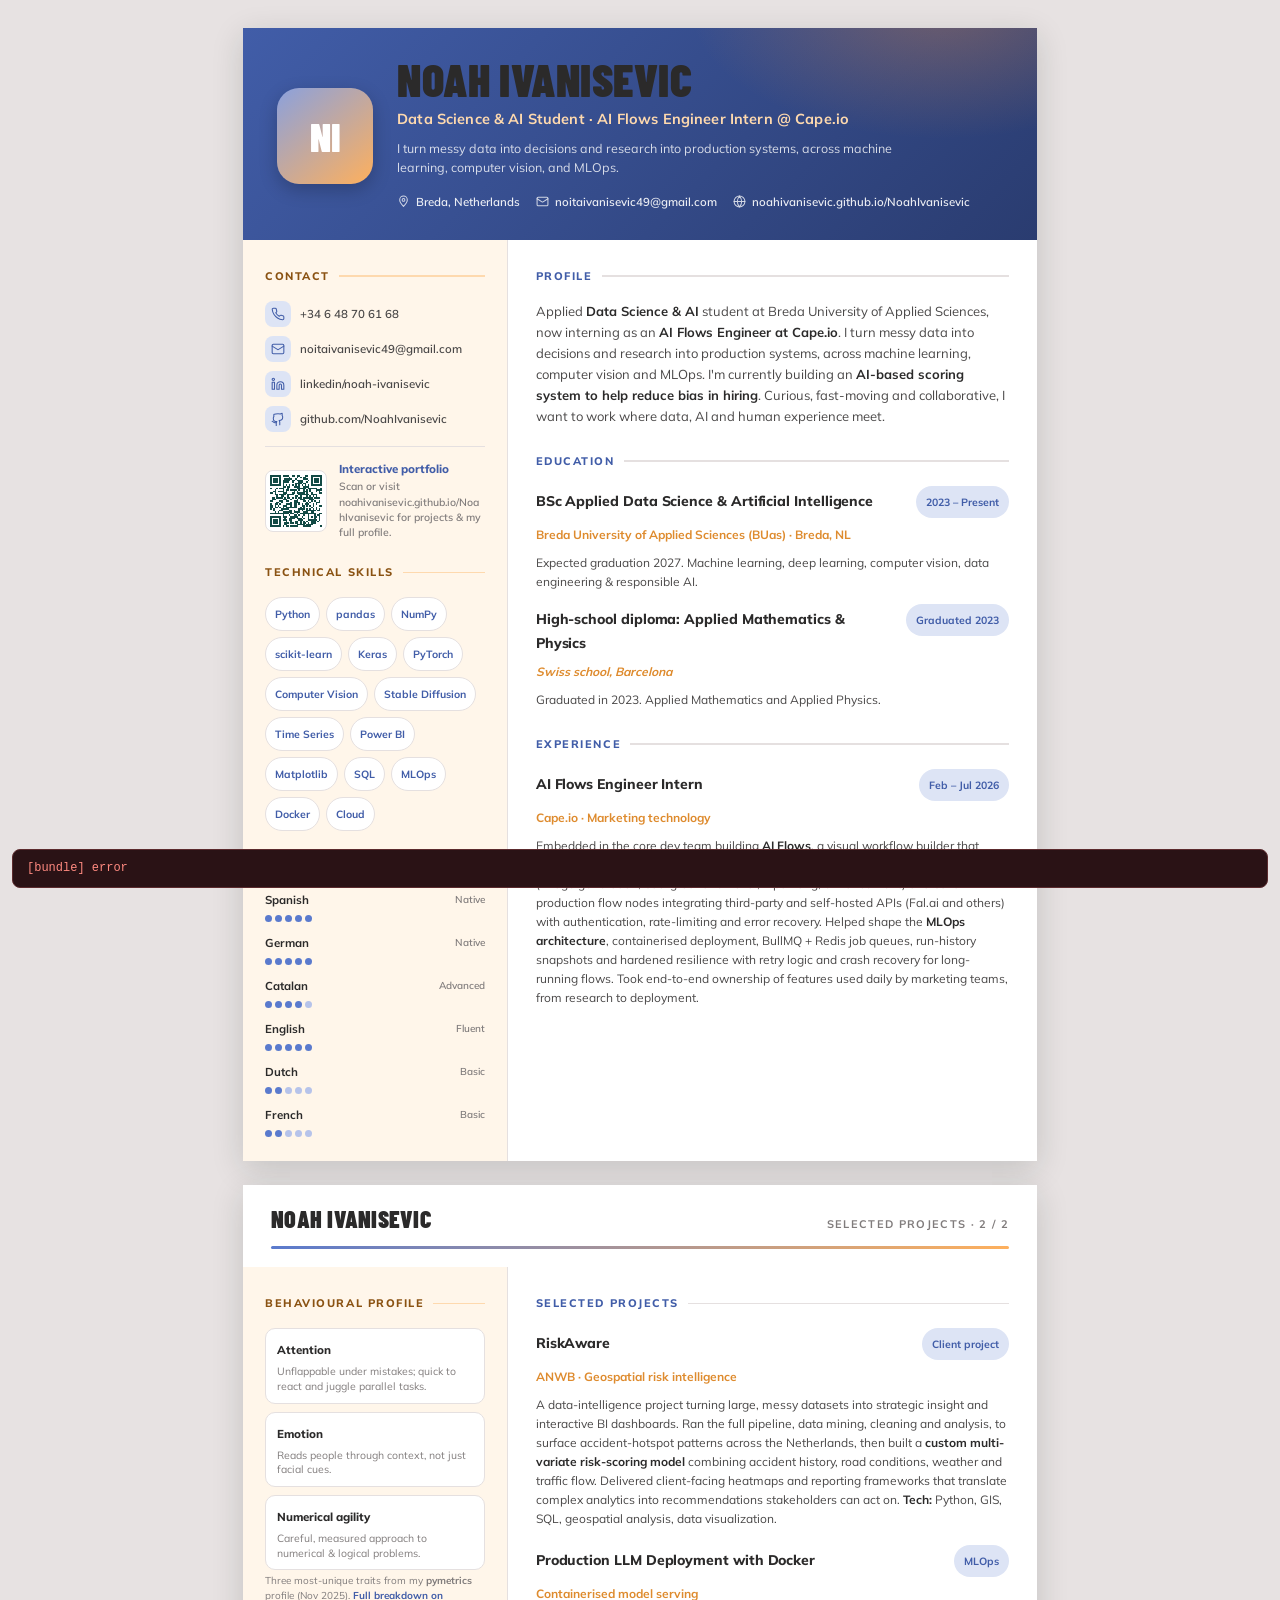
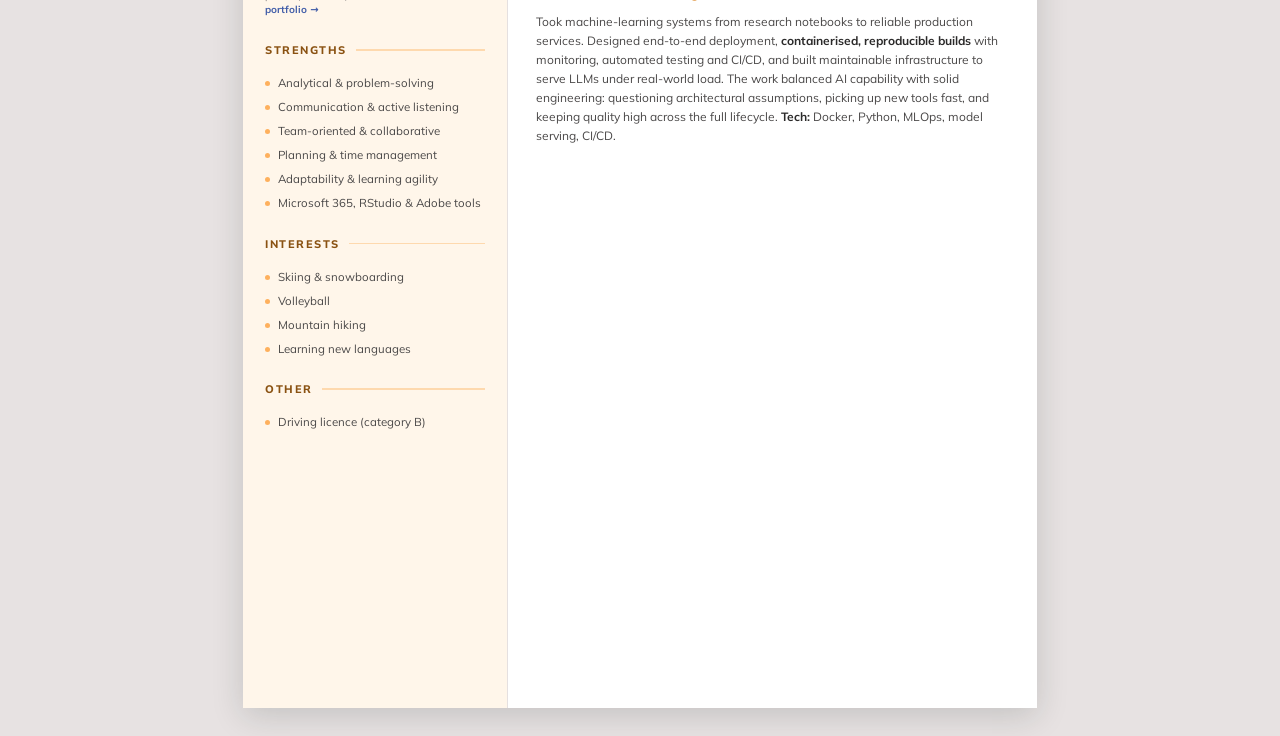
==== commit 5a368444: "style: update color palette in CV.html for consistency and clarity; add download button for CV in in" ====
--- a/CV.html
+++ b/CV.html
@@ -810,18 +810,18 @@
 a:hover { color: var(--primary-hover); }
 </style>
 <style>
-  /* ===== Citrus palette (matches portfolio) ===== */
+  /* ===== Harbor palette (matches portfolio) ===== */
   :root {
-    --slate-50:#E6FAF7; --slate-100:#C7F2EC; --slate-200:#8EE3D8; --slate-300:#54CFC0;
-    --slate-500:#0D9488; --slate-700:#0F766E; --slate-900:#124A45;
-    --sage-50:#FFF4E6; --sage-100:#FFE6C7; --sage-200:#FFCB8E; --sage-400:#FB923C;
-    --sage-600:#EA7317; --sage-800:#9A4A0E;
-    --cream:#FFFBF4; --ink:#14241F; --ink-soft:#39473F; --ink-mute:#6E7B72;
-    --line:#E7E3DA; --line-soft:#F2EFE8; --white:#fff;
+    --slate-50:#EEF2FB; --slate-100:#DDE4F5; --slate-200:#B6C3EA; --slate-300:#8BA1DD;
+    --slate-500:#5A7ACD; --slate-700:#415DA8; --slate-900:#2A3C70;
+    --sage-50:#FFF6EA; --sage-100:#FEEAD2; --sage-200:#FED9AE; --sage-400:#FEB05D;
+    --sage-600:#DE8B2E; --sage-800:#8A5212;
+    --cream:#F5F2F2; --ink:#2B2A2A; --ink-soft:#4A4848; --ink-mute:#807C7C;
+    --line:#E5E0E0; --line-soft:#EFEBEB; --white:#fff;
   }
   *, *::before, *::after { margin:0; padding:0; box-sizing:border-box; }
   body {
-    background:#EDEAE3; color:var(--ink); font-family:var(--font-sans);
+    background:#E7E2E2; color:var(--ink); font-family:var(--font-sans);
     -webkit-font-smoothing:antialiased; padding:28px 0;
     -webkit-print-color-adjust:exact; print-color-adjust:exact;
   }
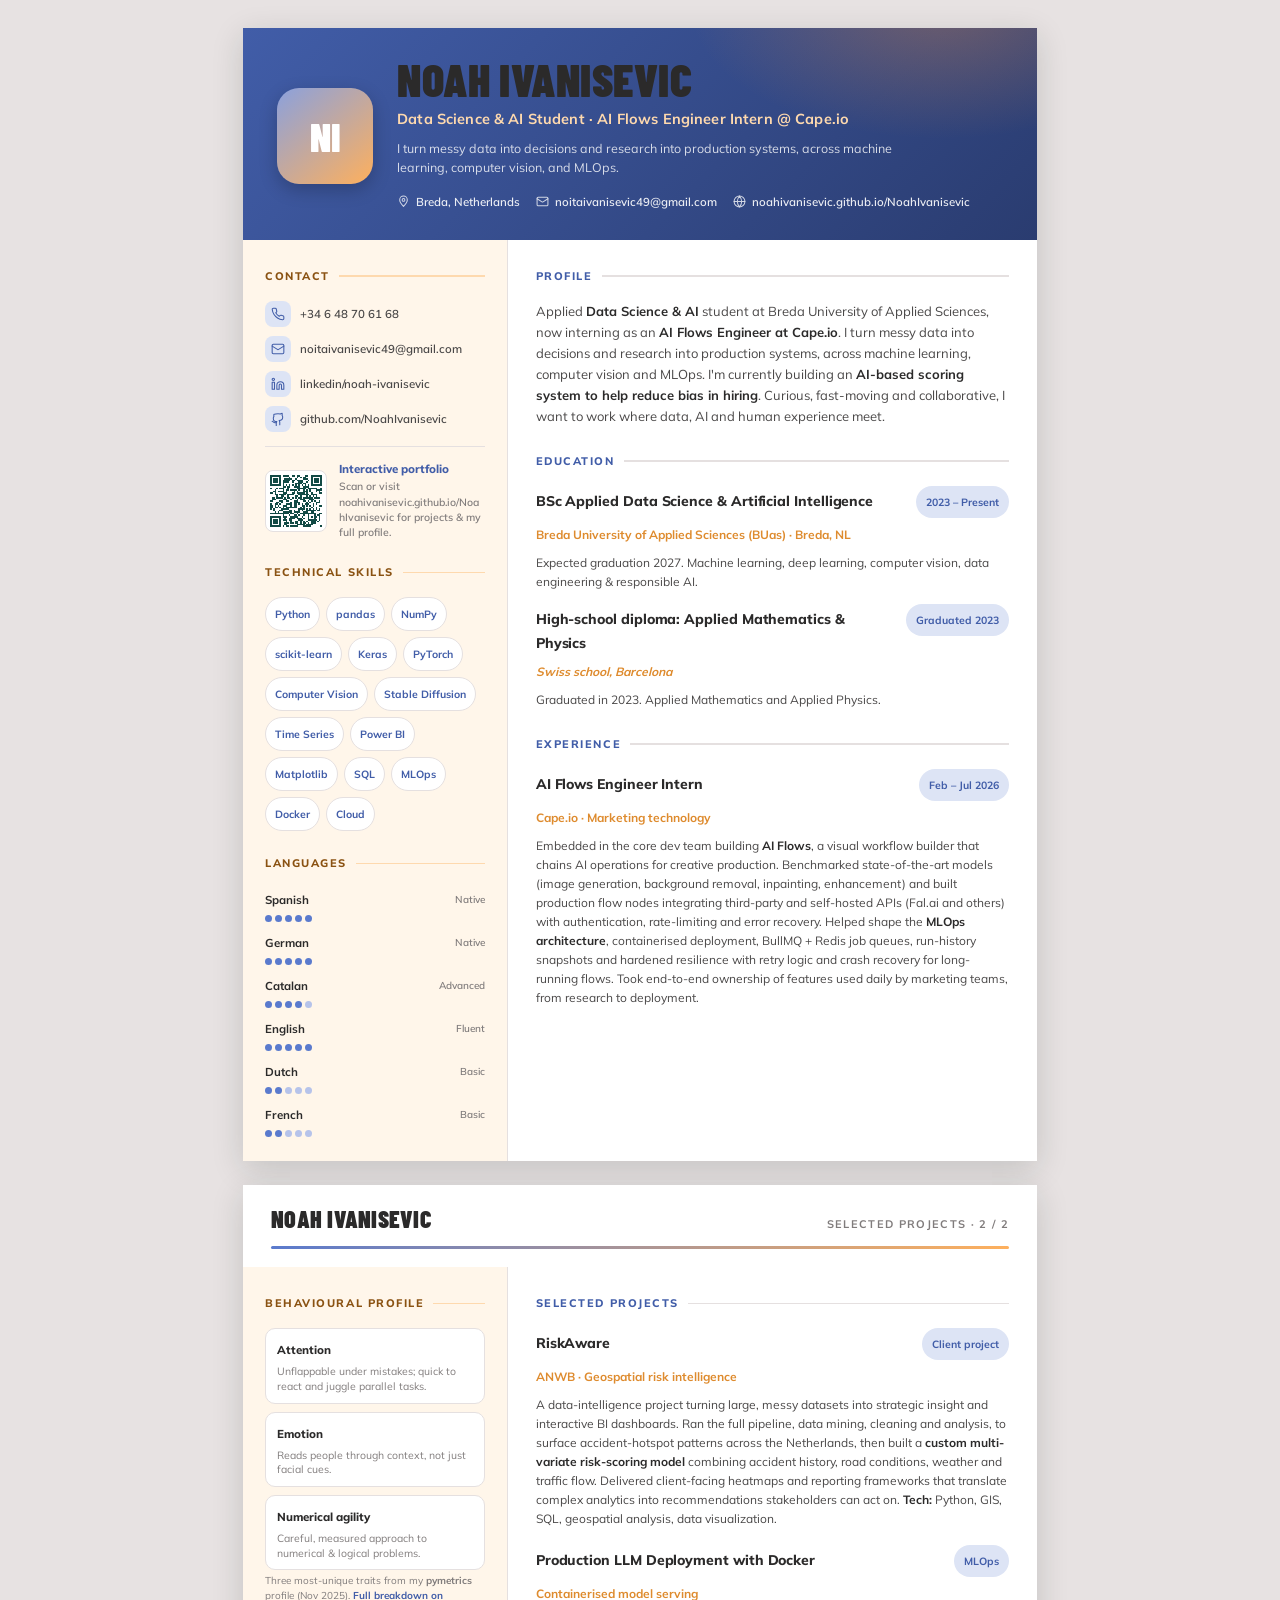
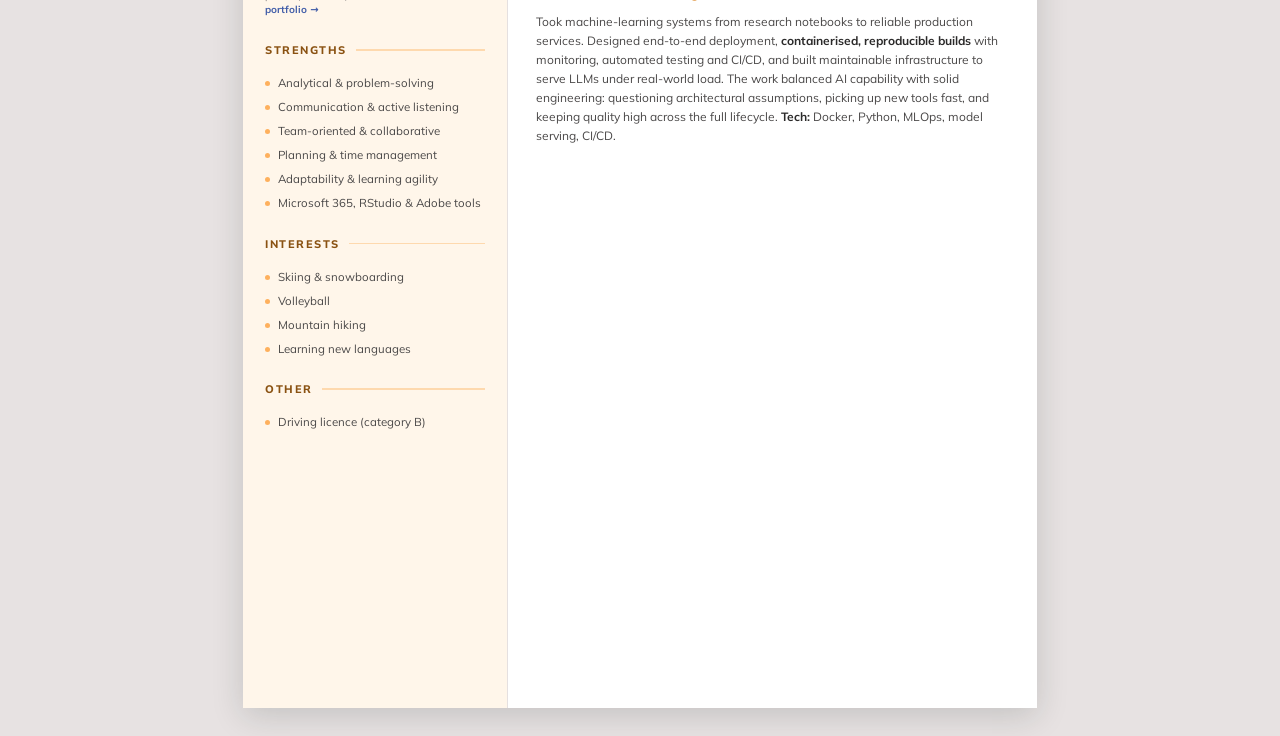
==== commit 143329f2: "chore: update project structure for better organization and maintainability" ====
--- a/CV.html
+++ b/CV.html
@@ -948,7 +948,6 @@
   <div class="page">
     <header class="hdr">
       <div class="avatar">
-        <img src="assets/noah.jpg" alt="Noah Ivanisevic" onerror="this.style.display='none'">
         <span class="mn">NI</span>
       </div>
       <div class="hdr-main">
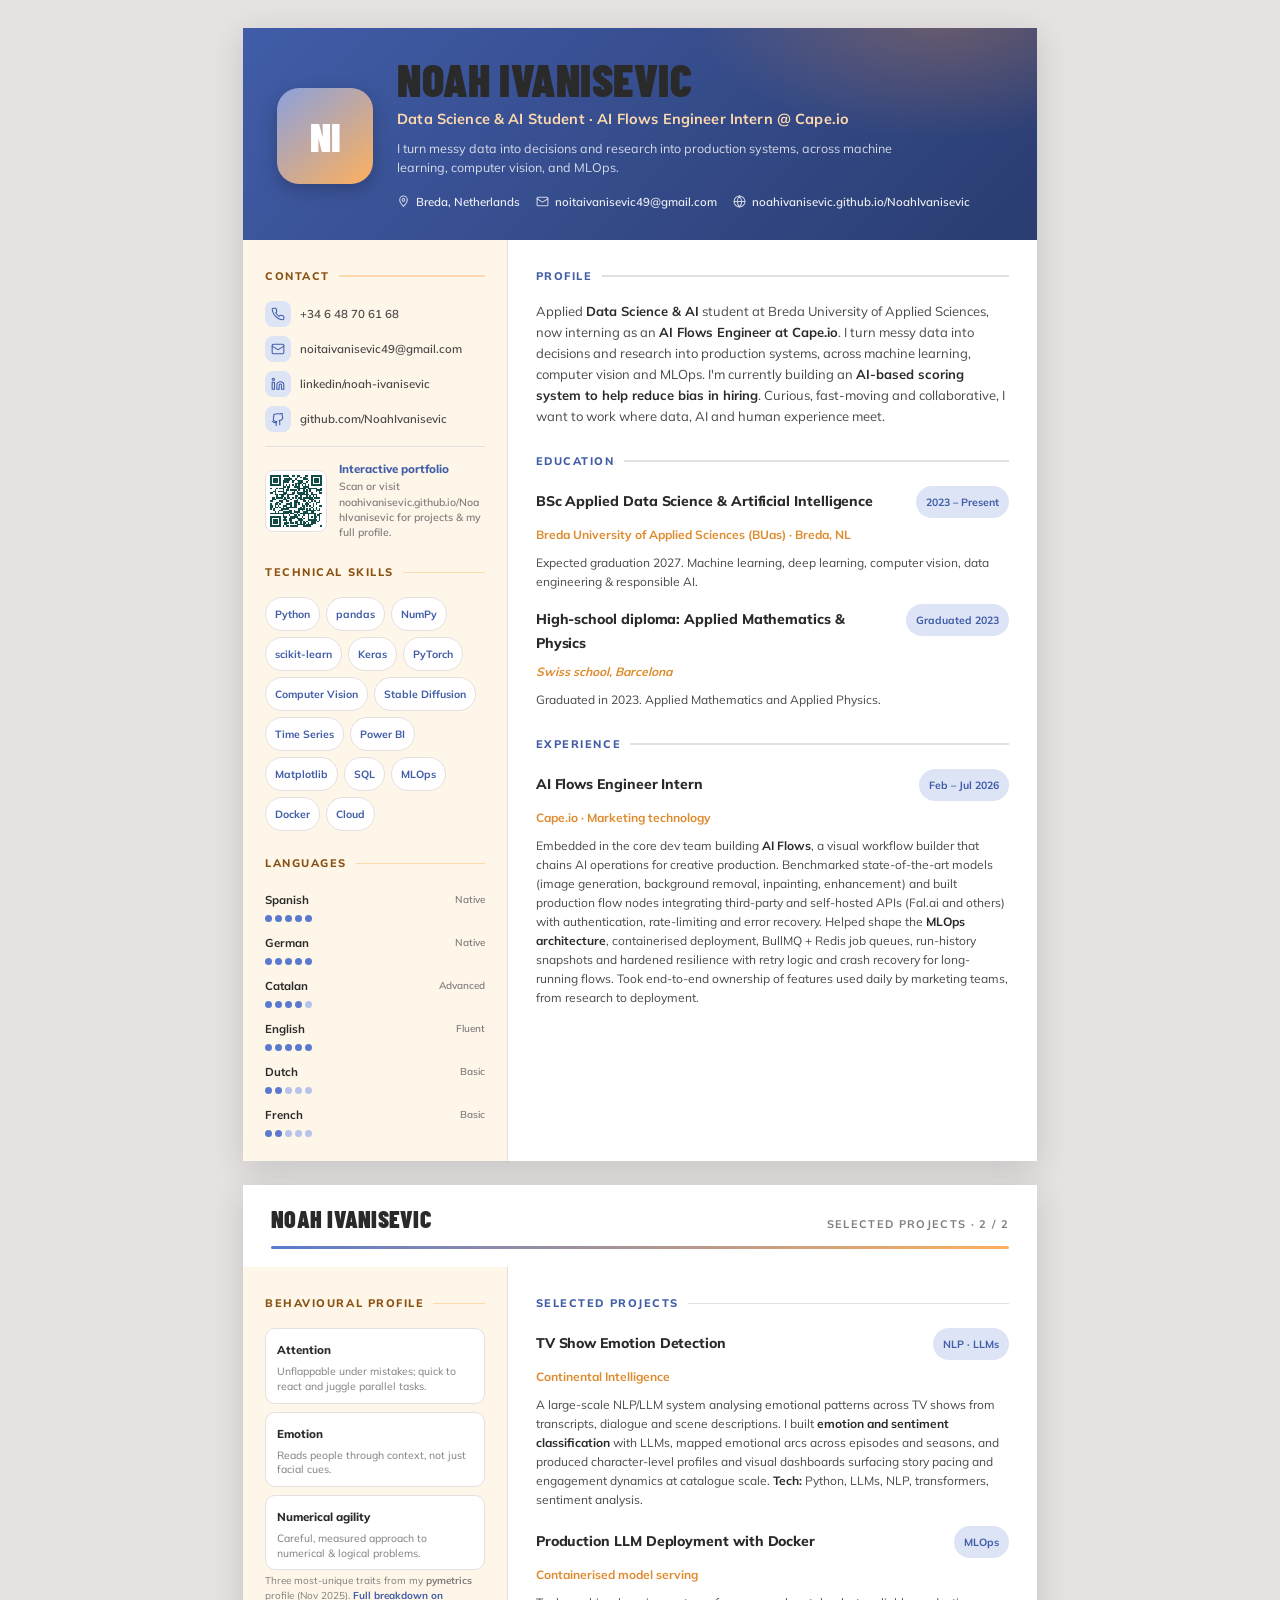
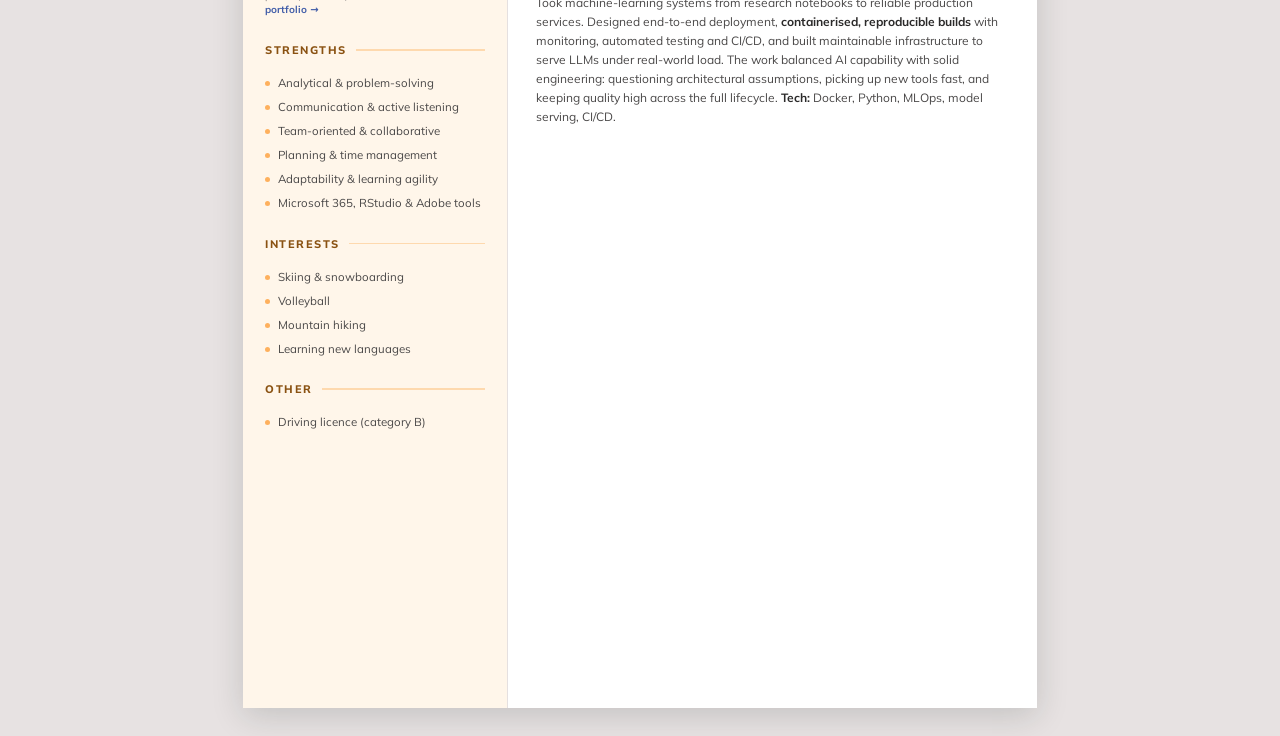
==== commit 283d3e83: "Add styles and tweaks panel for customizable UI settings - Introduced a new CSS file `tokens.css` co" ====
--- a/CV.html
+++ b/CV.html
@@ -1098,11 +1098,11 @@
           <div class="sh">Selected projects</div>
           <div class="entry">
             <div class="entry-top">
-              <div class="entry-title">RiskAware</div>
-              <div class="entry-when">Client project</div>
+              <div class="entry-title">TV Show Emotion Detection</div>
+              <div class="entry-when">NLP · LLMs</div>
             </div>
-            <div class="entry-org">ANWB · Geospatial risk intelligence</div>
-            <p class="entry-desc">A data-intelligence project turning large, messy datasets into strategic insight and interactive BI dashboards. Ran the full pipeline, data mining, cleaning and analysis, to surface accident-hotspot patterns across the Netherlands, then built a <strong>custom multi-variate risk-scoring model</strong> combining accident history, road conditions, weather and traffic flow. Delivered client-facing heatmaps and reporting frameworks that translate complex analytics into recommendations stakeholders can act on. <strong>Tech:</strong> Python, GIS, SQL, geospatial analysis, data visualization.</p>
+            <div class="entry-org">Continental Intelligence</div>
+            <p class="entry-desc">A large-scale NLP/LLM system analysing emotional patterns across TV shows from transcripts, dialogue and scene descriptions. I built <strong>emotion and sentiment classification</strong> with LLMs, mapped emotional arcs across episodes and seasons, and produced character-level profiles and visual dashboards surfacing story pacing and engagement dynamics at catalogue scale. <strong>Tech:</strong> Python, LLMs, NLP, transformers, sentiment analysis.</p>
           </div>
           <div class="entry">
             <div class="entry-top">
@@ -1186,6 +1186,24 @@
     <div class="entry-org">Transformers · audio</div>
     <p class="entry-desc">A creative app generating original music from natural-language prompts using transformer models from Hugging Face, users describe mood, style, tempo or instruments and the system composes to match. I built the audio-processing tools, metadata extraction and an inference interface that hides model complexity behind a smooth, interactive workflow. <strong>Tech:</strong> Python, Hugging Face, transformers, audio processing.</p>
   </div>
+
+  <div class="entry">
+    <div class="entry-top">
+      <div class="entry-title">RiskAware</div>
+      <div class="entry-when">Client project</div>
+    </div>
+    <div class="entry-org">ANWB · Geospatial risk intelligence</div>
+    <p class="entry-desc">A data-intelligence project turning large, messy datasets into strategic insight and interactive BI dashboards. Ran the full pipeline, data mining, cleaning and analysis, to surface accident-hotspot patterns across the Netherlands, then built a <strong>custom multi-variate risk-scoring model</strong> combining accident history, road conditions, weather and traffic flow. Delivered client-facing heatmaps and reporting frameworks that translate complex analytics into recommendations stakeholders can act on. <strong>Tech:</strong> Python, GIS, SQL, geospatial analysis, data visualization.</p>
+  </div>
+
+  <div class="entry">
+    <div class="entry-top">
+      <div class="entry-title">Production LLM Deployment with Docker</div>
+      <div class="entry-when">MLOps</div>
+    </div>
+    <div class="entry-org">Containerised model serving</div>
+    <p class="entry-desc">Took machine-learning systems from research notebooks to reliable production services. Designed end-to-end deployment, <strong>containerised, reproducible builds</strong> with monitoring, automated testing and CI/CD, and built maintainable infrastructure to serve LLMs under real-world load. The work balanced AI capability with solid engineering: questioning architectural assumptions, picking up new tools fast, and keeping quality high across the full lifecycle. <strong>Tech:</strong> Docker, Python, MLOps, model serving, CI/CD.</p>
+  </div>
   ════════════════════════════════════════════════════════════════════════
 -->
 
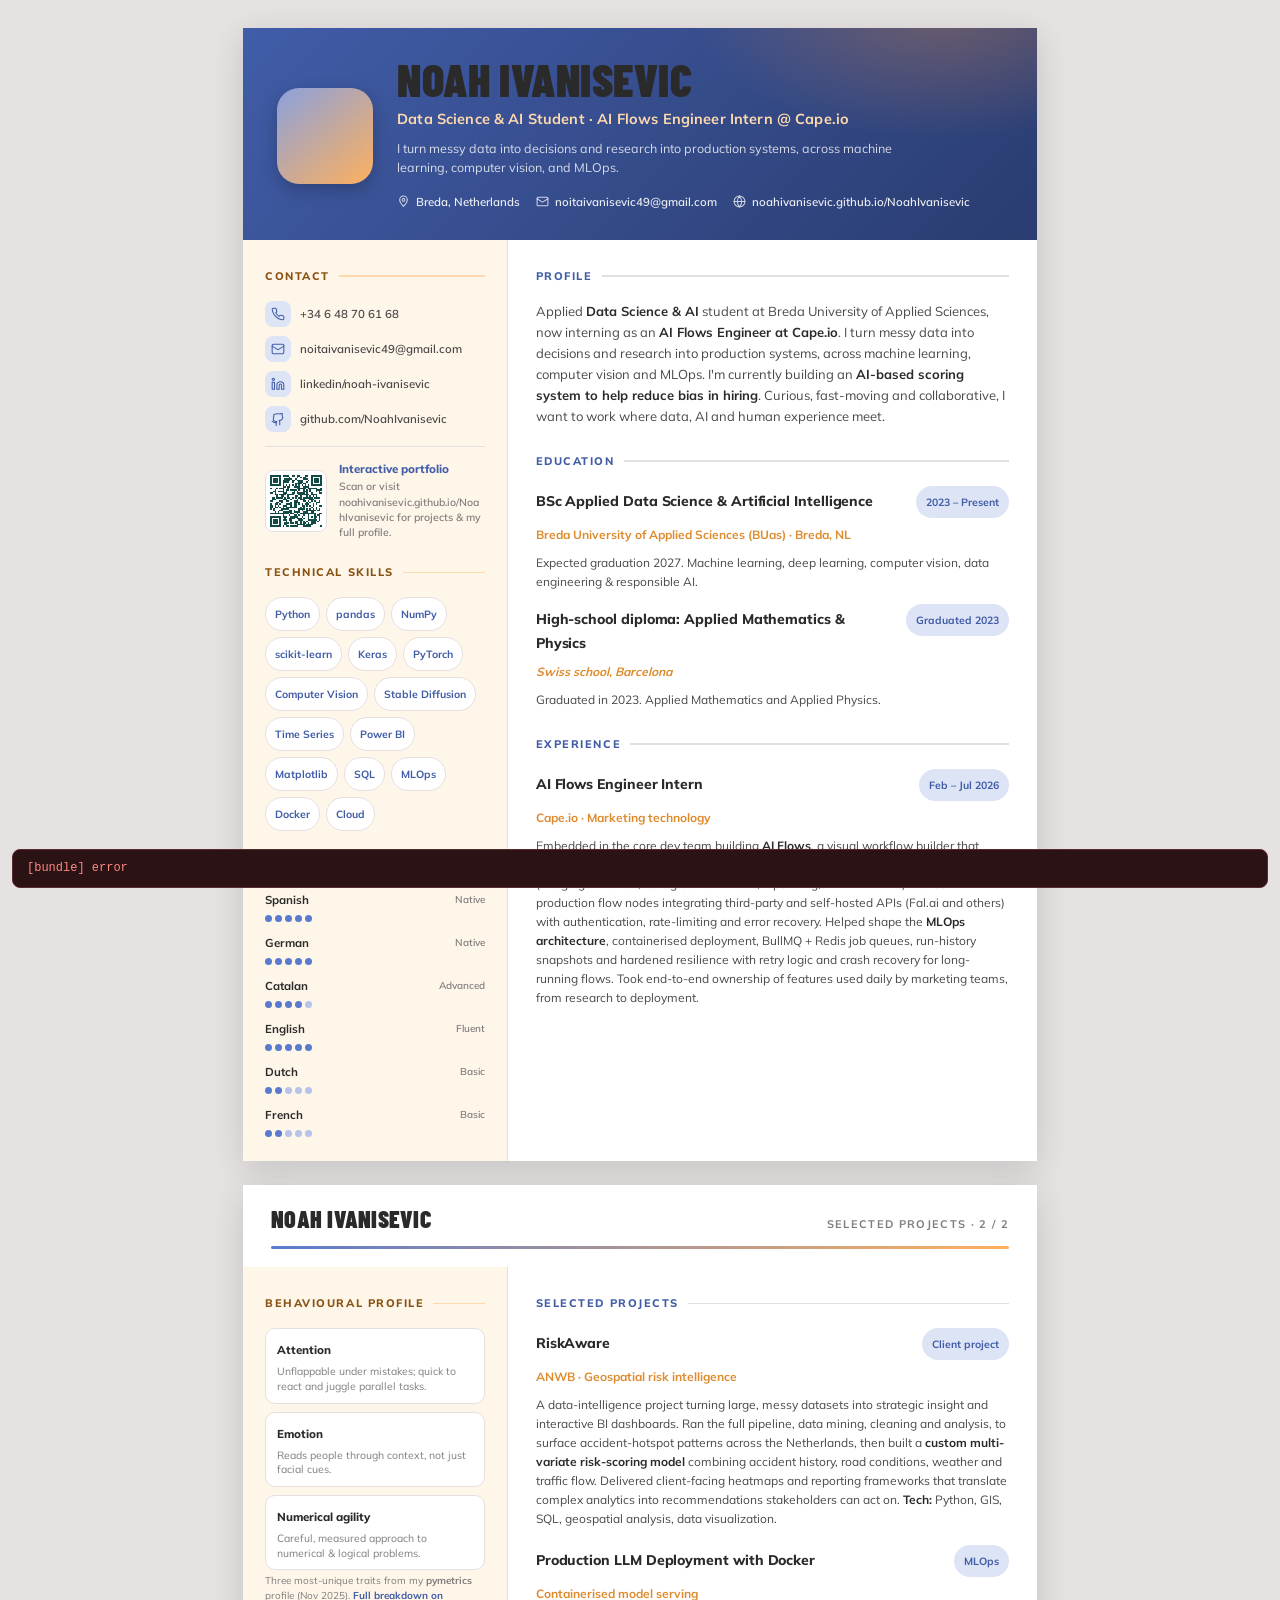
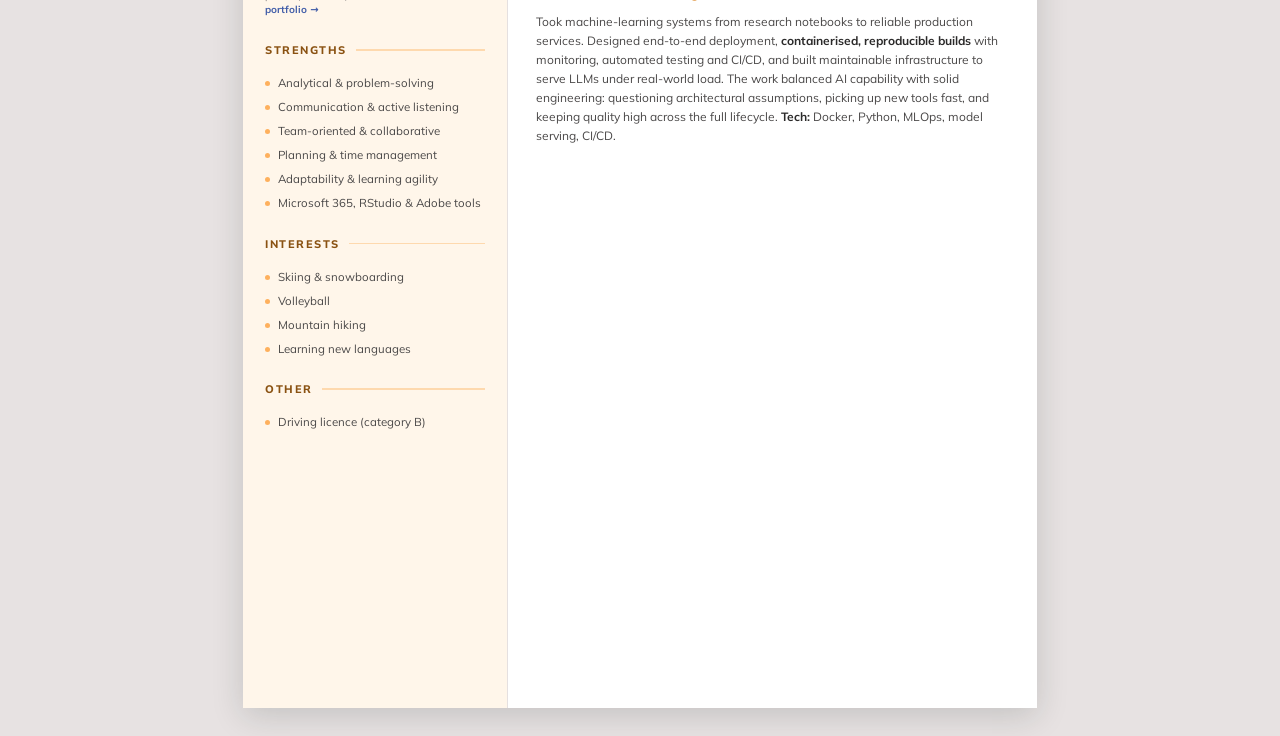
==== commit 4cc7456e: "feat: update avatar and project details in CV.html for improved presentation" ====
--- a/CV.html
+++ b/CV.html
@@ -948,7 +948,8 @@
   <div class="page">
     <header class="hdr">
       <div class="avatar">
-        <span class="mn">NI</span>
+        <img src="noah.jpg" alt="Noah Ivanisevic" onerror="this.style.display='none'">
+        <!-- <span class="mn">NI</span> -->
       </div>
       <div class="hdr-main">
         <h1>Noah Ivanisevic</h1>
@@ -1098,11 +1099,11 @@
           <div class="sh">Selected projects</div>
           <div class="entry">
             <div class="entry-top">
-              <div class="entry-title">TV Show Emotion Detection</div>
-              <div class="entry-when">NLP · LLMs</div>
+              <div class="entry-title">RiskAware</div>
+              <div class="entry-when">Client project</div>
             </div>
-            <div class="entry-org">Continental Intelligence</div>
-            <p class="entry-desc">A large-scale NLP/LLM system analysing emotional patterns across TV shows from transcripts, dialogue and scene descriptions. I built <strong>emotion and sentiment classification</strong> with LLMs, mapped emotional arcs across episodes and seasons, and produced character-level profiles and visual dashboards surfacing story pacing and engagement dynamics at catalogue scale. <strong>Tech:</strong> Python, LLMs, NLP, transformers, sentiment analysis.</p>
+            <div class="entry-org">ANWB · Geospatial risk intelligence</div>
+            <p class="entry-desc">A data-intelligence project turning large, messy datasets into strategic insight and interactive BI dashboards. Ran the full pipeline, data mining, cleaning and analysis, to surface accident-hotspot patterns across the Netherlands, then built a <strong>custom multi-variate risk-scoring model</strong> combining accident history, road conditions, weather and traffic flow. Delivered client-facing heatmaps and reporting frameworks that translate complex analytics into recommendations stakeholders can act on. <strong>Tech:</strong> Python, GIS, SQL, geospatial analysis, data visualization.</p>
           </div>
           <div class="entry">
             <div class="entry-top">
